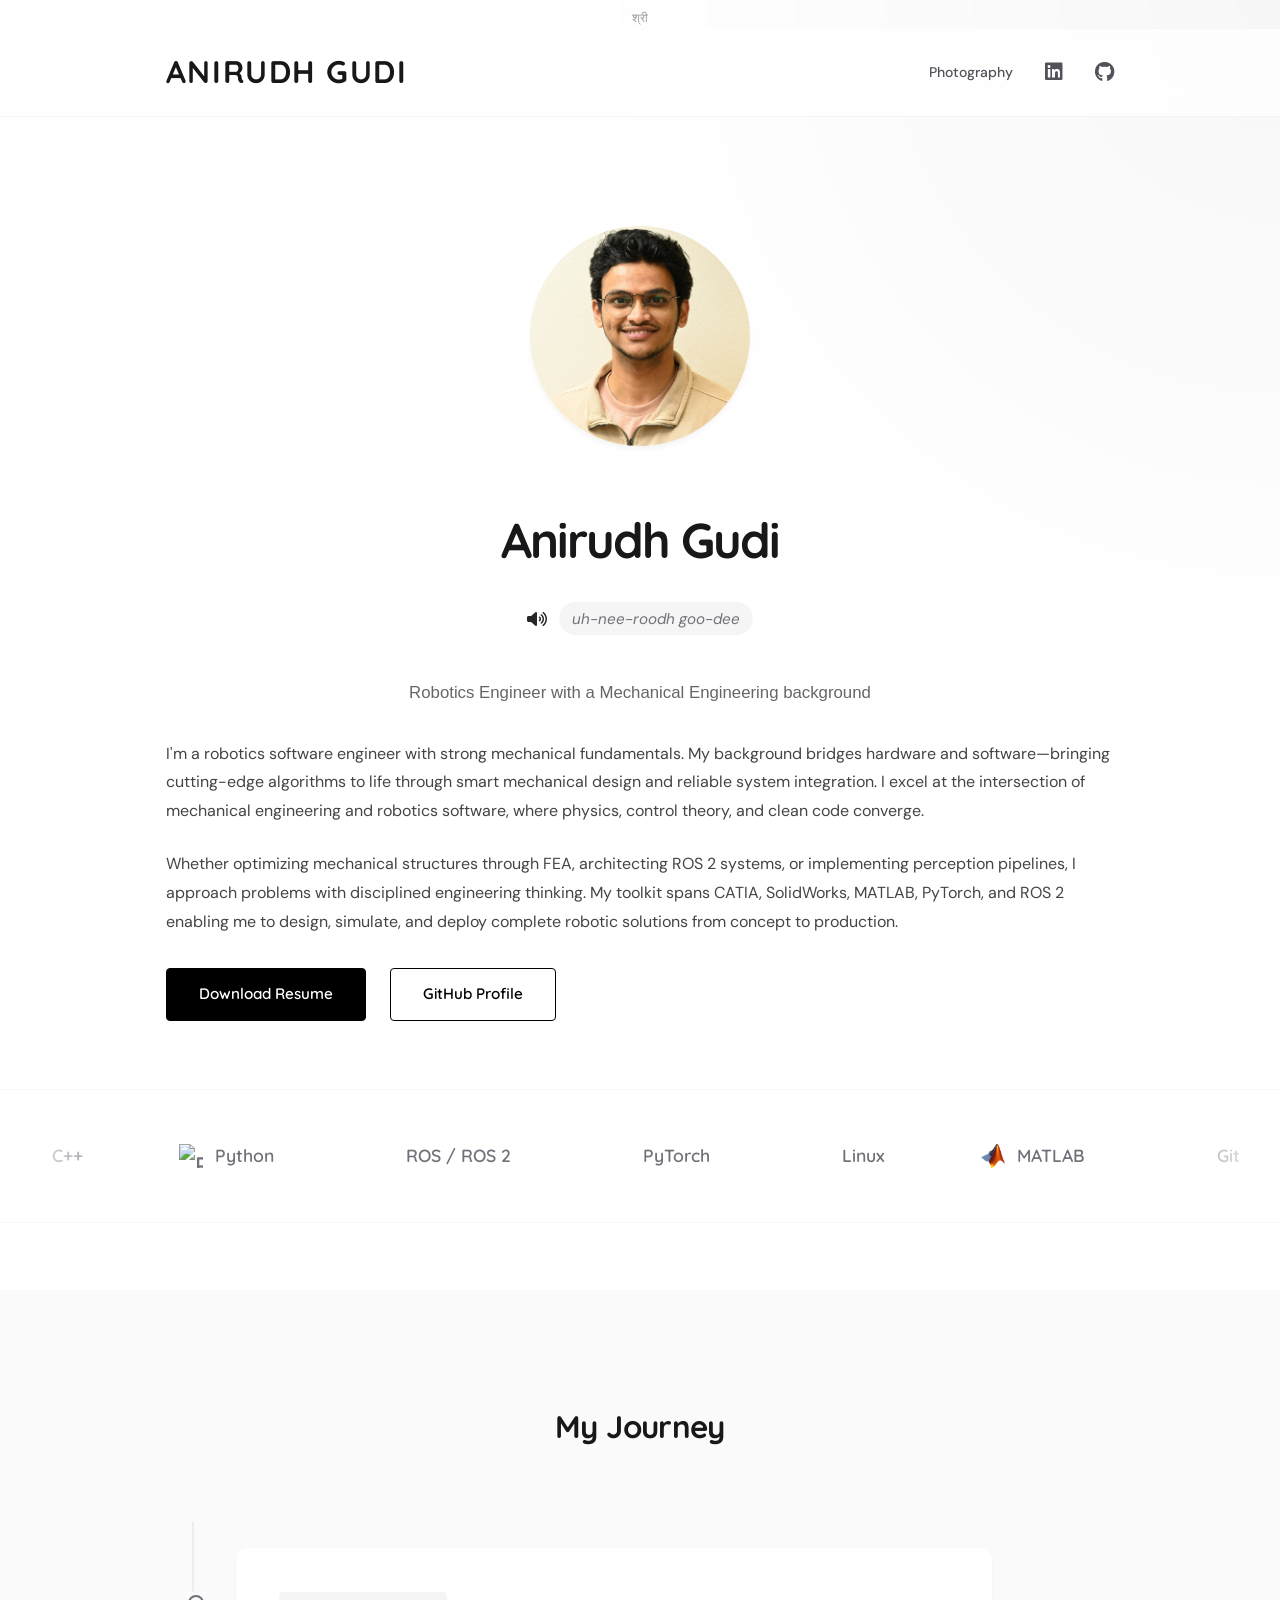
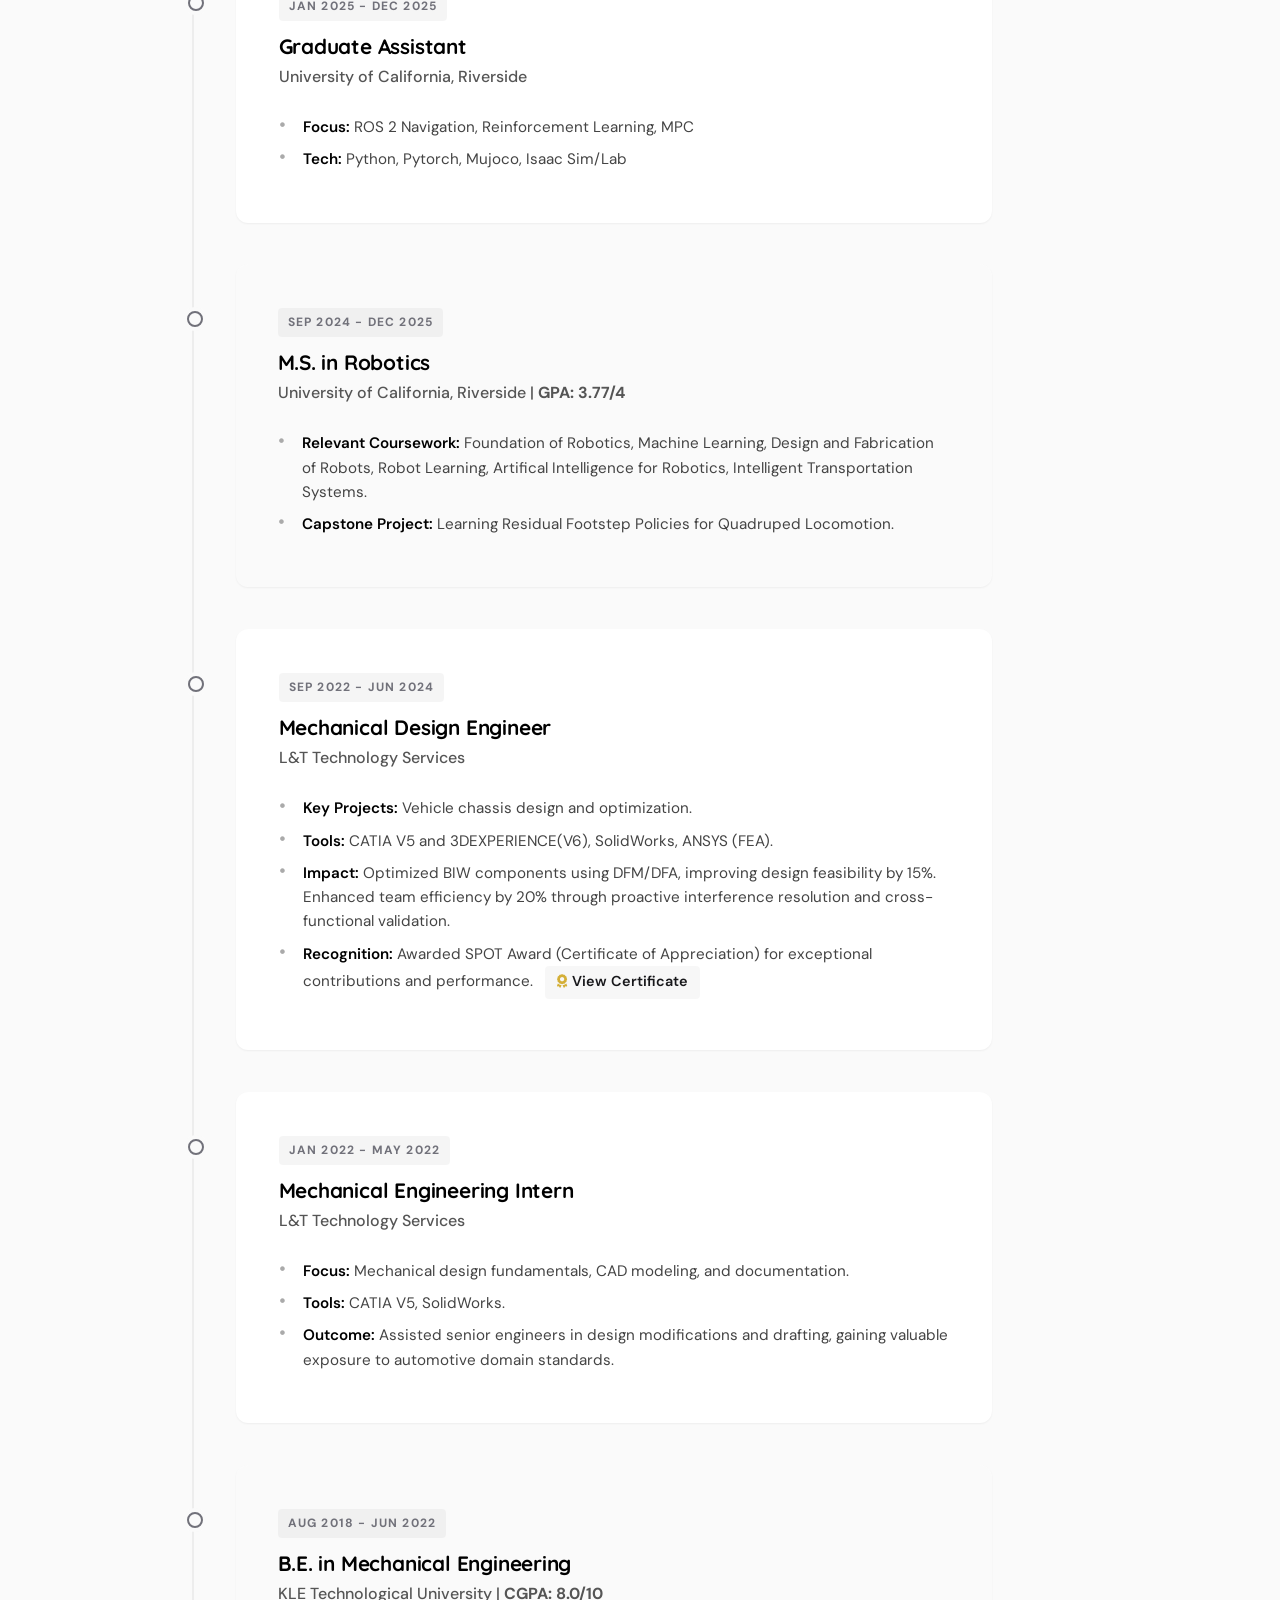
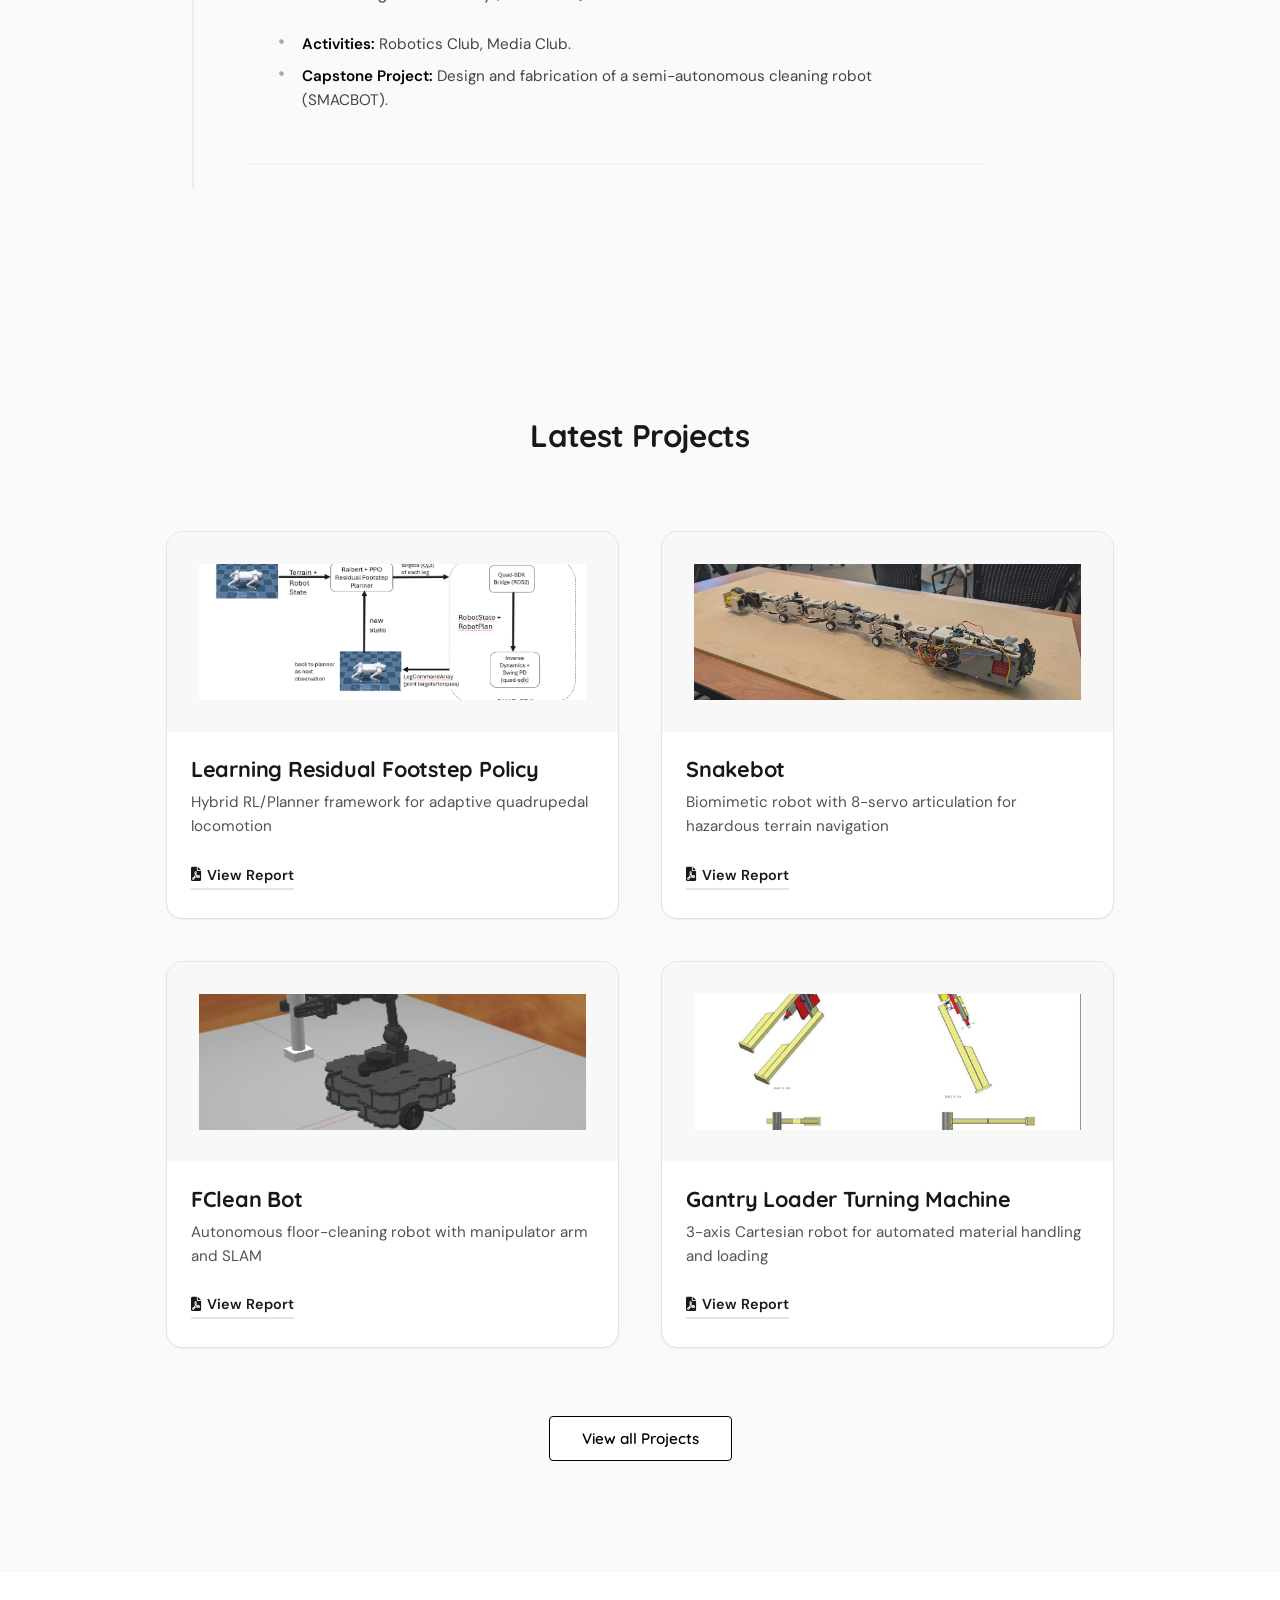
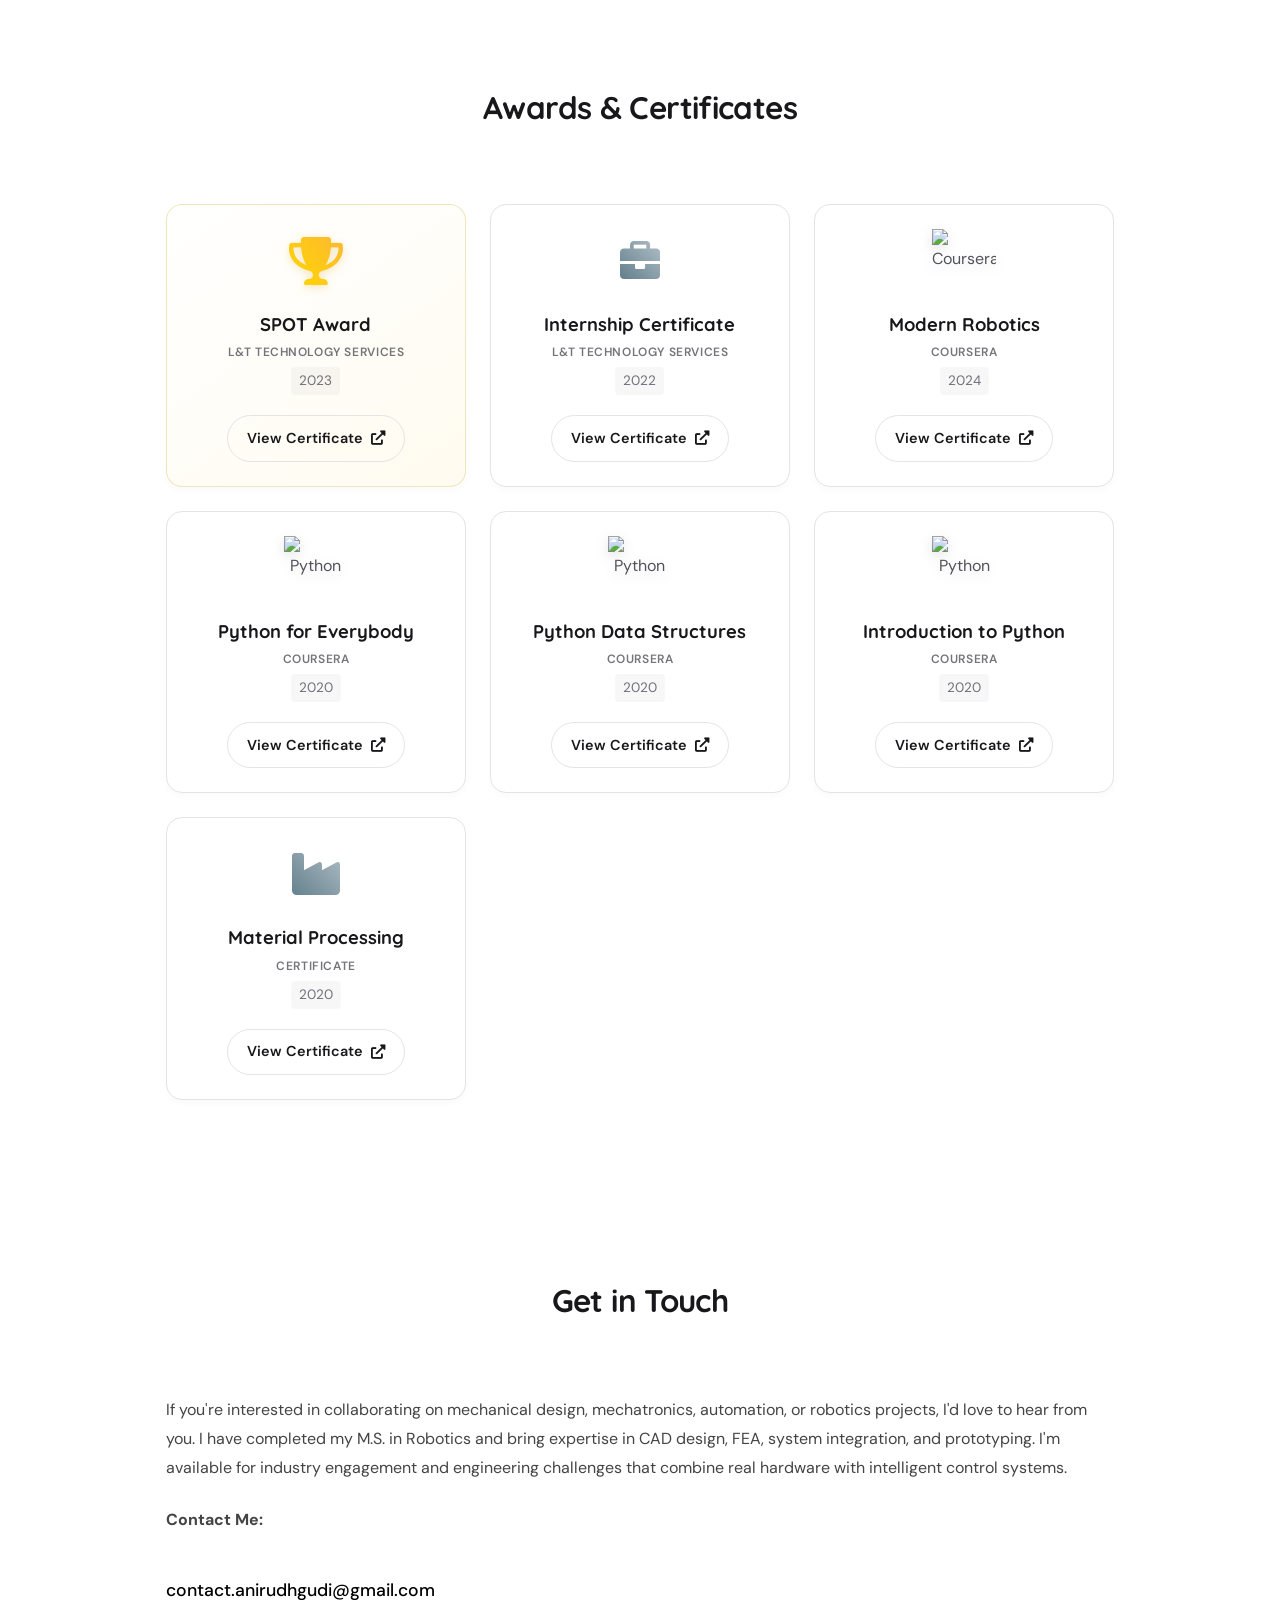
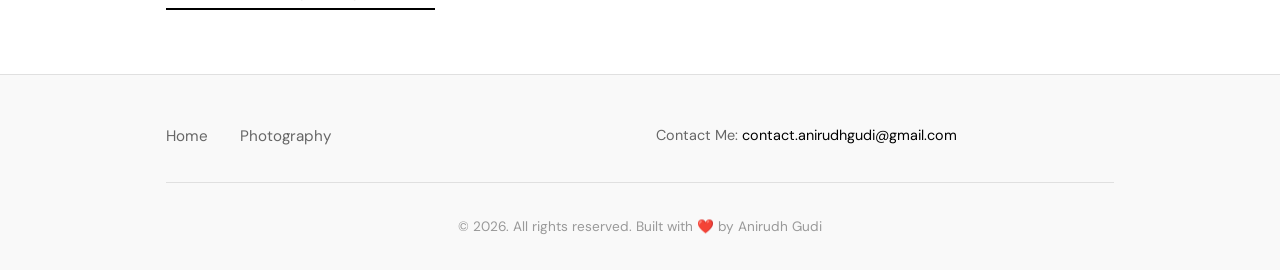
==== index.html @ 81ebaa7b "new" ====
﻿<!DOCTYPE html>
<html lang="en">

<head>
    <meta charset="UTF-8">
    <meta name="viewport" content="width=device-width, initial-scale=1.0">
    <meta name="description"
        content="Anirudh Gudi - Mechanical design and mechatronics engineer specializing in CAD, FEA, prototyping, and system integration for robotics and automation.">
    <title>Anirudh Gudi</title>
    <link rel="icon" type="image/svg+xml" href="assets/favicon.svg">
    <link rel="preconnect" href="https://fonts.googleapis.com">
    <link rel="preconnect" href="https://fonts.gstatic.com" crossorigin>
    <link
        href="https://fonts.googleapis.com/css2?family=Quicksand:wght@400;500;600;700&family=DM+Sans:wght@400;500;700&display=swap"
        rel="stylesheet">
    <link rel="stylesheet" href="https://cdnjs.cloudflare.com/ajax/libs/font-awesome/6.0.0/css/all.min.css">
    <link rel="stylesheet" type='text/css' href="https://cdn.jsdelivr.net/gh/devicons/devicon@latest/devicon.min.css" />
    <link rel="stylesheet" href="style.css">
</head>

<body>
    <div class="shree-text">श्री</div>
    <!-- Simple Header -->
    <header>
        <div class="container">
            <h1 class="site-title">Anirudh Gudi</h1>
            <nav class="header-nav">
                <a href="photography.html" class="nav-text">Photography</a>
                <a href="https://www.linkedin.com/in/anirudh-gudi/" target="_blank" aria-label="LinkedIn"><i
                        class="fab fa-linkedin"></i></a>
                <a href="https://github.com/anirudhgudi" target="_blank" aria-label="GitHub"><i
                        class="fab fa-github"></i></a>
            </nav>
        </div>
    </header>

    <!-- Hero Section -->
    <section class="hero">
        <div class="container">
            <div class="hero-profile">
                <img src="assets/Media/ProfilePicture.JPG" alt="Anirudh Gudi" class="profile-picture">
            </div>

            <h1 class="hero-name">Anirudh Gudi</h1>

            <div class="name-pronunciation-container" id="play-pronunciation" title="Click to hear pronunciation">
                <i class="fas fa-volume-up"></i>
                <span>uh-nee-roodh goo-dee</span>
            </div>
            <h2 class="hero-subtitle">Robotics Engineer with a Mechanical Engineering background</h2>

            <div class="hero-content">
                <p>I'm a robotics software engineer with strong mechanical fundamentals. My background bridges hardware
                    and software—bringing cutting-edge algorithms to life through smart mechanical design and reliable
                    system integration. I excel at the intersection of mechanical engineering and robotics software,
                    where physics, control theory, and clean code converge.</p>

                <p>Whether optimizing mechanical structures through FEA, architecting ROS 2 systems, or implementing
                    perception pipelines, I approach problems with disciplined engineering thinking. My toolkit spans
                    CATIA, SolidWorks, MATLAB, PyTorch, and ROS 2 enabling me to design, simulate, and deploy complete
                    robotic solutions from concept to production.</p>
            </div>

            <div class="hero-links">
                <a href="assets/resume.pdf" class="btn-link btn-highlight" target="_blank">Download Resume</a>
                <a href="https://github.com/anirudhgudi" class="btn-link" target="_blank">GitHub Profile</a>
            </div>
        </div>
    </section>

    <!-- Skills Marquee -->
    <section class="skills-marquee">
        <div class="marquee-content">
            <!-- Set 1 -->
            <div class="skill-item"><i class="devicon-cplusplus-plain colored"></i> C++</div>
            <div class="skill-item"><img src="https://cdn.simpleicons.org/python" class="skill-icon-img" alt="Python">
                Python</div>
            <div class="skill-item"><i class="devicon-ros-original colored"></i> ROS / ROS 2</div>
            <div class="skill-item"><i class="devicon-pytorch-original colored"></i> PyTorch</div>
            <div class="skill-item"><i class="devicon-linux-plain colored"></i> Linux</div>
            <div class="skill-item"><img src="assets/Media/MATLAB.png" class="skill-icon-img" alt="MATLAB"> MATLAB</div>
            <div class="skill-item"><i class="devicon-git-plain colored"></i> Git</div>
            <div class="skill-item"><i class="devicon-docker-plain colored"></i> Docker</div>
            <div class="skill-item"><i class="fas fa-cubes" style="color: #d9232e;"></i> SolidWorks</div>
            <div class="skill-item"><img src="https://cdn.simpleicons.org/ansys" class="skill-icon-img" alt="Ansys"
                    style="width: 2rem; height: 2rem;"> Ansys</div>
            <div class="skill-item"><img src="https://cdn.simpleicons.org/dassaultsystemes" class="skill-icon-img"
                    alt="DS"> CATIA / 3DEXP</div>

            <!-- Set 2 (Duplicate for loop) -->
            <div class="skill-item"><i class="devicon-cplusplus-plain colored"></i> C++</div>
            <div class="skill-item"><img src="https://cdn.simpleicons.org/python" class="skill-icon-img" alt="Python">
                Python</div>
            <div class="skill-item"><i class="devicon-ros-original colored"></i> ROS / ROS 2</div>
            <div class="skill-item"><i class="devicon-pytorch-original colored"></i> PyTorch</div>
            <div class="skill-item"><i class="devicon-linux-plain colored"></i> Linux</div>
            <div class="skill-item"><img src="assets/Media/MATLAB.png" class="skill-icon-img" alt="MATLAB"> MATLAB</div>
            <div class="skill-item"><i class="devicon-git-plain colored"></i> Git</div>
            <div class="skill-item"><i class="devicon-docker-plain colored"></i> Docker</div>
            <div class="skill-item"><i class="fas fa-cubes" style="color: #d9232e;"></i> SolidWorks</div>
            <div class="skill-item"><img src="https://cdn.simpleicons.org/ansys" class="skill-icon-img" alt="Ansys"
                    style="width: 2rem; height: 2rem;"> Ansys</div>
            <div class="skill-item"><img src="https://cdn.simpleicons.org/dassaultsystemes" class="skill-icon-img"
                    alt="DS"> CATIA / 3DEXP</div>
        </div>
    </section>

    <!-- Journey Section (Minimalist Flow) -->
    <section class="experience" id="journey">
        <div class="container">
            <h2 class="section-title">My Journey</h2>

            <div class="journey-flow">

                <!-- Card 1: Grad Research -->
                <div class="journey-card">
                    <span class="journey-date">Jan 2025 - Dec 2025</span>
                    <h3 class="journey-role">Graduate Assistant</h3>
                    <p class="journey-org">University of California, Riverside</p>
                    <p class="journey-desc">Conducted research in autonomous systems and legged robots.</p>
                    <ul class="journey-details">
                        <li><strong>Focus:</strong> ROS 2 Navigation, Reinforcement Learning, MPC
                        </li>
                        <li><strong>Tech:</strong> Python, Pytorch, Mujoco, Isaac Sim/Lab</li>
                        <!-- <li><strong>Achievement:</strong> Optimizing state estimation algorithms for mobile robots in
                            unstructured environments.</li> -->
                    </ul>
                </div>

                <!-- Card 2: Masters (Education) -->
                <div class="journey-card education-card">
                    <div class="card-icon"><i class="fas fa-graduation-cap"></i></div>
                    <span class="journey-date">Sep 2024 - Dec 2025</span>
                    <h3 class="journey-role">M.S. in Robotics</h3>
                    <p class="journey-org">University of California, Riverside | <strong>GPA: 3.77/4</strong></p>
                    <p class="journey-desc">Specializing in Control Systems and Perception.</p>
                    <ul class="journey-details">
                        <li><strong>Relevant Coursework:</strong> Foundation of Robotics, Machine Learning, Design and
                            Fabrication of Robots,
                            Robot Learning, Artifical Intelligence for Robotics, Intelligent Transportation Systems.
                        </li>
                        <li><strong>Capstone Project:</strong> Learning Residual Footstep Policies for Quadruped
                            Locomotion.</li>
                    </ul>
                </div>

                <!-- Card 3: Automotive Engineer -->
                <div class="journey-card">
                    <span class="journey-date">Sep 2022 - Jun 2024</span>
                    <h3 class="journey-role">Mechanical Design Engineer</h3>
                    <p class="journey-org">L&T Technology Services</p>
                    <p class="journey-desc">Mechanical design and system optimization.</p>
                    <ul class="journey-details">
                        <li><strong>Key Projects:</strong> Vehicle chassis design and optimization.</li>
                        <li><strong>Tools:</strong> CATIA V5 and 3DEXPERIENCE(V6), SolidWorks, ANSYS (FEA).</li>
                        <li><strong>Impact:</strong> Optimized BIW components using DFM/DFA, improving design
                            feasibility by 15%. Enhanced team efficiency by 20% through proactive interference
                            resolution and cross-functional validation.</li>
                        <li><strong>Recognition:</strong> Awarded SPOT Award (Certificate of Appreciation) for
                            exceptional
                            contributions and performance.
                            <a href="assets/SPOT_Award.pdf" target="_blank" class="certificate-link">
                                <i class="fas fa-award"></i> View Certificate
                            </a>
                        </li>
                    </ul>
                </div>

                <!-- Card 3.5: Internship (NEW) -->
                <div class="journey-card">
                    <span class="journey-date">Jan 2022 - May 2022</span>
                    <h3 class="journey-role">Mechanical Engineering Intern</h3>
                    <p class="journey-org">L&T Technology Services</p>
                    <p class="journey-desc">Gained practical experience in mechanical design and industrial workflows.
                    </p>
                    <ul class="journey-details">
                        <li><strong>Focus:</strong> Mechanical design fundamentals, CAD modeling, and documentation.
                        </li>
                        <li><strong>Tools:</strong> CATIA V5, SolidWorks.</li>
                        <li><strong>Outcome:</strong> Assisted senior engineers in design modifications and drafting,
                            gaining valuable exposure to automotive domain standards.</li>
                    </ul>
                </div>

                <!-- Card 4: Bachelors (Education) -->
                <div class="journey-card education-card">
                    <div class="card-icon"><i class="fas fa-graduation-cap"></i></div>
                    <span class="journey-date">Aug 2018 - Jun 2022</span>
                    <h3 class="journey-role">B.E. in Mechanical Engineering</h3>
                    <p class="journey-org">KLE Technological University | <strong>CGPA: 8.0/10</strong></p>
                    <p class="journey-desc">Foundation in mechanical systems and diverse engineering disciplines.</p>
                    <ul class="journey-details">
                        <li><strong>Activities:</strong> Robotics Club, Media Club.</li>
                        <li><strong>Capstone Project:</strong> Design and fabrication of a semi-autonomous cleaning
                            robot
                            (SMACBOT).</li>
                    </ul>
                </div>

            </div>
        </div>
    </section>

    <!-- Latest Projects Section -->
    <section class="projects">
        <div class="container">
            <h2 class="section-title">Latest Projects</h2>

            <div class="projects-grid">
                <!-- Project 0: Quadruped Locomotion (NEW) -->
                <div class="project-card" data-project="0">
                    <img src="assets/Media/Arch.png" alt="Quadruped Locomotion" class="project-image">
                    <h3 class="project-title">Learning Residual Footstep Policy</h3>
                    <p class="project-desc">Hybrid RL/Planner framework for adaptive quadrupedal locomotion</p>
                    <a href="assets/QuadProject.pdf" target="_blank" class="project-report-link"
                        onclick="event.stopPropagation()">
                        <i class="fas fa-file-pdf"></i> View Report
                    </a>
                </div>

                <!-- Project 1: Snake Bot (Old 0) -->
                <div class="project-card" data-project="1">
                    <img src="assets/Media/Snakebot.jpeg" alt="Snake Bot" class="project-image">
                    <h3 class="project-title">Snakebot</h3>
                    <p class="project-desc">Biomimetic robot with 8-servo articulation for hazardous terrain navigation
                    </p>
                    <a href="assets/Project1.pdf" target="_blank" class="project-report-link"
                        onclick="event.stopPropagation()">
                        <i class="fas fa-file-pdf"></i> View Report
                    </a>
                </div>

                <!-- Project 2: FClean Bot (Old 1) -->
                <div class="project-card" data-project="2">
                    <img src="assets/Media/Project1_1.png" alt="FClean Bot" class="project-image">
                    <h3 class="project-title">FClean Bot</h3>
                    <p class="project-desc">Autonomous floor-cleaning robot with manipulator arm and SLAM</p>
                    <a href="assets/Project2.pdf" target="_blank" class="project-report-link"
                        onclick="event.stopPropagation()">
                        <i class="fas fa-file-pdf"></i> View Report
                    </a>
                </div>

                <!-- Project 3: Gantry Loader (Old 4) -->
                <div class="project-card" data-project="3">
                    <img src="assets/Media/GantryLoader.png" alt="Gantry Loader Turning Machine" class="project-image">
                    <h3 class="project-title">Gantry Loader Turning Machine</h3>
                    <p class="project-desc">3-axis Cartesian robot for automated material handling and loading</p>
                    <a href="assets/Project5.pdf" target="_blank" class="project-report-link"
                        onclick="event.stopPropagation()">
                        <i class="fas fa-file-pdf"></i> View Report
                    </a>
                </div>

                <!-- Hidden projects - revealed when "View all Projects" is clicked -->

                <!-- Project 4: SMACBOT (Moved up from 6) -->
                <div class="project-card hidden-project" data-project="4">
                    <img src="assets/Media/SMACBOT.jpg" alt="SMACBOT" class="project-image">
                    <h3 class="project-title">SMACBOT</h3>
                    <p class="project-desc">Automated smart floor mopping device for eco-friendly cleaning</p>
                    <a href="assets/Project7.pdf" target="_blank" class="project-report-link"
                        onclick="event.stopPropagation()">
                        <i class="fas fa-file-pdf"></i> View Report
                    </a>
                </div>

                <!-- Project 5: Adaptive Sensor Fusion (Old 2) -->
                <div class="project-card hidden-project" data-project="5">
                    <img src="assets/Media/sensor_fusion_architecture.png" alt="Adaptive Sensor Fusion"
                        class="project-image">
                    <h3 class="project-title">Adaptive Sensor Fusion</h3>
                    <p class="project-desc">Dynamic multi-sensor weighting logic for robust vehicle localization</p>
                    <a href="assets/Project3.pdf" target="_blank" class="project-report-link"
                        onclick="event.stopPropagation()">
                        <i class="fas fa-file-pdf"></i> View Report
                    </a>
                </div>

                <!-- Project 6: Fault Detection (Old 3) -->
                <div class="project-card hidden-project" data-project="6">
                    <img src="assets/Media/Scara.png" alt="SCARA Robot Fault Detection" class="project-image">
                    <h3 class="project-title">Fault Detection in SCARA Robot</h3>
                    <p class="project-desc">Observer-based diagnostic system for isolating actuator/sensor faults</p>
                    <a href="assets/SCARA_Fault_Detection_Presentation.pdf" target="_blank" class="project-report-link"
                        onclick="event.stopPropagation()">
                        <i class="fas fa-file-pdf"></i> View Report
                    </a>
                </div>
                <!-- Project 7: Surveillance (Old 9) -->
                <div class="project-card hidden-project" data-project="7">
                    <img src="assets/Media/SurvRob.png" alt="FEA Optimization" class="project-image">
                    <h3 class="project-title">Surveillance and Defence System</h3>
                    <p class="project-desc">Vision-based quadrotor tracking for automated border security</p>
                    <a href="assets/Project9.pdf" target="_blank" class="project-report-link"
                        onclick="event.stopPropagation()">
                        <i class="fas fa-file-pdf"></i> View Report
                    </a>
                </div>

                <!-- Project 8: Flywheel (Old 5) -->
                <div class="project-card hidden-project" data-project="8">
                    <!-- <img src="assets/Media/Flywheel.png" alt="Material Processing Analysis" class="project-image"> -->
                    <h3 class="project-title">Design Optimization of Cast Iron Flywheel</h3>
                    <p class="project-desc">FEA-driven geometry optimization for 35% weight reduction</p>
                    <a href="assets/Project6.pdf" target="_blank" class="project-report-link"
                        onclick="event.stopPropagation()">
                        <i class="fas fa-file-pdf"></i> View Report
                    </a>
                </div>

                <!-- Project 9: Worktable (Old 7) -->
                <div class="project-card hidden-project" data-project="9">
                    <!-- <img src="assets/Media/Worktable.png" alt="Advanced CAD Design" class="project-image"> -->
                    <h3 class="project-title">Worktable Positioning System</h3>
                    <p class="project-desc">Ultrasonic feedback control for precision machining automation</p>
                    <a href="assets/Project8.pdf" target="_blank" class="project-report-link"
                        onclick="event.stopPropagation()">
                        <i class="fas fa-file-pdf"></i> View Report
                    </a>
                </div>


            </div>

            <div class="view-all-link">
                <button id="viewAllBtn" class="btn-link">View all Projects</button>
            </div>
        </div>
    </section>

    <!-- Awards & Certificates Section -->
    <section class="awards" id="awards">
        <div class="container">
            <h2 class="section-title">Awards & Certificates</h2>

            <div class="certificates-grid">
                <!-- SPOT Award -->
                <div class="certificate-card box-glow-gold">
                    <div class="cert-icon-wrapper">
                        <i class="fas fa-trophy trophy-anim"></i>
                    </div>
                    <div class="cert-content">
                        <h3 class="cert-title">SPOT Award</h3>
                        <p class="cert-org">L&T Technology Services</p>
                        <p class="cert-date">2023</p>
                        <a href="assets/SPOT_Award.pdf" target="_blank" class="cert-link">
                            View Certificate <i class="fas fa-external-link-alt"></i>
                        </a>
                    </div>
                </div>

                <!-- Internship Certificate -->
                <div class="certificate-card">
                    <div class="cert-icon-wrapper">
                        <i class="fas fa-briefcase industry-anim" style="font-size: 2.5rem;"></i>
                    </div>
                    <div class="cert-content">
                        <h3 class="cert-title">Internship Certificate</h3>
                        <p class="cert-org">L&T Technology Services</p>
                        <p class="cert-date">2022</p>
                        <a href="assets/Intern.pdf" target="_blank" class="cert-link">
                            View Certificate <i class="fas fa-external-link-alt"></i>
                        </a>
                    </div>
                </div>

                <!-- Modern Robotics (Coursera) -->
                <div class="certificate-card">
                    <div class="cert-icon-wrapper">
                        <img src="https://cdn.simpleicons.org/coursera/0056D2" alt="Coursera" class="cert-brand-icon">
                    </div>
                    <div class="cert-content">
                        <h3 class="cert-title">Modern Robotics</h3>
                        <p class="cert-org">Coursera</p>
                        <p class="cert-date">2024</p>
                        <a href="assets/Coursera_ModernRobotics.pdf" target="_blank" class="cert-link">
                            View Certificate <i class="fas fa-external-link-alt"></i>
                        </a>
                    </div>
                </div>

                <!-- Python for Everybody (Coursera) -->
                <div class="certificate-card">
                    <div class="cert-icon-wrapper">
                        <img src="https://cdn.simpleicons.org/python" alt="Python" class="cert-brand-icon">
                    </div>
                    <div class="cert-content">
                        <h3 class="cert-title">Python for Everybody</h3>
                        <p class="cert-org">Coursera</p>
                        <p class="cert-date">2020</p>
                        <a href="assets/Coursera_PythonForEverybody.pdf" target="_blank" class="cert-link">
                            View Certificate <i class="fas fa-external-link-alt"></i>
                        </a>
                    </div>
                </div>

                <!-- Python Data Structures (Coursera) -->
                <div class="certificate-card">
                    <div class="cert-icon-wrapper">
                        <img src="https://cdn.simpleicons.org/python" alt="Python" class="cert-brand-icon">
                    </div>
                    <div class="cert-content">
                        <h3 class="cert-title">Python Data Structures</h3>
                        <p class="cert-org">Coursera</p>
                        <p class="cert-date">2020</p>
                        <a href="assets/Coursera_PythonDSA.pdf" target="_blank" class="cert-link">
                            View Certificate <i class="fas fa-external-link-alt"></i>
                        </a>
                    </div>
                </div>

                <!-- Intro to Python (Coursera) -->
                <div class="certificate-card">
                    <div class="cert-icon-wrapper">
                        <img src="https://cdn.simpleicons.org/python" alt="Python" class="cert-brand-icon">
                    </div>
                    <div class="cert-content">
                        <h3 class="cert-title">Introduction to Python</h3>
                        <p class="cert-org">Coursera</p>
                        <p class="cert-date">2020</p>
                        <a href="assets/Coursera_IntroPython.pdf" target="_blank" class="cert-link">
                            View Certificate <i class="fas fa-external-link-alt"></i>
                        </a>
                    </div>
                </div>

                <!-- Material Processing -->
                <div class="certificate-card">
                    <div class="cert-icon-wrapper">
                        <!-- Using a generic industrial icon but with color/gradient class -->
                        <i class="fas fa-industry industry-anim"></i>
                    </div>
                    <div class="cert-content">
                        <h3 class="cert-title">Material Processing</h3>
                        <p class="cert-org">Certificate</p>
                        <p class="cert-date">2020</p>
                        <a href="assets/Certificate_MaterialProcessing.pdf" target="_blank" class="cert-link">
                            View Certificate <i class="fas fa-external-link-alt"></i>
                        </a>
                    </div>
                </div>
            </div>
        </div>
    </section>

    <!-- Contact & Support Section -->
    <section class="contact">
        <div class="container">
            <h2 class="section-title">Get in Touch</h2>

            <div class="contact-content">
                <p>If you're interested in collaborating on mechanical design, mechatronics, automation, or robotics
                    projects, I'd love to hear from you. I have completed my M.S. in Robotics and bring expertise in
                    CAD design, FEA, system integration, and prototyping. I'm available for industry engagement and
                    engineering challenges that combine real hardware with intelligent control systems.</p>

                <p><strong>Contact Me:</strong></p>
                <a href="mailto:contact.anirudhgudi@gmail.com" class="email-highlight">contact.anirudhgudi@gmail.com</a>
            </div>
        </div>
    </section>

    <!-- Footer -->
    <footer>
        <div class="container">
            <div class="footer-content">
                <div class="footer-nav">
                    <a href="index.html">Home</a>
                    <a href="photography.html">Photography</a>
                </div>



                <div class="footer-contact">
                    <p>Contact Me: <a href="mailto:contact.anirudhgudi@gmail.com">contact.anirudhgudi@gmail.com</a></p>
                </div>
            </div>

            <div class="footer-bottom">
                <p>&copy; 2026. All rights reserved. Built with ❤️ by Anirudh Gudi</p>
            </div>
        </div>
    </footer>

    <!-- Project Detail Modal -->
    <div id="projectModal" class="modal">
        <div class="modal-content">
            <span class="modal-close">&times;</span>
            <div class="modal-body">
                <h2 id="modalTitle" class="modal-title"></h2>
                <img id="modalImage" class="modal-image" src="" alt="">

                <div class="modal-gallery" id="modalGallery">
                    <!-- Gallery images injected here -->
                </div>

                <div class="modal-section">
                    <h3 class="modal-section-title">Overview</h3>
                    <p id="modalOverview" class="modal-section-content"></p>
                </div>

                <div class="modal-section">
                    <h3 class="modal-section-title">Challenge</h3>
                    <p id="modalChallenge" class="modal-section-content"></p>
                </div>

                <div class="modal-section">
                    <h3 class="modal-section-title">Solution</h3>
                    <p id="modalSolution" class="modal-section-content"></p>
                </div>

                <div class="modal-section">
                    <h3 class="modal-section-title">Impact</h3>
                    <p id="modalImpact" class="modal-section-content"></p>
                </div>
            </div>
        </div>
    </div>

    <script src="scripts.js"></script>
</body>

</html>
---- style.css ----
/* ============================================
   MINIMALIST PORTFOLIO - CLEAN & SIMPLE
   Clean, Content-Focused Design
   ============================================ */

/* Reset and Base Styles */
:root {
    /* Day Mode (Premium Light) */
    --bg-main: #ffffff;
    --bg-alt: #fafafa;
    --bg-card: #ffffff;
    --text-main: #18181b;
    --text-muted: #52525b;
    --text-light: #71717a;
    --border: #e4e4e7;
    --accent: #27272a;

    --font-heading: 'Quicksand', sans-serif;
    --font-body: 'DM Sans', -apple-system, BlinkMacSystemFont, "Segoe UI", Roboto, sans-serif;

    --shadow-sm: 0 1px 2px rgba(0, 0, 0, 0.05);
    --shadow-md: 0 4px 6px -1px rgba(0, 0, 0, 0.05);
    --shadow-float: 0 20px 40px -5px rgba(0, 0, 0, 0.06);

    /* Golden Ratio Scale (Φ = 1.618) - Kept for SPACING only */
    --phi: 1.618rem;

    /* Spacing based on Φ (Kept as is for good composition) */
    --space-xs: calc(var(--phi) * 0.382);
    /* ~10px */
    --space-sm: calc(var(--phi) * 0.618);
    /* ~16px */
    --space-base: 1.618rem;
    /* ~26px */
    --space-md: calc(var(--phi) * 1.618);
    /* ~42px */
    --space-lg: calc(var(--phi) * 2.618);
    /* ~68px */
    --space-xl: calc(var(--phi) * 4.236);
    /* ~110px */

    /* Typography Scale (Refined - Major Third 1.25) */
    /* This creates a more "normal" but still structured hierarchy */
    --text-xs: 0.75rem;
    --text-sm: 0.875rem;
    --text-base: 1rem;
    --text-md: 1.25rem;
    --text-lg: 1.563rem;
    /* 1.25^2 */
    --text-xl: 1.953rem;
    /* 1.25^3 */
    --text-2xl: 3.052rem;
    /* 1.25^5 - Hero Size */
    --text-hero: 4rem;
}

/* "GenZ" Premium Feel Elements */
::selection {
    background: var(--text-main);
    color: var(--bg-main);
}

::-webkit-scrollbar {
    width: 8px;
}

::-webkit-scrollbar-track {
    background: transparent;
}

::-webkit-scrollbar-thumb {
    background: rgba(0, 0, 0, 0.2);
    border-radius: 10px;
}

::-webkit-scrollbar-thumb:hover {
    background: rgba(0, 0, 0, 0.4);
}

* {
    margin: 0;
    padding: 0;
    box-sizing: border-box;
}

html {
    scroll-behavior: smooth;
    font-size: 16px;
}

body {
    font-family: var(--font-body);
    line-height: 1.75;
    /* Increased airy line-height */
    color: var(--text-muted);
    background: var(--bg-main);
    overflow-x: hidden;
    font-weight: 400;
    -webkit-font-smoothing: antialiased;
    /* Crisper text */
    position: relative;
}

/* Subtle Mesh Gradient Background */
body::before {
    content: '';
    position: fixed;
    top: -50%;
    right: -50%;
    width: 100vw;
    height: 100vh;
    background: radial-gradient(circle, rgba(0, 0, 0, 0.03) 0%, transparent 60%);
    z-index: -1;
    pointer-events: none;
    transform: scale(1.5);
    animation: floatBlob 20s infinite alternate ease-in-out;
}

@keyframes floatBlob {
    0% {
        transform: scale(1.5) translate(0, 0);
    }

    100% {
        transform: scale(1.6) translate(-5%, 5%);
    }
}

/* Shree Text */
.shree-text {
    text-align: center;
    font-size: var(--text-xs);
    color: var(--text-light);
    padding: 0.5rem 0 0;
    font-family: "Sanskrit Text", "Devanagari Sangam MN", sans-serif;
    opacity: 0.7;
    user-select: none;
}

/* Container */
/* Container */
.container {
    max-width: 1000px;
    /* Wider canvas for composition */
    margin: 0 auto;
    padding: 0 var(--space-base);
}

/* Header */
header {
    padding: var(--space-sm) 0;
    border-bottom: 1px solid rgba(0, 0, 0, 0.04);
    background: rgba(255, 255, 255, 0.75);
    backdrop-filter: blur(20px) saturate(180%);
    -webkit-backdrop-filter: blur(20px) saturate(180%);
    position: sticky;
    top: 0;
    z-index: 1000;
    transition: all 0.5s cubic-bezier(0.16, 1, 0.3, 1);
}

header .container {
    display: flex;
    justify-content: space-between;
    align-items: center;
}

.site-title {
    font-family: var(--font-heading);
    font-size: var(--text-xl);
    /* Smaller, more sophisticated */
    font-weight: 800;
    color: var(--text-main);
    text-transform: uppercase;
    letter-spacing: 0.05em;
}

.header-nav {
    display: flex;
    gap: 2rem;
    align-items: center;
}

.header-nav a {
    text-decoration: none;
    color: var(--text-muted);
    font-size: var(--text-sm);
    font-weight: 500;
    transition: color 0.2s ease, transform 0.2s ease;
    display: flex;
    align-items: center;
}

.header-nav a:hover {
    color: var(--text-main);
    transform: translateY(-1px);
}

.header-nav i {
    font-size: 1.25rem;
}

/* Hero Section */
.hero {
    padding: var(--space-xl) 0 var(--space-lg);
}

.hero-profile {
    text-align: center;
    margin-bottom: var(--space-md);
}

.profile-picture {
    width: 220px;
    height: 220px;
    border-radius: 50%;
    object-fit: cover;
    border: none;
    box-shadow: var(--shadow-md);
    transition: transform 0.6s cubic-bezier(0.2, 0.8, 0.2, 1);
}

.profile-picture:hover {
    transform: scale(1.05) rotate(2deg);
    /* Playful interaction */
    box-shadow: var(--shadow-float);
}

.hero-name {
    font-size: var(--text-2xl);
    font-weight: 800;
    color: var(--text-main);
    text-align: center;
    margin-bottom: var(--space-xs);
    font-family: var(--font-heading);
    letter-spacing: -0.04em;
    text-shadow: none;
    position: relative;
    padding-bottom: var(--space-xs);
}

.name-pronunciation-container {
    text-align: center;
    color: var(--text-light);
    font-size: var(--text-sm);
    margin-bottom: var(--space-md);
    display: flex;
    align-items: center;
    justify-content: center;
    gap: 0.75rem;
    font-family: var(--font-body);
    background: transparent;
    /* Removed Pill */
    padding: 0;
    margin-left: auto;
    margin-right: auto;
    transform: none;
    cursor: pointer;
    transition: all 0.3s ease;
    width: fit-content;
    border-bottom: 1px solid transparent;
    /* Prepare for hover underline */
}

.name-pronunciation-container:hover {
    color: var(--text-main);
    transform: translateY(-2px);
    border-bottom-color: var(--text-main);
    /* Minimal underline */
}

/* Sound visualization effect */
.name-pronunciation-container i {
    font-size: 1rem;
    color: var(--accent);
    transition: transform 0.3s ease;
}

.name-pronunciation-container:hover i {
    animation: pulseAudio 1s infinite;
}

@keyframes pulseAudio {
    0% {
        transform: scale(1);
        opacity: 1;
    }

    50% {
        transform: scale(1.2);
        opacity: 0.7;
    }

    100% {
        transform: scale(1);
        opacity: 1;
    }
}

.name-pronunciation-container span {
    font-style: italic;
    background: #f5f5f5;
    padding: 0.2rem 0.8rem;
    border-radius: 20px;
    font-size: 0.95rem;
}

.hero-subtitle {
    font-size: 1.05rem;
    font-weight: 400;
    color: #666;
    margin-bottom: 2rem;
    text-align: center;
    font-family: 'Nunito', -apple-system, BlinkMacSystemFont, 'Segoe UI', sans-serif;
}

.hero-content {
    margin-bottom: 2rem;
}

.hero-content p {
    margin-bottom: 1.5rem;
    color: #444;
    font-size: 1rem;
    line-height: 1.8;
    font-family: var(--font-body);
}

.hero-links {
    display: flex;
    gap: 1.5rem;
    margin-top: 2rem;
}

.btn-link {
    display: inline-block;
    padding: 0.75rem 2rem;
    background: transparent;
    color: #000;
    text-decoration: none;
    border-radius: 4px;
    font-size: 0.95rem;
    transition: all 0.3s;
    border: 1px solid #000;
    cursor: pointer;
    font-family: var(--font-heading);
    font-weight: 600;
}

.btn-link:hover {
    background: rgba(0, 0, 0, 0.05);
}

.btn-highlight {
    background: #000;
    color: #fff;
    border: 1px solid #000;
}

.btn-highlight:hover {
    background: #333;
    color: #fff;
    transform: translateY(-2px);
    box-shadow: 0 4px 12px rgba(0, 0, 0, 0.15);
}




/* Skills Marquee */
.skills-marquee {
    padding: var(--space-md) 0;
    overflow: hidden;
    background: var(--bg-main);
    border-top: 1px solid rgba(0, 0, 0, 0.03);
    border-bottom: 1px solid rgba(0, 0, 0, 0.03);
    margin-bottom: var(--space-lg);
    white-space: nowrap;
    position: relative;
    width: 100%;
}

.skills-marquee::before,
.skills-marquee::after {
    content: "";
    position: absolute;
    top: 0;
    width: 150px;
    height: 100%;
    z-index: 2;
    pointer-events: none;
}

.skills-marquee::before {
    left: 0;
    background: linear-gradient(to right, var(--bg-main), transparent);
}

.skills-marquee::after {
    right: 0;
    background: linear-gradient(to left, var(--bg-main), transparent);
}

.marquee-content {
    display: inline-flex;
    /* gap removed to ensure continuous loop math */
    animation: scroll 30s linear infinite;
    /* padding-left removed for instant start */
}

.marquee-content:hover {
    animation-play-state: paused;
}

.skill-item {
    font-family: var(--font-heading);
    font-weight: 600;
    color: var(--text-light);
    font-size: 1.1rem;
    display: flex;
    align-items: center;
    gap: 0.75rem;
    transition: all 0.3s ease;
    padding: 0.5rem 1rem;
    border-radius: 50px;
    margin-right: 4rem;
    /* Use margin instead of gap for seamless loop */
}

.skill-item i,
.skill-item .skill-icon-img {
    font-size: 1.5rem;
    width: 1.5rem;
    /* Ensure image matches font size */
    height: 1.5rem;
    transition: all 0.3s ease;
    filter: none !important;
    /* Force Full Color */
    opacity: 1 !important;
    /* Force Full Visibility */
}

.skill-item:hover {
    color: var(--text-main);
    background: var(--bg-alt);
}

.skill-item:hover i,
.skill-item:hover .skill-icon-img {
    /* filter: grayscale(0%); */
    /* opacity: 1; */
    transform: scale(1.1);
}

@keyframes scroll {
    0% {
        transform: translateX(0);
    }

    100% {
        transform: translateX(-50%);
    }
}


/* Projects Section */
.projects {
    padding: var(--space-xl) 0;
    background: var(--bg-alt);
    color: var(--text-main);
}

/* Heading Fixed */
.projects .section-title {
    color: var(--text-main);
}

.section-title {
    font-family: var(--font-heading);
    font-size: var(--text-xl);
    font-weight: 700;
    margin-bottom: var(--space-lg);
    color: var(--text-main);
    text-align: center;
    letter-spacing: -0.02em;
}

.hero-title {
    font-size: 3.5rem;
    line-height: 1.1;
    margin-bottom: 1rem;
    color: #000;
    font-weight: 800;
    /* Extra thick */
}

/* Projects Grid - Golden Ratio 2-Column */
.projects-grid {
    display: grid;
    grid-template-columns: repeat(2, 1fr);
    gap: var(--space-md);
    margin-bottom: var(--space-lg);
    max-width: 100%;
    margin-left: auto;
    margin-right: auto;
}

@media (max-width: 768px) {
    .projects-grid {
        grid-template-columns: 1fr;
    }
}

.project-card {
    background: var(--bg-card);
    border-radius: 16px;
    /* Smooth corners */
    overflow: hidden;
    cursor: pointer;
    transition: transform 0.4s cubic-bezier(0.2, 0.8, 0.2, 1), box-shadow 0.4s ease;
    border: 1px solid var(--border);
    display: flex;
    flex-direction: column;
    height: 100%;
    box-shadow: var(--shadow-sm);
}

.project-image {
    width: 100%;
    height: 260px;
    /* Golden Ratio Approximation */
    object-fit: contain;
    /* Shows full diagram/robot */
    background: #f8f8f8;
    /* Soft backing for transparent pngs */
    transition: transform 0.5s cubic-bezier(0.2, 0.8, 0.2, 1);
    padding: 2rem;
    /* More negative space */
}

.project-card:hover .project-image {
    transform: scale(1.05);
    /* Gentle zoom */
}

.project-card:hover {
    transform: translateY(-8px);
    box-shadow: var(--shadow-float);
    /* Diffused float */
    border-color: rgba(0, 0, 0, 0.03);
}

.project-image {
    width: 100%;
    height: 200px;
    object-fit: cover;
    opacity: 0.9;
    transition: opacity 0.3s;
}

.project-card:hover .project-image {
    opacity: 1;
}

.project-title {
    font-family: var(--font-heading);
    font-size: 1.35rem;
    font-weight: 700;
    margin: 1.5rem 1.5rem 0.5rem;
    color: var(--text-main);
    line-height: 1.2;
    letter-spacing: -0.01em;
}

.project-desc {
    font-size: 0.95rem;
    color: var(--text-muted);
    margin: 0 1.5rem 1.5rem;
    line-height: 1.6;
    flex-grow: 1;
}

.view-all-link {
    text-align: center;
    margin-top: 2rem;
}

.view-all-link .btn-link {
    background: #fff;
    color: #000;
}

.view-all-link .btn-link:hover {
    background: #e0e0e0;
}

/* Hidden projects - for expandable functionality */
.hidden-project {
    display: none;
}

.projects-expanded .hidden-project {
    display: block;
}

/* Awards & Certificates Section - Showcase Style */
.awards {
    padding: var(--space-xl) 0;
    background: var(--bg-main);
    border-top: 1px solid rgba(0, 0, 0, 0.03);
    position: relative;
    overflow: hidden;
}

/* Subtle background accent for awards */
.awards::before {
    content: '';
    position: absolute;
    top: -50%;
    right: -20%;
    width: 600px;
    height: 600px;
    background: radial-gradient(circle, rgba(0, 0, 0, 0.02) 0%, transparent 70%);
    pointer-events: none;
    z-index: 0;
}

.certificates-grid {
    display: grid;
    grid-template-columns: repeat(3, 1fr);
    gap: 1.5rem;
    margin-top: var(--space-md);
    position: relative;
    z-index: 1;
}

.certificate-card {
    background: #fff;
    border-radius: 16px;
    padding: 1.5rem;
    border: 1px solid var(--border);
    transition: all 0.4s cubic-bezier(0.175, 0.885, 0.32, 1.275);
    display: flex;
    flex-direction: column;
    align-items: center;
    /* Center align for showcase feel */
    text-align: center;
    height: 100%;
    position: relative;
    box-shadow: 0 4px 6px rgba(0, 0, 0, 0.02);
}

.certificate-card:hover {
    transform: translateY(-8px);
    box-shadow: 0 20px 40px rgba(0, 0, 0, 0.08);
    border-color: transparent;
}

/* Special Glow for SPOT Award */
.box-glow-gold {
    border-color: rgba(212, 175, 55, 0.3);
    background: linear-gradient(145deg, #fff, #fffbf0);
}

.box-glow-gold:hover {
    box-shadow: 0 20px 40px rgba(212, 175, 55, 0.15);
    border-color: rgba(212, 175, 55, 0.6);
}

.cert-icon-wrapper {
    width: 64px;
    height: 64px;
    margin-bottom: 1.25rem;
    display: flex;
    align-items: center;
    justify-content: center;
    transition: transform 0.4s ease;
}

.certificate-card:hover .cert-icon-wrapper {
    transform: scale(1.1) rotate(5deg);
}

.cert-brand-icon {
    width: 100%;
    height: 100%;
    object-fit: contain;
    filter: drop-shadow(0 4px 6px rgba(0, 0, 0, 0.1));
}

.trophy-anim {
    font-size: 3rem;
    background: linear-gradient(45deg, #FFD700, #FDB931);
    background-clip: text;
    -webkit-background-clip: text;
    -webkit-text-fill-color: transparent;
    filter: drop-shadow(0 2px 4px rgba(218, 165, 32, 0.3));
}

.industry-anim {
    font-size: 3rem;
    background: linear-gradient(45deg, #607d8b, #b0bec5);
    background-clip: text;
    -webkit-background-clip: text;
    -webkit-text-fill-color: transparent;
}

.cert-content {
    width: 100%;
    flex-grow: 1;
    display: flex;
    flex-direction: column;
    align-items: center;
}

.cert-title {
    font-family: var(--font-heading);
    font-size: 1.15rem;
    font-weight: 700;
    color: var(--text-main);
    margin-bottom: 0.35rem;
    line-height: 1.3;
}

.cert-org {
    font-size: 0.9rem;
    color: var(--text-muted);
    margin-bottom: 0.25rem;
    font-weight: 600;
    text-transform: uppercase;
    letter-spacing: 0.05em;
    font-size: 0.75rem;
    opacity: 0.8;
}

.cert-date {
    font-size: 0.85rem;
    color: var(--text-light);
    margin-bottom: 1.25rem;
    background: rgba(0, 0, 0, 0.03);
    padding: 2px 8px;
    border-radius: 4px;
}

.cert-link {
    font-size: 0.9rem;
    font-weight: 600;
    color: var(--text-main);
    text-decoration: none;
    margin-top: auto;
    padding: 0.6rem 1.2rem;
    border-radius: 50px;
    background: transparent;
    border: 1px solid var(--border);
    transition: all 0.3s ease;
    display: inline-flex;
    align-items: center;
    gap: 0.5rem;
}

.cert-link:hover {
    background: var(--text-main);
    color: #fff;
    border-color: var(--text-main);
    transform: translateY(-2px);
    box-shadow: 0 4px 12px rgba(0, 0, 0, 0.1);
}

.box-glow-gold .cert-link:hover {
    background: linear-gradient(45deg, #FFD700, #FDB931);
    border-color: transparent;
    color: #fff;
    text-shadow: 0 1px 2px rgba(0, 0, 0, 0.2);
}

/* Awards Responsive */
@media (max-width: 900px) {
    .certificates-grid {
        grid-template-columns: repeat(2, 1fr);
    }
}

@media (max-width: 600px) {
    .certificates-grid {
        grid-template-columns: 1fr;
    }
}


/* Experience Section */
.experience {
    padding: var(--space-xl) 0;
    background: var(--bg-alt);
    margin-top: 0;
    /* removed separate spacing if needed */
}

/* Minimalist Journey Flow - The Timeline */
.journey-flow {
    display: flex;
    flex-direction: column;
    gap: var(--space-md);
    max-width: 800px;
    margin: 0 auto;
    padding: var(--space-base) 0;
    position: relative;
    border-left: 2px solid rgba(0, 0, 0, 0.05);
    /* Thicker, softer spine */
    margin-left: var(--space-base);
}

.journey-card {
    background: #fff;
    border-radius: 12px;
    padding: var(--space-md);
    box-shadow: var(--shadow-sm);
    border: 1px solid rgba(255, 255, 255, 0.1);
    margin-left: var(--space-md);
    /* Space from spine */
    position: relative;
    transition: all 0.4s cubic-bezier(0.2, 0.8, 0.2, 1);
}

.journey-card:hover {
    transform: translateY(-4px) translateX(4px);
    box-shadow: var(--shadow-float);
    border-color: transparent;
}

/* Timeline Dot */
.journey-card::before {
    content: '';
    position: absolute;
    left: calc(-1 * var(--space-md) - 7px);
    /* Perfectly centered on 2px spine */
    top: calc(var(--space-md) + 4px);
    /* Aligns with Title baseline */
    width: 12px;
    height: 12px;
    background: var(--bg-alt);
    /* Hollow effect */
    border: 2px solid var(--text-light);
    border-radius: 50%;
    z-index: 2;
    transition: all 0.3s ease;
    box-shadow: 0 0 0 4px var(--bg-alt);
    /* White halo to separate from line */
}

.journey-card:hover::before {
    background: var(--text-main);
    border-color: var(--text-main);
    transform: scale(1.2);
    box-shadow: 0 0 0 6px var(--bg-main);
}

/* Typography Overrides for Timeline */
.journey-date {
    display: inline-block;
    font-size: 0.75rem;
    font-weight: 700;
    text-transform: uppercase;
    letter-spacing: 0.1em;
    color: var(--text-light);
    margin-bottom: 0.75rem;
    font-family: var(--font-body);
    background: rgba(0, 0, 0, 0.04);
    padding: 4px 10px;
    border-radius: 4px;
}

.journey-role {
    font-size: 1.4rem;
    font-weight: 700;
    /* Matched to Import (Quicksand max 700) */
    color: var(--text-main);
    margin: 0 0 0.5rem 0;
    font-family: var(--font-heading) !important;
    /* Force override */
    letter-spacing: -0.01em;
    /* Less aggressive tracking for rounded font */
    line-height: 1.25;
}

.journey-org {
    font-size: 1.1rem;
    color: var(--text-muted);
    margin-bottom: 1rem;
    font-weight: 400;
}

/* Remove Old Styles */
.journey-flow::before {
    display: none;
}

.card-icon {
    display: none;
}

.education-card {
    border-left: none;
    background: transparent;
}

.education-card::before {
    border-color: var(--text-light);
}


/* SCROLL ANIMATIONS */
.reveal {
    opacity: 0;
    transform: translateY(30px);
    transition: all 0.8s cubic-bezier(0.5, 0, 0, 1);
}

.reveal.active {
    opacity: 1;
    transform: translateY(0);
}

.reveal-delay-1 {
    transition-delay: 0.1s;
}

.reveal-delay-2 {
    transition-delay: 0.2s;
}

.reveal-delay-3 {
    transition-delay: 0.3s;
}

.reveal-delay-3 {
    transition-delay: 0.3s;
}

.journey-role {
    font-size: 1.3rem;
    font-weight: 800;
    /* Thicker */
    color: #000;
    margin: 0 0 0.25rem 0;
    font-family: 'Nunito', sans-serif;
}

.journey-org {
    font-size: 1rem;
    color: #555;
    margin-bottom: 1.5rem;
    font-weight: 500;
}

.journey-desc {
    display: none;
    /* Hide brief desc if details are present to avoid duplication */
}

.journey-details {
    list-style: none;
    padding: 0;
    margin: 0;
}

.journey-details li {
    font-size: 0.95rem;
    color: #444;
    margin-bottom: 0.5rem;
    line-height: 1.6;
    padding-left: 1.5rem;
    position: relative;
}

.project-report-link {
    display: inline-flex;
    align-items: center;
    margin: 0 1.5rem 1.75rem;
    padding: 0;
    font-size: 0.9rem;
    font-weight: 600;
    color: var(--text-main);
    text-decoration: none;
    background: transparent;
    border: none;
    border-radius: 0;
    transition: all 0.2s ease;
    align-self: flex-start;
    margin-top: auto;
    border-bottom: 2px solid rgba(0, 0, 0, 0.1);
    /* Subtle underline */
}

.project-report-link:hover {
    color: #000;
    border-bottom-color: #000;
    background: transparent;
    transform: translateX(4px);
    /* Slide right */
}

.project-report-link i {
    margin-right: 0.4rem;
    font-size: 0.85rem;
}

.journey-details li::before {
    content: '•';
    /* Custom bullet */
    position: absolute;
    left: 0;
    color: #aaa;
    font-size: 1.2rem;
    line-height: 1rem;
    top: 2px;
}

.journey-details strong {
    color: #000;
    font-weight: 600;
}

/* Certificate Link Styling */
.certificate-link {
    display: inline-flex;
    align-items: center;
    gap: 0.35rem;
    color: var(--text-main);
    text-decoration: none;
    font-weight: 600;
    font-size: 0.9rem;
    margin-left: 0.5rem;
    padding: 0.25rem 0.75rem;
    border-radius: 4px;
    background: rgba(0, 0, 0, 0.03);
    transition: all 0.3s ease;
    border-bottom: 2px solid transparent;
}

.certificate-link:hover {
    background: rgba(0, 0, 0, 0.08);
    border-bottom-color: var(--text-main);
    transform: translateX(2px);
}

.certificate-link i {
    font-size: 0.85rem;
    color: #d4af37;
    /* Gold color for award icon */
}


/* Mobile Responsive */
@media (max-width: 600px) {
    .journey-flow::before {
        left: 15px;
    }

    .journey-card {
        margin-left: 40px;
        padding: 1.5rem;
    }

    .journey-card::before {
        left: -33px;
    }

    .card-icon {
        display: none;
    }
}

/* Contact Highlight */
.email-highlight {
    display: inline-block;
    font-size: 1.1rem;
    font-weight: 500;
    color: #000;
    text-decoration: none;
    margin-top: 1rem;
    position: relative;
    padding-bottom: 2px;
    border-bottom: 2px solid #ccc;
    transition: all 0.3s ease;
}

.email-highlight:hover {
    border-color: #000;
    background-color: #f0f0f0;
    padding: 2px 8px;
    border-radius: 4px;
    border-bottom-color: transparent;
}

.experience-header {
    display: flex;
    justify-content: space-between;
    align-items: baseline;
    margin-bottom: 0.5rem;
    flex-wrap: wrap;
    gap: 0.5rem;
}

.experience-title {
    font-family: 'Nunito', -apple-system, BlinkMacSystemFont, 'Segoe UI', sans-serif;
    font-size: 1.25rem;
    font-weight: 600;
    color: #000;
    margin: 0;
}

.experience-date {
    font-size: 0.9rem;
    color: #666;
    font-weight: 400;
}

.experience-company {
    font-size: 1rem;
    color: #444;
    font-weight: 500;
    margin-bottom: 0.75rem;
}

.experience-desc {
    font-size: 0.95rem;
    color: #666;
    line-height: 1.7;
}

/* Contact Section */
.contact {
    padding: 4rem 0;
}

.contact-content {
    margin-top: 2rem;
}

.contact-content p {
    margin-bottom: 1.5rem;
    color: #444;
    line-height: 1.8;
}

.contact-content a {
    color: #000;
    text-decoration: none;
    border-bottom: 2px solid #000;
}

.contact-content a:hover {
    color: #666;
    border-bottom-color: #666;
}

/* Footer */
footer {
    padding: 3rem 0 2rem;
    background: #f9f9f9;
    border-top: 1px solid #e0e0e0;
}

.footer-content {
    display: grid;
    grid-template-columns: repeat(auto-fit, minmax(200px, 1fr));
    gap: 2rem;
    margin-bottom: 2rem;
}

.footer-nav {
    display: flex;
    gap: 2rem;
}

.footer-nav a {
    color: #666;
    text-decoration: none;
    font-size: 0.95rem;
}

.footer-nav a:hover {
    color: #000;
}

.footer-links h3 {
    font-size: 1.1rem;
    margin-bottom: 1rem;
    color: #000;
}

.footer-links ul {
    list-style: none;
}

.footer-links li {
    margin-bottom: 0.5rem;
}

.footer-links a {
    color: #666;
    text-decoration: none;
    font-size: 0.9rem;
}

.footer-links a:hover {
    color: #000;
}

.footer-contact p {
    color: #666;
    font-size: 0.9rem;
}

.footer-contact a {
    color: #000;
    text-decoration: none;
}

.footer-contact a:hover {
    text-decoration: underline;
}

.footer-bottom {
    text-align: center;
    padding-top: 2rem;
    border-top: 1px solid #e0e0e0;
    color: #999;
    font-size: 0.85rem;
}

/* Responsive Design */
@media (max-width: 768px) {
    header .container {
        flex-direction: column;
        gap: 1rem;
    }

    .header-nav {
        gap: 1rem;
    }

    .hero-subtitle {
        text-align: left;
    }

    .hero-links {
        flex-direction: column;
    }

    .btn-link {
        text-align: center;
    }

    .projects-grid {
        grid-template-columns: 1fr;
    }

    .footer-content {
        grid-template-columns: 1fr;
    }

    .experience-header {
        flex-direction: column;
        align-items: flex-start;
    }

    .experience-date {
        margin-top: 0.25rem;
    }

    /* Skills Marquee Mobile Optimization */
    .skills-marquee::before,
    .skills-marquee::after {
        width: 80px;
        /* Reduced fade gradient for smaller screens */
    }

    .skill-item {
        font-size: 0.95rem;
        /* Smaller text on mobile */
        margin-right: 2.5rem;
        /* Reduced spacing between items */
        padding: 0.4rem 0.8rem;
        gap: 0.5rem;
    }

    .skill-item i,
    .skill-icon-img {
        font-size: 1.25rem;
        /* Smaller icons */
        width: 1.25rem;
        height: 1.25rem;
    }
}

/* Extra small screens - further optimization */
@media (max-width: 480px) {

    .skills-marquee::before,
    .skills-marquee::after {
        width: 50px;
        /* Even smaller fade on very small screens */
    }

    .skill-item {
        font-size: 0.85rem;
        margin-right: 2rem;
        padding: 0.35rem 0.7rem;
        gap: 0.4rem;
    }

    .skill-item i,
    .skill-icon-img {
        font-size: 1.1rem;
        width: 1.1rem;
        height: 1.1rem;
    }
}

/* Project Modal */
/* Project Modal - Premium Glass */
.modal {
    display: none;
    position: fixed;
    z-index: 2000;
    /* Higher than header */
    left: 0;
    top: 0;
    width: 100%;
    height: 100%;
    background-color: rgba(255, 255, 255, 0.8);
    /* Light overlay */
    backdrop-filter: blur(8px);
    /* Blur effect */
    -webkit-backdrop-filter: blur(8px);
    overflow-y: auto;
    animation: fadeIn 0.3s ease;
}

@keyframes fadeIn {
    from {
        opacity: 0;
    }

    to {
        opacity: 1;
    }
}

.modal-content {
    background-color: #fff;
    margin: 4% auto;
    padding: 0;
    max-width: 900px;
    /* Wider for better reading */
    border-radius: 20px;
    box-shadow: 0 25px 50px -12px rgba(0, 0, 0, 0.15);
    /* Soft deep shadow */
    position: relative;
    animation: slideDown 0.4s cubic-bezier(0.16, 1, 0.3, 1);
    border: 1px solid var(--border);
}

@keyframes slideDown {
    from {
        transform: translateY(-50px);
        opacity: 0;
    }

    to {
        transform: translateY(0);
        opacity: 1;
    }
}

.modal-close {
    position: absolute;
    right: 1.5rem;
    top: 1.5rem;
    font-size: 2rem;
    font-weight: 300;
    color: #666;
    cursor: pointer;
    transition: color 0.3s;
    z-index: 10;
    line-height: 1;
}

.modal-close:hover {
    color: #000;
}

.modal-body {
    padding: 2rem;
}

.modal-title {
    font-family: var(--font-heading);
    font-size: 2rem;
    font-weight: 600;
    color: #000;
    margin-bottom: 1.5rem;
    padding-right: 2rem;
}

.modal-image {
    width: 100%;
    height: auto;
    /* Allow natural height */
    max-height: 70vh;
    /* Cap height to prevent screen overflow */
    object-fit: contain;
    /* Ensure full image visible */
    background: #fafafa;
    border-radius: 8px;
    margin-bottom: 2rem;
    border: 1px solid rgba(0, 0, 0, 0.05);
}

.modal-gallery {
    display: grid;
    grid-template-columns: repeat(auto-fit, minmax(200px, 1fr));
    gap: 1rem;
    margin-bottom: 2rem;
    display: none;
}

.modal-gallery img {
    width: 100%;
    height: 200px;
    object-fit: cover;
    border-radius: 8px;
    cursor: pointer;
    transition: transform 0.3s;
}

.modal-gallery img:hover {
    transform: scale(1.02);
}

.modal-section {
    margin-bottom: 2rem;
}

.modal-section:last-child {
    margin-bottom: 0;
}

.modal-section-title {
    font-family: var(--font-heading);
    font-size: 1.25rem;
    font-weight: 600;
    color: #000;
    margin-bottom: 0.75rem;
    border-bottom: 2px solid #e0e0e0;
    padding-bottom: 0.5rem;
}

.modal-section-content {
    font-size: 1rem;
    line-height: 1.8;
    color: #444;
}

/* Modal Responsive */
@media (max-width: 768px) {
    .modal-content {
        margin: 1rem;
        max-width: 100%;
    }

    .modal-body {
        padding: 1.5rem;
    }

    .modal-title {
        font-size: 1.5rem;
    }

    .modal-image {
        height: 200px;
    }

    .modal-close {
        right: 1rem;
        top: 1rem;
    }
}
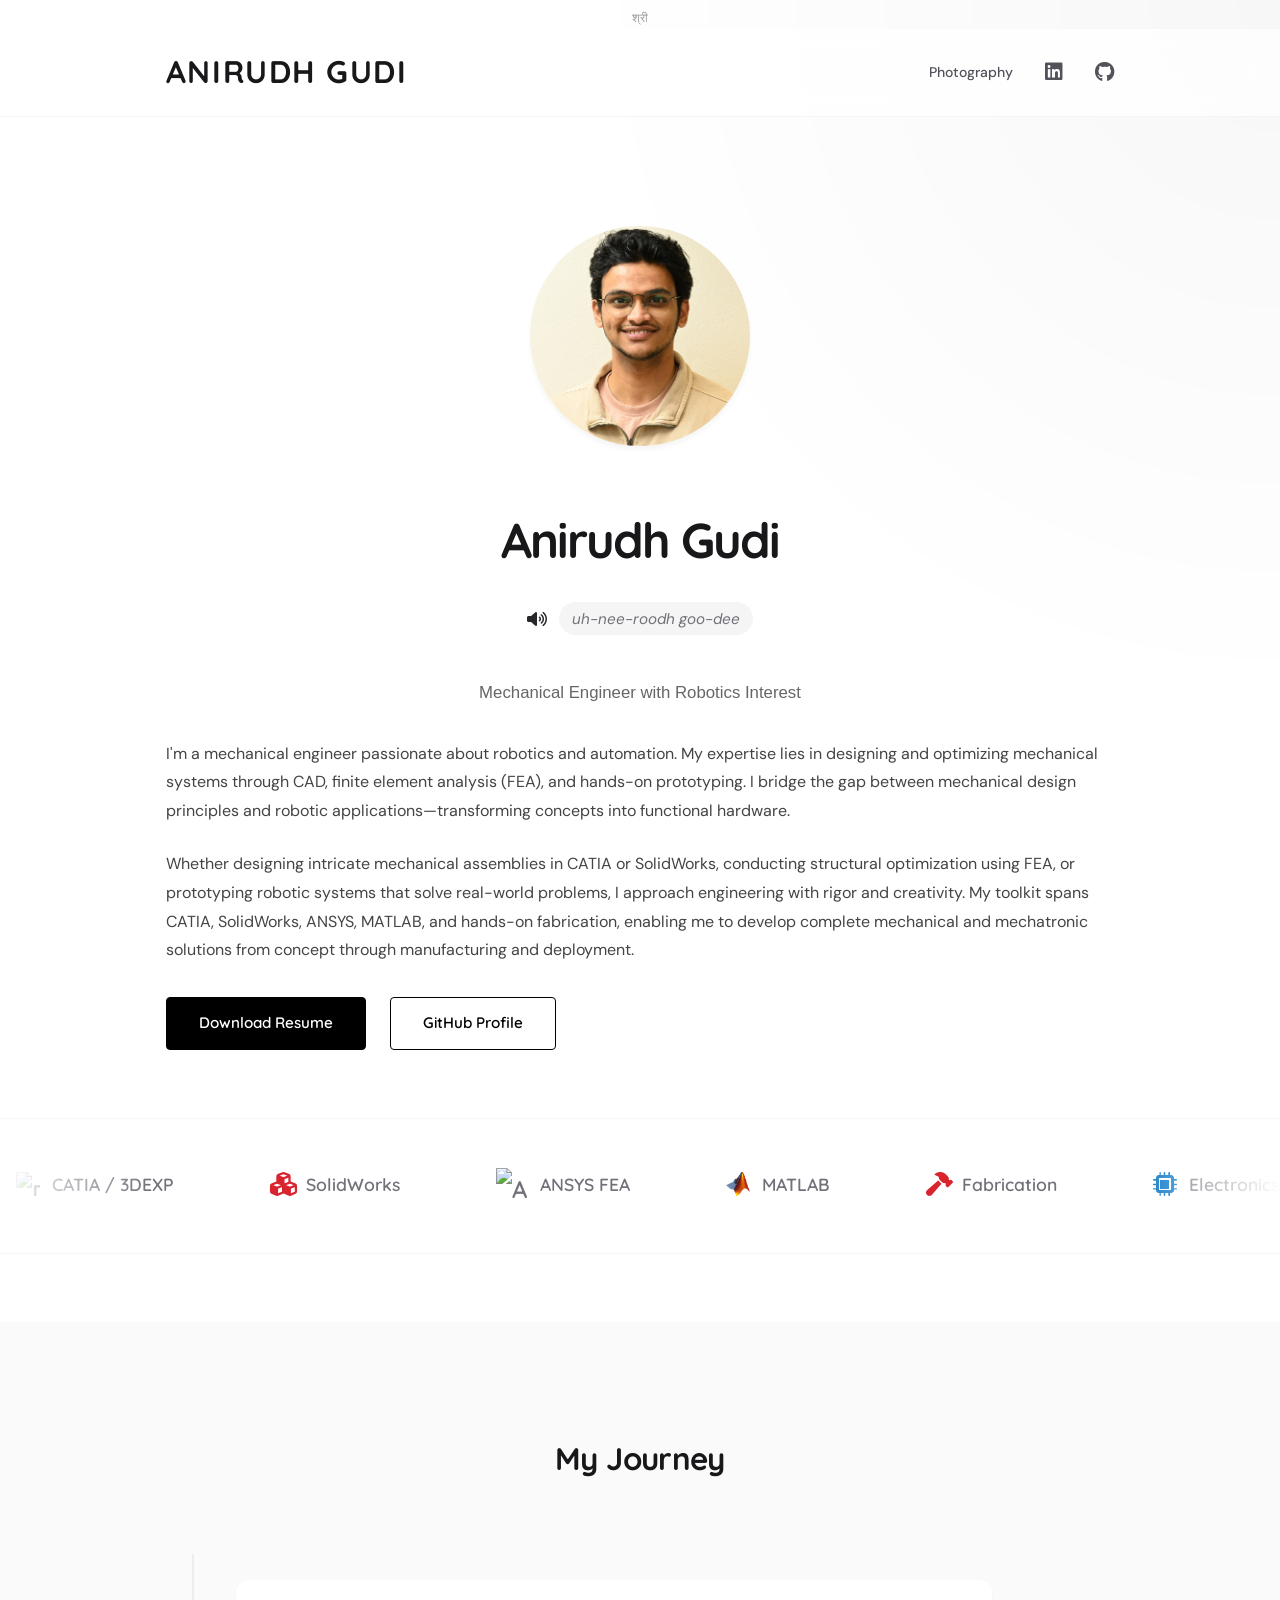
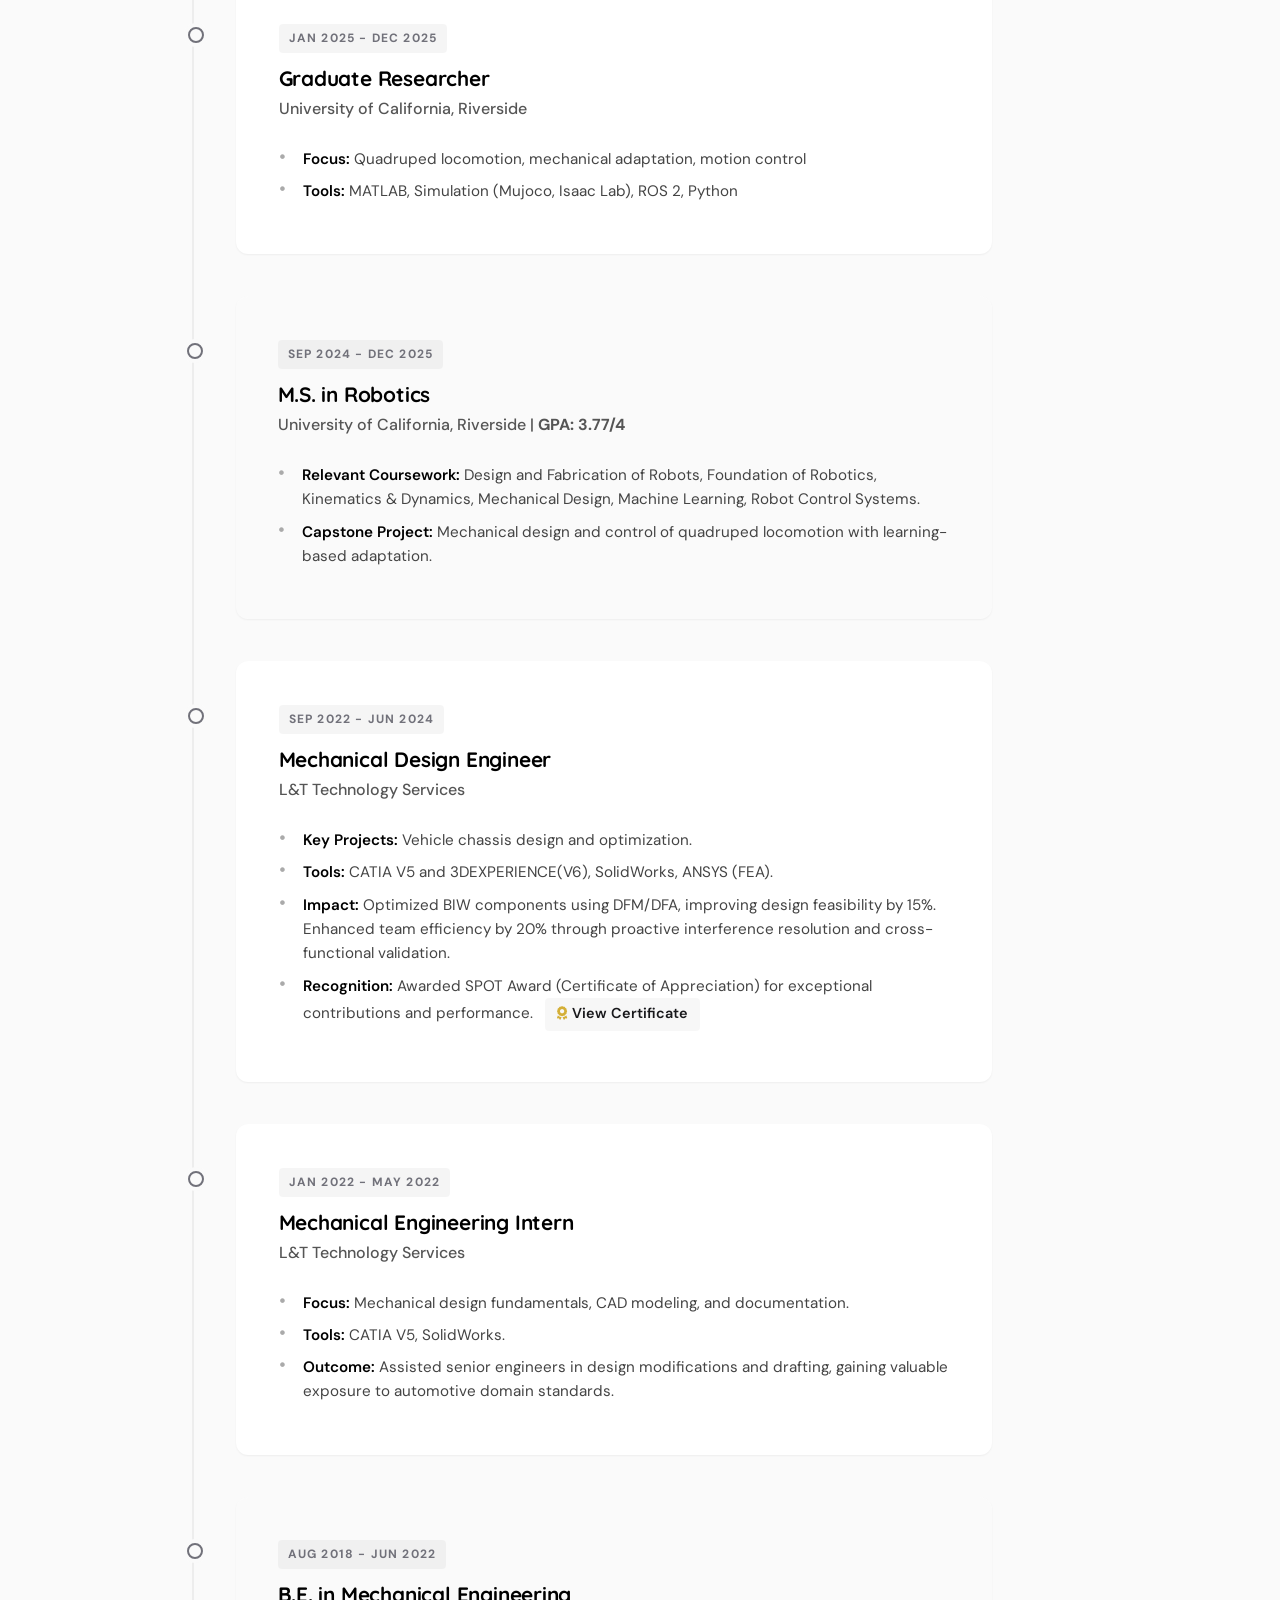
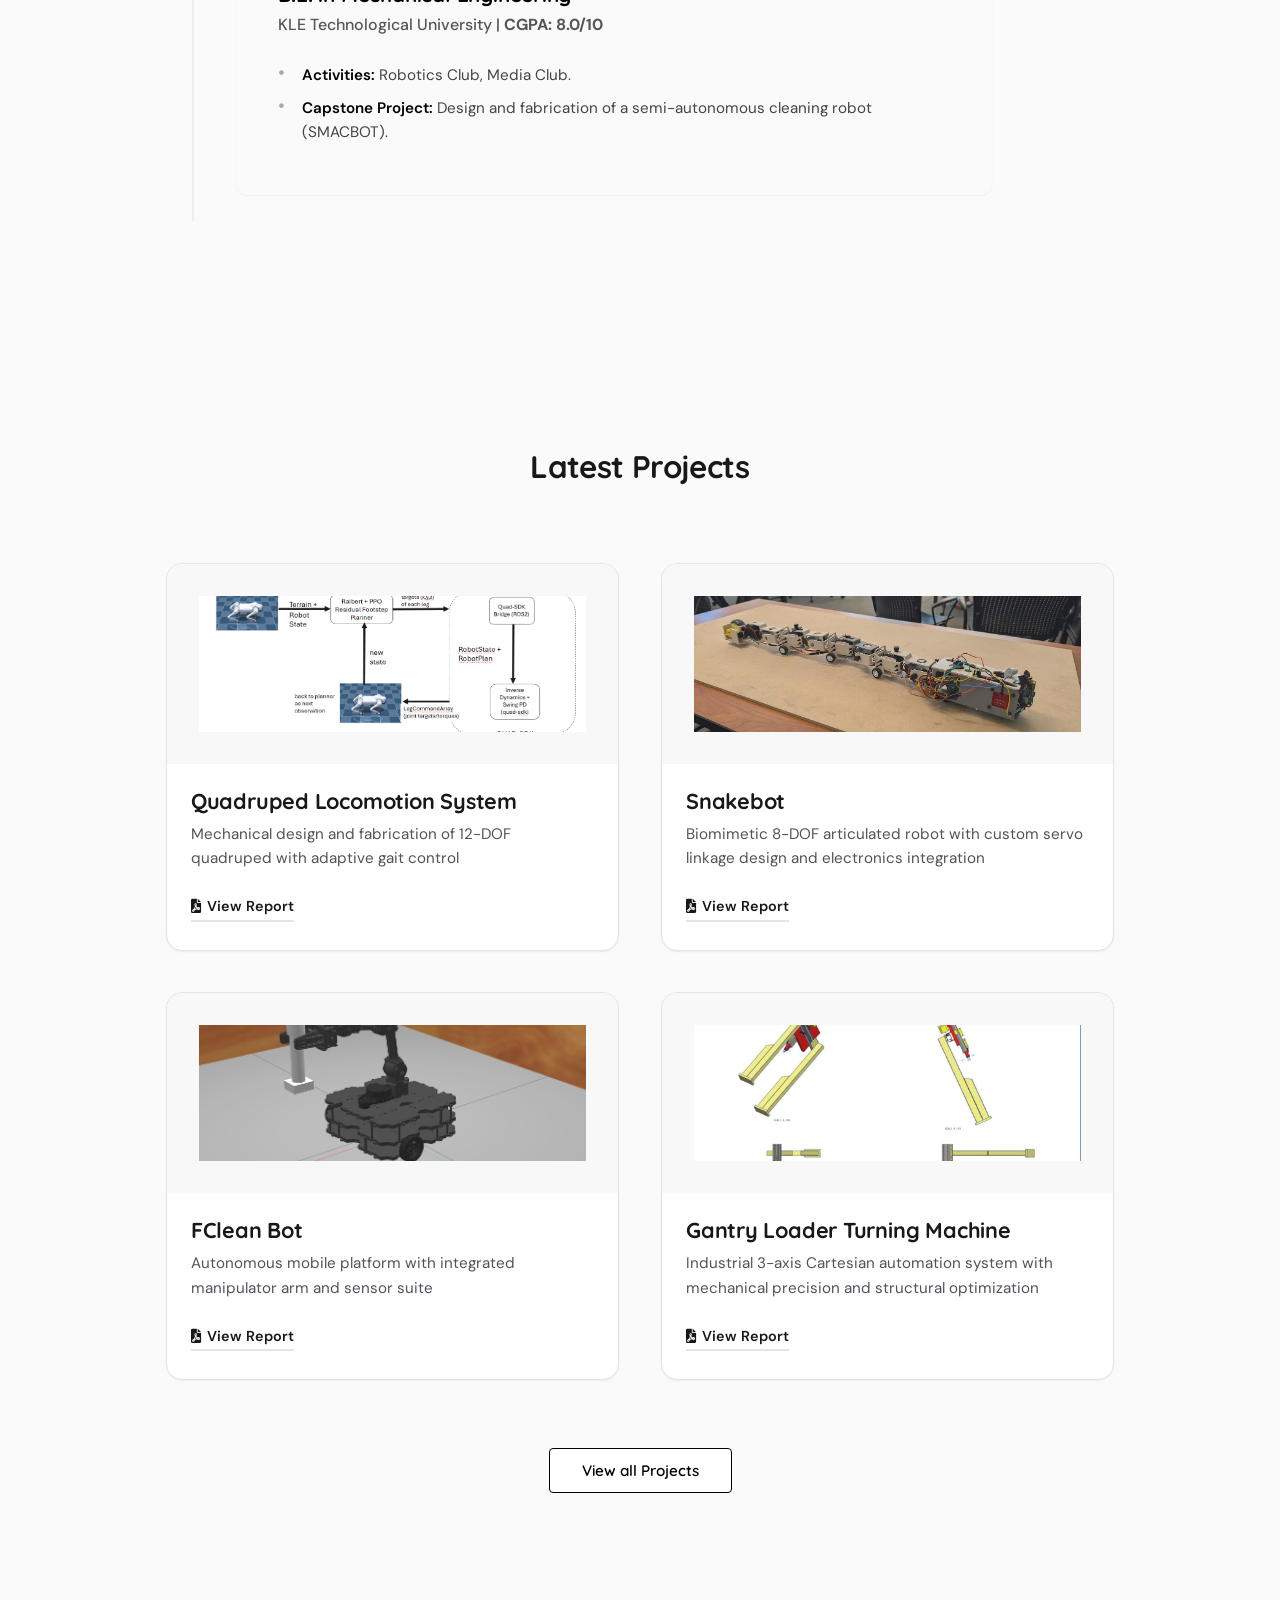
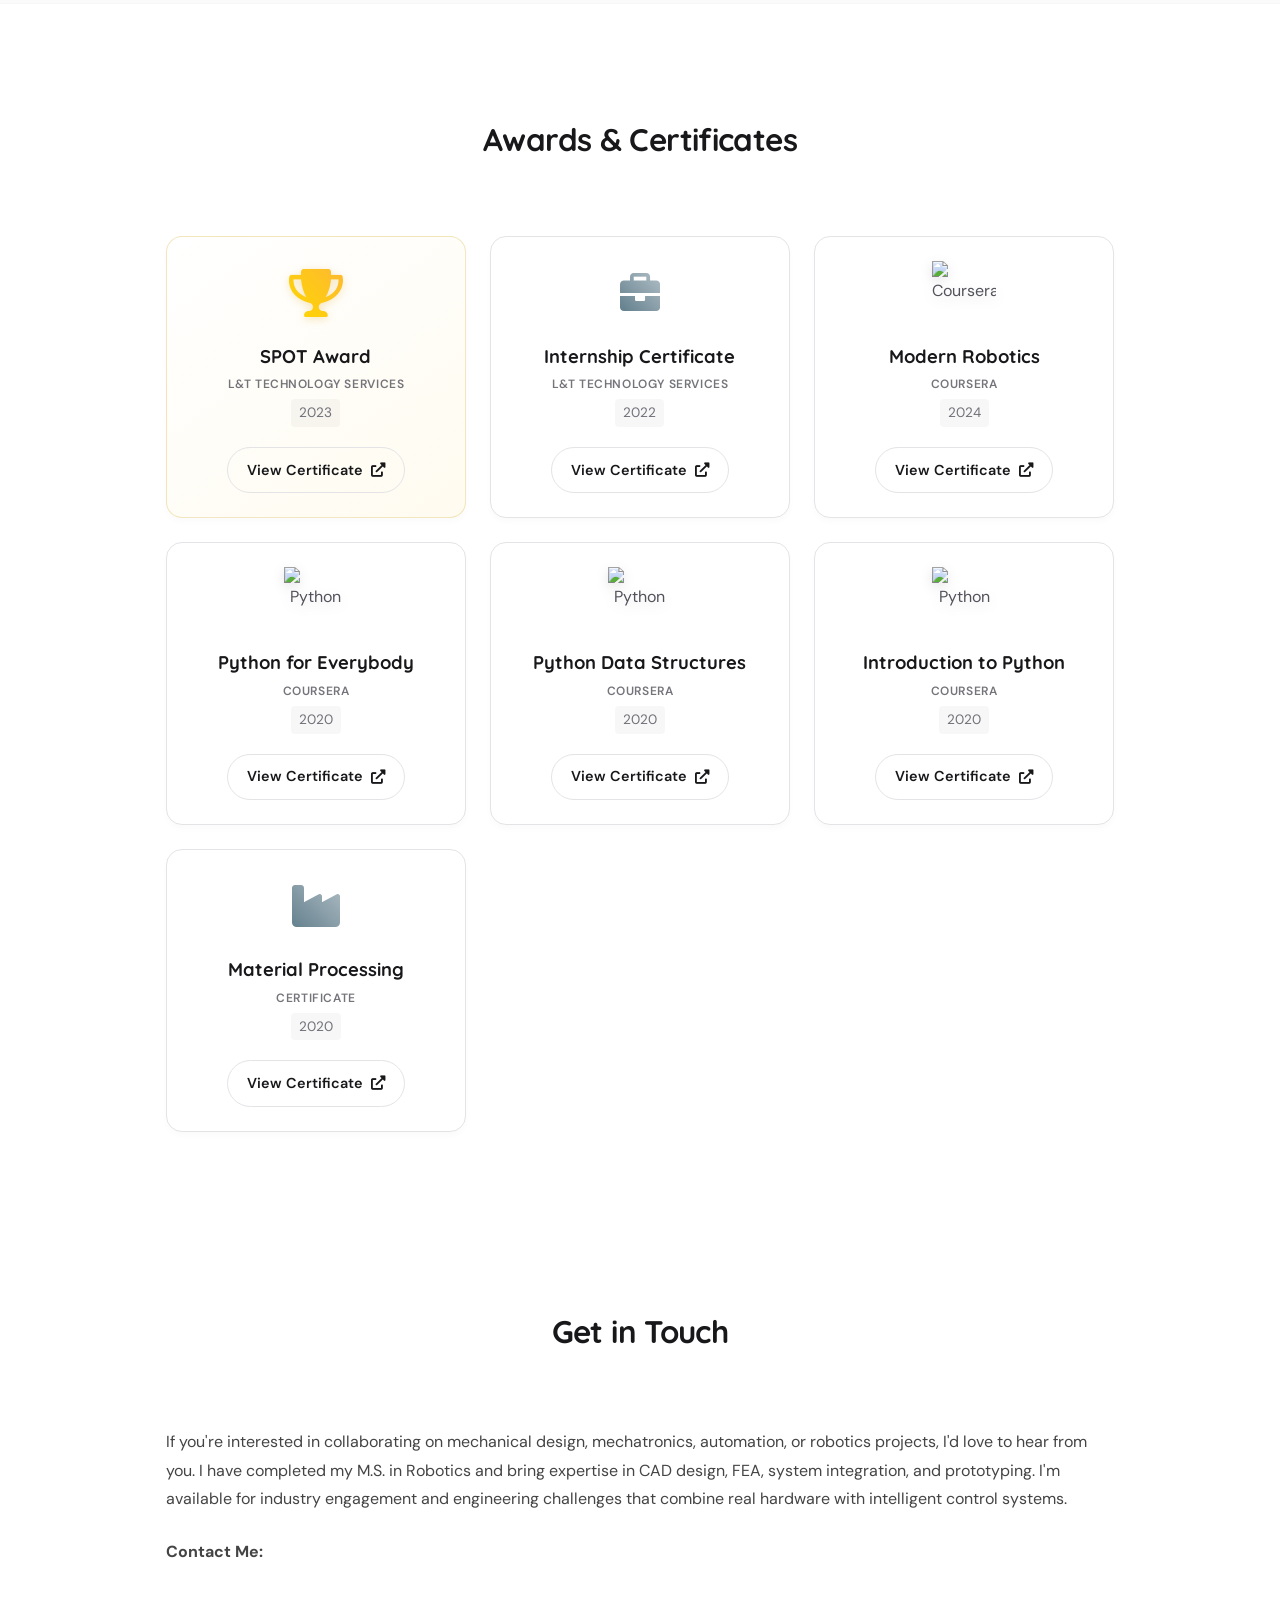
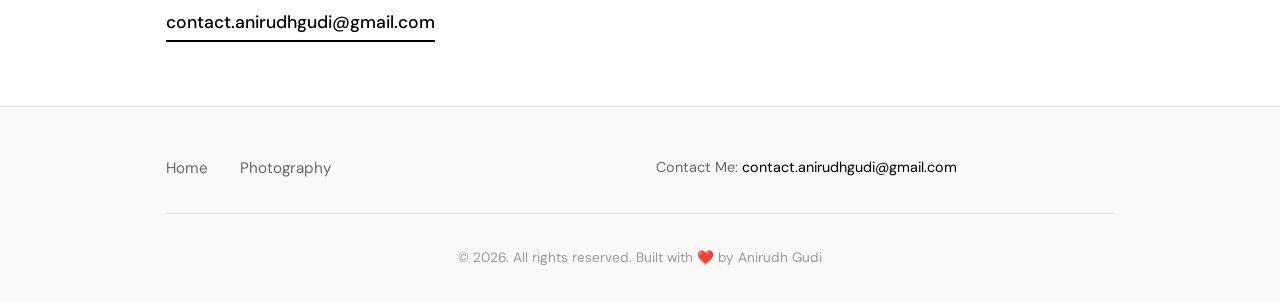
==== commit 6a2db1b0: "new" ====
--- a/index.html
+++ b/index.html
@@ -5,7 +5,7 @@
     <meta charset="UTF-8">
     <meta name="viewport" content="width=device-width, initial-scale=1.0">
     <meta name="description"
-        content="Anirudh Gudi - Mechanical design and mechatronics engineer specializing in CAD, FEA, prototyping, and system integration for robotics and automation.">
+        content="Anirudh Gudi - Mechanical Engineer specializing in CAD design, FEA analysis, prototyping, and mechatronics systems with applications in robotics and automation.">
     <title>Anirudh Gudi</title>
     <link rel="icon" type="image/svg+xml" href="assets/favicon.svg">
     <link rel="preconnect" href="https://fonts.googleapis.com">
@@ -47,18 +47,19 @@
                 <i class="fas fa-volume-up"></i>
                 <span>uh-nee-roodh goo-dee</span>
             </div>
-            <h2 class="hero-subtitle">Robotics Engineer with a Mechanical Engineering background</h2>
+            <h2 class="hero-subtitle">Mechanical Engineer with Robotics Interest</h2>
 
             <div class="hero-content">
-                <p>I'm a robotics software engineer with strong mechanical fundamentals. My background bridges hardware
-                    and software—bringing cutting-edge algorithms to life through smart mechanical design and reliable
-                    system integration. I excel at the intersection of mechanical engineering and robotics software,
-                    where physics, control theory, and clean code converge.</p>
-
-                <p>Whether optimizing mechanical structures through FEA, architecting ROS 2 systems, or implementing
-                    perception pipelines, I approach problems with disciplined engineering thinking. My toolkit spans
-                    CATIA, SolidWorks, MATLAB, PyTorch, and ROS 2 enabling me to design, simulate, and deploy complete
-                    robotic solutions from concept to production.</p>
+                <p>I'm a mechanical engineer passionate about robotics and automation. My expertise lies in designing
+                    and optimizing mechanical systems through CAD, finite element analysis (FEA), and hands-on
+                    prototyping. I bridge the gap between mechanical design principles and robotic
+                    applications—transforming concepts into functional hardware.</p>
+
+                <p>Whether designing intricate mechanical assemblies in CATIA or SolidWorks, conducting structural
+                    optimization using FEA, or prototyping robotic systems that solve real-world problems, I approach
+                    engineering with rigor and creativity. My toolkit spans CATIA, SolidWorks, ANSYS, MATLAB, and
+                    hands-on fabrication, enabling me to develop complete mechanical and mechatronic solutions from
+                    concept through manufacturing and deployment.</p>
             </div>
 
             <div class="hero-links">
@@ -72,36 +73,36 @@
     <section class="skills-marquee">
         <div class="marquee-content">
             <!-- Set 1 -->
-            <div class="skill-item"><i class="devicon-cplusplus-plain colored"></i> C++</div>
+            <div class="skill-item"><img src="https://cdn.simpleicons.org/dassaultsystemes" class="skill-icon-img"
+                    alt="DS"> CATIA / 3DEXP</div>
+            <div class="skill-item"><i class="fas fa-cubes" style="color: #d9232e;"></i> SolidWorks</div>
+            <div class="skill-item"><img src="https://cdn.simpleicons.org/ansys" class="skill-icon-img" alt="Ansys"
+                    style="width: 2rem; height: 2rem;"> ANSYS FEA</div>
+            <div class="skill-item"><img src="assets/Media/MATLAB.png" class="skill-icon-img" alt="MATLAB"> MATLAB</div>
+            <div class="skill-item"><i class="fas fa-hammer" style="color: #d9232e;"></i> Fabrication</div>
+            <div class="skill-item"><i class="fas fa-microchip" style="color: #0071c5;"></i> Electronics</div>
+            <div class="skill-item"><i class="fas fa-cogs" style="color: #4a4a4a;"></i> Mechanical Design</div>
             <div class="skill-item"><img src="https://cdn.simpleicons.org/python" class="skill-icon-img" alt="Python">
                 Python</div>
-            <div class="skill-item"><i class="devicon-ros-original colored"></i> ROS / ROS 2</div>
-            <div class="skill-item"><i class="devicon-pytorch-original colored"></i> PyTorch</div>
+            <div class="skill-item"><i class="devicon-cplusplus-plain colored"></i> C++</div>
+            <div class="skill-item"><i class="devicon-ros-original colored"></i> ROS 2</div>
             <div class="skill-item"><i class="devicon-linux-plain colored"></i> Linux</div>
-            <div class="skill-item"><img src="assets/Media/MATLAB.png" class="skill-icon-img" alt="MATLAB"> MATLAB</div>
-            <div class="skill-item"><i class="devicon-git-plain colored"></i> Git</div>
-            <div class="skill-item"><i class="devicon-docker-plain colored"></i> Docker</div>
+
+            <!-- Set 2 (Duplicate for loop) -->
+            <div class="skill-item"><img src="https://cdn.simpleicons.org/dassaultsystemes" class="skill-icon-img"
+                    alt="DS"> CATIA / 3DEXP</div>
             <div class="skill-item"><i class="fas fa-cubes" style="color: #d9232e;"></i> SolidWorks</div>
             <div class="skill-item"><img src="https://cdn.simpleicons.org/ansys" class="skill-icon-img" alt="Ansys"
-                    style="width: 2rem; height: 2rem;"> Ansys</div>
-            <div class="skill-item"><img src="https://cdn.simpleicons.org/dassaultsystemes" class="skill-icon-img"
-                    alt="DS"> CATIA / 3DEXP</div>
-
-            <!-- Set 2 (Duplicate for loop) -->
-            <div class="skill-item"><i class="devicon-cplusplus-plain colored"></i> C++</div>
+                    style="width: 2rem; height: 2rem;"> ANSYS FEA</div>
+            <div class="skill-item"><img src="assets/Media/MATLAB.png" class="skill-icon-img" alt="MATLAB"> MATLAB</div>
+            <div class="skill-item"><i class="fas fa-hammer" style="color: #d9232e;"></i> Fabrication</div>
+            <div class="skill-item"><i class="fas fa-microchip" style="color: #0071c5;"></i> Electronics</div>
+            <div class="skill-item"><i class="fas fa-cogs" style="color: #4a4a4a;"></i> Mechanical Design</div>
             <div class="skill-item"><img src="https://cdn.simpleicons.org/python" class="skill-icon-img" alt="Python">
                 Python</div>
-            <div class="skill-item"><i class="devicon-ros-original colored"></i> ROS / ROS 2</div>
-            <div class="skill-item"><i class="devicon-pytorch-original colored"></i> PyTorch</div>
+            <div class="skill-item"><i class="devicon-cplusplus-plain colored"></i> C++</div>
+            <div class="skill-item"><i class="devicon-ros-original colored"></i> ROS 2</div>
             <div class="skill-item"><i class="devicon-linux-plain colored"></i> Linux</div>
-            <div class="skill-item"><img src="assets/Media/MATLAB.png" class="skill-icon-img" alt="MATLAB"> MATLAB</div>
-            <div class="skill-item"><i class="devicon-git-plain colored"></i> Git</div>
-            <div class="skill-item"><i class="devicon-docker-plain colored"></i> Docker</div>
-            <div class="skill-item"><i class="fas fa-cubes" style="color: #d9232e;"></i> SolidWorks</div>
-            <div class="skill-item"><img src="https://cdn.simpleicons.org/ansys" class="skill-icon-img" alt="Ansys"
-                    style="width: 2rem; height: 2rem;"> Ansys</div>
-            <div class="skill-item"><img src="https://cdn.simpleicons.org/dassaultsystemes" class="skill-icon-img"
-                    alt="DS"> CATIA / 3DEXP</div>
         </div>
     </section>
 
@@ -115,15 +116,13 @@
                 <!-- Card 1: Grad Research -->
                 <div class="journey-card">
                     <span class="journey-date">Jan 2025 - Dec 2025</span>
-                    <h3 class="journey-role">Graduate Assistant</h3>
+                    <h3 class="journey-role">Graduate Researcher</h3>
                     <p class="journey-org">University of California, Riverside</p>
-                    <p class="journey-desc">Conducted research in autonomous systems and legged robots.</p>
+                    <p class="journey-desc">Researched mechanical design and control of autonomous legged robots.</p>
                     <ul class="journey-details">
-                        <li><strong>Focus:</strong> ROS 2 Navigation, Reinforcement Learning, MPC
+                        <li><strong>Focus:</strong> Quadruped locomotion, mechanical adaptation, motion control
                         </li>
-                        <li><strong>Tech:</strong> Python, Pytorch, Mujoco, Isaac Sim/Lab</li>
-                        <!-- <li><strong>Achievement:</strong> Optimizing state estimation algorithms for mobile robots in
-                            unstructured environments.</li> -->
+                        <li><strong>Tools:</strong> MATLAB, Simulation (Mujoco, Isaac Lab), ROS 2, Python</li>
                     </ul>
                 </div>
 
@@ -133,14 +132,13 @@
                     <span class="journey-date">Sep 2024 - Dec 2025</span>
                     <h3 class="journey-role">M.S. in Robotics</h3>
                     <p class="journey-org">University of California, Riverside | <strong>GPA: 3.77/4</strong></p>
-                    <p class="journey-desc">Specializing in Control Systems and Perception.</p>
+                    <p class="journey-desc">Focus on mechanical design, system integration, and robot fabrication.</p>
                     <ul class="journey-details">
-                        <li><strong>Relevant Coursework:</strong> Foundation of Robotics, Machine Learning, Design and
-                            Fabrication of Robots,
-                            Robot Learning, Artifical Intelligence for Robotics, Intelligent Transportation Systems.
+                        <li><strong>Relevant Coursework:</strong> Design and Fabrication of Robots, Foundation of
+                            Robotics, Kinematics & Dynamics, Mechanical Design, Machine Learning, Robot Control Systems.
                         </li>
-                        <li><strong>Capstone Project:</strong> Learning Residual Footstep Policies for Quadruped
-                            Locomotion.</li>
+                        <li><strong>Capstone Project:</strong> Mechanical design and control of quadruped locomotion
+                            with learning-based adaptation.</li>
                     </ul>
                 </div>
 
@@ -210,8 +208,9 @@
                 <!-- Project 0: Quadruped Locomotion (NEW) -->
                 <div class="project-card" data-project="0">
                     <img src="assets/Media/Arch.png" alt="Quadruped Locomotion" class="project-image">
-                    <h3 class="project-title">Learning Residual Footstep Policy</h3>
-                    <p class="project-desc">Hybrid RL/Planner framework for adaptive quadrupedal locomotion</p>
+                    <h3 class="project-title">Quadruped Locomotion System</h3>
+                    <p class="project-desc">Mechanical design and fabrication of 12-DOF quadruped with adaptive gait
+                        control</p>
                     <a href="assets/QuadProject.pdf" target="_blank" class="project-report-link"
                         onclick="event.stopPropagation()">
                         <i class="fas fa-file-pdf"></i> View Report
@@ -222,8 +221,8 @@
                 <div class="project-card" data-project="1">
                     <img src="assets/Media/Snakebot.jpeg" alt="Snake Bot" class="project-image">
                     <h3 class="project-title">Snakebot</h3>
-                    <p class="project-desc">Biomimetic robot with 8-servo articulation for hazardous terrain navigation
-                    </p>
+                    <p class="project-desc">Biomimetic 8-DOF articulated robot with custom servo linkage design and
+                        electronics integration</p>
                     <a href="assets/Project1.pdf" target="_blank" class="project-report-link"
                         onclick="event.stopPropagation()">
                         <i class="fas fa-file-pdf"></i> View Report
@@ -234,7 +233,8 @@
                 <div class="project-card" data-project="2">
                     <img src="assets/Media/Project1_1.png" alt="FClean Bot" class="project-image">
                     <h3 class="project-title">FClean Bot</h3>
-                    <p class="project-desc">Autonomous floor-cleaning robot with manipulator arm and SLAM</p>
+                    <p class="project-desc">Autonomous mobile platform with integrated manipulator arm and sensor suite
+                    </p>
                     <a href="assets/Project2.pdf" target="_blank" class="project-report-link"
                         onclick="event.stopPropagation()">
                         <i class="fas fa-file-pdf"></i> View Report
@@ -245,7 +245,8 @@
                 <div class="project-card" data-project="3">
                     <img src="assets/Media/GantryLoader.png" alt="Gantry Loader Turning Machine" class="project-image">
                     <h3 class="project-title">Gantry Loader Turning Machine</h3>
-                    <p class="project-desc">3-axis Cartesian robot for automated material handling and loading</p>
+                    <p class="project-desc">Industrial 3-axis Cartesian automation system with mechanical precision and
+                        structural optimization</p>
                     <a href="assets/Project5.pdf" target="_blank" class="project-report-link"
                         onclick="event.stopPropagation()">
                         <i class="fas fa-file-pdf"></i> View Report
@@ -269,8 +270,9 @@
                 <div class="project-card hidden-project" data-project="5">
                     <img src="assets/Media/sensor_fusion_architecture.png" alt="Adaptive Sensor Fusion"
                         class="project-image">
-                    <h3 class="project-title">Adaptive Sensor Fusion</h3>
-                    <p class="project-desc">Dynamic multi-sensor weighting logic for robust vehicle localization</p>
+                    <h3 class="project-title">Sensor Fusion for Vehicle Localization</h3>
+                    <p class="project-desc">Multi-sensor integration and mechanical sensor mounting design for robust
+                        positioning</p>
                     <a href="assets/Project3.pdf" target="_blank" class="project-report-link"
                         onclick="event.stopPropagation()">
                         <i class="fas fa-file-pdf"></i> View Report
@@ -280,8 +282,9 @@
                 <!-- Project 6: Fault Detection (Old 3) -->
                 <div class="project-card hidden-project" data-project="6">
                     <img src="assets/Media/Scara.png" alt="SCARA Robot Fault Detection" class="project-image">
-                    <h3 class="project-title">Fault Detection in SCARA Robot</h3>
-                    <p class="project-desc">Observer-based diagnostic system for isolating actuator/sensor faults</p>
+                    <h3 class="project-title">SCARA Robot Design & Diagnostics</h3>
+                    <p class="project-desc">Mechanical design and diagnostic framework for precision 4-DOF robotic arm
+                    </p>
                     <a href="assets/SCARA_Fault_Detection_Presentation.pdf" target="_blank" class="project-report-link"
                         onclick="event.stopPropagation()">
                         <i class="fas fa-file-pdf"></i> View Report
@@ -290,8 +293,9 @@
                 <!-- Project 7: Surveillance (Old 9) -->
                 <div class="project-card hidden-project" data-project="7">
                     <img src="assets/Media/SurvRob.png" alt="FEA Optimization" class="project-image">
-                    <h3 class="project-title">Surveillance and Defence System</h3>
-                    <p class="project-desc">Vision-based quadrotor tracking for automated border security</p>
+                    <h3 class="project-title">Autonomous Surveillance Quadrotor</h3>
+                    <p class="project-desc">Mechanical design and integration of vision-based aerial surveillance
+                        platform</p>
                     <a href="assets/Project9.pdf" target="_blank" class="project-report-link"
                         onclick="event.stopPropagation()">
                         <i class="fas fa-file-pdf"></i> View Report
@@ -301,8 +305,9 @@
                 <!-- Project 8: Flywheel (Old 5) -->
                 <div class="project-card hidden-project" data-project="8">
                     <!-- <img src="assets/Media/Flywheel.png" alt="Material Processing Analysis" class="project-image"> -->
-                    <h3 class="project-title">Design Optimization of Cast Iron Flywheel</h3>
-                    <p class="project-desc">FEA-driven geometry optimization for 35% weight reduction</p>
+                    <h3 class="project-title">Flywheel Weight Optimization</h3>
+                    <p class="project-desc">FEA-driven geometry optimization and structural analysis achieving 35% mass
+                        reduction</p>
                     <a href="assets/Project6.pdf" target="_blank" class="project-report-link"
                         onclick="event.stopPropagation()">
                         <i class="fas fa-file-pdf"></i> View Report
@@ -312,8 +317,9 @@
                 <!-- Project 9: Worktable (Old 7) -->
                 <div class="project-card hidden-project" data-project="9">
                     <!-- <img src="assets/Media/Worktable.png" alt="Advanced CAD Design" class="project-image"> -->
-                    <h3 class="project-title">Worktable Positioning System</h3>
-                    <p class="project-desc">Ultrasonic feedback control for precision machining automation</p>
+                    <h3 class="project-title">Precision Positioning System</h3>
+                    <p class="project-desc">Feedback-controlled mechanical positioning system for precision machining
+                        applications</p>
                     <a href="assets/Project8.pdf" target="_blank" class="project-report-link"
                         onclick="event.stopPropagation()">
                         <i class="fas fa-file-pdf"></i> View Report
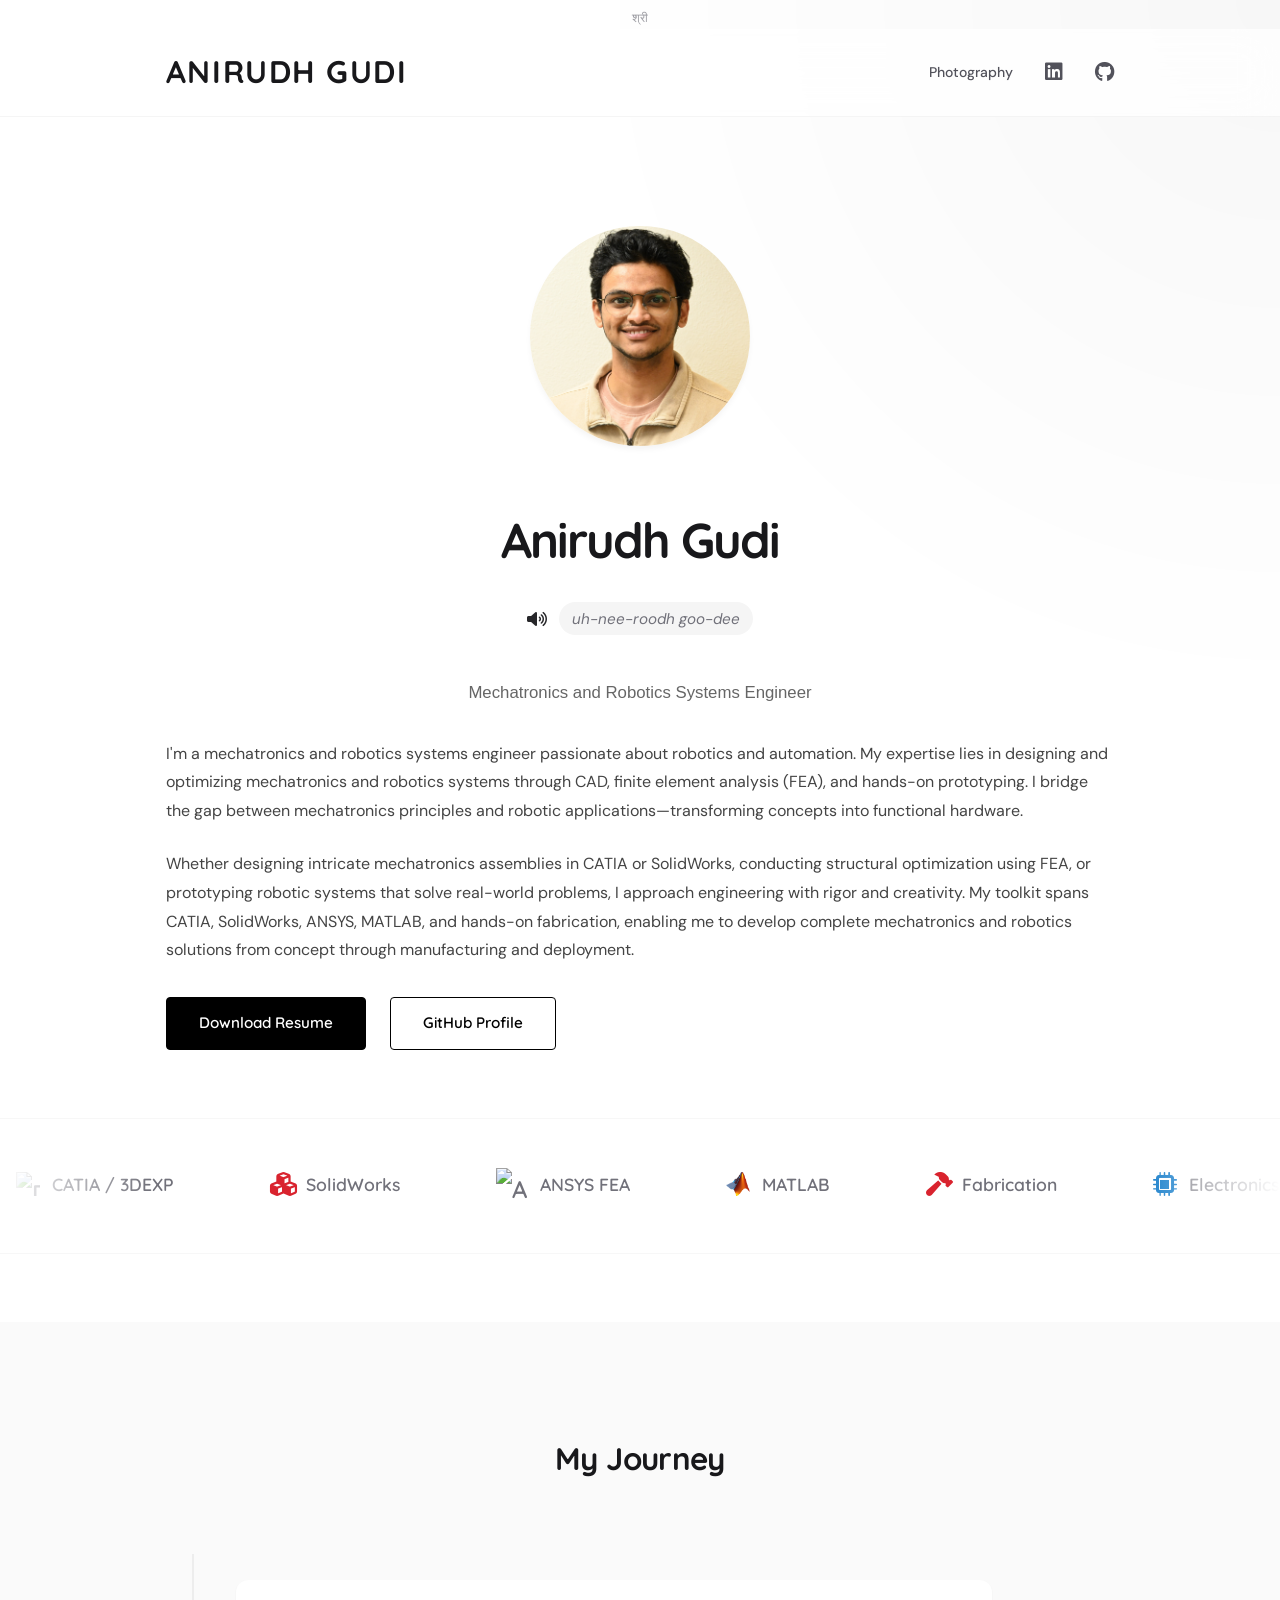
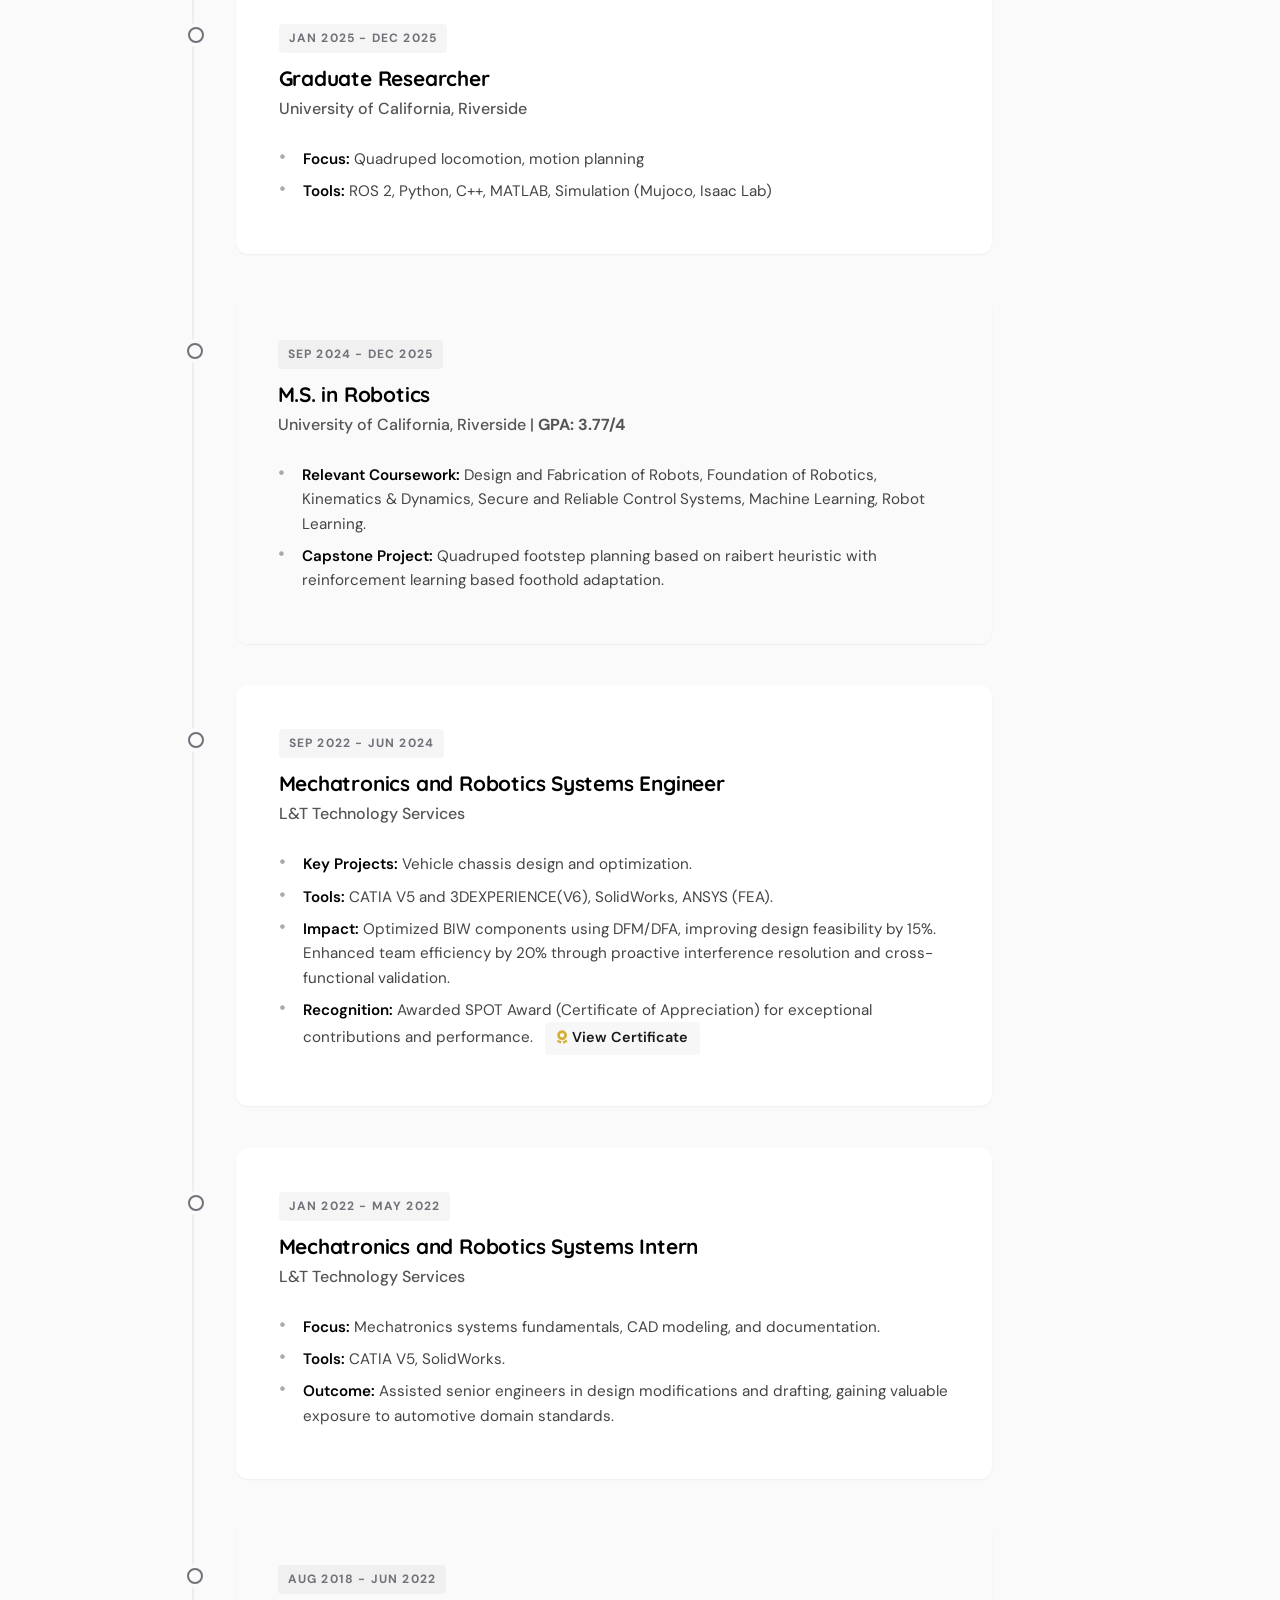
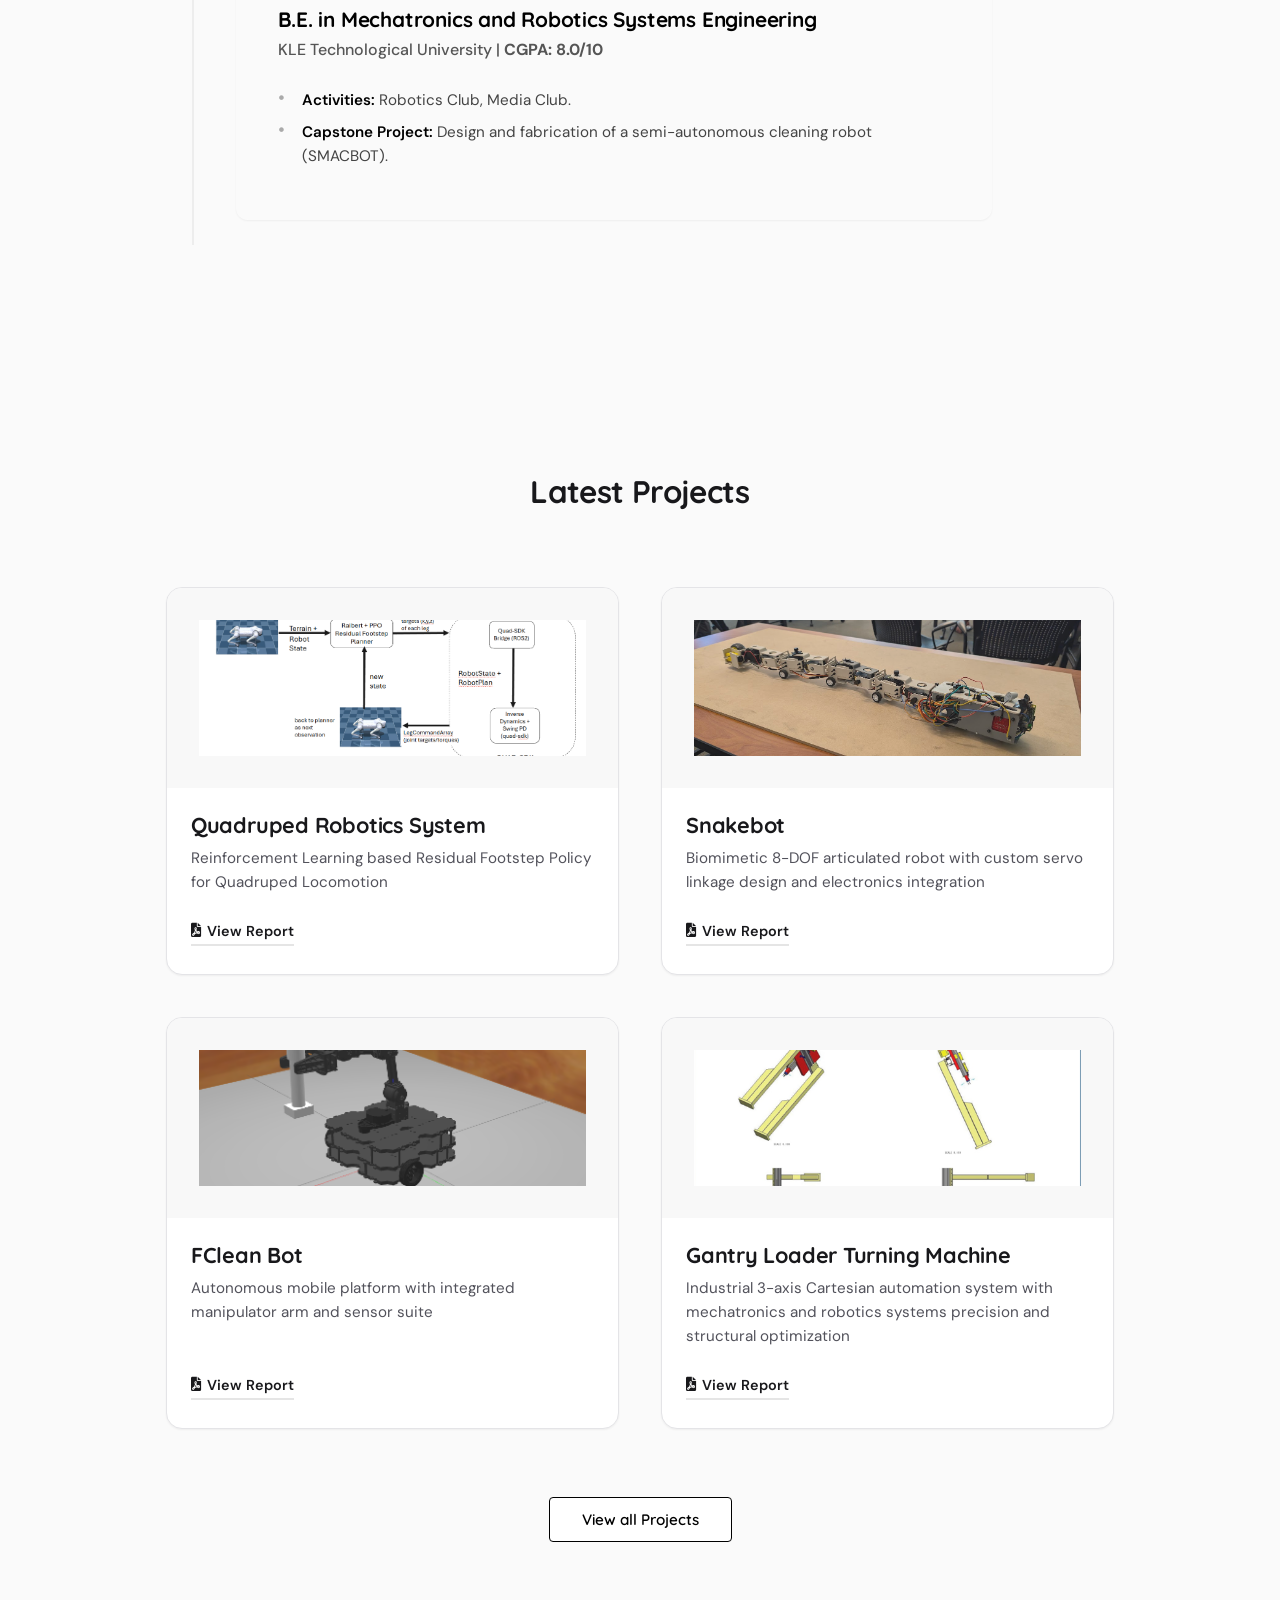
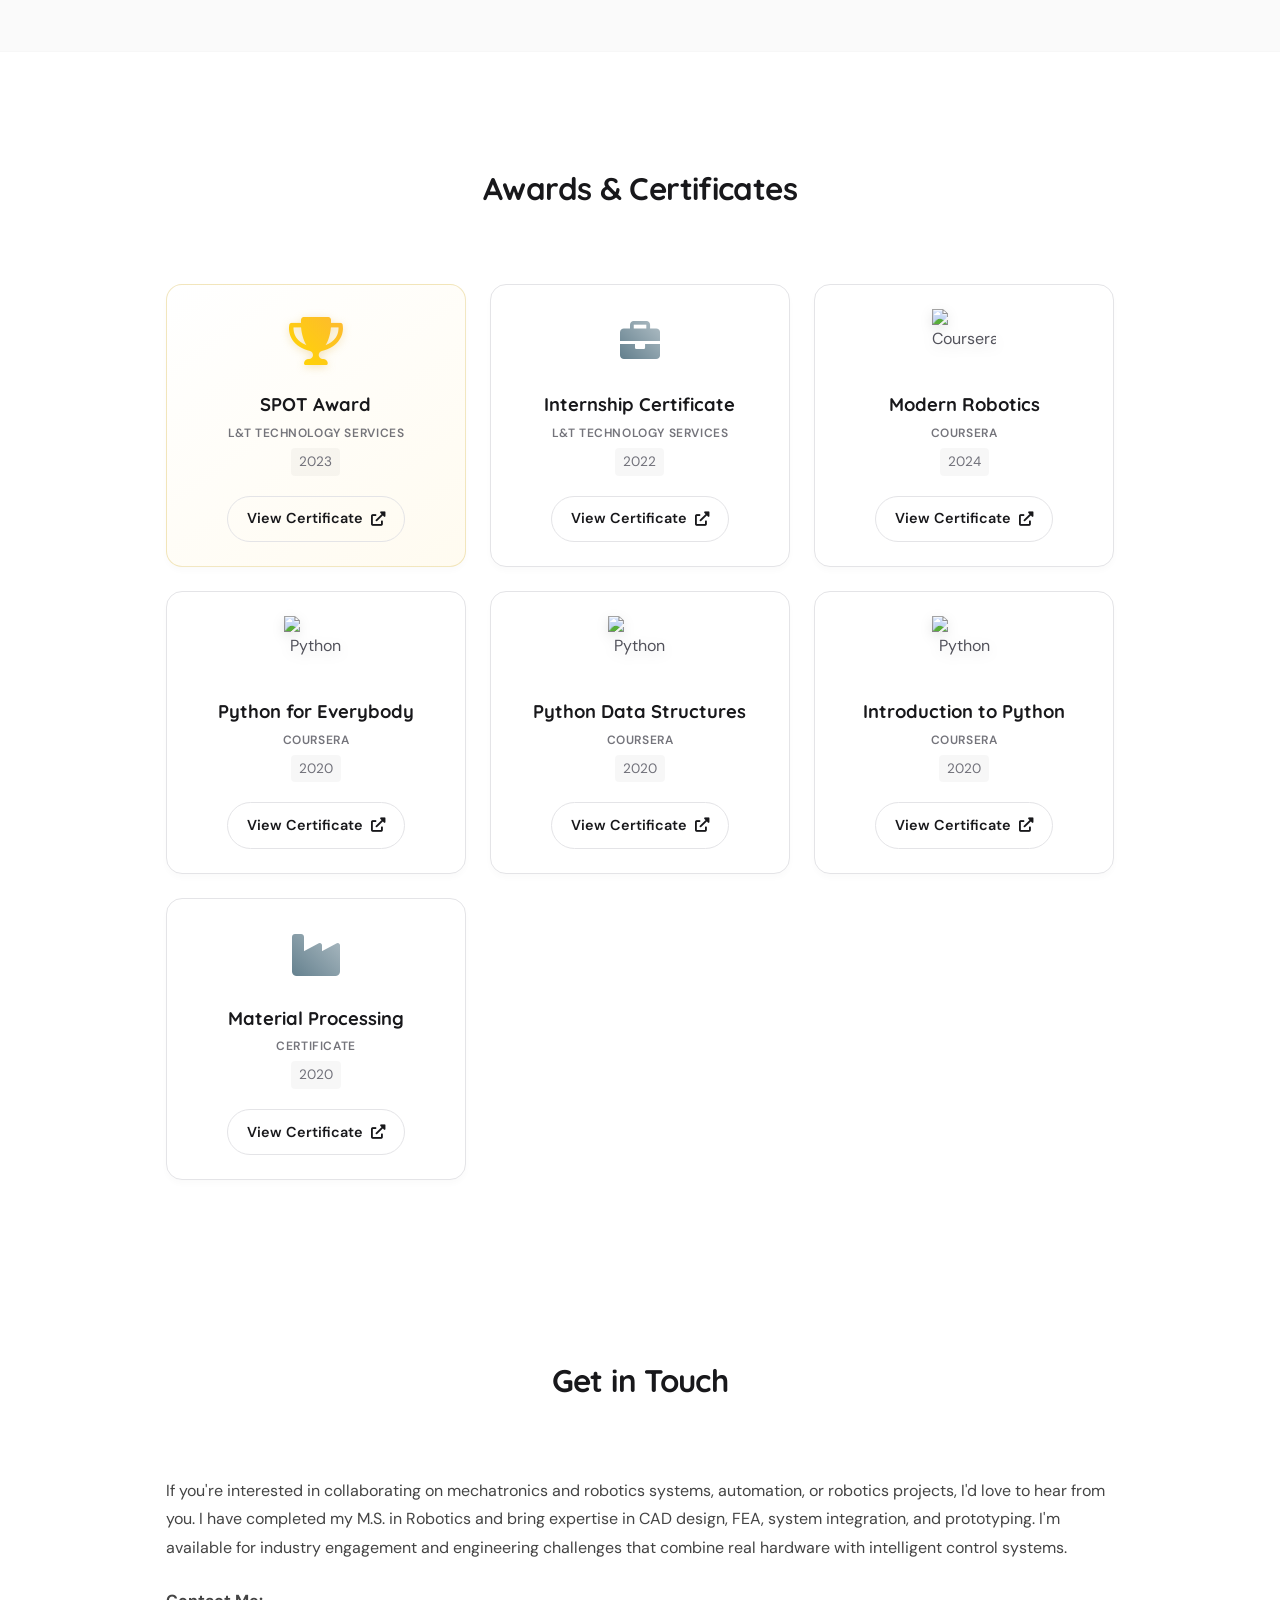
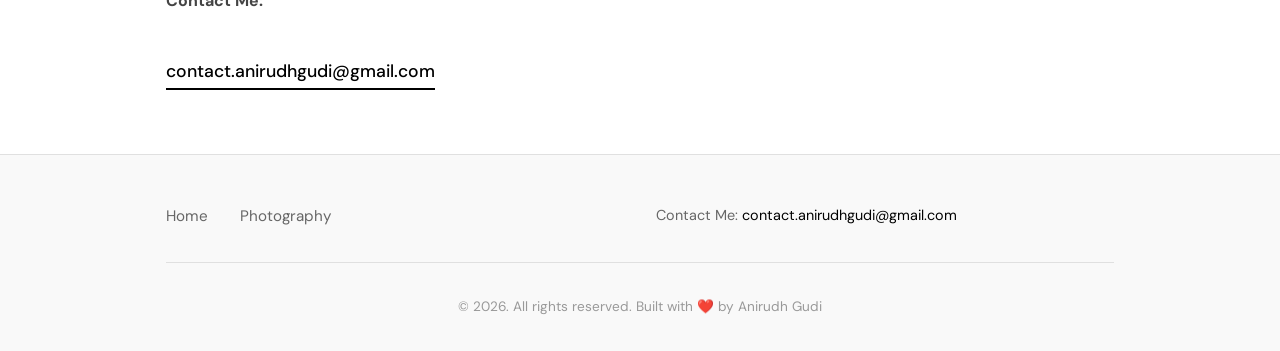
==== commit 68c614f3: "new" ====
--- a/index.html
+++ b/index.html
@@ -5,7 +5,7 @@
     <meta charset="UTF-8">
     <meta name="viewport" content="width=device-width, initial-scale=1.0">
     <meta name="description"
-        content="Anirudh Gudi - Mechanical Engineer specializing in CAD design, FEA analysis, prototyping, and mechatronics systems with applications in robotics and automation.">
+        content="Anirudh Gudi - Mechatronics and Robotics Systems Engineer specializing in CAD design, FEA analysis, prototyping, and robotics systems with applications in automation and intelligent hardware.">
     <title>Anirudh Gudi</title>
     <link rel="icon" type="image/svg+xml" href="assets/favicon.svg">
     <link rel="preconnect" href="https://fonts.googleapis.com">
@@ -47,18 +47,20 @@
                 <i class="fas fa-volume-up"></i>
                 <span>uh-nee-roodh goo-dee</span>
             </div>
-            <h2 class="hero-subtitle">Mechanical Engineer with Robotics Interest</h2>
+            <h2 class="hero-subtitle">Mechatronics and Robotics Systems Engineer</h2>
 
             <div class="hero-content">
-                <p>I'm a mechanical engineer passionate about robotics and automation. My expertise lies in designing
-                    and optimizing mechanical systems through CAD, finite element analysis (FEA), and hands-on
-                    prototyping. I bridge the gap between mechanical design principles and robotic
+                <p>I'm a mechatronics and robotics systems engineer passionate about robotics and automation. My
+                    expertise lies in designing
+                    and optimizing mechatronics and robotics systems through CAD, finite element analysis (FEA), and
+                    hands-on
+                    prototyping. I bridge the gap between mechatronics principles and robotic
                     applications—transforming concepts into functional hardware.</p>
 
-                <p>Whether designing intricate mechanical assemblies in CATIA or SolidWorks, conducting structural
+                <p>Whether designing intricate mechatronics assemblies in CATIA or SolidWorks, conducting structural
                     optimization using FEA, or prototyping robotic systems that solve real-world problems, I approach
                     engineering with rigor and creativity. My toolkit spans CATIA, SolidWorks, ANSYS, MATLAB, and
-                    hands-on fabrication, enabling me to develop complete mechanical and mechatronic solutions from
+                    hands-on fabrication, enabling me to develop complete mechatronics and robotics solutions from
                     concept through manufacturing and deployment.</p>
             </div>
 
@@ -81,7 +83,8 @@
             <div class="skill-item"><img src="assets/Media/MATLAB.png" class="skill-icon-img" alt="MATLAB"> MATLAB</div>
             <div class="skill-item"><i class="fas fa-hammer" style="color: #d9232e;"></i> Fabrication</div>
             <div class="skill-item"><i class="fas fa-microchip" style="color: #0071c5;"></i> Electronics</div>
-            <div class="skill-item"><i class="fas fa-cogs" style="color: #4a4a4a;"></i> Mechanical Design</div>
+            <div class="skill-item"><i class="fas fa-cogs" style="color: #4a4a4a;"></i> Mechatronics & Robotics Systems
+            </div>
             <div class="skill-item"><img src="https://cdn.simpleicons.org/python" class="skill-icon-img" alt="Python">
                 Python</div>
             <div class="skill-item"><i class="devicon-cplusplus-plain colored"></i> C++</div>
@@ -97,7 +100,8 @@
             <div class="skill-item"><img src="assets/Media/MATLAB.png" class="skill-icon-img" alt="MATLAB"> MATLAB</div>
             <div class="skill-item"><i class="fas fa-hammer" style="color: #d9232e;"></i> Fabrication</div>
             <div class="skill-item"><i class="fas fa-microchip" style="color: #0071c5;"></i> Electronics</div>
-            <div class="skill-item"><i class="fas fa-cogs" style="color: #4a4a4a;"></i> Mechanical Design</div>
+            <div class="skill-item"><i class="fas fa-cogs" style="color: #4a4a4a;"></i> Mechatronics & Robotics Systems
+            </div>
             <div class="skill-item"><img src="https://cdn.simpleicons.org/python" class="skill-icon-img" alt="Python">
                 Python</div>
             <div class="skill-item"><i class="devicon-cplusplus-plain colored"></i> C++</div>
@@ -118,11 +122,12 @@
                     <span class="journey-date">Jan 2025 - Dec 2025</span>
                     <h3 class="journey-role">Graduate Researcher</h3>
                     <p class="journey-org">University of California, Riverside</p>
-                    <p class="journey-desc">Researched mechanical design and control of autonomous legged robots.</p>
+                    <p class="journey-desc">Researched mechatronics and robotics systems design and control of
+                        autonomous legged robots.</p>
                     <ul class="journey-details">
-                        <li><strong>Focus:</strong> Quadruped locomotion, mechanical adaptation, motion control
+                        <li><strong>Focus:</strong> Quadruped locomotion, motion planning
                         </li>
-                        <li><strong>Tools:</strong> MATLAB, Simulation (Mujoco, Isaac Lab), ROS 2, Python</li>
+                        <li><strong>Tools:</strong> ROS 2, Python, C++, MATLAB, Simulation (Mujoco, Isaac Lab)</li>
                     </ul>
                 </div>
 
@@ -132,22 +137,25 @@
                     <span class="journey-date">Sep 2024 - Dec 2025</span>
                     <h3 class="journey-role">M.S. in Robotics</h3>
                     <p class="journey-org">University of California, Riverside | <strong>GPA: 3.77/4</strong></p>
-                    <p class="journey-desc">Focus on mechanical design, system integration, and robot fabrication.</p>
+                    <p class="journey-desc">Focus on mechatronics and robotics systems design, system integration, and
+                        robot fabrication.</p>
                     <ul class="journey-details">
                         <li><strong>Relevant Coursework:</strong> Design and Fabrication of Robots, Foundation of
-                            Robotics, Kinematics & Dynamics, Mechanical Design, Machine Learning, Robot Control Systems.
+                            Robotics, Kinematics & Dynamics, Secure and Reliable Control Systems, Machine Learning,
+                            Robot
+                            Learning.
                         </li>
-                        <li><strong>Capstone Project:</strong> Mechanical design and control of quadruped locomotion
-                            with learning-based adaptation.</li>
+                        <li><strong>Capstone Project:</strong> Quadruped footstep planning based on raibert heuristic
+                            with reinforcement learning based foothold adaptation.</li>
                     </ul>
                 </div>
 
                 <!-- Card 3: Automotive Engineer -->
                 <div class="journey-card">
                     <span class="journey-date">Sep 2022 - Jun 2024</span>
-                    <h3 class="journey-role">Mechanical Design Engineer</h3>
+                    <h3 class="journey-role">Mechatronics and Robotics Systems Engineer</h3>
                     <p class="journey-org">L&T Technology Services</p>
-                    <p class="journey-desc">Mechanical design and system optimization.</p>
+                    <p class="journey-desc">Mechatronics and robotics systems design and optimization.</p>
                     <ul class="journey-details">
                         <li><strong>Key Projects:</strong> Vehicle chassis design and optimization.</li>
                         <li><strong>Tools:</strong> CATIA V5 and 3DEXPERIENCE(V6), SolidWorks, ANSYS (FEA).</li>
@@ -167,12 +175,13 @@
                 <!-- Card 3.5: Internship (NEW) -->
                 <div class="journey-card">
                     <span class="journey-date">Jan 2022 - May 2022</span>
-                    <h3 class="journey-role">Mechanical Engineering Intern</h3>
+                    <h3 class="journey-role">Mechatronics and Robotics Systems Intern</h3>
                     <p class="journey-org">L&T Technology Services</p>
-                    <p class="journey-desc">Gained practical experience in mechanical design and industrial workflows.
+                    <p class="journey-desc">Gained practical experience in mechatronics and robotics systems design and
+                        industrial workflows.
                     </p>
                     <ul class="journey-details">
-                        <li><strong>Focus:</strong> Mechanical design fundamentals, CAD modeling, and documentation.
+                        <li><strong>Focus:</strong> Mechatronics systems fundamentals, CAD modeling, and documentation.
                         </li>
                         <li><strong>Tools:</strong> CATIA V5, SolidWorks.</li>
                         <li><strong>Outcome:</strong> Assisted senior engineers in design modifications and drafting,
@@ -184,9 +193,10 @@
                 <div class="journey-card education-card">
                     <div class="card-icon"><i class="fas fa-graduation-cap"></i></div>
                     <span class="journey-date">Aug 2018 - Jun 2022</span>
-                    <h3 class="journey-role">B.E. in Mechanical Engineering</h3>
+                    <h3 class="journey-role">B.E. in Mechatronics and Robotics Systems Engineering</h3>
                     <p class="journey-org">KLE Technological University | <strong>CGPA: 8.0/10</strong></p>
-                    <p class="journey-desc">Foundation in mechanical systems and diverse engineering disciplines.</p>
+                    <p class="journey-desc">Foundation in mechatronics and robotics systems and diverse engineering
+                        disciplines.</p>
                     <ul class="journey-details">
                         <li><strong>Activities:</strong> Robotics Club, Media Club.</li>
                         <li><strong>Capstone Project:</strong> Design and fabrication of a semi-autonomous cleaning
@@ -207,10 +217,10 @@
             <div class="projects-grid">
                 <!-- Project 0: Quadruped Locomotion (NEW) -->
                 <div class="project-card" data-project="0">
-                    <img src="assets/Media/Arch.png" alt="Quadruped Locomotion" class="project-image">
-                    <h3 class="project-title">Quadruped Locomotion System</h3>
-                    <p class="project-desc">Mechanical design and fabrication of 12-DOF quadruped with adaptive gait
-                        control</p>
+                    <img src="assets/Media/Arch.png" alt="Quadruped Robotics System" class="project-image">
+                    <h3 class="project-title">Quadruped Robotics System</h3>
+                    <p class="project-desc">Reinforcement Learning based Residual Footstep Policy for Quadruped
+                        Locomotion</p>
                     <a href="assets/QuadProject.pdf" target="_blank" class="project-report-link"
                         onclick="event.stopPropagation()">
                         <i class="fas fa-file-pdf"></i> View Report
@@ -245,7 +255,8 @@
                 <div class="project-card" data-project="3">
                     <img src="assets/Media/GantryLoader.png" alt="Gantry Loader Turning Machine" class="project-image">
                     <h3 class="project-title">Gantry Loader Turning Machine</h3>
-                    <p class="project-desc">Industrial 3-axis Cartesian automation system with mechanical precision and
+                    <p class="project-desc">Industrial 3-axis Cartesian automation system with mechatronics and robotics
+                        systems precision and
                         structural optimization</p>
                     <a href="assets/Project5.pdf" target="_blank" class="project-report-link"
                         onclick="event.stopPropagation()">
@@ -271,7 +282,7 @@
                     <img src="assets/Media/sensor_fusion_architecture.png" alt="Adaptive Sensor Fusion"
                         class="project-image">
                     <h3 class="project-title">Sensor Fusion for Vehicle Localization</h3>
-                    <p class="project-desc">Multi-sensor integration and mechanical sensor mounting design for robust
+                    <p class="project-desc">Multi-sensor integration and mechatronics sensor mounting design for robust
                         positioning</p>
                     <a href="assets/Project3.pdf" target="_blank" class="project-report-link"
                         onclick="event.stopPropagation()">
@@ -283,7 +294,8 @@
                 <div class="project-card hidden-project" data-project="6">
                     <img src="assets/Media/Scara.png" alt="SCARA Robot Fault Detection" class="project-image">
                     <h3 class="project-title">SCARA Robot Design & Diagnostics</h3>
-                    <p class="project-desc">Mechanical design and diagnostic framework for precision 4-DOF robotic arm
+                    <p class="project-desc">Mechatronics and robotics systems design and diagnostic framework for
+                        precision 4-DOF robotic arm
                     </p>
                     <a href="assets/SCARA_Fault_Detection_Presentation.pdf" target="_blank" class="project-report-link"
                         onclick="event.stopPropagation()">
@@ -294,7 +306,8 @@
                 <div class="project-card hidden-project" data-project="7">
                     <img src="assets/Media/SurvRob.png" alt="FEA Optimization" class="project-image">
                     <h3 class="project-title">Autonomous Surveillance Quadrotor</h3>
-                    <p class="project-desc">Mechanical design and integration of vision-based aerial surveillance
+                    <p class="project-desc">Mechatronics and robotics systems design and integration of vision-based
+                        aerial surveillance
                         platform</p>
                     <a href="assets/Project9.pdf" target="_blank" class="project-report-link"
                         onclick="event.stopPropagation()">
@@ -318,7 +331,8 @@
                 <div class="project-card hidden-project" data-project="9">
                     <!-- <img src="assets/Media/Worktable.png" alt="Advanced CAD Design" class="project-image"> -->
                     <h3 class="project-title">Precision Positioning System</h3>
-                    <p class="project-desc">Feedback-controlled mechanical positioning system for precision machining
+                    <p class="project-desc">Feedback-controlled mechatronics and robotics systems positioning platform
+                        for precision machining
                         applications</p>
                     <a href="assets/Project8.pdf" target="_blank" class="project-report-link"
                         onclick="event.stopPropagation()">
@@ -456,7 +470,7 @@
             <h2 class="section-title">Get in Touch</h2>
 
             <div class="contact-content">
-                <p>If you're interested in collaborating on mechanical design, mechatronics, automation, or robotics
+                <p>If you're interested in collaborating on mechatronics and robotics systems, automation, or robotics
                     projects, I'd love to hear from you. I have completed my M.S. in Robotics and bring expertise in
                     CAD design, FEA, system integration, and prototyping. I'm available for industry engagement and
                     engineering challenges that combine real hardware with intelligent control systems.</p>
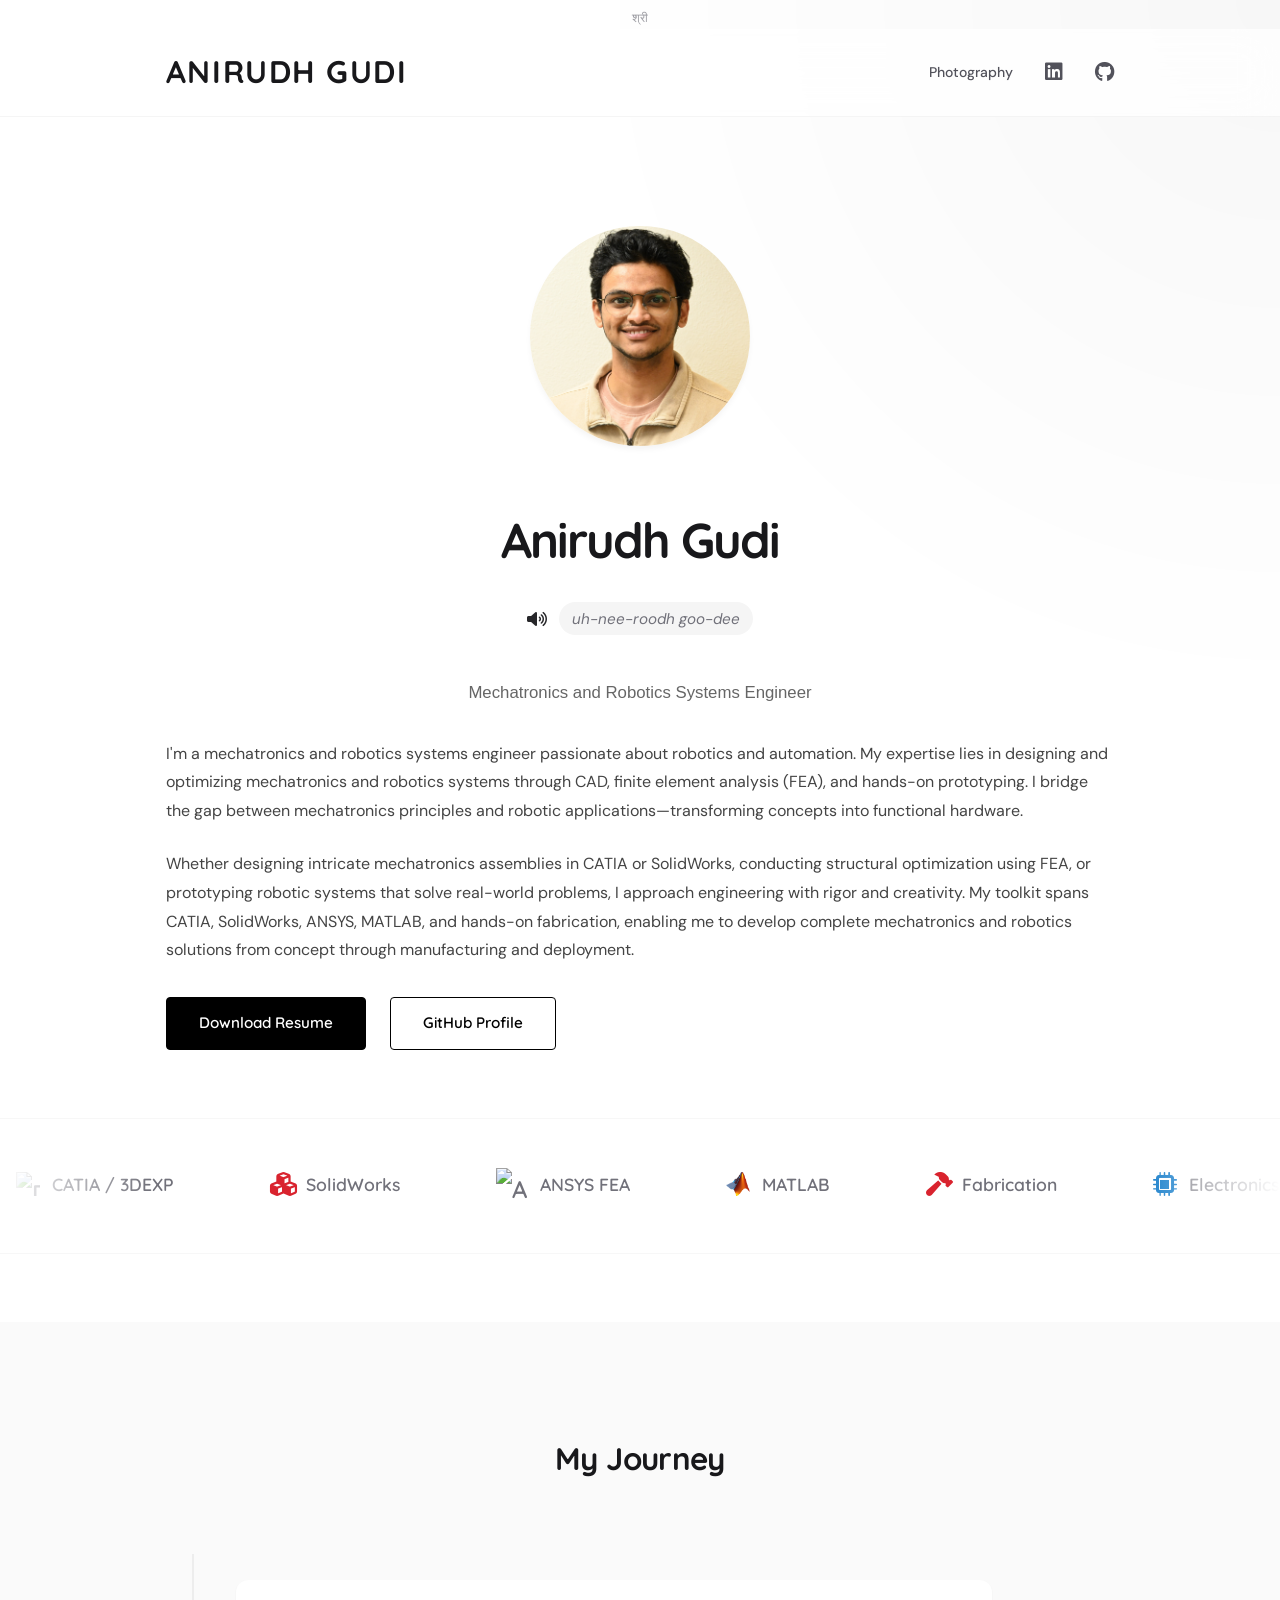
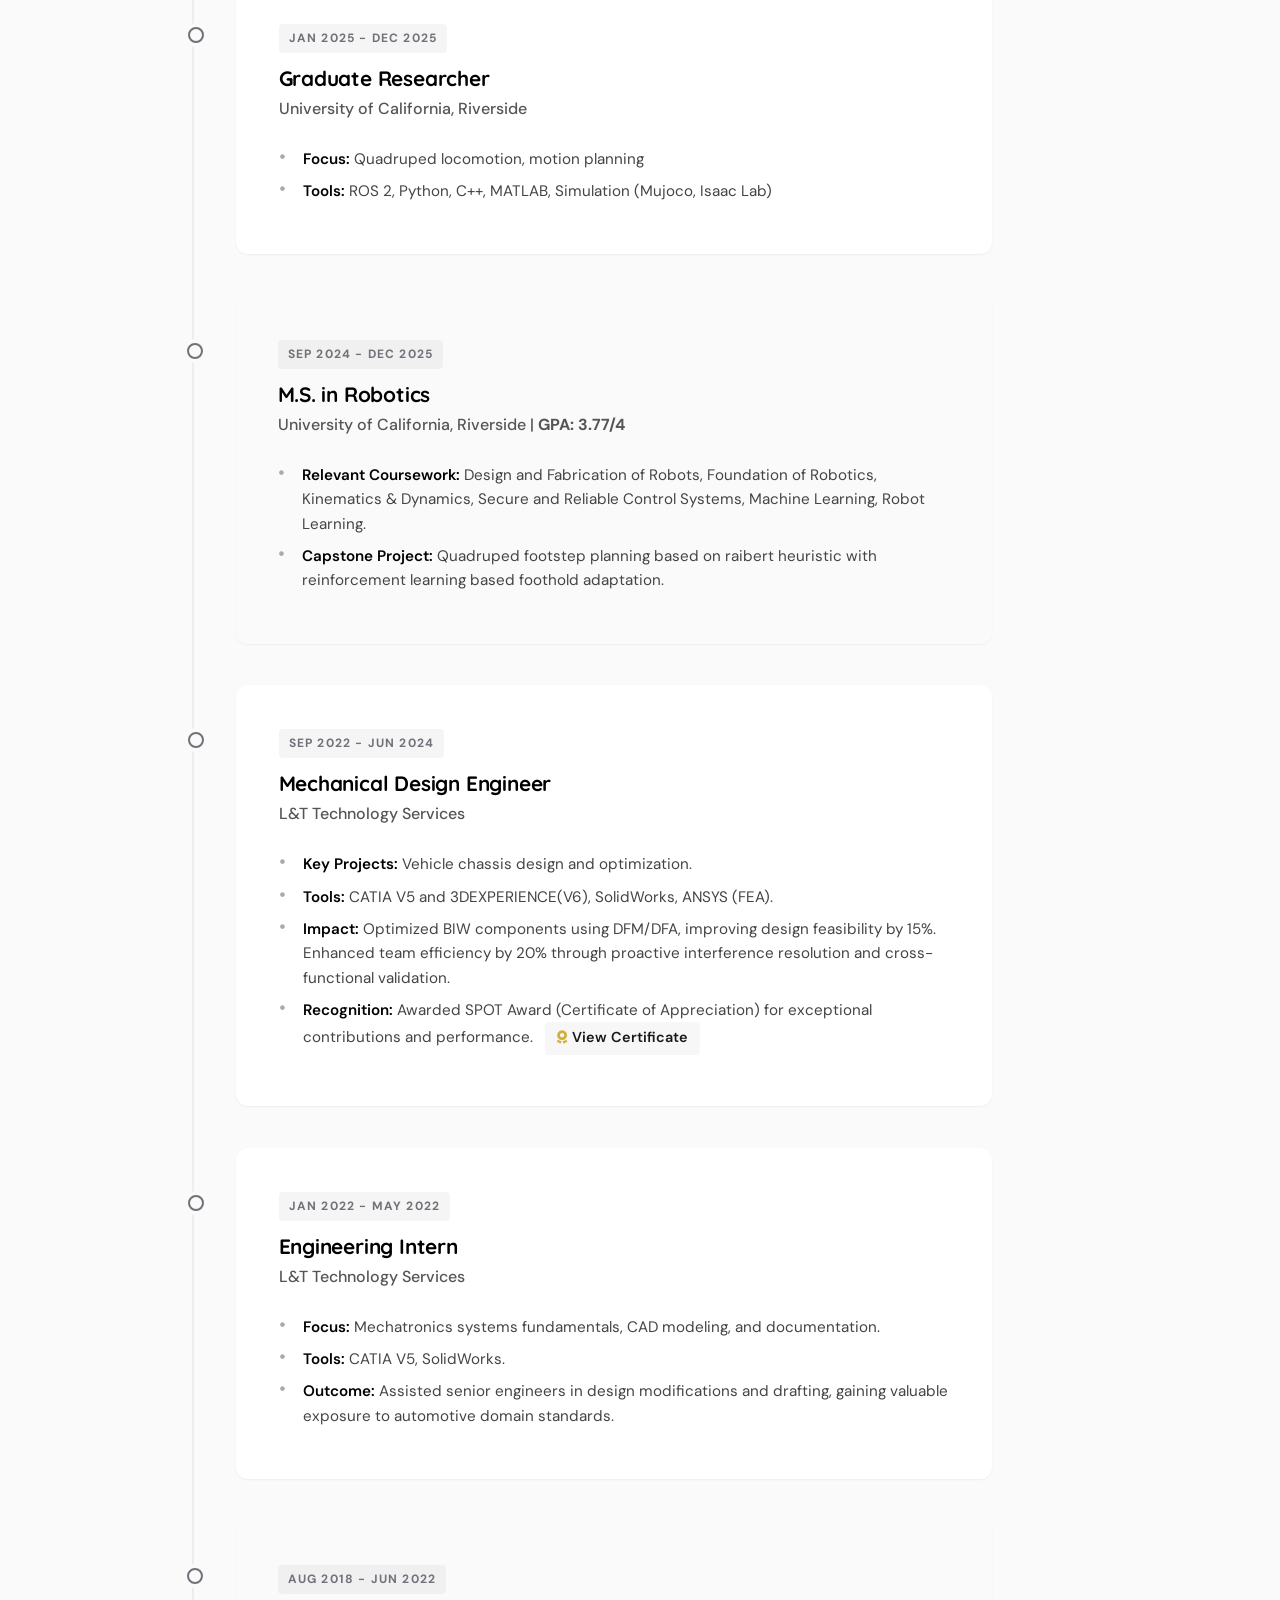
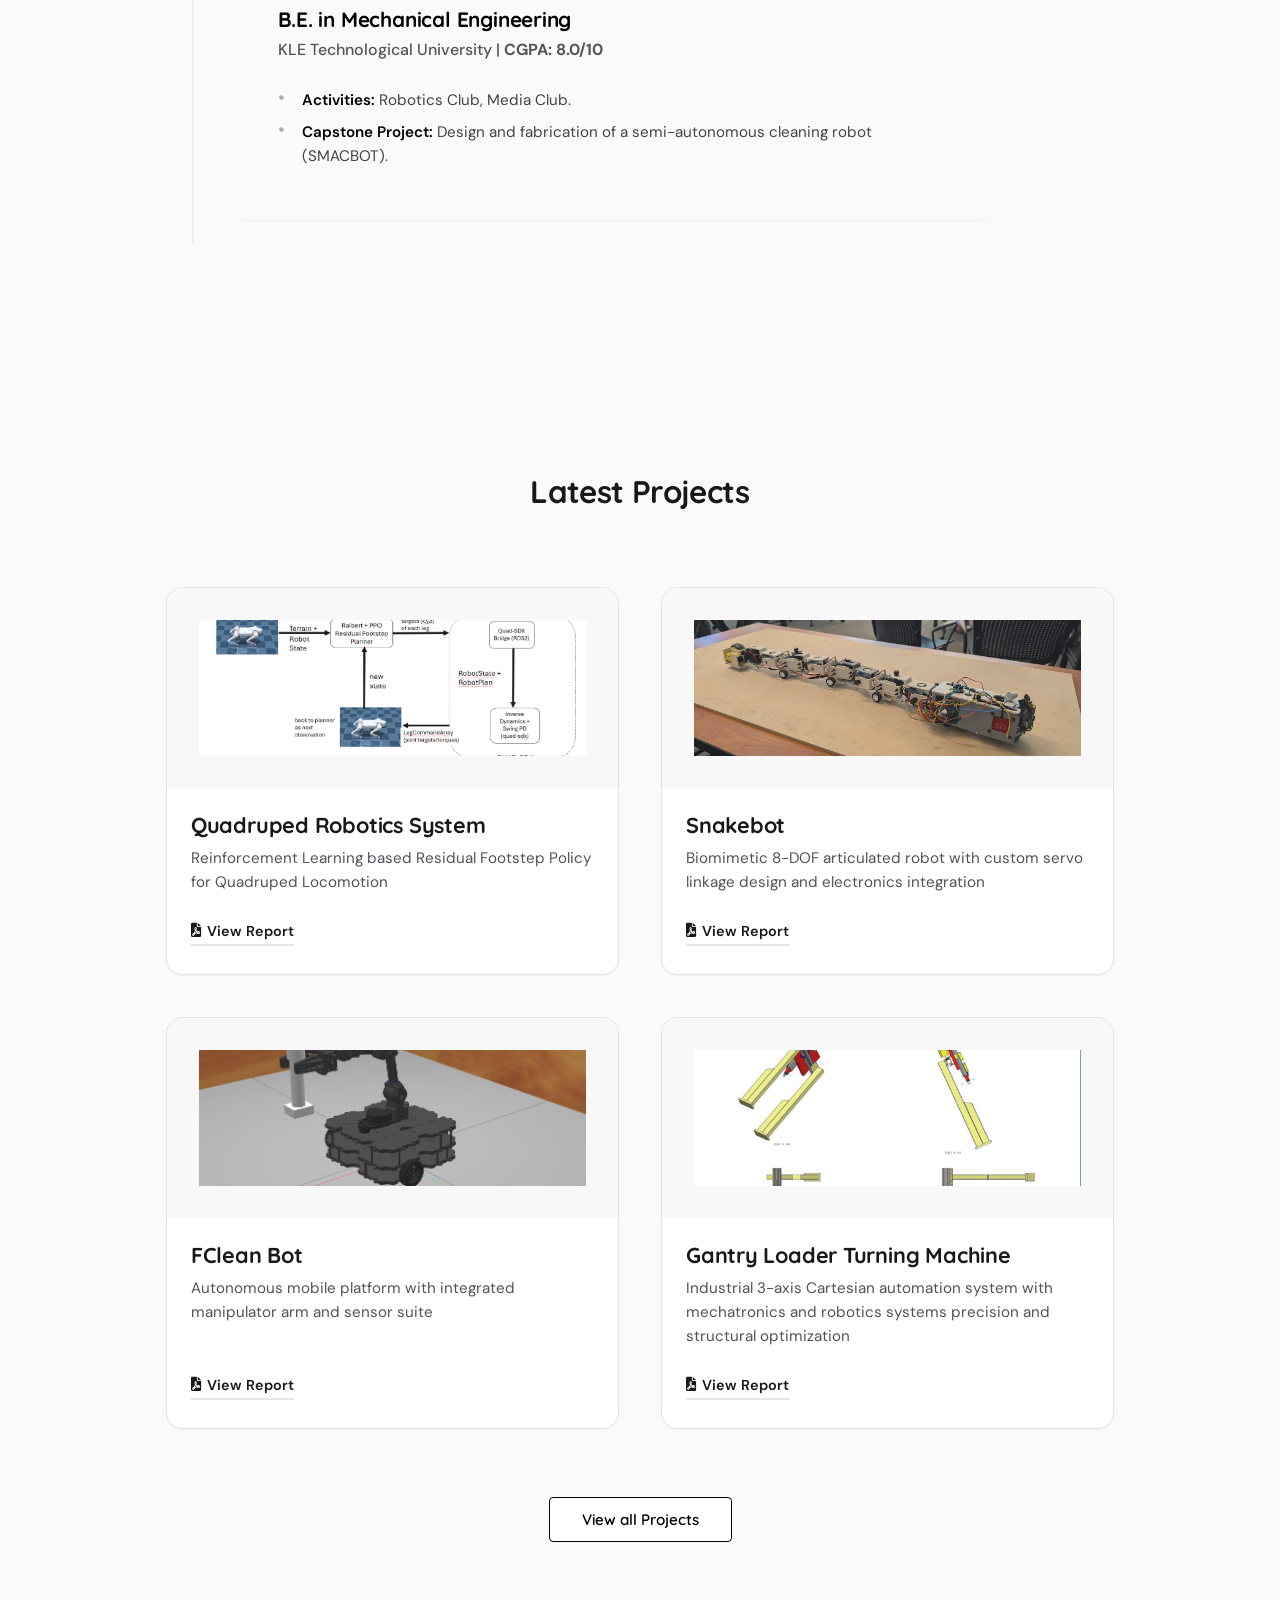
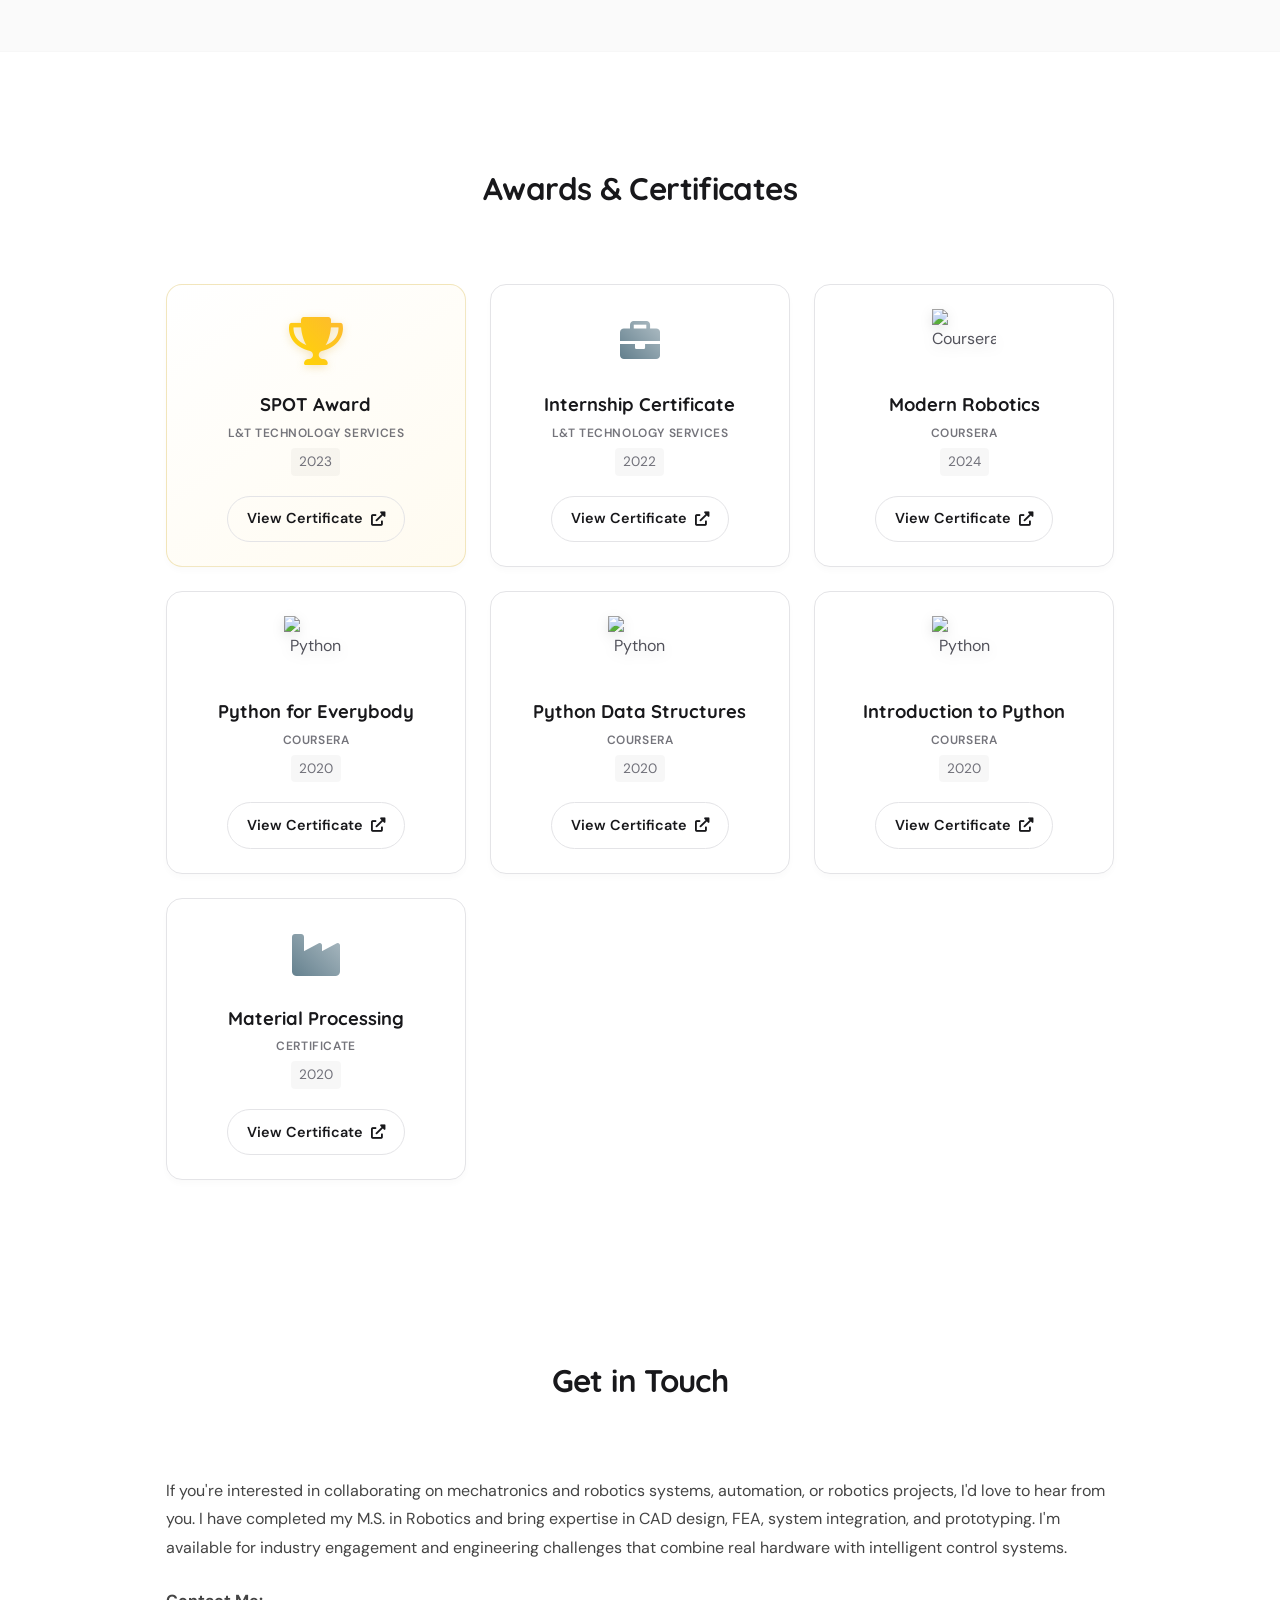
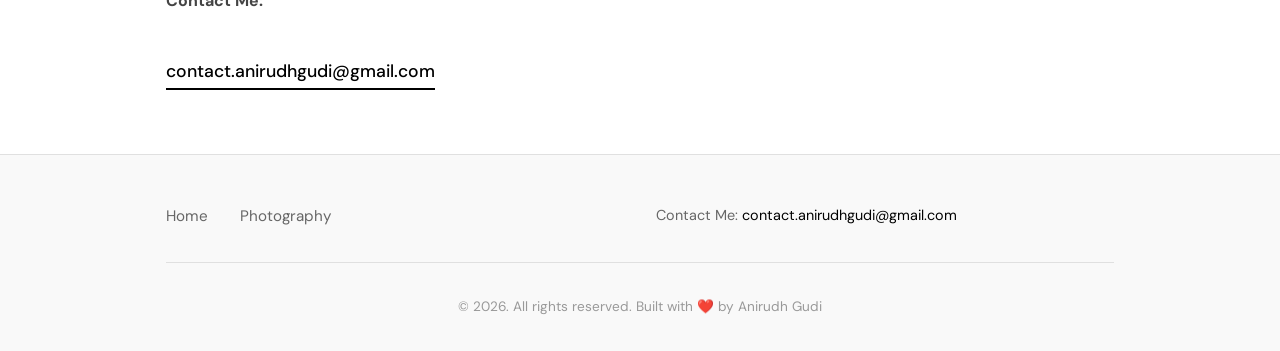
==== commit 481ef53f: "major" ====
--- a/index.html
+++ b/index.html
@@ -153,9 +153,9 @@
                 <!-- Card 3: Automotive Engineer -->
                 <div class="journey-card">
                     <span class="journey-date">Sep 2022 - Jun 2024</span>
-                    <h3 class="journey-role">Mechatronics and Robotics Systems Engineer</h3>
+                    <h3 class="journey-role">Mechanical Design Engineer</h3>
                     <p class="journey-org">L&T Technology Services</p>
-                    <p class="journey-desc">Mechatronics and robotics systems design and optimization.</p>
+                    <p class="journey-desc">.</p>
                     <ul class="journey-details">
                         <li><strong>Key Projects:</strong> Vehicle chassis design and optimization.</li>
                         <li><strong>Tools:</strong> CATIA V5 and 3DEXPERIENCE(V6), SolidWorks, ANSYS (FEA).</li>
@@ -175,10 +175,9 @@
                 <!-- Card 3.5: Internship (NEW) -->
                 <div class="journey-card">
                     <span class="journey-date">Jan 2022 - May 2022</span>
-                    <h3 class="journey-role">Mechatronics and Robotics Systems Intern</h3>
+                    <h3 class="journey-role">Engineering Intern</h3>
                     <p class="journey-org">L&T Technology Services</p>
-                    <p class="journey-desc">Gained practical experience in mechatronics and robotics systems design and
-                        industrial workflows.
+                    <p class="journey-desc">Gained practical experience in mechanical design engineering and trained with extensive set of CAD tools like Solidworks, CATIA and CREO.
                     </p>
                     <ul class="journey-details">
                         <li><strong>Focus:</strong> Mechatronics systems fundamentals, CAD modeling, and documentation.
@@ -193,7 +192,7 @@
                 <div class="journey-card education-card">
                     <div class="card-icon"><i class="fas fa-graduation-cap"></i></div>
                     <span class="journey-date">Aug 2018 - Jun 2022</span>
-                    <h3 class="journey-role">B.E. in Mechatronics and Robotics Systems Engineering</h3>
+                    <h3 class="journey-role">B.E. in Mechanical Engineering</h3>
                     <p class="journey-org">KLE Technological University | <strong>CGPA: 8.0/10</strong></p>
                     <p class="journey-desc">Foundation in mechatronics and robotics systems and diverse engineering
                         disciplines.</p>
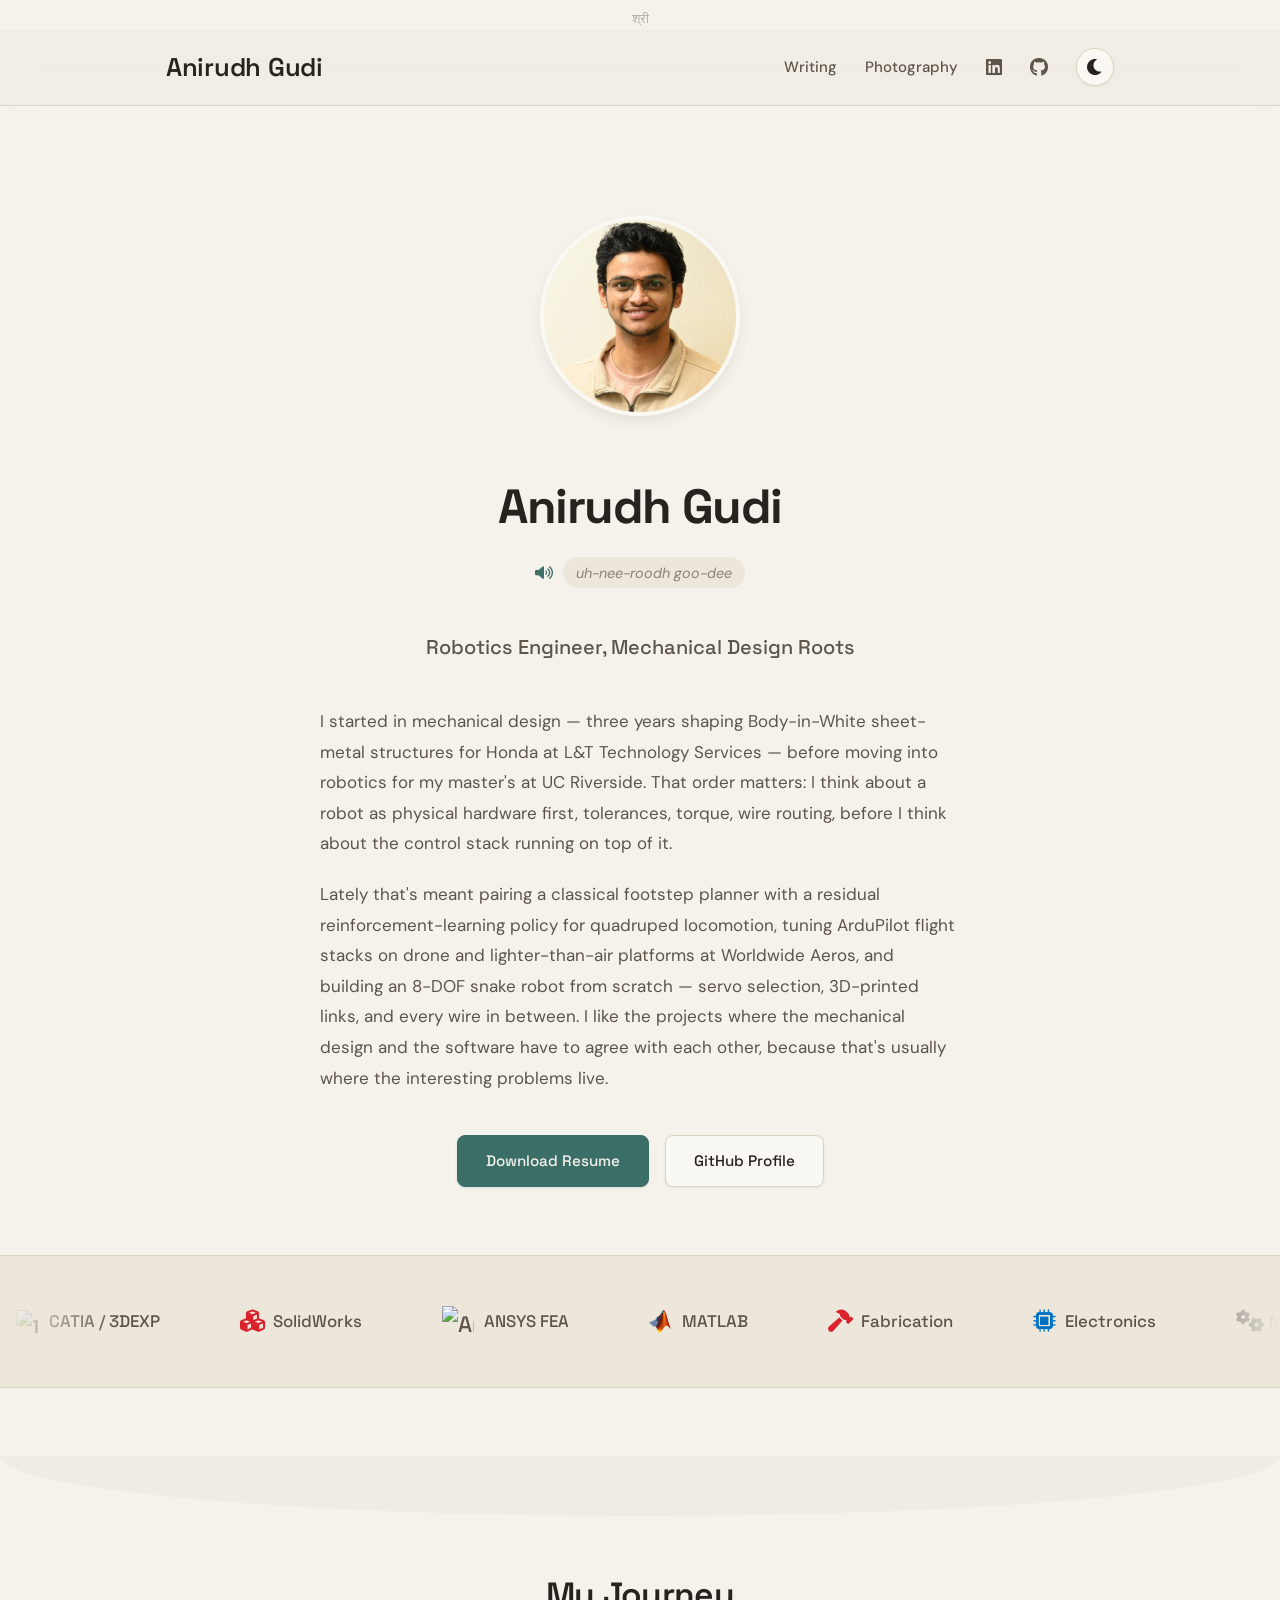
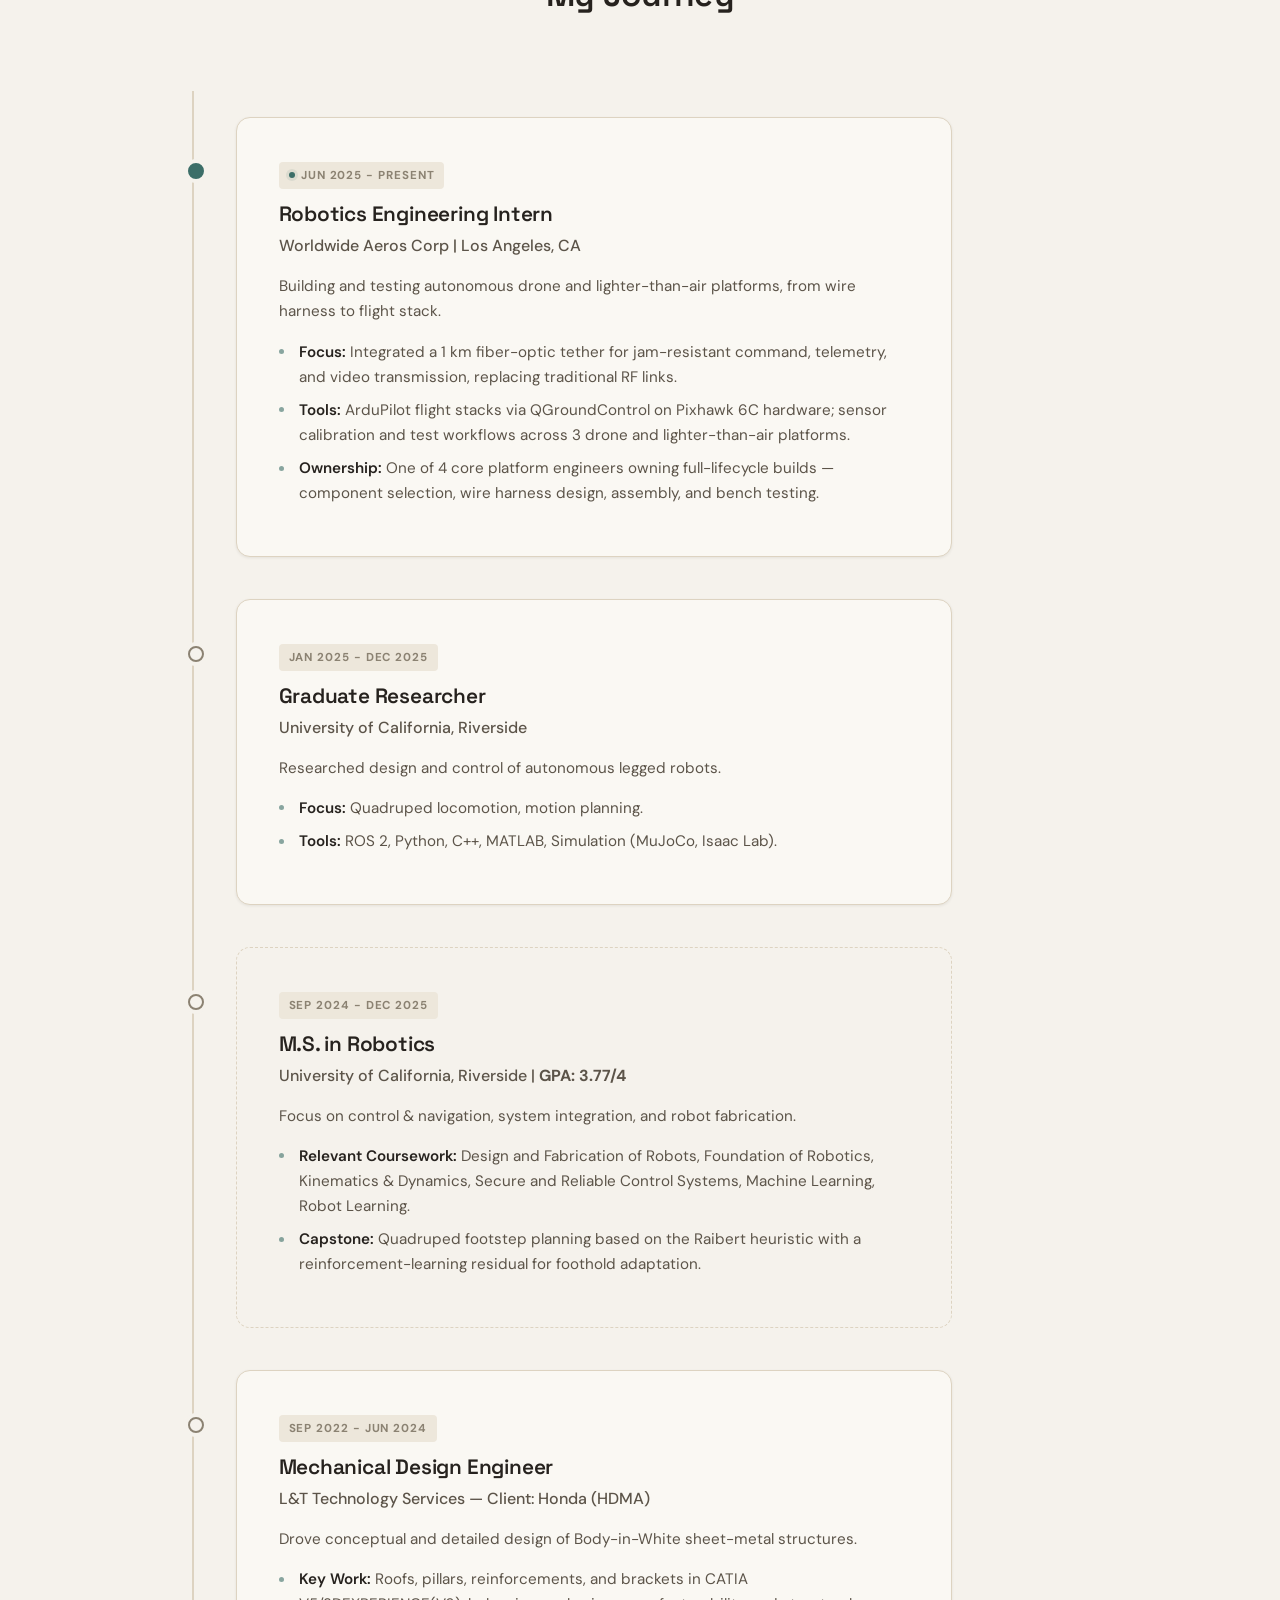
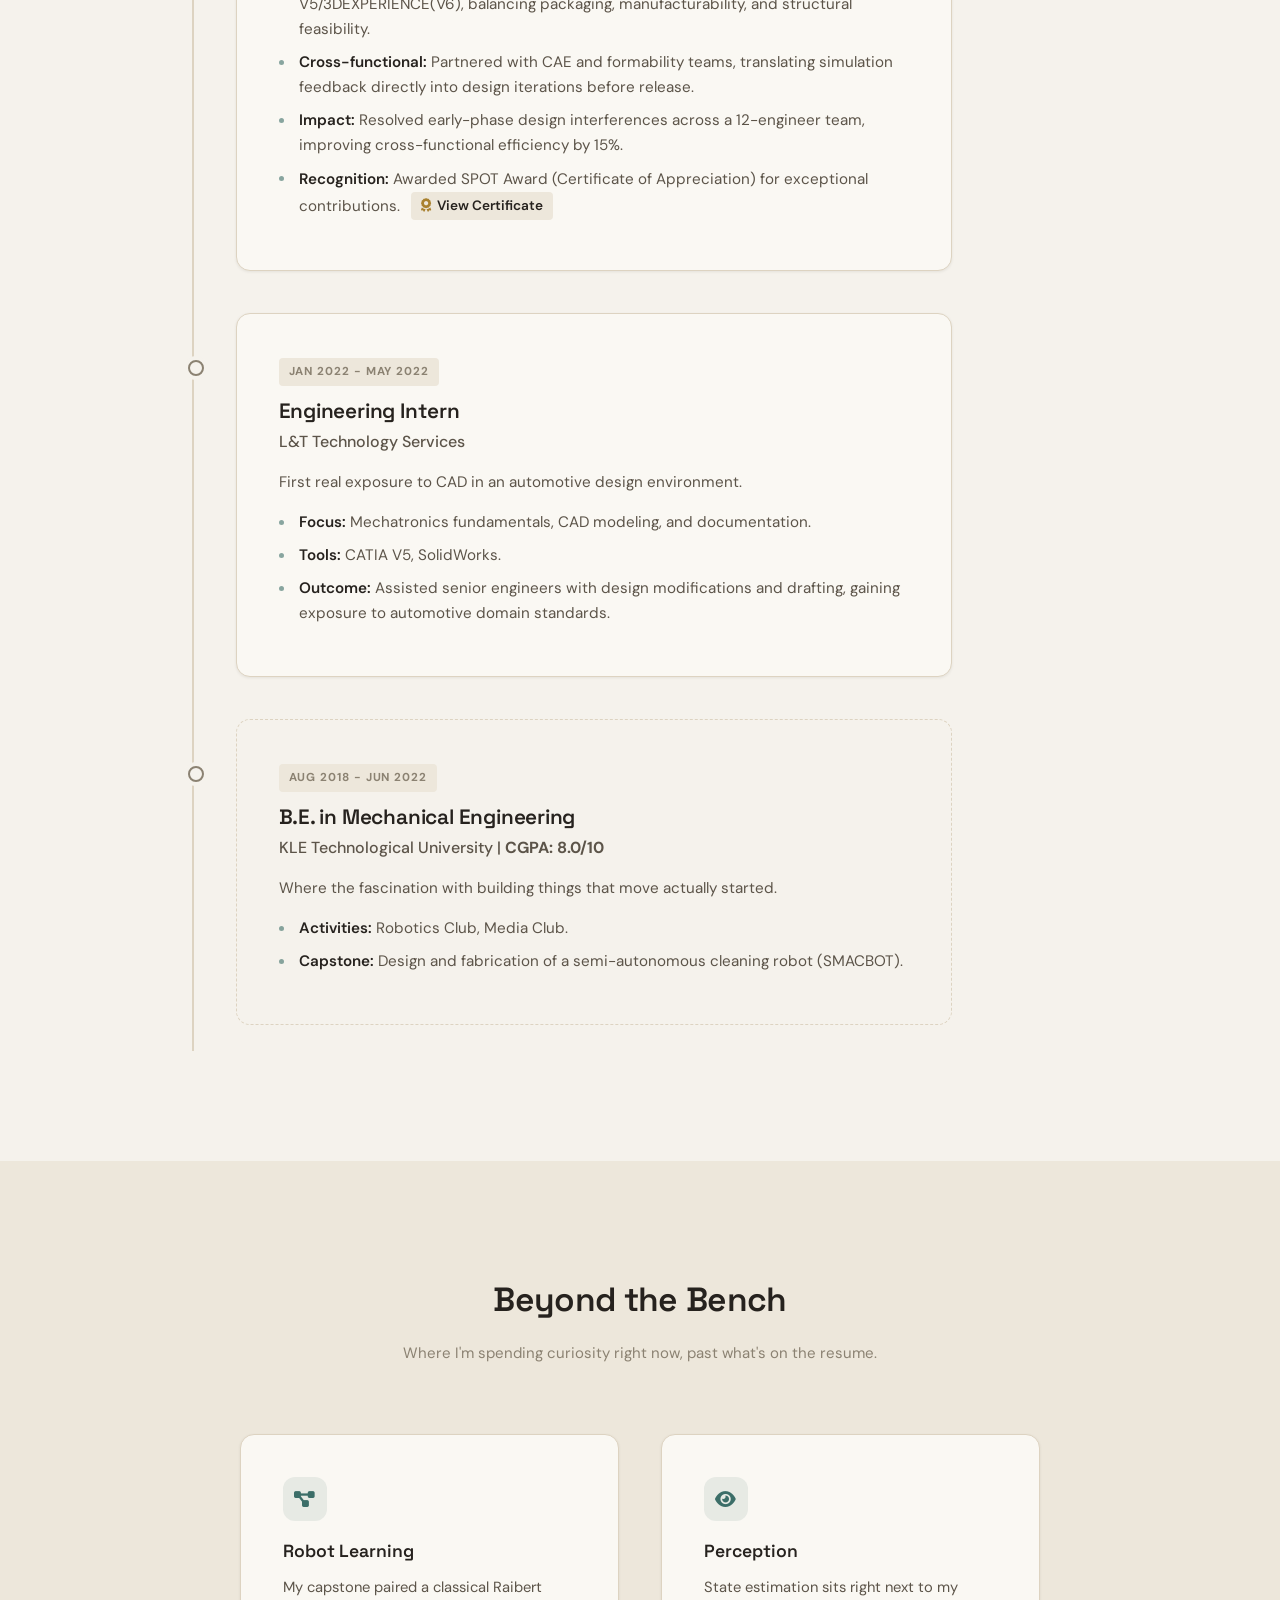
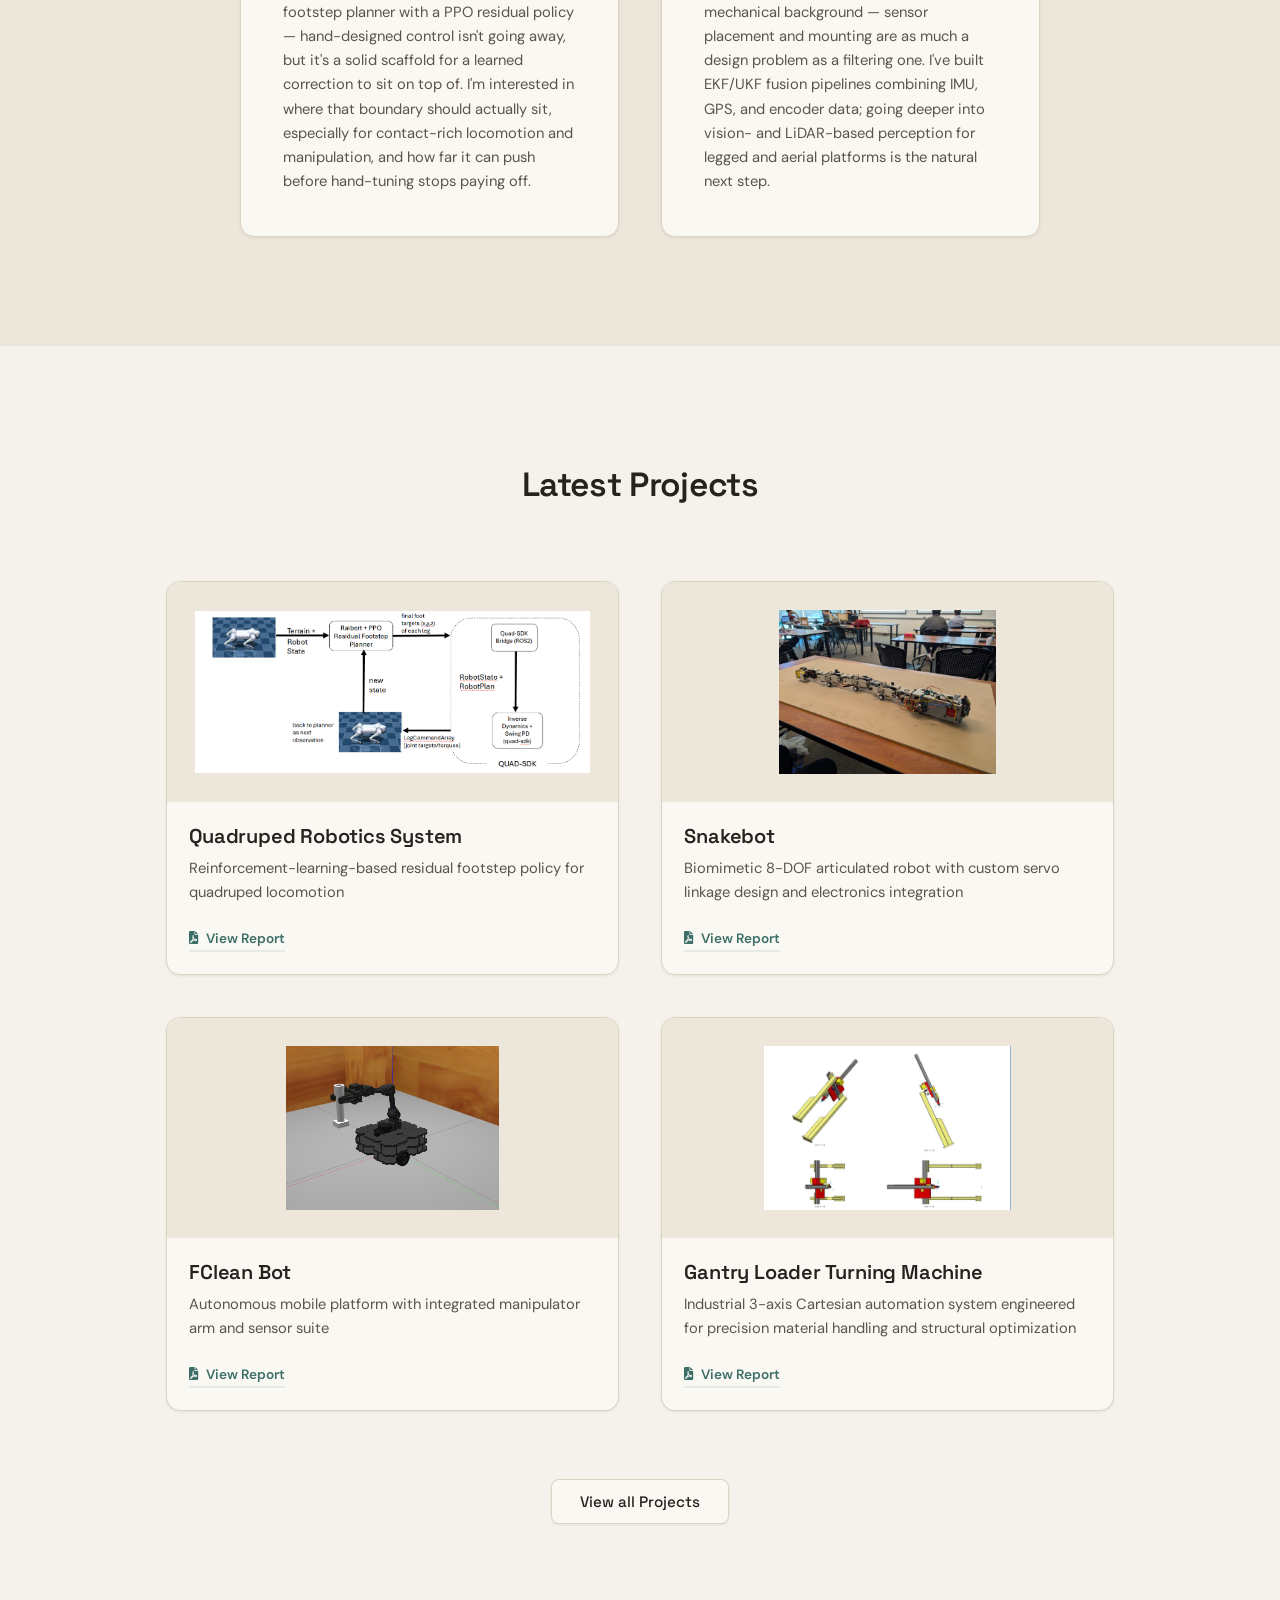
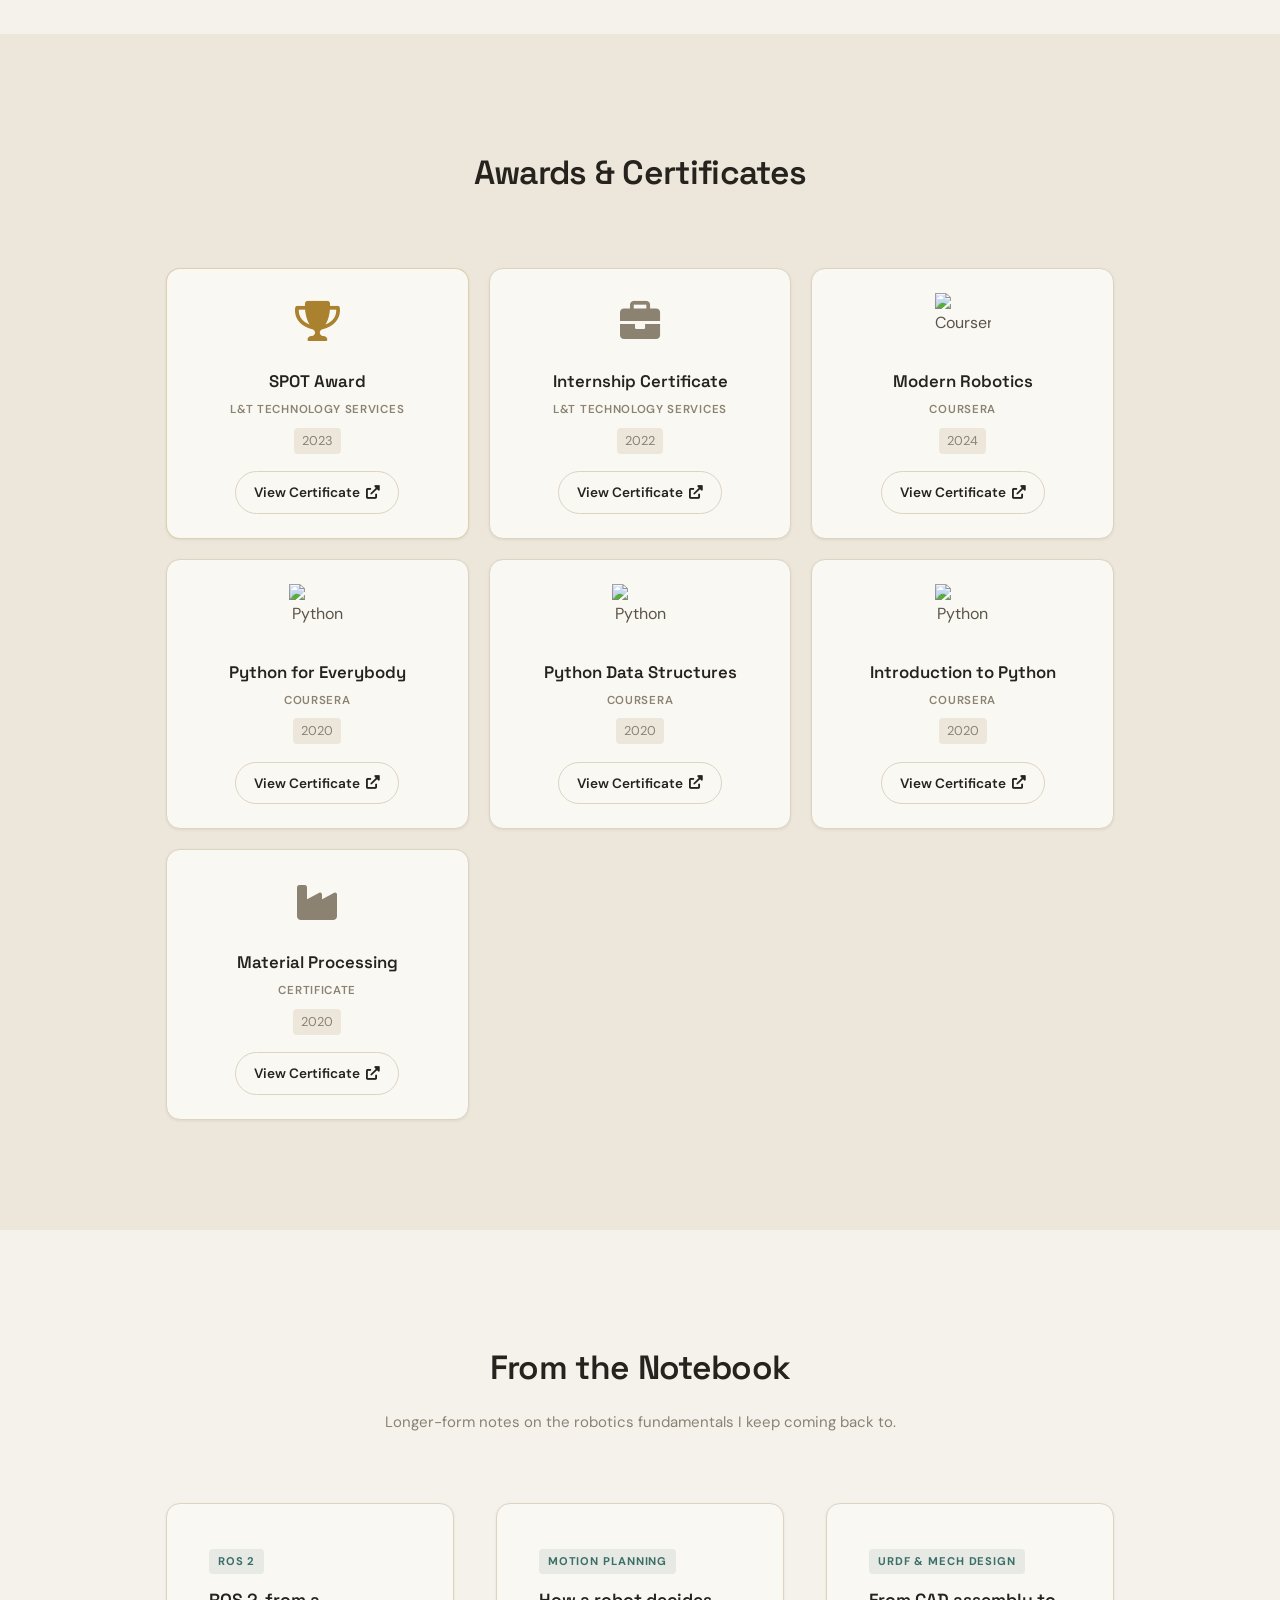
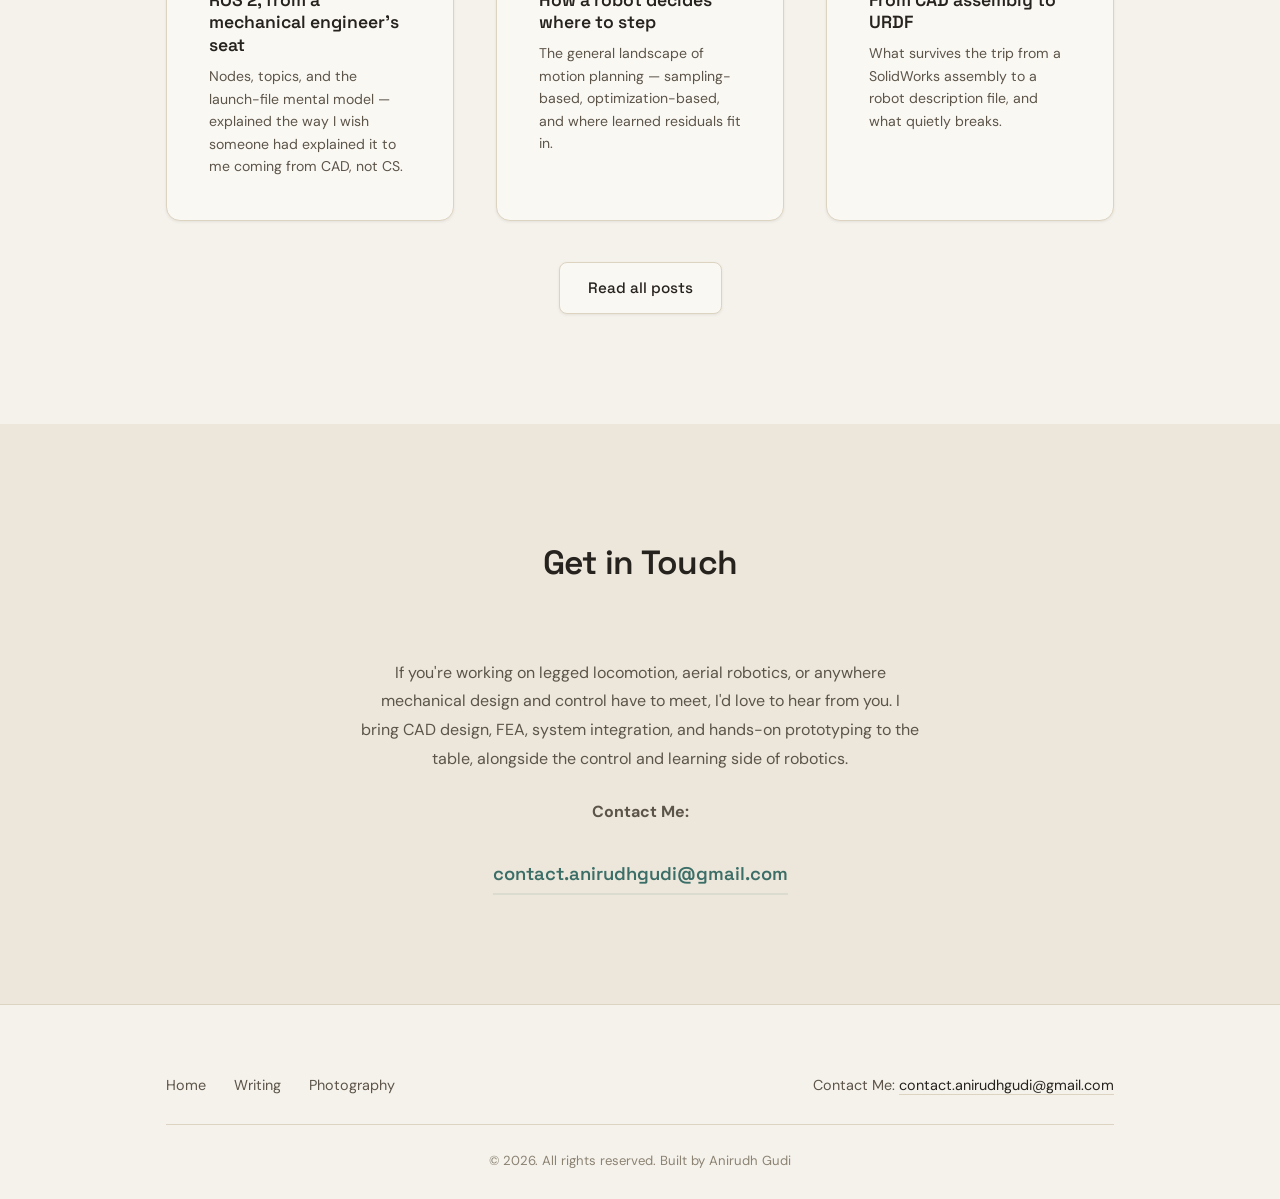
==== commit 4ffcc424: "New ui and updated made" ====
--- a/index.html
+++ b/index.html
@@ -1,543 +1,654 @@
-﻿<!DOCTYPE html>
-<html lang="en">
-
-<head>
-    <meta charset="UTF-8">
-    <meta name="viewport" content="width=device-width, initial-scale=1.0">
-    <meta name="description"
-        content="Anirudh Gudi - Mechatronics and Robotics Systems Engineer specializing in CAD design, FEA analysis, prototyping, and robotics systems with applications in automation and intelligent hardware.">
-    <title>Anirudh Gudi</title>
-    <link rel="icon" type="image/svg+xml" href="assets/favicon.svg">
-    <link rel="preconnect" href="https://fonts.googleapis.com">
-    <link rel="preconnect" href="https://fonts.gstatic.com" crossorigin>
-    <link
-        href="https://fonts.googleapis.com/css2?family=Quicksand:wght@400;500;600;700&family=DM+Sans:wght@400;500;700&display=swap"
-        rel="stylesheet">
-    <link rel="stylesheet" href="https://cdnjs.cloudflare.com/ajax/libs/font-awesome/6.0.0/css/all.min.css">
-    <link rel="stylesheet" type='text/css' href="https://cdn.jsdelivr.net/gh/devicons/devicon@latest/devicon.min.css" />
-    <link rel="stylesheet" href="style.css">
-</head>
-
-<body>
-    <div class="shree-text">श्री</div>
-    <!-- Simple Header -->
-    <header>
-        <div class="container">
-            <h1 class="site-title">Anirudh Gudi</h1>
-            <nav class="header-nav">
-                <a href="photography.html" class="nav-text">Photography</a>
-                <a href="https://www.linkedin.com/in/anirudh-gudi/" target="_blank" aria-label="LinkedIn"><i
-                        class="fab fa-linkedin"></i></a>
-                <a href="https://github.com/anirudhgudi" target="_blank" aria-label="GitHub"><i
-                        class="fab fa-github"></i></a>
-            </nav>
-        </div>
-    </header>
-
-    <!-- Hero Section -->
-    <section class="hero">
-        <div class="container">
-            <div class="hero-profile">
-                <img src="assets/Media/ProfilePicture.JPG" alt="Anirudh Gudi" class="profile-picture">
-            </div>
-
-            <h1 class="hero-name">Anirudh Gudi</h1>
-
-            <div class="name-pronunciation-container" id="play-pronunciation" title="Click to hear pronunciation">
-                <i class="fas fa-volume-up"></i>
-                <span>uh-nee-roodh goo-dee</span>
-            </div>
-            <h2 class="hero-subtitle">Mechatronics and Robotics Systems Engineer</h2>
-
-            <div class="hero-content">
-                <p>I'm a mechatronics and robotics systems engineer passionate about robotics and automation. My
-                    expertise lies in designing
-                    and optimizing mechatronics and robotics systems through CAD, finite element analysis (FEA), and
-                    hands-on
-                    prototyping. I bridge the gap between mechatronics principles and robotic
-                    applications—transforming concepts into functional hardware.</p>
-
-                <p>Whether designing intricate mechatronics assemblies in CATIA or SolidWorks, conducting structural
-                    optimization using FEA, or prototyping robotic systems that solve real-world problems, I approach
-                    engineering with rigor and creativity. My toolkit spans CATIA, SolidWorks, ANSYS, MATLAB, and
-                    hands-on fabrication, enabling me to develop complete mechatronics and robotics solutions from
-                    concept through manufacturing and deployment.</p>
-            </div>
-
-            <div class="hero-links">
-                <a href="assets/resume.pdf" class="btn-link btn-highlight" target="_blank">Download Resume</a>
-                <a href="https://github.com/anirudhgudi" class="btn-link" target="_blank">GitHub Profile</a>
-            </div>
-        </div>
-    </section>
-
-    <!-- Skills Marquee -->
-    <section class="skills-marquee">
-        <div class="marquee-content">
-            <!-- Set 1 -->
-            <div class="skill-item"><img src="https://cdn.simpleicons.org/dassaultsystemes" class="skill-icon-img"
-                    alt="DS"> CATIA / 3DEXP</div>
-            <div class="skill-item"><i class="fas fa-cubes" style="color: #d9232e;"></i> SolidWorks</div>
-            <div class="skill-item"><img src="https://cdn.simpleicons.org/ansys" class="skill-icon-img" alt="Ansys"
-                    style="width: 2rem; height: 2rem;"> ANSYS FEA</div>
-            <div class="skill-item"><img src="assets/Media/MATLAB.png" class="skill-icon-img" alt="MATLAB"> MATLAB</div>
-            <div class="skill-item"><i class="fas fa-hammer" style="color: #d9232e;"></i> Fabrication</div>
-            <div class="skill-item"><i class="fas fa-microchip" style="color: #0071c5;"></i> Electronics</div>
-            <div class="skill-item"><i class="fas fa-cogs" style="color: #4a4a4a;"></i> Mechatronics & Robotics Systems
-            </div>
-            <div class="skill-item"><img src="https://cdn.simpleicons.org/python" class="skill-icon-img" alt="Python">
-                Python</div>
-            <div class="skill-item"><i class="devicon-cplusplus-plain colored"></i> C++</div>
-            <div class="skill-item"><i class="devicon-ros-original colored"></i> ROS 2</div>
-            <div class="skill-item"><i class="devicon-linux-plain colored"></i> Linux</div>
-
-            <!-- Set 2 (Duplicate for loop) -->
-            <div class="skill-item"><img src="https://cdn.simpleicons.org/dassaultsystemes" class="skill-icon-img"
-                    alt="DS"> CATIA / 3DEXP</div>
-            <div class="skill-item"><i class="fas fa-cubes" style="color: #d9232e;"></i> SolidWorks</div>
-            <div class="skill-item"><img src="https://cdn.simpleicons.org/ansys" class="skill-icon-img" alt="Ansys"
-                    style="width: 2rem; height: 2rem;"> ANSYS FEA</div>
-            <div class="skill-item"><img src="assets/Media/MATLAB.png" class="skill-icon-img" alt="MATLAB"> MATLAB</div>
-            <div class="skill-item"><i class="fas fa-hammer" style="color: #d9232e;"></i> Fabrication</div>
-            <div class="skill-item"><i class="fas fa-microchip" style="color: #0071c5;"></i> Electronics</div>
-            <div class="skill-item"><i class="fas fa-cogs" style="color: #4a4a4a;"></i> Mechatronics & Robotics Systems
-            </div>
-            <div class="skill-item"><img src="https://cdn.simpleicons.org/python" class="skill-icon-img" alt="Python">
-                Python</div>
-            <div class="skill-item"><i class="devicon-cplusplus-plain colored"></i> C++</div>
-            <div class="skill-item"><i class="devicon-ros-original colored"></i> ROS 2</div>
-            <div class="skill-item"><i class="devicon-linux-plain colored"></i> Linux</div>
-        </div>
-    </section>
-
-    <!-- Journey Section (Minimalist Flow) -->
-    <section class="experience" id="journey">
-        <div class="container">
-            <h2 class="section-title">My Journey</h2>
-
-            <div class="journey-flow">
-
-                <!-- Card 1: Grad Research -->
-                <div class="journey-card">
-                    <span class="journey-date">Jan 2025 - Dec 2025</span>
-                    <h3 class="journey-role">Graduate Researcher</h3>
-                    <p class="journey-org">University of California, Riverside</p>
-                    <p class="journey-desc">Researched mechatronics and robotics systems design and control of
-                        autonomous legged robots.</p>
-                    <ul class="journey-details">
-                        <li><strong>Focus:</strong> Quadruped locomotion, motion planning
-                        </li>
-                        <li><strong>Tools:</strong> ROS 2, Python, C++, MATLAB, Simulation (Mujoco, Isaac Lab)</li>
-                    </ul>
-                </div>
-
-                <!-- Card 2: Masters (Education) -->
-                <div class="journey-card education-card">
-                    <div class="card-icon"><i class="fas fa-graduation-cap"></i></div>
-                    <span class="journey-date">Sep 2024 - Dec 2025</span>
-                    <h3 class="journey-role">M.S. in Robotics</h3>
-                    <p class="journey-org">University of California, Riverside | <strong>GPA: 3.77/4</strong></p>
-                    <p class="journey-desc">Focus on mechatronics and robotics systems design, system integration, and
-                        robot fabrication.</p>
-                    <ul class="journey-details">
-                        <li><strong>Relevant Coursework:</strong> Design and Fabrication of Robots, Foundation of
-                            Robotics, Kinematics & Dynamics, Secure and Reliable Control Systems, Machine Learning,
-                            Robot
-                            Learning.
-                        </li>
-                        <li><strong>Capstone Project:</strong> Quadruped footstep planning based on raibert heuristic
-                            with reinforcement learning based foothold adaptation.</li>
-                    </ul>
-                </div>
-
-                <!-- Card 3: Automotive Engineer -->
-                <div class="journey-card">
-                    <span class="journey-date">Sep 2022 - Jun 2024</span>
-                    <h3 class="journey-role">Mechanical Design Engineer</h3>
-                    <p class="journey-org">L&T Technology Services</p>
-                    <p class="journey-desc">.</p>
-                    <ul class="journey-details">
-                        <li><strong>Key Projects:</strong> Vehicle chassis design and optimization.</li>
-                        <li><strong>Tools:</strong> CATIA V5 and 3DEXPERIENCE(V6), SolidWorks, ANSYS (FEA).</li>
-                        <li><strong>Impact:</strong> Optimized BIW components using DFM/DFA, improving design
-                            feasibility by 15%. Enhanced team efficiency by 20% through proactive interference
-                            resolution and cross-functional validation.</li>
-                        <li><strong>Recognition:</strong> Awarded SPOT Award (Certificate of Appreciation) for
-                            exceptional
-                            contributions and performance.
-                            <a href="assets/SPOT_Award.pdf" target="_blank" class="certificate-link">
-                                <i class="fas fa-award"></i> View Certificate
-                            </a>
-                        </li>
-                    </ul>
-                </div>
-
-                <!-- Card 3.5: Internship (NEW) -->
-                <div class="journey-card">
-                    <span class="journey-date">Jan 2022 - May 2022</span>
-                    <h3 class="journey-role">Engineering Intern</h3>
-                    <p class="journey-org">L&T Technology Services</p>
-                    <p class="journey-desc">Gained practical experience in mechanical design engineering and trained with extensive set of CAD tools like Solidworks, CATIA and CREO.
-                    </p>
-                    <ul class="journey-details">
-                        <li><strong>Focus:</strong> Mechatronics systems fundamentals, CAD modeling, and documentation.
-                        </li>
-                        <li><strong>Tools:</strong> CATIA V5, SolidWorks.</li>
-                        <li><strong>Outcome:</strong> Assisted senior engineers in design modifications and drafting,
-                            gaining valuable exposure to automotive domain standards.</li>
-                    </ul>
-                </div>
-
-                <!-- Card 4: Bachelors (Education) -->
-                <div class="journey-card education-card">
-                    <div class="card-icon"><i class="fas fa-graduation-cap"></i></div>
-                    <span class="journey-date">Aug 2018 - Jun 2022</span>
-                    <h3 class="journey-role">B.E. in Mechanical Engineering</h3>
-                    <p class="journey-org">KLE Technological University | <strong>CGPA: 8.0/10</strong></p>
-                    <p class="journey-desc">Foundation in mechatronics and robotics systems and diverse engineering
-                        disciplines.</p>
-                    <ul class="journey-details">
-                        <li><strong>Activities:</strong> Robotics Club, Media Club.</li>
-                        <li><strong>Capstone Project:</strong> Design and fabrication of a semi-autonomous cleaning
-                            robot
-                            (SMACBOT).</li>
-                    </ul>
-                </div>
-
-            </div>
-        </div>
-    </section>
-
-    <!-- Latest Projects Section -->
-    <section class="projects">
-        <div class="container">
-            <h2 class="section-title">Latest Projects</h2>
-
-            <div class="projects-grid">
-                <!-- Project 0: Quadruped Locomotion (NEW) -->
-                <div class="project-card" data-project="0">
-                    <img src="assets/Media/Arch.png" alt="Quadruped Robotics System" class="project-image">
-                    <h3 class="project-title">Quadruped Robotics System</h3>
-                    <p class="project-desc">Reinforcement Learning based Residual Footstep Policy for Quadruped
-                        Locomotion</p>
-                    <a href="assets/QuadProject.pdf" target="_blank" class="project-report-link"
-                        onclick="event.stopPropagation()">
-                        <i class="fas fa-file-pdf"></i> View Report
-                    </a>
-                </div>
-
-                <!-- Project 1: Snake Bot (Old 0) -->
-                <div class="project-card" data-project="1">
-                    <img src="assets/Media/Snakebot.jpeg" alt="Snake Bot" class="project-image">
-                    <h3 class="project-title">Snakebot</h3>
-                    <p class="project-desc">Biomimetic 8-DOF articulated robot with custom servo linkage design and
-                        electronics integration</p>
-                    <a href="assets/Project1.pdf" target="_blank" class="project-report-link"
-                        onclick="event.stopPropagation()">
-                        <i class="fas fa-file-pdf"></i> View Report
-                    </a>
-                </div>
-
-                <!-- Project 2: FClean Bot (Old 1) -->
-                <div class="project-card" data-project="2">
-                    <img src="assets/Media/Project1_1.png" alt="FClean Bot" class="project-image">
-                    <h3 class="project-title">FClean Bot</h3>
-                    <p class="project-desc">Autonomous mobile platform with integrated manipulator arm and sensor suite
-                    </p>
-                    <a href="assets/Project2.pdf" target="_blank" class="project-report-link"
-                        onclick="event.stopPropagation()">
-                        <i class="fas fa-file-pdf"></i> View Report
-                    </a>
-                </div>
-
-                <!-- Project 3: Gantry Loader (Old 4) -->
-                <div class="project-card" data-project="3">
-                    <img src="assets/Media/GantryLoader.png" alt="Gantry Loader Turning Machine" class="project-image">
-                    <h3 class="project-title">Gantry Loader Turning Machine</h3>
-                    <p class="project-desc">Industrial 3-axis Cartesian automation system with mechatronics and robotics
-                        systems precision and
-                        structural optimization</p>
-                    <a href="assets/Project5.pdf" target="_blank" class="project-report-link"
-                        onclick="event.stopPropagation()">
-                        <i class="fas fa-file-pdf"></i> View Report
-                    </a>
-                </div>
-
-                <!-- Hidden projects - revealed when "View all Projects" is clicked -->
-
-                <!-- Project 4: SMACBOT (Moved up from 6) -->
-                <div class="project-card hidden-project" data-project="4">
-                    <img src="assets/Media/SMACBOT.jpg" alt="SMACBOT" class="project-image">
-                    <h3 class="project-title">SMACBOT</h3>
-                    <p class="project-desc">Automated smart floor mopping device for eco-friendly cleaning</p>
-                    <a href="assets/Project7.pdf" target="_blank" class="project-report-link"
-                        onclick="event.stopPropagation()">
-                        <i class="fas fa-file-pdf"></i> View Report
-                    </a>
-                </div>
-
-                <!-- Project 5: Adaptive Sensor Fusion (Old 2) -->
-                <div class="project-card hidden-project" data-project="5">
-                    <img src="assets/Media/sensor_fusion_architecture.png" alt="Adaptive Sensor Fusion"
-                        class="project-image">
-                    <h3 class="project-title">Sensor Fusion for Vehicle Localization</h3>
-                    <p class="project-desc">Multi-sensor integration and mechatronics sensor mounting design for robust
-                        positioning</p>
-                    <a href="assets/Project3.pdf" target="_blank" class="project-report-link"
-                        onclick="event.stopPropagation()">
-                        <i class="fas fa-file-pdf"></i> View Report
-                    </a>
-                </div>
-
-                <!-- Project 6: Fault Detection (Old 3) -->
-                <div class="project-card hidden-project" data-project="6">
-                    <img src="assets/Media/Scara.png" alt="SCARA Robot Fault Detection" class="project-image">
-                    <h3 class="project-title">SCARA Robot Design & Diagnostics</h3>
-                    <p class="project-desc">Mechatronics and robotics systems design and diagnostic framework for
-                        precision 4-DOF robotic arm
-                    </p>
-                    <a href="assets/SCARA_Fault_Detection_Presentation.pdf" target="_blank" class="project-report-link"
-                        onclick="event.stopPropagation()">
-                        <i class="fas fa-file-pdf"></i> View Report
-                    </a>
-                </div>
-                <!-- Project 7: Surveillance (Old 9) -->
-                <div class="project-card hidden-project" data-project="7">
-                    <img src="assets/Media/SurvRob.png" alt="FEA Optimization" class="project-image">
-                    <h3 class="project-title">Autonomous Surveillance Quadrotor</h3>
-                    <p class="project-desc">Mechatronics and robotics systems design and integration of vision-based
-                        aerial surveillance
-                        platform</p>
-                    <a href="assets/Project9.pdf" target="_blank" class="project-report-link"
-                        onclick="event.stopPropagation()">
-                        <i class="fas fa-file-pdf"></i> View Report
-                    </a>
-                </div>
-
-                <!-- Project 8: Flywheel (Old 5) -->
-                <div class="project-card hidden-project" data-project="8">
-                    <!-- <img src="assets/Media/Flywheel.png" alt="Material Processing Analysis" class="project-image"> -->
-                    <h3 class="project-title">Flywheel Weight Optimization</h3>
-                    <p class="project-desc">FEA-driven geometry optimization and structural analysis achieving 35% mass
-                        reduction</p>
-                    <a href="assets/Project6.pdf" target="_blank" class="project-report-link"
-                        onclick="event.stopPropagation()">
-                        <i class="fas fa-file-pdf"></i> View Report
-                    </a>
-                </div>
-
-                <!-- Project 9: Worktable (Old 7) -->
-                <div class="project-card hidden-project" data-project="9">
-                    <!-- <img src="assets/Media/Worktable.png" alt="Advanced CAD Design" class="project-image"> -->
-                    <h3 class="project-title">Precision Positioning System</h3>
-                    <p class="project-desc">Feedback-controlled mechatronics and robotics systems positioning platform
-                        for precision machining
-                        applications</p>
-                    <a href="assets/Project8.pdf" target="_blank" class="project-report-link"
-                        onclick="event.stopPropagation()">
-                        <i class="fas fa-file-pdf"></i> View Report
-                    </a>
-                </div>
-
-
-            </div>
-
-            <div class="view-all-link">
-                <button id="viewAllBtn" class="btn-link">View all Projects</button>
-            </div>
-        </div>
-    </section>
-
-    <!-- Awards & Certificates Section -->
-    <section class="awards" id="awards">
-        <div class="container">
-            <h2 class="section-title">Awards & Certificates</h2>
-
-            <div class="certificates-grid">
-                <!-- SPOT Award -->
-                <div class="certificate-card box-glow-gold">
-                    <div class="cert-icon-wrapper">
-                        <i class="fas fa-trophy trophy-anim"></i>
-                    </div>
-                    <div class="cert-content">
-                        <h3 class="cert-title">SPOT Award</h3>
-                        <p class="cert-org">L&T Technology Services</p>
-                        <p class="cert-date">2023</p>
-                        <a href="assets/SPOT_Award.pdf" target="_blank" class="cert-link">
-                            View Certificate <i class="fas fa-external-link-alt"></i>
-                        </a>
-                    </div>
-                </div>
-
-                <!-- Internship Certificate -->
-                <div class="certificate-card">
-                    <div class="cert-icon-wrapper">
-                        <i class="fas fa-briefcase industry-anim" style="font-size: 2.5rem;"></i>
-                    </div>
-                    <div class="cert-content">
-                        <h3 class="cert-title">Internship Certificate</h3>
-                        <p class="cert-org">L&T Technology Services</p>
-                        <p class="cert-date">2022</p>
-                        <a href="assets/Intern.pdf" target="_blank" class="cert-link">
-                            View Certificate <i class="fas fa-external-link-alt"></i>
-                        </a>
-                    </div>
-                </div>
-
-                <!-- Modern Robotics (Coursera) -->
-                <div class="certificate-card">
-                    <div class="cert-icon-wrapper">
-                        <img src="https://cdn.simpleicons.org/coursera/0056D2" alt="Coursera" class="cert-brand-icon">
-                    </div>
-                    <div class="cert-content">
-                        <h3 class="cert-title">Modern Robotics</h3>
-                        <p class="cert-org">Coursera</p>
-                        <p class="cert-date">2024</p>
-                        <a href="assets/Coursera_ModernRobotics.pdf" target="_blank" class="cert-link">
-                            View Certificate <i class="fas fa-external-link-alt"></i>
-                        </a>
-                    </div>
-                </div>
-
-                <!-- Python for Everybody (Coursera) -->
-                <div class="certificate-card">
-                    <div class="cert-icon-wrapper">
-                        <img src="https://cdn.simpleicons.org/python" alt="Python" class="cert-brand-icon">
-                    </div>
-                    <div class="cert-content">
-                        <h3 class="cert-title">Python for Everybody</h3>
-                        <p class="cert-org">Coursera</p>
-                        <p class="cert-date">2020</p>
-                        <a href="assets/Coursera_PythonForEverybody.pdf" target="_blank" class="cert-link">
-                            View Certificate <i class="fas fa-external-link-alt"></i>
-                        </a>
-                    </div>
-                </div>
-
-                <!-- Python Data Structures (Coursera) -->
-                <div class="certificate-card">
-                    <div class="cert-icon-wrapper">
-                        <img src="https://cdn.simpleicons.org/python" alt="Python" class="cert-brand-icon">
-                    </div>
-                    <div class="cert-content">
-                        <h3 class="cert-title">Python Data Structures</h3>
-                        <p class="cert-org">Coursera</p>
-                        <p class="cert-date">2020</p>
-                        <a href="assets/Coursera_PythonDSA.pdf" target="_blank" class="cert-link">
-                            View Certificate <i class="fas fa-external-link-alt"></i>
-                        </a>
-                    </div>
-                </div>
-
-                <!-- Intro to Python (Coursera) -->
-                <div class="certificate-card">
-                    <div class="cert-icon-wrapper">
-                        <img src="https://cdn.simpleicons.org/python" alt="Python" class="cert-brand-icon">
-                    </div>
-                    <div class="cert-content">
-                        <h3 class="cert-title">Introduction to Python</h3>
-                        <p class="cert-org">Coursera</p>
-                        <p class="cert-date">2020</p>
-                        <a href="assets/Coursera_IntroPython.pdf" target="_blank" class="cert-link">
-                            View Certificate <i class="fas fa-external-link-alt"></i>
-                        </a>
-                    </div>
-                </div>
-
-                <!-- Material Processing -->
-                <div class="certificate-card">
-                    <div class="cert-icon-wrapper">
-                        <!-- Using a generic industrial icon but with color/gradient class -->
-                        <i class="fas fa-industry industry-anim"></i>
-                    </div>
-                    <div class="cert-content">
-                        <h3 class="cert-title">Material Processing</h3>
-                        <p class="cert-org">Certificate</p>
-                        <p class="cert-date">2020</p>
-                        <a href="assets/Certificate_MaterialProcessing.pdf" target="_blank" class="cert-link">
-                            View Certificate <i class="fas fa-external-link-alt"></i>
-                        </a>
-                    </div>
-                </div>
-            </div>
-        </div>
-    </section>
-
-    <!-- Contact & Support Section -->
-    <section class="contact">
-        <div class="container">
-            <h2 class="section-title">Get in Touch</h2>
-
-            <div class="contact-content">
-                <p>If you're interested in collaborating on mechatronics and robotics systems, automation, or robotics
-                    projects, I'd love to hear from you. I have completed my M.S. in Robotics and bring expertise in
-                    CAD design, FEA, system integration, and prototyping. I'm available for industry engagement and
-                    engineering challenges that combine real hardware with intelligent control systems.</p>
-
-                <p><strong>Contact Me:</strong></p>
-                <a href="mailto:contact.anirudhgudi@gmail.com" class="email-highlight">contact.anirudhgudi@gmail.com</a>
-            </div>
-        </div>
-    </section>
-
-    <!-- Footer -->
-    <footer>
-        <div class="container">
-            <div class="footer-content">
-                <div class="footer-nav">
-                    <a href="index.html">Home</a>
-                    <a href="photography.html">Photography</a>
-                </div>
-
-
-
-                <div class="footer-contact">
-                    <p>Contact Me: <a href="mailto:contact.anirudhgudi@gmail.com">contact.anirudhgudi@gmail.com</a></p>
-                </div>
-            </div>
-
-            <div class="footer-bottom">
-                <p>&copy; 2026. All rights reserved. Built with ❤️ by Anirudh Gudi</p>
-            </div>
-        </div>
-    </footer>
-
-    <!-- Project Detail Modal -->
-    <div id="projectModal" class="modal">
-        <div class="modal-content">
-            <span class="modal-close">&times;</span>
-            <div class="modal-body">
-                <h2 id="modalTitle" class="modal-title"></h2>
-                <img id="modalImage" class="modal-image" src="" alt="">
-
-                <div class="modal-gallery" id="modalGallery">
-                    <!-- Gallery images injected here -->
-                </div>
-
-                <div class="modal-section">
-                    <h3 class="modal-section-title">Overview</h3>
-                    <p id="modalOverview" class="modal-section-content"></p>
-                </div>
-
-                <div class="modal-section">
-                    <h3 class="modal-section-title">Challenge</h3>
-                    <p id="modalChallenge" class="modal-section-content"></p>
-                </div>
-
-                <div class="modal-section">
-                    <h3 class="modal-section-title">Solution</h3>
-                    <p id="modalSolution" class="modal-section-content"></p>
-                </div>
-
-                <div class="modal-section">
-                    <h3 class="modal-section-title">Impact</h3>
-                    <p id="modalImpact" class="modal-section-content"></p>
-                </div>
-            </div>
-        </div>
-    </div>
-
-    <script src="scripts.js"></script>
-</body>
-
-</html>+<!DOCTYPE html>
+<html lang="en">
+
+<head>
+    <meta charset="UTF-8">
+    <meta name="viewport" content="width=device-width, initial-scale=1.0">
+    <meta name="description"
+        content="Anirudh Gudi — Robotics engineer with a mechanical design background. CAD, FEA, prototyping, and control systems for legged and aerial robots.">
+    <title>Anirudh Gudi</title>
+    <link rel="icon" type="image/svg+xml" href="assets/favicon.svg">
+    <script>
+        (function () {
+            var saved = localStorage.getItem('theme');
+            if (saved) document.documentElement.setAttribute('data-theme', saved);
+        })();
+    </script>
+    <link rel="preconnect" href="https://fonts.googleapis.com">
+    <link rel="preconnect" href="https://fonts.gstatic.com" crossorigin>
+    <link
+        href="https://fonts.googleapis.com/css2?family=Space+Grotesk:wght@500;600;700&family=DM+Sans:ital,wght@0,400;0,500;0,700;1,400&display=swap"
+        rel="stylesheet">
+    <link rel="stylesheet" href="https://cdnjs.cloudflare.com/ajax/libs/font-awesome/6.0.0/css/all.min.css">
+    <link rel="stylesheet" type='text/css' href="https://cdn.jsdelivr.net/gh/devicons/devicon@latest/devicon.min.css" />
+    <link rel="stylesheet" href="style.css">
+</head>
+
+<body>
+    <div class="shree-text">श्री</div>
+    <!-- Header -->
+    <header>
+        <div class="container">
+            <a href="index.html" class="site-title">Anirudh Gudi</a>
+            <nav class="header-nav">
+                <a href="blog.html" class="nav-text">Writing</a>
+                <a href="photography.html" class="nav-text">Photography</a>
+                <a href="https://www.linkedin.com/in/anirudh-gudi/" target="_blank" aria-label="LinkedIn"><i
+                        class="fab fa-linkedin"></i></a>
+                <a href="https://github.com/anirudhgudi" target="_blank" aria-label="GitHub"><i
+                        class="fab fa-github"></i></a>
+                <button id="themeToggle" class="theme-toggle" aria-label="Toggle dark mode">
+                    <i class="fas fa-moon"></i>
+                    <i class="fas fa-sun"></i>
+                </button>
+            </nav>
+        </div>
+    </header>
+
+    <!-- Hero Section -->
+    <section class="hero">
+        <div class="container">
+            <div class="hero-profile">
+                <img src="assets/Media/ProfilePicture.JPG" alt="Anirudh Gudi" class="profile-picture">
+            </div>
+
+            <h1 class="hero-name">Anirudh Gudi</h1>
+
+            <div class="name-pronunciation-container" id="play-pronunciation" title="Click to hear pronunciation">
+                <i class="fas fa-volume-up"></i>
+                <span>uh-nee-roodh goo-dee</span>
+            </div>
+            <h2 class="hero-subtitle">Robotics Engineer, Mechanical Design Roots</h2>
+
+            <div class="hero-content">
+                <p>I started in mechanical design — three years shaping Body-in-White sheet-metal structures for
+                    Honda at L&T Technology Services — before moving into robotics for my master's at UC Riverside.
+                    That order matters: I think about a robot as physical hardware first, tolerances, torque, wire
+                    routing, before I think about the control stack running on top of it.</p>
+
+                <p>Lately that's meant pairing a classical footstep planner with a residual reinforcement-learning
+                    policy for quadruped locomotion, tuning ArduPilot flight stacks on drone and lighter-than-air
+                    platforms at Worldwide Aeros, and building an 8-DOF snake robot from scratch — servo selection,
+                    3D-printed links, and every wire in between. I like the projects where the mechanical design and
+                    the software have to agree with each other, because that's usually where the interesting problems
+                    live.</p>
+            </div>
+
+            <div class="hero-links">
+                <a href="assets/Resume.pdf" class="btn-link btn-highlight" target="_blank">Download Resume</a>
+                <a href="https://github.com/anirudhgudi" class="btn-link" target="_blank">GitHub Profile</a>
+            </div>
+        </div>
+    </section>
+
+    <!-- Skills Marquee -->
+    <section class="skills-marquee">
+        <div class="marquee-content">
+            <!-- Set 1 -->
+            <div class="skill-item"><img src="https://cdn.simpleicons.org/dassaultsystemes" class="skill-icon-img"
+                    alt="DS"> CATIA / 3DEXP</div>
+            <div class="skill-item"><i class="fas fa-cubes" style="color: #d9232e;"></i> SolidWorks</div>
+            <div class="skill-item"><img src="https://cdn.simpleicons.org/ansys" class="skill-icon-img" alt="Ansys"
+                    style="width: 2rem; height: 2rem;"> ANSYS FEA</div>
+            <div class="skill-item"><img src="assets/Media/MATLAB.png" class="skill-icon-img" alt="MATLAB"> MATLAB</div>
+            <div class="skill-item"><i class="fas fa-hammer" style="color: #d9232e;"></i> Fabrication</div>
+            <div class="skill-item"><i class="fas fa-microchip" style="color: #0071c5;"></i> Electronics</div>
+            <div class="skill-item"><i class="fas fa-cogs" style="color: #4a4a4a;"></i> Mechatronics
+            </div>
+            <div class="skill-item"><img src="https://cdn.simpleicons.org/python" class="skill-icon-img" alt="Python">
+                Python</div>
+            <div class="skill-item"><i class="devicon-cplusplus-plain colored"></i> C++</div>
+            <div class="skill-item"><i class="devicon-ros-original colored"></i> ROS 2</div>
+            <div class="skill-item"><i class="devicon-linux-plain colored"></i> Linux</div>
+
+            <!-- Set 2 (Duplicate for loop) -->
+            <div class="skill-item"><img src="https://cdn.simpleicons.org/dassaultsystemes" class="skill-icon-img"
+                    alt="DS"> CATIA / 3DEXP</div>
+            <div class="skill-item"><i class="fas fa-cubes" style="color: #d9232e;"></i> SolidWorks</div>
+            <div class="skill-item"><img src="https://cdn.simpleicons.org/ansys" class="skill-icon-img" alt="Ansys"
+                    style="width: 2rem; height: 2rem;"> ANSYS FEA</div>
+            <div class="skill-item"><img src="assets/Media/MATLAB.png" class="skill-icon-img" alt="MATLAB"> MATLAB</div>
+            <div class="skill-item"><i class="fas fa-hammer" style="color: #d9232e;"></i> Fabrication</div>
+            <div class="skill-item"><i class="fas fa-microchip" style="color: #0071c5;"></i> Electronics</div>
+            <div class="skill-item"><i class="fas fa-cogs" style="color: #4a4a4a;"></i> Mechatronics
+            </div>
+            <div class="skill-item"><img src="https://cdn.simpleicons.org/python" class="skill-icon-img" alt="Python">
+                Python</div>
+            <div class="skill-item"><i class="devicon-cplusplus-plain colored"></i> C++</div>
+            <div class="skill-item"><i class="devicon-ros-original colored"></i> ROS 2</div>
+            <div class="skill-item"><i class="devicon-linux-plain colored"></i> Linux</div>
+        </div>
+    </section>
+
+    <!-- Journey Section -->
+    <section class="experience" id="journey">
+        <div class="container">
+            <h2 class="section-title reveal">My Journey</h2>
+
+            <div class="journey-flow">
+
+                <!-- Current: Worldwide Aeros -->
+                <div class="journey-card current-role reveal">
+                    <span class="journey-date"><span class="current-badge"></span>Jun 2025 - Present</span>
+                    <h3 class="journey-role">Robotics Engineering Intern</h3>
+                    <p class="journey-org">Worldwide Aeros Corp | Los Angeles, CA</p>
+                    <p class="journey-desc">Building and testing autonomous drone and lighter-than-air platforms,
+                        from wire harness to flight stack.</p>
+                    <ul class="journey-details">
+                        <li><strong>Focus:</strong> Integrated a 1 km fiber-optic tether for jam-resistant command,
+                            telemetry, and video transmission, replacing traditional RF links.</li>
+                        <li><strong>Tools:</strong> ArduPilot flight stacks via QGroundControl on Pixhawk 6C
+                            hardware; sensor calibration and test workflows across 3 drone and lighter-than-air
+                            platforms.</li>
+                        <li><strong>Ownership:</strong> One of 4 core platform engineers owning full-lifecycle
+                            builds — component selection, wire harness design, assembly, and bench testing.</li>
+                    </ul>
+                </div>
+
+                <!-- Grad Research -->
+                <div class="journey-card reveal">
+                    <span class="journey-date">Jan 2025 - Dec 2025</span>
+                    <h3 class="journey-role">Graduate Researcher</h3>
+                    <p class="journey-org">University of California, Riverside</p>
+                    <p class="journey-desc">Researched design and control of autonomous legged robots.</p>
+                    <ul class="journey-details">
+                        <li><strong>Focus:</strong> Quadruped locomotion, motion planning.</li>
+                        <li><strong>Tools:</strong> ROS 2, Python, C++, MATLAB, Simulation (MuJoCo, Isaac Lab).</li>
+                    </ul>
+                </div>
+
+                <!-- Masters (Education) -->
+                <div class="journey-card education-card reveal">
+                    <span class="journey-date">Sep 2024 - Dec 2025</span>
+                    <h3 class="journey-role">M.S. in Robotics</h3>
+                    <p class="journey-org">University of California, Riverside | <strong>GPA: 3.77/4</strong></p>
+                    <p class="journey-desc">Focus on control & navigation, system integration, and robot
+                        fabrication.</p>
+                    <ul class="journey-details">
+                        <li><strong>Relevant Coursework:</strong> Design and Fabrication of Robots, Foundation of
+                            Robotics, Kinematics & Dynamics, Secure and Reliable Control Systems, Machine Learning,
+                            Robot Learning.
+                        </li>
+                        <li><strong>Capstone:</strong> Quadruped footstep planning based on the Raibert heuristic
+                            with a reinforcement-learning residual for foothold adaptation.</li>
+                    </ul>
+                </div>
+
+                <!-- Mechanical Design Engineer -->
+                <div class="journey-card reveal">
+                    <span class="journey-date">Sep 2022 - Jun 2024</span>
+                    <h3 class="journey-role">Mechanical Design Engineer</h3>
+                    <p class="journey-org">L&T Technology Services — Client: Honda (HDMA)</p>
+                    <p class="journey-desc">Drove conceptual and detailed design of Body-in-White sheet-metal
+                        structures.</p>
+                    <ul class="journey-details">
+                        <li><strong>Key Work:</strong> Roofs, pillars, reinforcements, and brackets in CATIA
+                            V5/3DEXPERIENCE(V6), balancing packaging, manufacturability, and structural
+                            feasibility.</li>
+                        <li><strong>Cross-functional:</strong> Partnered with CAE and formability teams, translating
+                            simulation feedback directly into design iterations before release.</li>
+                        <li><strong>Impact:</strong> Resolved early-phase design interferences across a
+                            12-engineer team, improving cross-functional efficiency by 15%.</li>
+                        <li><strong>Recognition:</strong> Awarded SPOT Award (Certificate of Appreciation) for
+                            exceptional contributions.
+                            <a href="assets/SPOT_Award.pdf" target="_blank" class="certificate-link">
+                                <i class="fas fa-award"></i> View Certificate
+                            </a>
+                        </li>
+                    </ul>
+                </div>
+
+                <!-- Internship -->
+                <div class="journey-card reveal">
+                    <span class="journey-date">Jan 2022 - May 2022</span>
+                    <h3 class="journey-role">Engineering Intern</h3>
+                    <p class="journey-org">L&T Technology Services</p>
+                    <p class="journey-desc">First real exposure to CAD in an automotive design environment.</p>
+                    <ul class="journey-details">
+                        <li><strong>Focus:</strong> Mechatronics fundamentals, CAD modeling, and documentation.
+                        </li>
+                        <li><strong>Tools:</strong> CATIA V5, SolidWorks.</li>
+                        <li><strong>Outcome:</strong> Assisted senior engineers with design modifications and
+                            drafting, gaining exposure to automotive domain standards.</li>
+                    </ul>
+                </div>
+
+                <!-- Bachelors (Education) -->
+                <div class="journey-card education-card reveal">
+                    <span class="journey-date">Aug 2018 - Jun 2022</span>
+                    <h3 class="journey-role">B.E. in Mechanical Engineering</h3>
+                    <p class="journey-org">KLE Technological University | <strong>CGPA: 8.0/10</strong></p>
+                    <p class="journey-desc">Where the fascination with building things that move actually started.
+                    </p>
+                    <ul class="journey-details">
+                        <li><strong>Activities:</strong> Robotics Club, Media Club.</li>
+                        <li><strong>Capstone:</strong> Design and fabrication of a semi-autonomous cleaning robot
+                            (SMACBOT).</li>
+                    </ul>
+                </div>
+
+            </div>
+        </div>
+    </section>
+
+    <!-- Beyond the Bench -->
+    <section class="interests" id="interests">
+        <div class="container">
+            <h2 class="section-title reveal">Beyond the Bench</h2>
+            <p class="section-lede reveal">Where I'm spending curiosity right now, past what's on the resume.</p>
+
+            <div class="interests-grid">
+                <div class="interest-card reveal reveal-delay-1">
+                    <div class="interest-icon"><i class="fas fa-diagram-project"></i></div>
+                    <h3 class="interest-title">Robot Learning</h3>
+                    <p class="interest-desc">My capstone paired a classical Raibert footstep planner with a PPO
+                        residual policy — hand-designed control isn't going away, but it's a solid scaffold for a
+                        learned correction to sit on top of. I'm interested in where that boundary should actually
+                        sit, especially for contact-rich locomotion and manipulation, and how far it can push
+                        before hand-tuning stops paying off.</p>
+                </div>
+
+                <div class="interest-card reveal reveal-delay-2">
+                    <div class="interest-icon"><i class="fas fa-eye"></i></div>
+                    <h3 class="interest-title">Perception</h3>
+                    <p class="interest-desc">State estimation sits right next to my mechanical background — sensor
+                        placement and mounting are as much a design problem as a filtering one. I've built EKF/UKF
+                        fusion pipelines combining IMU, GPS, and encoder data; going deeper into vision- and
+                        LiDAR-based perception for legged and aerial platforms is the natural next step.</p>
+                </div>
+            </div>
+        </div>
+    </section>
+
+    <!-- Latest Projects Section -->
+    <section class="projects">
+        <div class="container">
+            <h2 class="section-title reveal">Latest Projects</h2>
+
+            <div class="projects-grid">
+                <!-- Project 0: Quadruped Locomotion -->
+                <div class="project-card reveal" data-project="0">
+                    <img src="assets/Media/Arch.png" alt="Quadruped Robotics System" class="project-image">
+                    <h3 class="project-title">Quadruped Robotics System</h3>
+                    <p class="project-desc">Reinforcement-learning-based residual footstep policy for quadruped
+                        locomotion</p>
+                    <a href="assets/QuadProject.pdf" target="_blank" class="project-report-link"
+                        onclick="event.stopPropagation()">
+                        <i class="fas fa-file-pdf"></i> View Report
+                    </a>
+                </div>
+
+                <!-- Project 1: Snake Bot -->
+                <div class="project-card reveal" data-project="1">
+                    <img src="assets/Media/Snakebot.jpeg" alt="Snake Bot" class="project-image">
+                    <h3 class="project-title">Snakebot</h3>
+                    <p class="project-desc">Biomimetic 8-DOF articulated robot with custom servo linkage design and
+                        electronics integration</p>
+                    <a href="assets/Project1.pdf" target="_blank" class="project-report-link"
+                        onclick="event.stopPropagation()">
+                        <i class="fas fa-file-pdf"></i> View Report
+                    </a>
+                </div>
+
+                <!-- Project 2: FClean Bot -->
+                <div class="project-card reveal" data-project="2">
+                    <img src="assets/Media/Project1_1.png" alt="FClean Bot" class="project-image">
+                    <h3 class="project-title">FClean Bot</h3>
+                    <p class="project-desc">Autonomous mobile platform with integrated manipulator arm and sensor
+                        suite</p>
+                    <a href="assets/Project2.pdf" target="_blank" class="project-report-link"
+                        onclick="event.stopPropagation()">
+                        <i class="fas fa-file-pdf"></i> View Report
+                    </a>
+                </div>
+
+                <!-- Project 3: Gantry Loader -->
+                <div class="project-card reveal" data-project="3">
+                    <img src="assets/Media/GantryLoader.png" alt="Gantry Loader Turning Machine" class="project-image">
+                    <h3 class="project-title">Gantry Loader Turning Machine</h3>
+                    <p class="project-desc">Industrial 3-axis Cartesian automation system engineered for precision
+                        material handling and structural optimization</p>
+                    <a href="assets/Project5.pdf" target="_blank" class="project-report-link"
+                        onclick="event.stopPropagation()">
+                        <i class="fas fa-file-pdf"></i> View Report
+                    </a>
+                </div>
+
+                <!-- Hidden projects - revealed when "View all Projects" is clicked -->
+
+                <!-- Project 4: SMACBOT -->
+                <div class="project-card hidden-project" data-project="4">
+                    <img src="assets/Media/SMACBOT.jpg" alt="SMACBOT" class="project-image">
+                    <h3 class="project-title">SMACBOT</h3>
+                    <p class="project-desc">Automated smart floor-mopping device for eco-friendly cleaning</p>
+                    <a href="assets/Project7.pdf" target="_blank" class="project-report-link"
+                        onclick="event.stopPropagation()">
+                        <i class="fas fa-file-pdf"></i> View Report
+                    </a>
+                </div>
+
+                <!-- Project 5: Adaptive Sensor Fusion -->
+                <div class="project-card hidden-project" data-project="5">
+                    <img src="assets/Media/sensor_fusion_architecture.png" alt="Adaptive Sensor Fusion"
+                        class="project-image">
+                    <h3 class="project-title">Sensor Fusion for Vehicle Localization</h3>
+                    <p class="project-desc">Multi-sensor EKF/UKF fusion and mounting design for robust vehicle
+                        localization</p>
+                    <a href="assets/Project3.pdf" target="_blank" class="project-report-link"
+                        onclick="event.stopPropagation()">
+                        <i class="fas fa-file-pdf"></i> View Report
+                    </a>
+                </div>
+
+                <!-- Project 6: Fault Detection -->
+                <div class="project-card hidden-project" data-project="6">
+                    <img src="assets/Media/Scara.png" alt="SCARA Robot Fault Detection" class="project-image">
+                    <h3 class="project-title">SCARA Robot Design & Diagnostics</h3>
+                    <p class="project-desc">Observer-based diagnostic framework and mechanical design for a
+                        precision 4-DOF robotic arm</p>
+                    <a href="assets/SCARA_Fault_Detection_Presentation.pdf" target="_blank" class="project-report-link"
+                        onclick="event.stopPropagation()">
+                        <i class="fas fa-file-pdf"></i> View Report
+                    </a>
+                </div>
+                <!-- Project 7: Surveillance -->
+                <div class="project-card hidden-project" data-project="7">
+                    <img src="assets/Media/SurvRob.png" alt="FEA Optimization" class="project-image">
+                    <h3 class="project-title">Autonomous Surveillance Quadrotor</h3>
+                    <p class="project-desc">Design and integration of a vision-based aerial surveillance platform
+                    </p>
+                    <a href="assets/Project9.pdf" target="_blank" class="project-report-link"
+                        onclick="event.stopPropagation()">
+                        <i class="fas fa-file-pdf"></i> View Report
+                    </a>
+                </div>
+
+                <!-- Project 8: Flywheel -->
+                <div class="project-card hidden-project" data-project="8">
+                    <h3 class="project-title">Flywheel Weight Optimization</h3>
+                    <p class="project-desc">FEA-driven geometry optimization and structural analysis achieving 35%
+                        mass reduction</p>
+                    <a href="assets/Project6.pdf" target="_blank" class="project-report-link"
+                        onclick="event.stopPropagation()">
+                        <i class="fas fa-file-pdf"></i> View Report
+                    </a>
+                </div>
+
+                <!-- Project 9: Worktable -->
+                <div class="project-card hidden-project" data-project="9">
+                    <h3 class="project-title">Precision Positioning System</h3>
+                    <p class="project-desc">Feedback-controlled positioning platform for precision machining
+                        applications</p>
+                    <a href="assets/Project8.pdf" target="_blank" class="project-report-link"
+                        onclick="event.stopPropagation()">
+                        <i class="fas fa-file-pdf"></i> View Report
+                    </a>
+                </div>
+
+
+            </div>
+
+            <div class="view-all-link">
+                <button id="viewAllBtn" class="btn-link">View all Projects</button>
+            </div>
+        </div>
+    </section>
+
+    <!-- Awards & Certificates Section -->
+    <section class="awards" id="awards">
+        <div class="container">
+            <h2 class="section-title reveal">Awards & Certificates</h2>
+
+            <div class="certificates-grid">
+                <!-- SPOT Award -->
+                <div class="certificate-card box-glow-gold reveal">
+                    <div class="cert-icon-wrapper">
+                        <i class="fas fa-trophy trophy-anim"></i>
+                    </div>
+                    <div class="cert-content">
+                        <h3 class="cert-title">SPOT Award</h3>
+                        <p class="cert-org">L&T Technology Services</p>
+                        <p class="cert-date">2023</p>
+                        <a href="assets/SPOT_Award.pdf" target="_blank" class="cert-link">
+                            View Certificate <i class="fas fa-external-link-alt"></i>
+                        </a>
+                    </div>
+                </div>
+
+                <!-- Internship Certificate -->
+                <div class="certificate-card reveal">
+                    <div class="cert-icon-wrapper">
+                        <i class="fas fa-briefcase industry-anim" style="font-size: 2.5rem;"></i>
+                    </div>
+                    <div class="cert-content">
+                        <h3 class="cert-title">Internship Certificate</h3>
+                        <p class="cert-org">L&T Technology Services</p>
+                        <p class="cert-date">2022</p>
+                        <a href="assets/Intern.pdf" target="_blank" class="cert-link">
+                            View Certificate <i class="fas fa-external-link-alt"></i>
+                        </a>
+                    </div>
+                </div>
+
+                <!-- Modern Robotics (Coursera) -->
+                <div class="certificate-card reveal">
+                    <div class="cert-icon-wrapper">
+                        <img src="https://cdn.simpleicons.org/coursera/0056D2" alt="Coursera" class="cert-brand-icon">
+                    </div>
+                    <div class="cert-content">
+                        <h3 class="cert-title">Modern Robotics</h3>
+                        <p class="cert-org">Coursera</p>
+                        <p class="cert-date">2024</p>
+                        <a href="assets/Coursera_ModernRobotics.pdf" target="_blank" class="cert-link">
+                            View Certificate <i class="fas fa-external-link-alt"></i>
+                        </a>
+                    </div>
+                </div>
+
+                <!-- Python for Everybody (Coursera) -->
+                <div class="certificate-card reveal">
+                    <div class="cert-icon-wrapper">
+                        <img src="https://cdn.simpleicons.org/python" alt="Python" class="cert-brand-icon">
+                    </div>
+                    <div class="cert-content">
+                        <h3 class="cert-title">Python for Everybody</h3>
+                        <p class="cert-org">Coursera</p>
+                        <p class="cert-date">2020</p>
+                        <a href="assets/Coursera_PythonForEverybody.pdf" target="_blank" class="cert-link">
+                            View Certificate <i class="fas fa-external-link-alt"></i>
+                        </a>
+                    </div>
+                </div>
+
+                <!-- Python Data Structures (Coursera) -->
+                <div class="certificate-card reveal">
+                    <div class="cert-icon-wrapper">
+                        <img src="https://cdn.simpleicons.org/python" alt="Python" class="cert-brand-icon">
+                    </div>
+                    <div class="cert-content">
+                        <h3 class="cert-title">Python Data Structures</h3>
+                        <p class="cert-org">Coursera</p>
+                        <p class="cert-date">2020</p>
+                        <a href="assets/Coursera_PythonDSA.pdf" target="_blank" class="cert-link">
+                            View Certificate <i class="fas fa-external-link-alt"></i>
+                        </a>
+                    </div>
+                </div>
+
+                <!-- Intro to Python (Coursera) -->
+                <div class="certificate-card reveal">
+                    <div class="cert-icon-wrapper">
+                        <img src="https://cdn.simpleicons.org/python" alt="Python" class="cert-brand-icon">
+                    </div>
+                    <div class="cert-content">
+                        <h3 class="cert-title">Introduction to Python</h3>
+                        <p class="cert-org">Coursera</p>
+                        <p class="cert-date">2020</p>
+                        <a href="assets/Coursera_IntroPython.pdf" target="_blank" class="cert-link">
+                            View Certificate <i class="fas fa-external-link-alt"></i>
+                        </a>
+                    </div>
+                </div>
+
+                <!-- Material Processing -->
+                <div class="certificate-card reveal">
+                    <div class="cert-icon-wrapper">
+                        <i class="fas fa-industry industry-anim"></i>
+                    </div>
+                    <div class="cert-content">
+                        <h3 class="cert-title">Material Processing</h3>
+                        <p class="cert-org">Certificate</p>
+                        <p class="cert-date">2020</p>
+                        <a href="assets/Certificate_MaterialProcessing.pdf" target="_blank" class="cert-link">
+                            View Certificate <i class="fas fa-external-link-alt"></i>
+                        </a>
+                    </div>
+                </div>
+            </div>
+        </div>
+    </section>
+
+    <!-- Writing Teaser -->
+    <section class="writing" id="writing">
+        <div class="container">
+            <h2 class="section-title reveal">From the Notebook</h2>
+            <p class="section-lede reveal">Longer-form notes on the robotics fundamentals I keep coming back to.</p>
+
+            <div class="writing-grid">
+                <a href="blog.html#ros2" class="writing-card reveal reveal-delay-1">
+                    <span class="writing-tag">ROS 2</span>
+                    <h3 class="writing-title">ROS 2, from a mechanical engineer's seat</h3>
+                    <p class="writing-desc">Nodes, topics, and the launch-file mental model — explained the way I
+                        wish someone had explained it to me coming from CAD, not CS.</p>
+                </a>
+
+                <a href="blog.html#motion-planning" class="writing-card reveal reveal-delay-2">
+                    <span class="writing-tag">Motion Planning</span>
+                    <h3 class="writing-title">How a robot decides where to step</h3>
+                    <p class="writing-desc">The general landscape of motion planning — sampling-based, optimization-based,
+                        and where learned residuals fit in.</p>
+                </a>
+
+                <a href="blog.html#urdf" class="writing-card reveal reveal-delay-3">
+                    <span class="writing-tag">URDF & Mech Design</span>
+                    <h3 class="writing-title">From CAD assembly to URDF</h3>
+                    <p class="writing-desc">What survives the trip from a SolidWorks assembly to a robot description
+                        file, and what quietly breaks.</p>
+                </a>
+            </div>
+
+            <div class="writing-cta">
+                <a href="blog.html" class="btn-link">Read all posts</a>
+            </div>
+        </div>
+    </section>
+
+    <!-- Contact & Support Section -->
+    <section class="contact">
+        <div class="container">
+            <h2 class="section-title reveal">Get in Touch</h2>
+
+            <div class="contact-content reveal">
+                <p>If you're working on legged locomotion, aerial robotics, or anywhere mechanical design and control
+                    have to meet, I'd love to hear from you. I bring CAD design, FEA, system integration, and
+                    hands-on prototyping to the table, alongside the control and learning side of robotics.</p>
+
+                <p><strong>Contact Me:</strong></p>
+                <a href="mailto:contact.anirudhgudi@gmail.com" class="email-highlight">contact.anirudhgudi@gmail.com</a>
+            </div>
+        </div>
+    </section>
+
+    <!-- Footer -->
+    <footer>
+        <div class="container">
+            <div class="footer-content">
+                <div class="footer-nav">
+                    <a href="index.html">Home</a>
+                    <a href="blog.html">Writing</a>
+                    <a href="photography.html">Photography</a>
+                </div>
+
+                <div class="footer-contact">
+                    <p>Contact Me: <a href="mailto:contact.anirudhgudi@gmail.com">contact.anirudhgudi@gmail.com</a></p>
+                </div>
+            </div>
+
+            <div class="footer-bottom">
+                <p>&copy; 2026. All rights reserved. Built by Anirudh Gudi</p>
+            </div>
+        </div>
+    </footer>
+
+    <!-- Project Detail Modal -->
+    <div id="projectModal" class="modal">
+        <div class="modal-content">
+            <span class="modal-close">&times;</span>
+            <div class="modal-body">
+                <h2 id="modalTitle" class="modal-title"></h2>
+
+                <div class="modal-stats" id="modalStats">
+                    <!-- Stat chips injected here -->
+                </div>
+
+                <video id="modalVideo" class="modal-video" controls loop muted playsinline></video>
+                <img id="modalImage" class="modal-image" src="" alt="">
+
+                <div class="modal-gallery" id="modalGallery">
+                    <!-- Gallery images injected here -->
+                </div>
+
+                <div class="modal-stack" id="modalStack">
+                    <!-- Stack tags injected here -->
+                </div>
+
+                <div class="modal-section">
+                    <h3 class="modal-section-title">Overview</h3>
+                    <p id="modalOverview" class="modal-section-content"></p>
+                </div>
+
+                <div class="modal-accordion" id="modalAccordion">
+                    <div class="accordion-item">
+                        <button type="button" class="accordion-trigger">
+                            <span><i class="fas fa-triangle-exclamation"></i> The Challenge</span>
+                            <i class="fas fa-chevron-down accordion-chevron"></i>
+                        </button>
+                        <div class="accordion-panel">
+                            <div class="accordion-inner">
+                                <p id="modalChallenge" class="modal-section-content"></p>
+                            </div>
+                        </div>
+                    </div>
+
+                    <div class="accordion-item">
+                        <button type="button" class="accordion-trigger">
+                            <span><i class="fas fa-wrench"></i> The Solution</span>
+                            <i class="fas fa-chevron-down accordion-chevron"></i>
+                        </button>
+                        <div class="accordion-panel">
+                            <div class="accordion-inner">
+                                <p id="modalSolution" class="modal-section-content"></p>
+                            </div>
+                        </div>
+                    </div>
+
+                    <div class="accordion-item">
+                        <button type="button" class="accordion-trigger">
+                            <span><i class="fas fa-chart-line"></i> The Impact</span>
+                            <i class="fas fa-chevron-down accordion-chevron"></i>
+                        </button>
+                        <div class="accordion-panel">
+                            <div class="accordion-inner">
+                                <p id="modalImpact" class="modal-section-content"></p>
+                            </div>
+                        </div>
+                    </div>
+                </div>
+            </div>
+        </div>
+    </div>
+
+    <script src="scripts.js"></script>
+</body>
+
+</html>
--- a/style.css
+++ b/style.css
@@ -1,67 +1,96 @@
 /* ============================================
-   MINIMALIST PORTFOLIO - CLEAN & SIMPLE
-   Clean, Content-Focused Design
+   ANIRUDH GUDI — PORTFOLIO
+   Matte, tactile, warm. Calm confidence over noise.
    ============================================ */
 
-/* Reset and Base Styles */
 :root {
-    /* Day Mode (Premium Light) */
-    --bg-main: #ffffff;
-    --bg-alt: #fafafa;
-    --bg-card: #ffffff;
-    --text-main: #18181b;
-    --text-muted: #52525b;
-    --text-light: #71717a;
-    --border: #e4e4e7;
-    --accent: #27272a;
-
-    --font-heading: 'Quicksand', sans-serif;
+    /* Light (paper/matte) */
+    --bg-main: #f5f2ec;
+    --bg-alt: #edE7db;
+    --bg-card: #faf8f3;
+    --text-main: #26221e;
+    --text-muted: #5c5449;
+    --text-light: #8b8272;
+    --border: #ddd3c1;
+    --accent: #3c6e68;
+    --accent-soft: rgba(60, 110, 104, 0.1);
+    --accent-contrast: #f5f2ec;
+    --shadow-color: 38, 34, 30;
+    --gold: #a9812f;
+
+    --font-heading: 'Space Grotesk', -apple-system, BlinkMacSystemFont, sans-serif;
     --font-body: 'DM Sans', -apple-system, BlinkMacSystemFont, "Segoe UI", Roboto, sans-serif;
 
-    --shadow-sm: 0 1px 2px rgba(0, 0, 0, 0.05);
-    --shadow-md: 0 4px 6px -1px rgba(0, 0, 0, 0.05);
-    --shadow-float: 0 20px 40px -5px rgba(0, 0, 0, 0.06);
-
-    /* Golden Ratio Scale (Φ = 1.618) - Kept for SPACING only */
+    --shadow-sm: 0 1px 3px rgba(var(--shadow-color), 0.08);
+    --shadow-md: 0 6px 16px -4px rgba(var(--shadow-color), 0.12);
+    --shadow-float: 0 22px 44px -12px rgba(var(--shadow-color), 0.22);
+    --shadow-press: 0 1px 2px rgba(var(--shadow-color), 0.15) inset;
+
     --phi: 1.618rem;
-
-    /* Spacing based on Φ (Kept as is for good composition) */
     --space-xs: calc(var(--phi) * 0.382);
-    /* ~10px */
     --space-sm: calc(var(--phi) * 0.618);
-    /* ~16px */
     --space-base: 1.618rem;
-    /* ~26px */
     --space-md: calc(var(--phi) * 1.618);
-    /* ~42px */
     --space-lg: calc(var(--phi) * 2.618);
-    /* ~68px */
     --space-xl: calc(var(--phi) * 4.236);
-    /* ~110px */
-
-    /* Typography Scale (Refined - Major Third 1.25) */
-    /* This creates a more "normal" but still structured hierarchy */
-    --text-xs: 0.75rem;
-    --text-sm: 0.875rem;
-    --text-base: 1rem;
+
+    --text-xs: 0.8rem;
+    --text-sm: 0.9375rem;
+    --text-base: 1.0625rem;
     --text-md: 1.25rem;
-    --text-lg: 1.563rem;
-    /* 1.25^2 */
-    --text-xl: 1.953rem;
-    /* 1.25^3 */
-    --text-2xl: 3.052rem;
-    /* 1.25^5 - Hero Size */
+    --text-lg: 1.6rem;
+    --text-xl: 2.1rem;
+    --text-2xl: 3rem;
     --text-hero: 4rem;
-}
-
-/* "GenZ" Premium Feel Elements */
+
+    --radius-sm: 8px;
+    --radius-md: 14px;
+    --radius-lg: 20px;
+
+    color-scheme: light;
+}
+
+:root[data-theme="dark"] {
+    --bg-main: #201c18;
+    --bg-alt: #29241f;
+    --bg-card: #262119;
+    --text-main: #efe8dc;
+    --text-muted: #c4baa9;
+    --text-light: #8f8574;
+    --border: #3c352b;
+    --accent: #7fb9ae;
+    --accent-soft: rgba(127, 185, 174, 0.12);
+    --accent-contrast: #16211f;
+    --shadow-color: 0, 0, 0;
+    --gold: #d4ab5a;
+    color-scheme: dark;
+}
+
+@media (prefers-color-scheme: dark) {
+    :root:not([data-theme="light"]) {
+        --bg-main: #201c18;
+        --bg-alt: #29241f;
+        --bg-card: #262119;
+        --text-main: #efe8dc;
+        --text-muted: #c4baa9;
+        --text-light: #8f8574;
+        --border: #3c352b;
+        --accent: #7fb9ae;
+        --accent-soft: rgba(127, 185, 174, 0.12);
+        --accent-contrast: #16211f;
+        --shadow-color: 0, 0, 0;
+        --gold: #d4ab5a;
+        color-scheme: dark;
+    }
+}
+
 ::selection {
-    background: var(--text-main);
-    color: var(--bg-main);
+    background: var(--accent);
+    color: var(--accent-contrast);
 }
 
 ::-webkit-scrollbar {
-    width: 8px;
+    width: 10px;
 }
 
 ::-webkit-scrollbar-track {
@@ -69,12 +98,9 @@
 }
 
 ::-webkit-scrollbar-thumb {
-    background: rgba(0, 0, 0, 0.2);
+    background: rgba(var(--shadow-color), 0.2);
     border-radius: 10px;
-}
-
-::-webkit-scrollbar-thumb:hover {
-    background: rgba(0, 0, 0, 0.4);
+    border: 2px solid var(--bg-main);
 }
 
 * {
@@ -90,58 +116,44 @@
 
 body {
     font-family: var(--font-body);
-    line-height: 1.75;
-    /* Increased airy line-height */
+    line-height: 1.7;
     color: var(--text-muted);
     background: var(--bg-main);
     overflow-x: hidden;
     font-weight: 400;
     -webkit-font-smoothing: antialiased;
-    /* Crisper text */
     position: relative;
-}
-
-/* Subtle Mesh Gradient Background */
+    transition: background 0.4s ease, color 0.4s ease;
+}
+
+/* Matte grain — the thing that makes flat color feel like a physical surface */
 body::before {
     content: '';
     position: fixed;
-    top: -50%;
-    right: -50%;
-    width: 100vw;
-    height: 100vh;
-    background: radial-gradient(circle, rgba(0, 0, 0, 0.03) 0%, transparent 60%);
-    z-index: -1;
+    inset: 0;
+    z-index: 9999;
     pointer-events: none;
-    transform: scale(1.5);
-    animation: floatBlob 20s infinite alternate ease-in-out;
-}
-
-@keyframes floatBlob {
-    0% {
-        transform: scale(1.5) translate(0, 0);
-    }
-
-    100% {
-        transform: scale(1.6) translate(-5%, 5%);
-    }
-}
-
-/* Shree Text */
+    opacity: 0.035;
+    mix-blend-mode: overlay;
+    background-image: url("data:image/svg+xml,%3Csvg xmlns='http://www.w3.org/2000/svg' width='160' height='160'%3E%3Cfilter id='n'%3E%3CfeTurbulence type='fractalNoise' baseFrequency='0.9' numOctaves='2' stitchTiles='stitch'/%3E%3C/filter%3E%3Crect width='100%25' height='100%25' filter='url(%23n)'/%3E%3C/svg%3E");
+}
+
+:root[data-theme="dark"] body::before {
+    opacity: 0.05;
+    mix-blend-mode: soft-light;
+}
+
 .shree-text {
     text-align: center;
     font-size: var(--text-xs);
     color: var(--text-light);
     padding: 0.5rem 0 0;
-    font-family: "Sanskrit Text", "Devanagari Sangam MN", sans-serif;
-    opacity: 0.7;
+    opacity: 0.6;
     user-select: none;
 }
 
-/* Container */
-/* Container */
 .container {
     max-width: 1000px;
-    /* Wider canvas for composition */
     margin: 0 auto;
     padding: 0 var(--space-base);
 }
@@ -149,14 +161,13 @@
 /* Header */
 header {
     padding: var(--space-sm) 0;
-    border-bottom: 1px solid rgba(0, 0, 0, 0.04);
-    background: rgba(255, 255, 255, 0.75);
-    backdrop-filter: blur(20px) saturate(180%);
-    -webkit-backdrop-filter: blur(20px) saturate(180%);
+    border-bottom: 1px solid var(--border);
+    background: rgba(var(--shadow-color), 0.02);
+    backdrop-filter: blur(16px) saturate(140%);
+    -webkit-backdrop-filter: blur(16px) saturate(140%);
     position: sticky;
     top: 0;
     z-index: 1000;
-    transition: all 0.5s cubic-bezier(0.16, 1, 0.3, 1);
 }
 
 header .container {
@@ -167,17 +178,16 @@
 
 .site-title {
     font-family: var(--font-heading);
-    font-size: var(--text-xl);
-    /* Smaller, more sophisticated */
-    font-weight: 800;
-    color: var(--text-main);
-    text-transform: uppercase;
-    letter-spacing: 0.05em;
+    font-size: var(--text-lg);
+    font-weight: 600;
+    color: var(--text-main);
+    letter-spacing: -0.01em;
+    text-decoration: none;
 }
 
 .header-nav {
     display: flex;
-    gap: 2rem;
+    gap: 1.75rem;
     align-items: center;
 }
 
@@ -192,15 +202,49 @@
 }
 
 .header-nav a:hover {
-    color: var(--text-main);
+    color: var(--accent);
     transform: translateY(-1px);
 }
 
 .header-nav i {
-    font-size: 1.25rem;
-}
-
-/* Hero Section */
+    font-size: 1.15rem;
+}
+
+.theme-toggle {
+    width: 38px;
+    height: 38px;
+    border-radius: 50%;
+    border: 1px solid var(--border);
+    background: var(--bg-card);
+    color: var(--text-main);
+    display: flex;
+    align-items: center;
+    justify-content: center;
+    cursor: pointer;
+    font-size: 0.95rem;
+    box-shadow: var(--shadow-sm);
+    transition: transform 0.15s ease, box-shadow 0.15s ease;
+}
+
+.theme-toggle:hover {
+    box-shadow: var(--shadow-md);
+}
+
+.theme-toggle:active {
+    transform: translateY(1px) scale(0.96);
+    box-shadow: var(--shadow-press);
+}
+
+.theme-toggle .fa-sun { display: none; }
+:root[data-theme="dark"] .theme-toggle .fa-sun { display: inline; }
+:root[data-theme="dark"] .theme-toggle .fa-moon { display: none; }
+
+@media (prefers-color-scheme: dark) {
+    :root:not([data-theme="light"]) .theme-toggle .fa-sun { display: inline; }
+    :root:not([data-theme="light"]) .theme-toggle .fa-moon { display: none; }
+}
+
+/* Hero */
 .hero {
     padding: var(--space-xl) 0 var(--space-lg);
 }
@@ -211,69 +255,51 @@
 }
 
 .profile-picture {
-    width: 220px;
-    height: 220px;
+    width: 200px;
+    height: 200px;
     border-radius: 50%;
     object-fit: cover;
-    border: none;
     box-shadow: var(--shadow-md);
-    transition: transform 0.6s cubic-bezier(0.2, 0.8, 0.2, 1);
+    border: 4px solid var(--bg-card);
+    transition: transform 0.5s cubic-bezier(0.2, 0.8, 0.2, 1), box-shadow 0.5s ease;
 }
 
 .profile-picture:hover {
-    transform: scale(1.05) rotate(2deg);
-    /* Playful interaction */
+    transform: scale(1.03) rotate(-1deg);
     box-shadow: var(--shadow-float);
 }
 
 .hero-name {
     font-size: var(--text-2xl);
-    font-weight: 800;
+    font-weight: 700;
     color: var(--text-main);
     text-align: center;
     margin-bottom: var(--space-xs);
     font-family: var(--font-heading);
-    letter-spacing: -0.04em;
-    text-shadow: none;
-    position: relative;
-    padding-bottom: var(--space-xs);
+    letter-spacing: -0.03em;
 }
 
 .name-pronunciation-container {
     text-align: center;
     color: var(--text-light);
     font-size: var(--text-sm);
-    margin-bottom: var(--space-md);
+    margin: 0 auto var(--space-md);
     display: flex;
     align-items: center;
     justify-content: center;
-    gap: 0.75rem;
-    font-family: var(--font-body);
-    background: transparent;
-    /* Removed Pill */
-    padding: 0;
-    margin-left: auto;
-    margin-right: auto;
-    transform: none;
+    gap: 0.6rem;
     cursor: pointer;
-    transition: all 0.3s ease;
     width: fit-content;
-    border-bottom: 1px solid transparent;
-    /* Prepare for hover underline */
+    transition: color 0.2s ease;
 }
 
 .name-pronunciation-container:hover {
-    color: var(--text-main);
-    transform: translateY(-2px);
-    border-bottom-color: var(--text-main);
-    /* Minimal underline */
-}
-
-/* Sound visualization effect */
+    color: var(--accent);
+}
+
 .name-pronunciation-container i {
-    font-size: 1rem;
+    font-size: 0.9rem;
     color: var(--accent);
-    transition: transform 0.3s ease;
 }
 
 .name-pronunciation-container:hover i {
@@ -281,99 +307,94 @@
 }
 
 @keyframes pulseAudio {
-    0% {
-        transform: scale(1);
-        opacity: 1;
-    }
-
-    50% {
-        transform: scale(1.2);
-        opacity: 0.7;
-    }
-
-    100% {
-        transform: scale(1);
-        opacity: 1;
-    }
+    0%, 100% { transform: scale(1); opacity: 1; }
+    50% { transform: scale(1.2); opacity: 0.7; }
 }
 
 .name-pronunciation-container span {
     font-style: italic;
-    background: #f5f5f5;
+    background: var(--bg-alt);
     padding: 0.2rem 0.8rem;
     border-radius: 20px;
-    font-size: 0.95rem;
+    font-size: 0.9rem;
 }
 
 .hero-subtitle {
-    font-size: 1.05rem;
-    font-weight: 400;
-    color: #666;
-    margin-bottom: 2rem;
+    font-size: var(--text-md);
+    font-weight: 500;
+    color: var(--text-muted);
+    margin-bottom: var(--space-md);
     text-align: center;
-    font-family: 'Nunito', -apple-system, BlinkMacSystemFont, 'Segoe UI', sans-serif;
+    font-family: var(--font-heading);
 }
 
 .hero-content {
-    margin-bottom: 2rem;
+    max-width: 640px;
+    margin: 0 auto var(--space-md);
 }
 
 .hero-content p {
-    margin-bottom: 1.5rem;
-    color: #444;
-    font-size: 1rem;
+    margin-bottom: 1.25rem;
+    color: var(--text-muted);
+    font-size: var(--text-base);
     line-height: 1.8;
-    font-family: var(--font-body);
+}
+
+.hero-content p:last-child {
+    margin-bottom: 0;
 }
 
 .hero-links {
     display: flex;
-    gap: 1.5rem;
-    margin-top: 2rem;
+    justify-content: center;
+    gap: 1rem;
+    margin-top: var(--space-md);
+    flex-wrap: wrap;
 }
 
 .btn-link {
     display: inline-block;
-    padding: 0.75rem 2rem;
-    background: transparent;
-    color: #000;
+    padding: 0.75rem 1.75rem;
+    background: var(--bg-card);
+    color: var(--text-main);
     text-decoration: none;
-    border-radius: 4px;
+    border-radius: var(--radius-sm);
     font-size: 0.95rem;
-    transition: all 0.3s;
-    border: 1px solid #000;
+    border: 1px solid var(--border);
     cursor: pointer;
     font-family: var(--font-heading);
-    font-weight: 600;
+    font-weight: 500;
+    box-shadow: var(--shadow-sm);
+    transition: transform 0.15s ease, box-shadow 0.15s ease, background 0.2s ease;
 }
 
 .btn-link:hover {
-    background: rgba(0, 0, 0, 0.05);
+    box-shadow: var(--shadow-md);
+    transform: translateY(-2px);
+}
+
+.btn-link:active {
+    transform: translateY(1px);
+    box-shadow: var(--shadow-press);
 }
 
 .btn-highlight {
-    background: #000;
-    color: #fff;
-    border: 1px solid #000;
+    background: var(--accent);
+    color: var(--accent-contrast);
+    border: 1px solid var(--accent);
 }
 
 .btn-highlight:hover {
-    background: #333;
-    color: #fff;
-    transform: translateY(-2px);
-    box-shadow: 0 4px 12px rgba(0, 0, 0, 0.15);
-}
-
-
-
+    box-shadow: 0 10px 24px -6px var(--accent-soft);
+}
 
 /* Skills Marquee */
 .skills-marquee {
     padding: var(--space-md) 0;
     overflow: hidden;
-    background: var(--bg-main);
-    border-top: 1px solid rgba(0, 0, 0, 0.03);
-    border-bottom: 1px solid rgba(0, 0, 0, 0.03);
+    background: var(--bg-alt);
+    border-top: 1px solid var(--border);
+    border-bottom: 1px solid var(--border);
     margin-bottom: var(--space-lg);
     white-space: nowrap;
     position: relative;
@@ -385,7 +406,7 @@
     content: "";
     position: absolute;
     top: 0;
-    width: 150px;
+    width: 120px;
     height: 100%;
     z-index: 2;
     pointer-events: none;
@@ -393,19 +414,17 @@
 
 .skills-marquee::before {
     left: 0;
-    background: linear-gradient(to right, var(--bg-main), transparent);
+    background: linear-gradient(to right, var(--bg-alt), transparent);
 }
 
 .skills-marquee::after {
     right: 0;
-    background: linear-gradient(to left, var(--bg-main), transparent);
+    background: linear-gradient(to left, var(--bg-alt), transparent);
 }
 
 .marquee-content {
     display: inline-flex;
-    /* gap removed to ensure continuous loop math */
-    animation: scroll 30s linear infinite;
-    /* padding-left removed for instant start */
+    animation: scroll 32s linear infinite;
 }
 
 .marquee-content:hover {
@@ -414,110 +433,328 @@
 
 .skill-item {
     font-family: var(--font-heading);
-    font-weight: 600;
-    color: var(--text-light);
-    font-size: 1.1rem;
-    display: flex;
-    align-items: center;
-    gap: 0.75rem;
-    transition: all 0.3s ease;
+    font-weight: 500;
+    color: var(--text-muted);
+    font-size: 1.05rem;
+    display: flex;
+    align-items: center;
+    gap: 0.65rem;
     padding: 0.5rem 1rem;
     border-radius: 50px;
-    margin-right: 4rem;
-    /* Use margin instead of gap for seamless loop */
+    margin-right: 3rem;
+    transition: color 0.3s ease, background 0.3s ease;
 }
 
 .skill-item i,
 .skill-item .skill-icon-img {
-    font-size: 1.5rem;
-    width: 1.5rem;
-    /* Ensure image matches font size */
-    height: 1.5rem;
+    font-size: 1.4rem;
+    width: 1.4rem;
+    height: 1.4rem;
+}
+
+.skill-item:hover {
+    color: var(--text-main);
+    background: var(--bg-card);
+}
+
+@keyframes scroll {
+    0% { transform: translateX(0); }
+    100% { transform: translateX(-50%); }
+}
+
+/* Section title */
+.section-title {
+    font-family: var(--font-heading);
+    font-size: var(--text-xl);
+    font-weight: 600;
+    margin-bottom: var(--space-lg);
+    color: var(--text-main);
+    text-align: center;
+    letter-spacing: -0.02em;
+}
+
+.section-lede {
+    text-align: center;
+    max-width: 560px;
+    margin: calc(var(--space-lg) * -0.8) auto var(--space-lg);
+    color: var(--text-light);
+    font-size: var(--text-sm);
+}
+
+/* Reveal-on-scroll */
+.reveal {
+    opacity: 0;
+    transform: translateY(24px);
+    transition: opacity 0.7s cubic-bezier(0.2, 0.7, 0.2, 1), transform 0.7s cubic-bezier(0.2, 0.7, 0.2, 1);
+}
+
+.reveal.active {
+    opacity: 1;
+    transform: translateY(0);
+}
+
+.reveal-delay-1 { transition-delay: 0.08s; }
+.reveal-delay-2 { transition-delay: 0.16s; }
+.reveal-delay-3 { transition-delay: 0.24s; }
+
+/* Experience / Journey */
+.experience {
+    padding: var(--space-xl) 0;
+    background: var(--bg-main);
+    position: relative;
+}
+
+.experience::before {
+    content: '';
+    position: absolute;
+    top: 0;
+    left: 0;
+    right: 0;
+    height: 60px;
+    background: var(--bg-alt);
+    border-radius: 0 0 50% 50% / 0 0 100% 100%;
+    opacity: 0.5;
+}
+
+.journey-flow {
+    display: flex;
+    flex-direction: column;
+    gap: var(--space-md);
+    max-width: 760px;
+    margin: 0 auto;
+    padding: var(--space-base) 0;
+    position: relative;
+    border-left: 2px solid var(--border);
+    margin-left: var(--space-base);
+}
+
+.journey-card {
+    background: var(--bg-card);
+    border-radius: var(--radius-md);
+    padding: var(--space-md);
+    box-shadow: var(--shadow-sm);
+    border: 1px solid var(--border);
+    margin-left: var(--space-md);
+    position: relative;
+    transition: transform 0.35s cubic-bezier(0.2, 0.8, 0.2, 1), box-shadow 0.35s ease;
+}
+
+.journey-card:hover {
+    transform: translateY(-4px);
+    box-shadow: var(--shadow-float);
+}
+
+.journey-card::before {
+    content: '';
+    position: absolute;
+    left: calc(-1 * var(--space-md) - 7px);
+    top: calc(var(--space-md) + 4px);
+    width: 12px;
+    height: 12px;
+    background: var(--bg-main);
+    border: 2px solid var(--text-light);
+    border-radius: 50%;
+    z-index: 2;
     transition: all 0.3s ease;
-    filter: none !important;
-    /* Force Full Color */
-    opacity: 1 !important;
-    /* Force Full Visibility */
-}
-
-.skill-item:hover {
-    color: var(--text-main);
+    box-shadow: 0 0 0 4px var(--bg-main);
+}
+
+.journey-card.current-role::before {
+    background: var(--accent);
+    border-color: var(--accent);
+}
+
+.journey-card:hover::before {
+    background: var(--accent);
+    border-color: var(--accent);
+    transform: scale(1.2);
+}
+
+.journey-date {
+    display: inline-flex;
+    align-items: center;
+    gap: 0.4rem;
+    font-size: 0.72rem;
+    font-weight: 700;
+    text-transform: uppercase;
+    letter-spacing: 0.08em;
+    color: var(--text-light);
+    margin-bottom: 0.75rem;
     background: var(--bg-alt);
-}
-
-.skill-item:hover i,
-.skill-item:hover .skill-icon-img {
-    /* filter: grayscale(0%); */
-    /* opacity: 1; */
-    transform: scale(1.1);
-}
-
-@keyframes scroll {
-    0% {
-        transform: translateX(0);
-    }
-
-    100% {
-        transform: translateX(-50%);
-    }
-}
-
-
-/* Projects Section */
+    padding: 4px 10px;
+    border-radius: 4px;
+}
+
+.current-badge {
+    display: inline-block;
+    width: 6px;
+    height: 6px;
+    border-radius: 50%;
+    background: var(--accent);
+    box-shadow: 0 0 0 3px var(--accent-soft);
+}
+
+.journey-role {
+    font-size: 1.3rem;
+    font-weight: 600;
+    color: var(--text-main);
+    margin: 0 0 0.3rem 0;
+    font-family: var(--font-heading);
+    letter-spacing: -0.01em;
+    line-height: 1.25;
+}
+
+.journey-org {
+    font-size: 1rem;
+    color: var(--text-muted);
+    margin-bottom: 0.9rem;
+    font-weight: 500;
+}
+
+.journey-desc {
+    font-size: 0.95rem;
+    margin-bottom: 0.9rem;
+    color: var(--text-muted);
+}
+
+.journey-details {
+    list-style: none;
+}
+
+.journey-details li {
+    font-size: 0.95rem;
+    color: var(--text-muted);
+    margin-bottom: 0.5rem;
+    line-height: 1.65;
+    padding-left: 1.3rem;
+    position: relative;
+}
+
+.journey-details li::before {
+    content: '';
+    position: absolute;
+    left: 0;
+    top: 0.6rem;
+    width: 5px;
+    height: 5px;
+    border-radius: 50%;
+    background: var(--accent);
+    opacity: 0.6;
+}
+
+.journey-details strong {
+    color: var(--text-main);
+    font-weight: 600;
+}
+
+.education-card {
+    background: transparent;
+    box-shadow: none;
+    border-style: dashed;
+}
+
+.education-card:hover {
+    box-shadow: var(--shadow-sm);
+}
+
+.certificate-link {
+    display: inline-flex;
+    align-items: center;
+    gap: 0.35rem;
+    color: var(--text-main);
+    text-decoration: none;
+    font-weight: 600;
+    font-size: 0.85rem;
+    margin-left: 0.4rem;
+    padding: 0.2rem 0.65rem;
+    border-radius: 4px;
+    background: var(--bg-alt);
+    transition: all 0.25s ease;
+}
+
+.certificate-link:hover {
+    background: var(--accent-soft);
+    color: var(--accent);
+}
+
+.certificate-link i {
+    color: var(--gold);
+}
+
+/* Interests / Beyond the Bench */
+.interests {
+    padding: var(--space-xl) 0;
+    background: var(--bg-alt);
+}
+
+.interests-grid {
+    display: grid;
+    grid-template-columns: repeat(2, 1fr);
+    gap: var(--space-md);
+    max-width: 800px;
+    margin: 0 auto;
+}
+
+.interest-card {
+    background: var(--bg-card);
+    border: 1px solid var(--border);
+    border-radius: var(--radius-md);
+    padding: var(--space-md);
+    box-shadow: var(--shadow-sm);
+    transition: transform 0.3s ease, box-shadow 0.3s ease;
+}
+
+.interest-card:hover {
+    transform: translateY(-4px);
+    box-shadow: var(--shadow-float);
+}
+
+.interest-icon {
+    width: 44px;
+    height: 44px;
+    border-radius: 12px;
+    background: var(--accent-soft);
+    color: var(--accent);
+    display: flex;
+    align-items: center;
+    justify-content: center;
+    font-size: 1.15rem;
+    margin-bottom: 1rem;
+}
+
+.interest-title {
+    font-family: var(--font-heading);
+    font-size: 1.1rem;
+    font-weight: 600;
+    color: var(--text-main);
+    margin-bottom: 0.5rem;
+}
+
+.interest-desc {
+    font-size: 0.92rem;
+    color: var(--text-muted);
+    line-height: 1.65;
+}
+
+/* Projects */
 .projects {
     padding: var(--space-xl) 0;
-    background: var(--bg-alt);
-    color: var(--text-main);
-}
-
-/* Heading Fixed */
-.projects .section-title {
-    color: var(--text-main);
-}
-
-.section-title {
-    font-family: var(--font-heading);
-    font-size: var(--text-xl);
-    font-weight: 700;
-    margin-bottom: var(--space-lg);
-    color: var(--text-main);
-    text-align: center;
-    letter-spacing: -0.02em;
-}
-
-.hero-title {
-    font-size: 3.5rem;
-    line-height: 1.1;
-    margin-bottom: 1rem;
-    color: #000;
-    font-weight: 800;
-    /* Extra thick */
-}
-
-/* Projects Grid - Golden Ratio 2-Column */
+    background: var(--bg-main);
+}
+
 .projects-grid {
     display: grid;
     grid-template-columns: repeat(2, 1fr);
     gap: var(--space-md);
     margin-bottom: var(--space-lg);
-    max-width: 100%;
-    margin-left: auto;
-    margin-right: auto;
-}
-
-@media (max-width: 768px) {
-    .projects-grid {
-        grid-template-columns: 1fr;
-    }
 }
 
 .project-card {
     background: var(--bg-card);
-    border-radius: 16px;
-    /* Smooth corners */
+    border-radius: var(--radius-md);
     overflow: hidden;
     cursor: pointer;
-    transition: transform 0.4s cubic-bezier(0.2, 0.8, 0.2, 1), box-shadow 0.4s ease;
+    transition: transform 0.35s cubic-bezier(0.2, 0.8, 0.2, 1), box-shadow 0.35s ease;
     border: 1px solid var(--border);
     display: flex;
     flex-direction: column;
@@ -525,184 +762,132 @@
     box-shadow: var(--shadow-sm);
 }
 
+.project-card:hover {
+    transform: translateY(-6px);
+    box-shadow: var(--shadow-float);
+}
+
 .project-image {
     width: 100%;
-    height: 260px;
-    /* Golden Ratio Approximation */
+    height: 220px;
     object-fit: contain;
-    /* Shows full diagram/robot */
-    background: #f8f8f8;
-    /* Soft backing for transparent pngs */
+    background: var(--bg-alt);
     transition: transform 0.5s cubic-bezier(0.2, 0.8, 0.2, 1);
-    padding: 2rem;
-    /* More negative space */
+    padding: 1.75rem;
 }
 
 .project-card:hover .project-image {
-    transform: scale(1.05);
-    /* Gentle zoom */
-}
-
-.project-card:hover {
-    transform: translateY(-8px);
-    box-shadow: var(--shadow-float);
-    /* Diffused float */
-    border-color: rgba(0, 0, 0, 0.03);
-}
-
-.project-image {
-    width: 100%;
-    height: 200px;
-    object-fit: cover;
-    opacity: 0.9;
-    transition: opacity 0.3s;
-}
-
-.project-card:hover .project-image {
-    opacity: 1;
+    transform: scale(1.04);
 }
 
 .project-title {
     font-family: var(--font-heading);
-    font-size: 1.35rem;
-    font-weight: 700;
-    margin: 1.5rem 1.5rem 0.5rem;
-    color: var(--text-main);
-    line-height: 1.2;
+    font-size: 1.25rem;
+    font-weight: 600;
+    margin: 1.4rem 1.4rem 0.5rem;
+    color: var(--text-main);
+    line-height: 1.25;
     letter-spacing: -0.01em;
 }
 
 .project-desc {
-    font-size: 0.95rem;
-    color: var(--text-muted);
-    margin: 0 1.5rem 1.5rem;
+    font-size: 0.92rem;
+    color: var(--text-muted);
+    margin: 0 1.4rem 1.4rem;
     line-height: 1.6;
     flex-grow: 1;
 }
 
+.project-report-link {
+    display: inline-flex;
+    align-items: center;
+    margin: 0 1.4rem 1.4rem;
+    font-size: 0.85rem;
+    font-weight: 600;
+    color: var(--accent);
+    text-decoration: none;
+    align-self: flex-start;
+    margin-top: auto;
+    border-bottom: 2px solid var(--accent-soft);
+    transition: all 0.2s ease;
+}
+
+.project-report-link:hover {
+    border-bottom-color: var(--accent);
+    transform: translateX(3px);
+}
+
+.project-report-link i {
+    margin-right: 0.4rem;
+    font-size: 0.8rem;
+}
+
 .view-all-link {
     text-align: center;
-    margin-top: 2rem;
-}
-
-.view-all-link .btn-link {
-    background: #fff;
-    color: #000;
-}
-
-.view-all-link .btn-link:hover {
-    background: #e0e0e0;
-}
-
-/* Hidden projects - for expandable functionality */
-.hidden-project {
-    display: none;
-}
-
-.projects-expanded .hidden-project {
-    display: block;
-}
-
-/* Awards & Certificates Section - Showcase Style */
+    margin-top: 1.5rem;
+}
+
+.hidden-project { display: none; }
+.projects-expanded .hidden-project { display: flex; }
+
+/* Awards */
 .awards {
     padding: var(--space-xl) 0;
-    background: var(--bg-main);
-    border-top: 1px solid rgba(0, 0, 0, 0.03);
-    position: relative;
-    overflow: hidden;
-}
-
-/* Subtle background accent for awards */
-.awards::before {
-    content: '';
-    position: absolute;
-    top: -50%;
-    right: -20%;
-    width: 600px;
-    height: 600px;
-    background: radial-gradient(circle, rgba(0, 0, 0, 0.02) 0%, transparent 70%);
-    pointer-events: none;
-    z-index: 0;
+    background: var(--bg-alt);
 }
 
 .certificates-grid {
     display: grid;
     grid-template-columns: repeat(3, 1fr);
-    gap: 1.5rem;
+    gap: 1.25rem;
     margin-top: var(--space-md);
-    position: relative;
-    z-index: 1;
 }
 
 .certificate-card {
-    background: #fff;
-    border-radius: 16px;
+    background: var(--bg-card);
+    border-radius: var(--radius-md);
     padding: 1.5rem;
     border: 1px solid var(--border);
-    transition: all 0.4s cubic-bezier(0.175, 0.885, 0.32, 1.275);
+    transition: transform 0.3s ease, box-shadow 0.3s ease;
     display: flex;
     flex-direction: column;
     align-items: center;
-    /* Center align for showcase feel */
     text-align: center;
     height: 100%;
-    position: relative;
-    box-shadow: 0 4px 6px rgba(0, 0, 0, 0.02);
+    box-shadow: var(--shadow-sm);
 }
 
 .certificate-card:hover {
-    transform: translateY(-8px);
-    box-shadow: 0 20px 40px rgba(0, 0, 0, 0.08);
-    border-color: transparent;
-}
-
-/* Special Glow for SPOT Award */
+    transform: translateY(-6px);
+    box-shadow: var(--shadow-float);
+}
+
 .box-glow-gold {
-    border-color: rgba(212, 175, 55, 0.3);
-    background: linear-gradient(145deg, #fff, #fffbf0);
-}
-
-.box-glow-gold:hover {
-    box-shadow: 0 20px 40px rgba(212, 175, 55, 0.15);
-    border-color: rgba(212, 175, 55, 0.6);
+    border-color: rgba(169, 129, 47, 0.35);
 }
 
 .cert-icon-wrapper {
-    width: 64px;
-    height: 64px;
-    margin-bottom: 1.25rem;
+    width: 56px;
+    height: 56px;
+    margin-bottom: 1.1rem;
     display: flex;
     align-items: center;
     justify-content: center;
-    transition: transform 0.4s ease;
-}
-
-.certificate-card:hover .cert-icon-wrapper {
-    transform: scale(1.1) rotate(5deg);
 }
 
 .cert-brand-icon {
     width: 100%;
     height: 100%;
     object-fit: contain;
-    filter: drop-shadow(0 4px 6px rgba(0, 0, 0, 0.1));
-}
-
-.trophy-anim {
-    font-size: 3rem;
-    background: linear-gradient(45deg, #FFD700, #FDB931);
-    background-clip: text;
-    -webkit-background-clip: text;
-    -webkit-text-fill-color: transparent;
-    filter: drop-shadow(0 2px 4px rgba(218, 165, 32, 0.3));
+}
+
+.trophy-anim, .industry-anim {
+    font-size: 2.5rem;
+    color: var(--gold);
 }
 
 .industry-anim {
-    font-size: 3rem;
-    background: linear-gradient(45deg, #607d8b, #b0bec5);
-    background-clip: text;
-    -webkit-background-clip: text;
-    -webkit-text-fill-color: transparent;
+    color: var(--text-light);
 }
 
 .cert-content {
@@ -715,663 +900,234 @@
 
 .cert-title {
     font-family: var(--font-heading);
-    font-size: 1.15rem;
-    font-weight: 700;
-    color: var(--text-main);
-    margin-bottom: 0.35rem;
-    line-height: 1.3;
+    font-size: 1.05rem;
+    font-weight: 600;
+    color: var(--text-main);
+    margin-bottom: 0.3rem;
 }
 
 .cert-org {
-    font-size: 0.9rem;
-    color: var(--text-muted);
-    margin-bottom: 0.25rem;
+    font-size: 0.72rem;
+    color: var(--text-light);
+    margin-bottom: 0.5rem;
     font-weight: 600;
     text-transform: uppercase;
-    letter-spacing: 0.05em;
-    font-size: 0.75rem;
-    opacity: 0.8;
+    letter-spacing: 0.06em;
 }
 
 .cert-date {
-    font-size: 0.85rem;
+    font-size: 0.8rem;
     color: var(--text-light);
-    margin-bottom: 1.25rem;
-    background: rgba(0, 0, 0, 0.03);
+    margin-bottom: 1.1rem;
+    background: var(--bg-alt);
     padding: 2px 8px;
     border-radius: 4px;
 }
 
 .cert-link {
-    font-size: 0.9rem;
+    font-size: 0.85rem;
     font-weight: 600;
     color: var(--text-main);
     text-decoration: none;
     margin-top: auto;
-    padding: 0.6rem 1.2rem;
+    padding: 0.55rem 1.1rem;
     border-radius: 50px;
-    background: transparent;
     border: 1px solid var(--border);
-    transition: all 0.3s ease;
+    transition: all 0.25s ease;
     display: inline-flex;
     align-items: center;
-    gap: 0.5rem;
+    gap: 0.4rem;
 }
 
 .cert-link:hover {
-    background: var(--text-main);
-    color: #fff;
-    border-color: var(--text-main);
-    transform: translateY(-2px);
-    box-shadow: 0 4px 12px rgba(0, 0, 0, 0.1);
-}
-
-.box-glow-gold .cert-link:hover {
-    background: linear-gradient(45deg, #FFD700, #FDB931);
-    border-color: transparent;
-    color: #fff;
-    text-shadow: 0 1px 2px rgba(0, 0, 0, 0.2);
-}
-
-/* Awards Responsive */
-@media (max-width: 900px) {
-    .certificates-grid {
-        grid-template-columns: repeat(2, 1fr);
-    }
-}
-
-@media (max-width: 600px) {
-    .certificates-grid {
-        grid-template-columns: 1fr;
-    }
-}
-
-
-/* Experience Section */
-.experience {
+    background: var(--accent);
+    color: var(--accent-contrast);
+    border-color: var(--accent);
+}
+
+/* Writing / blog teaser on homepage */
+.writing {
+    padding: var(--space-xl) 0;
+    background: var(--bg-main);
+}
+
+.writing-grid {
+    display: grid;
+    grid-template-columns: repeat(3, 1fr);
+    gap: var(--space-md);
+}
+
+.writing-card {
+    background: var(--bg-card);
+    border: 1px solid var(--border);
+    border-radius: var(--radius-md);
+    padding: var(--space-md);
+    text-decoration: none;
+    display: block;
+    box-shadow: var(--shadow-sm);
+    transition: transform 0.3s ease, box-shadow 0.3s ease;
+}
+
+.writing-card:hover {
+    transform: translateY(-5px);
+    box-shadow: var(--shadow-float);
+}
+
+.writing-tag {
+    display: inline-block;
+    font-size: 0.7rem;
+    font-weight: 700;
+    text-transform: uppercase;
+    letter-spacing: 0.08em;
+    color: var(--accent);
+    background: var(--accent-soft);
+    padding: 3px 9px;
+    border-radius: 4px;
+    margin-bottom: 0.9rem;
+}
+
+.writing-title {
+    font-family: var(--font-heading);
+    font-size: 1.1rem;
+    font-weight: 600;
+    color: var(--text-main);
+    margin-bottom: 0.5rem;
+    line-height: 1.3;
+}
+
+.writing-desc {
+    font-size: 0.88rem;
+    color: var(--text-muted);
+    line-height: 1.6;
+}
+
+.writing-cta {
+    text-align: center;
+    margin-top: var(--space-md);
+}
+
+/* Contact */
+.contact {
     padding: var(--space-xl) 0;
     background: var(--bg-alt);
-    margin-top: 0;
-    /* removed separate spacing if needed */
-}
-
-/* Minimalist Journey Flow - The Timeline */
-.journey-flow {
-    display: flex;
-    flex-direction: column;
-    gap: var(--space-md);
-    max-width: 800px;
+}
+
+.contact-content {
+    max-width: 560px;
     margin: 0 auto;
-    padding: var(--space-base) 0;
-    position: relative;
-    border-left: 2px solid rgba(0, 0, 0, 0.05);
-    /* Thicker, softer spine */
-    margin-left: var(--space-base);
-}
-
-.journey-card {
-    background: #fff;
-    border-radius: 12px;
-    padding: var(--space-md);
-    box-shadow: var(--shadow-sm);
-    border: 1px solid rgba(255, 255, 255, 0.1);
-    margin-left: var(--space-md);
-    /* Space from spine */
-    position: relative;
-    transition: all 0.4s cubic-bezier(0.2, 0.8, 0.2, 1);
-}
-
-.journey-card:hover {
-    transform: translateY(-4px) translateX(4px);
-    box-shadow: var(--shadow-float);
-    border-color: transparent;
-}
-
-/* Timeline Dot */
-.journey-card::before {
-    content: '';
-    position: absolute;
-    left: calc(-1 * var(--space-md) - 7px);
-    /* Perfectly centered on 2px spine */
-    top: calc(var(--space-md) + 4px);
-    /* Aligns with Title baseline */
-    width: 12px;
-    height: 12px;
-    background: var(--bg-alt);
-    /* Hollow effect */
-    border: 2px solid var(--text-light);
-    border-radius: 50%;
-    z-index: 2;
-    transition: all 0.3s ease;
-    box-shadow: 0 0 0 4px var(--bg-alt);
-    /* White halo to separate from line */
-}
-
-.journey-card:hover::before {
-    background: var(--text-main);
-    border-color: var(--text-main);
-    transform: scale(1.2);
-    box-shadow: 0 0 0 6px var(--bg-main);
-}
-
-/* Typography Overrides for Timeline */
-.journey-date {
-    display: inline-block;
-    font-size: 0.75rem;
-    font-weight: 700;
-    text-transform: uppercase;
-    letter-spacing: 0.1em;
-    color: var(--text-light);
-    margin-bottom: 0.75rem;
-    font-family: var(--font-body);
-    background: rgba(0, 0, 0, 0.04);
-    padding: 4px 10px;
-    border-radius: 4px;
-}
-
-.journey-role {
-    font-size: 1.4rem;
-    font-weight: 700;
-    /* Matched to Import (Quicksand max 700) */
-    color: var(--text-main);
-    margin: 0 0 0.5rem 0;
-    font-family: var(--font-heading) !important;
-    /* Force override */
-    letter-spacing: -0.01em;
-    /* Less aggressive tracking for rounded font */
-    line-height: 1.25;
-}
-
-.journey-org {
-    font-size: 1.1rem;
-    color: var(--text-muted);
-    margin-bottom: 1rem;
-    font-weight: 400;
-}
-
-/* Remove Old Styles */
-.journey-flow::before {
-    display: none;
-}
-
-.card-icon {
-    display: none;
-}
-
-.education-card {
-    border-left: none;
-    background: transparent;
-}
-
-.education-card::before {
-    border-color: var(--text-light);
-}
-
-
-/* SCROLL ANIMATIONS */
-.reveal {
-    opacity: 0;
-    transform: translateY(30px);
-    transition: all 0.8s cubic-bezier(0.5, 0, 0, 1);
-}
-
-.reveal.active {
-    opacity: 1;
-    transform: translateY(0);
-}
-
-.reveal-delay-1 {
-    transition-delay: 0.1s;
-}
-
-.reveal-delay-2 {
-    transition-delay: 0.2s;
-}
-
-.reveal-delay-3 {
-    transition-delay: 0.3s;
-}
-
-.reveal-delay-3 {
-    transition-delay: 0.3s;
-}
-
-.journey-role {
-    font-size: 1.3rem;
-    font-weight: 800;
-    /* Thicker */
-    color: #000;
-    margin: 0 0 0.25rem 0;
-    font-family: 'Nunito', sans-serif;
-}
-
-.journey-org {
-    font-size: 1rem;
-    color: #555;
+    text-align: center;
+}
+
+.contact-content p {
     margin-bottom: 1.5rem;
-    font-weight: 500;
-}
-
-.journey-desc {
-    display: none;
-    /* Hide brief desc if details are present to avoid duplication */
-}
-
-.journey-details {
-    list-style: none;
-    padding: 0;
-    margin: 0;
-}
-
-.journey-details li {
-    font-size: 0.95rem;
-    color: #444;
-    margin-bottom: 0.5rem;
-    line-height: 1.6;
-    padding-left: 1.5rem;
-    position: relative;
-}
-
-.project-report-link {
-    display: inline-flex;
-    align-items: center;
-    margin: 0 1.5rem 1.75rem;
-    padding: 0;
-    font-size: 0.9rem;
-    font-weight: 600;
-    color: var(--text-main);
-    text-decoration: none;
-    background: transparent;
-    border: none;
-    border-radius: 0;
-    transition: all 0.2s ease;
-    align-self: flex-start;
-    margin-top: auto;
-    border-bottom: 2px solid rgba(0, 0, 0, 0.1);
-    /* Subtle underline */
-}
-
-.project-report-link:hover {
-    color: #000;
-    border-bottom-color: #000;
-    background: transparent;
-    transform: translateX(4px);
-    /* Slide right */
-}
-
-.project-report-link i {
-    margin-right: 0.4rem;
-    font-size: 0.85rem;
-}
-
-.journey-details li::before {
-    content: '•';
-    /* Custom bullet */
-    position: absolute;
-    left: 0;
-    color: #aaa;
-    font-size: 1.2rem;
-    line-height: 1rem;
-    top: 2px;
-}
-
-.journey-details strong {
-    color: #000;
-    font-weight: 600;
-}
-
-/* Certificate Link Styling */
-.certificate-link {
-    display: inline-flex;
-    align-items: center;
-    gap: 0.35rem;
-    color: var(--text-main);
-    text-decoration: none;
-    font-weight: 600;
-    font-size: 0.9rem;
-    margin-left: 0.5rem;
-    padding: 0.25rem 0.75rem;
-    border-radius: 4px;
-    background: rgba(0, 0, 0, 0.03);
-    transition: all 0.3s ease;
-    border-bottom: 2px solid transparent;
-}
-
-.certificate-link:hover {
-    background: rgba(0, 0, 0, 0.08);
-    border-bottom-color: var(--text-main);
-    transform: translateX(2px);
-}
-
-.certificate-link i {
-    font-size: 0.85rem;
-    color: #d4af37;
-    /* Gold color for award icon */
-}
-
-
-/* Mobile Responsive */
-@media (max-width: 600px) {
-    .journey-flow::before {
-        left: 15px;
-    }
-
-    .journey-card {
-        margin-left: 40px;
-        padding: 1.5rem;
-    }
-
-    .journey-card::before {
-        left: -33px;
-    }
-
-    .card-icon {
-        display: none;
-    }
-}
-
-/* Contact Highlight */
+    color: var(--text-muted);
+    line-height: 1.8;
+}
+
 .email-highlight {
     display: inline-block;
-    font-size: 1.1rem;
-    font-weight: 500;
-    color: #000;
+    font-size: 1.15rem;
+    font-weight: 600;
+    color: var(--accent);
     text-decoration: none;
-    margin-top: 1rem;
-    position: relative;
-    padding-bottom: 2px;
-    border-bottom: 2px solid #ccc;
-    transition: all 0.3s ease;
+    margin-top: 0.5rem;
+    padding-bottom: 3px;
+    border-bottom: 2px solid var(--accent-soft);
+    transition: all 0.25s ease;
+    font-family: var(--font-heading);
 }
 
 .email-highlight:hover {
-    border-color: #000;
-    background-color: #f0f0f0;
-    padding: 2px 8px;
-    border-radius: 4px;
-    border-bottom-color: transparent;
-}
-
-.experience-header {
-    display: flex;
-    justify-content: space-between;
-    align-items: baseline;
-    margin-bottom: 0.5rem;
-    flex-wrap: wrap;
-    gap: 0.5rem;
-}
-
-.experience-title {
-    font-family: 'Nunito', -apple-system, BlinkMacSystemFont, 'Segoe UI', sans-serif;
-    font-size: 1.25rem;
-    font-weight: 600;
-    color: #000;
-    margin: 0;
-}
-
-.experience-date {
-    font-size: 0.9rem;
-    color: #666;
-    font-weight: 400;
-}
-
-.experience-company {
-    font-size: 1rem;
-    color: #444;
-    font-weight: 500;
-    margin-bottom: 0.75rem;
-}
-
-.experience-desc {
-    font-size: 0.95rem;
-    color: #666;
-    line-height: 1.7;
-}
-
-/* Contact Section */
-.contact {
-    padding: 4rem 0;
-}
-
-.contact-content {
-    margin-top: 2rem;
-}
-
-.contact-content p {
-    margin-bottom: 1.5rem;
-    color: #444;
-    line-height: 1.8;
-}
-
-.contact-content a {
-    color: #000;
-    text-decoration: none;
-    border-bottom: 2px solid #000;
-}
-
-.contact-content a:hover {
-    color: #666;
-    border-bottom-color: #666;
+    border-bottom-color: var(--accent);
 }
 
 /* Footer */
 footer {
-    padding: 3rem 0 2rem;
-    background: #f9f9f9;
-    border-top: 1px solid #e0e0e0;
+    padding: var(--space-lg) 0 var(--space-base);
+    background: var(--bg-main);
+    border-top: 1px solid var(--border);
 }
 
 .footer-content {
-    display: grid;
-    grid-template-columns: repeat(auto-fit, minmax(200px, 1fr));
-    gap: 2rem;
-    margin-bottom: 2rem;
+    display: flex;
+    justify-content: space-between;
+    align-items: center;
+    flex-wrap: wrap;
+    gap: 1.5rem;
+    margin-bottom: var(--space-base);
 }
 
 .footer-nav {
     display: flex;
-    gap: 2rem;
+    gap: 1.75rem;
 }
 
 .footer-nav a {
-    color: #666;
-    text-decoration: none;
-    font-size: 0.95rem;
-}
-
-.footer-nav a:hover {
-    color: #000;
-}
-
-.footer-links h3 {
-    font-size: 1.1rem;
-    margin-bottom: 1rem;
-    color: #000;
-}
-
-.footer-links ul {
-    list-style: none;
-}
-
-.footer-links li {
-    margin-bottom: 0.5rem;
-}
-
-.footer-links a {
-    color: #666;
+    color: var(--text-muted);
     text-decoration: none;
     font-size: 0.9rem;
-}
-
-.footer-links a:hover {
-    color: #000;
+    transition: color 0.2s ease;
+}
+
+.footer-nav a:hover {
+    color: var(--accent);
 }
 
 .footer-contact p {
-    color: #666;
+    color: var(--text-muted);
     font-size: 0.9rem;
 }
 
 .footer-contact a {
-    color: #000;
+    color: var(--text-main);
     text-decoration: none;
-}
-
-.footer-contact a:hover {
-    text-decoration: underline;
+    border-bottom: 1px solid var(--border);
 }
 
 .footer-bottom {
     text-align: center;
-    padding-top: 2rem;
-    border-top: 1px solid #e0e0e0;
-    color: #999;
-    font-size: 0.85rem;
-}
-
-/* Responsive Design */
-@media (max-width: 768px) {
-    header .container {
-        flex-direction: column;
-        gap: 1rem;
-    }
-
-    .header-nav {
-        gap: 1rem;
-    }
-
-    .hero-subtitle {
-        text-align: left;
-    }
-
-    .hero-links {
-        flex-direction: column;
-    }
-
-    .btn-link {
-        text-align: center;
-    }
-
-    .projects-grid {
-        grid-template-columns: 1fr;
-    }
-
-    .footer-content {
-        grid-template-columns: 1fr;
-    }
-
-    .experience-header {
-        flex-direction: column;
-        align-items: flex-start;
-    }
-
-    .experience-date {
-        margin-top: 0.25rem;
-    }
-
-    /* Skills Marquee Mobile Optimization */
-    .skills-marquee::before,
-    .skills-marquee::after {
-        width: 80px;
-        /* Reduced fade gradient for smaller screens */
-    }
-
-    .skill-item {
-        font-size: 0.95rem;
-        /* Smaller text on mobile */
-        margin-right: 2.5rem;
-        /* Reduced spacing between items */
-        padding: 0.4rem 0.8rem;
-        gap: 0.5rem;
-    }
-
-    .skill-item i,
-    .skill-icon-img {
-        font-size: 1.25rem;
-        /* Smaller icons */
-        width: 1.25rem;
-        height: 1.25rem;
-    }
-}
-
-/* Extra small screens - further optimization */
-@media (max-width: 480px) {
-
-    .skills-marquee::before,
-    .skills-marquee::after {
-        width: 50px;
-        /* Even smaller fade on very small screens */
-    }
-
-    .skill-item {
-        font-size: 0.85rem;
-        margin-right: 2rem;
-        padding: 0.35rem 0.7rem;
-        gap: 0.4rem;
-    }
-
-    .skill-item i,
-    .skill-icon-img {
-        font-size: 1.1rem;
-        width: 1.1rem;
-        height: 1.1rem;
-    }
-}
-
-/* Project Modal */
-/* Project Modal - Premium Glass */
+    padding-top: var(--space-base);
+    border-top: 1px solid var(--border);
+    color: var(--text-light);
+    font-size: 0.82rem;
+}
+
+/* Modal */
 .modal {
     display: none;
     position: fixed;
     z-index: 2000;
-    /* Higher than header */
     left: 0;
     top: 0;
     width: 100%;
     height: 100%;
-    background-color: rgba(255, 255, 255, 0.8);
-    /* Light overlay */
-    backdrop-filter: blur(8px);
-    /* Blur effect */
-    -webkit-backdrop-filter: blur(8px);
+    background-color: rgba(var(--shadow-color), 0.45);
+    backdrop-filter: blur(6px);
+    -webkit-backdrop-filter: blur(6px);
     overflow-y: auto;
     animation: fadeIn 0.3s ease;
 }
 
 @keyframes fadeIn {
-    from {
-        opacity: 0;
-    }
-
-    to {
-        opacity: 1;
-    }
+    from { opacity: 0; }
+    to { opacity: 1; }
 }
 
 .modal-content {
-    background-color: #fff;
+    background-color: var(--bg-card);
     margin: 4% auto;
     padding: 0;
-    max-width: 900px;
-    /* Wider for better reading */
-    border-radius: 20px;
-    box-shadow: 0 25px 50px -12px rgba(0, 0, 0, 0.15);
-    /* Soft deep shadow */
+    max-width: 860px;
+    border-radius: var(--radius-lg);
+    box-shadow: var(--shadow-float);
     position: relative;
     animation: slideDown 0.4s cubic-bezier(0.16, 1, 0.3, 1);
     border: 1px solid var(--border);
 }
 
 @keyframes slideDown {
-    from {
-        transform: translateY(-50px);
-        opacity: 0;
-    }
-
-    to {
-        transform: translateY(0);
-        opacity: 1;
-    }
+    from { transform: translateY(-40px); opacity: 0; }
+    to { transform: translateY(0); opacity: 1; }
 }
 
 .modal-close {
@@ -1380,15 +1136,15 @@
     top: 1.5rem;
     font-size: 2rem;
     font-weight: 300;
-    color: #666;
+    color: var(--text-light);
     cursor: pointer;
-    transition: color 0.3s;
+    transition: color 0.2s;
     z-index: 10;
     line-height: 1;
 }
 
 .modal-close:hover {
-    color: #000;
+    color: var(--text-main);
 }
 
 .modal-body {
@@ -1397,9 +1153,9 @@
 
 .modal-title {
     font-family: var(--font-heading);
-    font-size: 2rem;
-    font-weight: 600;
-    color: #000;
+    font-size: 1.75rem;
+    font-weight: 600;
+    color: var(--text-main);
     margin-bottom: 1.5rem;
     padding-right: 2rem;
 }
@@ -1407,30 +1163,26 @@
 .modal-image {
     width: 100%;
     height: auto;
-    /* Allow natural height */
     max-height: 70vh;
-    /* Cap height to prevent screen overflow */
     object-fit: contain;
-    /* Ensure full image visible */
-    background: #fafafa;
-    border-radius: 8px;
+    background: var(--bg-alt);
+    border-radius: var(--radius-sm);
     margin-bottom: 2rem;
-    border: 1px solid rgba(0, 0, 0, 0.05);
+    border: 1px solid var(--border);
 }
 
 .modal-gallery {
-    display: grid;
+    display: none;
     grid-template-columns: repeat(auto-fit, minmax(200px, 1fr));
     gap: 1rem;
     margin-bottom: 2rem;
-    display: none;
 }
 
 .modal-gallery img {
     width: 100%;
     height: 200px;
     object-fit: cover;
-    border-radius: 8px;
+    border-radius: var(--radius-sm);
     cursor: pointer;
     transition: transform 0.3s;
 }
@@ -1440,7 +1192,7 @@
 }
 
 .modal-section {
-    margin-bottom: 2rem;
+    margin-bottom: 1.75rem;
 }
 
 .modal-section:last-child {
@@ -1449,25 +1201,501 @@
 
 .modal-section-title {
     font-family: var(--font-heading);
-    font-size: 1.25rem;
-    font-weight: 600;
-    color: #000;
-    margin-bottom: 0.75rem;
-    border-bottom: 2px solid #e0e0e0;
+    font-size: 1.1rem;
+    font-weight: 600;
+    color: var(--text-main);
+    margin-bottom: 0.6rem;
+    border-bottom: 2px solid var(--border);
     padding-bottom: 0.5rem;
 }
 
 .modal-section-content {
     font-size: 1rem;
     line-height: 1.8;
-    color: #444;
-}
-
-/* Modal Responsive */
+    color: var(--text-muted);
+}
+
+/* Modal stats chips */
+.modal-stats {
+    display: flex;
+    flex-wrap: wrap;
+    gap: 0.6rem;
+    margin-bottom: 1.5rem;
+}
+
+.stat-chip {
+    display: flex;
+    flex-direction: column;
+    align-items: flex-start;
+    gap: 0.1rem;
+    background: var(--accent-soft);
+    border: 1px solid transparent;
+    border-radius: var(--radius-sm);
+    padding: 0.5rem 0.9rem;
+}
+
+.stat-chip .stat-value {
+    font-family: var(--font-heading);
+    font-size: 1.05rem;
+    font-weight: 700;
+    color: var(--accent);
+    line-height: 1.1;
+}
+
+.stat-chip .stat-label {
+    font-size: 0.7rem;
+    color: var(--text-muted);
+    text-transform: uppercase;
+    letter-spacing: 0.05em;
+}
+
+/* Modal video */
+.modal-video {
+    display: none;
+    width: 100%;
+    max-height: 60vh;
+    border-radius: var(--radius-sm);
+    margin-bottom: 1.25rem;
+    background: #000;
+    border: 1px solid var(--border);
+}
+
+/* Modal tech stack tags */
+.modal-stack {
+    display: flex;
+    flex-wrap: wrap;
+    gap: 0.5rem;
+    margin-bottom: 1.75rem;
+    padding-bottom: 1.75rem;
+    border-bottom: 1px solid var(--border);
+}
+
+.stack-tag {
+    font-size: 0.78rem;
+    font-weight: 600;
+    color: var(--text-muted);
+    background: var(--bg-alt);
+    border: 1px solid var(--border);
+    padding: 0.3rem 0.75rem;
+    border-radius: 50px;
+}
+
+/* Accordion */
+.modal-accordion {
+    display: flex;
+    flex-direction: column;
+    gap: 0.6rem;
+}
+
+.accordion-item {
+    border: 1px solid var(--border);
+    border-radius: var(--radius-sm);
+    overflow: hidden;
+    background: var(--bg-alt);
+}
+
+.accordion-trigger {
+    width: 100%;
+    display: flex;
+    align-items: center;
+    justify-content: space-between;
+    background: none;
+    border: none;
+    cursor: pointer;
+    padding: 0.9rem 1.1rem;
+    font-family: var(--font-heading);
+    font-size: 0.98rem;
+    font-weight: 600;
+    color: var(--text-main);
+    text-align: left;
+}
+
+.accordion-trigger span {
+    display: flex;
+    align-items: center;
+    gap: 0.55rem;
+}
+
+.accordion-trigger i:not(.accordion-chevron) {
+    color: var(--accent);
+    font-size: 0.85rem;
+}
+
+.accordion-chevron {
+    font-size: 0.8rem;
+    color: var(--text-light);
+    transition: transform 0.3s ease;
+}
+
+.accordion-item.open .accordion-chevron {
+    transform: rotate(180deg);
+}
+
+.accordion-panel {
+    display: grid;
+    grid-template-rows: 0fr;
+    transition: grid-template-rows 0.35s cubic-bezier(0.2, 0.8, 0.2, 1);
+}
+
+.accordion-item.open .accordion-panel {
+    grid-template-rows: 1fr;
+}
+
+.accordion-inner {
+    overflow: hidden;
+    min-height: 0;
+}
+
+.accordion-inner .modal-section-content {
+    padding: 0 1.1rem 1.1rem;
+}
+
+/* ============================================
+   BLOG PAGE
+   ============================================ */
+.blog-hero {
+    padding: var(--space-lg) 0 var(--space-md);
+    text-align: center;
+}
+
+.blog-hero h1 {
+    font-family: var(--font-heading);
+    font-size: var(--text-2xl);
+    font-weight: 700;
+    color: var(--text-main);
+    letter-spacing: -0.03em;
+    margin-bottom: 0.75rem;
+}
+
+.blog-hero p {
+    max-width: 560px;
+    margin: 0 auto;
+    color: var(--text-light);
+    font-size: var(--text-base);
+}
+
+.blog-tabs {
+    display: flex;
+    justify-content: center;
+    gap: 0.75rem;
+    flex-wrap: wrap;
+    padding: var(--space-base) 0 var(--space-lg);
+    position: sticky;
+    top: 68px;
+    z-index: 100;
+    background: var(--bg-main);
+}
+
+.tab-btn {
+    font-family: var(--font-heading);
+    font-size: 0.92rem;
+    font-weight: 600;
+    color: var(--text-muted);
+    background: var(--bg-card);
+    border: 1px solid var(--border);
+    padding: 0.65rem 1.4rem;
+    border-radius: 50px;
+    cursor: pointer;
+    box-shadow: var(--shadow-sm);
+    transition: all 0.2s ease;
+    display: flex;
+    align-items: center;
+    gap: 0.55rem;
+}
+
+.tab-btn .tab-level {
+    font-size: 0.7rem;
+    font-weight: 500;
+    color: var(--text-light);
+    opacity: 0.8;
+}
+
+.tab-btn:hover {
+    transform: translateY(-2px);
+    box-shadow: var(--shadow-md);
+}
+
+.tab-btn:active {
+    transform: translateY(1px);
+    box-shadow: var(--shadow-press);
+}
+
+.tab-btn.active {
+    background: var(--accent);
+    color: var(--accent-contrast);
+    border-color: var(--accent);
+}
+
+.tab-btn.active .tab-level {
+    color: var(--accent-contrast);
+    opacity: 0.75;
+}
+
+.post-panel {
+    display: none;
+    padding-bottom: var(--space-xl);
+}
+
+.post-panel.active {
+    display: block;
+    animation: fadeIn 0.4s ease;
+}
+
+.post-wrap {
+    max-width: 720px;
+    margin: 0 auto;
+}
+
+.post-meta {
+    display: flex;
+    gap: 1rem;
+    align-items: center;
+    margin-bottom: 1rem;
+    flex-wrap: wrap;
+}
+
+.post-meta span {
+    font-size: 0.8rem;
+    color: var(--text-light);
+    text-transform: uppercase;
+    letter-spacing: 0.06em;
+    font-weight: 600;
+}
+
+.post-title {
+    font-family: var(--font-heading);
+    font-size: 2.1rem;
+    font-weight: 700;
+    color: var(--text-main);
+    letter-spacing: -0.02em;
+    margin-bottom: 1rem;
+    line-height: 1.2;
+}
+
+.post-intro {
+    font-size: 1.05rem;
+    color: var(--text-muted);
+    line-height: 1.8;
+    margin-bottom: var(--space-md);
+    padding-bottom: var(--space-md);
+    border-bottom: 1px solid var(--border);
+}
+
+.level-nav {
+    display: flex;
+    gap: 0.6rem;
+    margin-bottom: var(--space-lg);
+    flex-wrap: wrap;
+}
+
+.level-chip {
+    font-size: 0.8rem;
+    font-weight: 600;
+    color: var(--text-muted);
+    background: var(--bg-card);
+    border: 1px solid var(--border);
+    padding: 0.4rem 0.9rem;
+    border-radius: 50px;
+    text-decoration: none;
+    transition: all 0.2s ease;
+}
+
+.level-chip:hover {
+    border-color: var(--accent);
+    color: var(--accent);
+}
+
+.post-section {
+    margin-bottom: var(--space-lg);
+}
+
+.post-section h2 {
+    font-family: var(--font-heading);
+    font-size: 1.4rem;
+    font-weight: 600;
+    color: var(--text-main);
+    margin-bottom: 1rem;
+    letter-spacing: -0.01em;
+    display: flex;
+    align-items: baseline;
+    gap: 0.6rem;
+}
+
+.post-section h2 .stage-tag {
+    font-size: 0.68rem;
+    font-weight: 700;
+    text-transform: uppercase;
+    letter-spacing: 0.06em;
+    color: var(--accent);
+    background: var(--accent-soft);
+    padding: 3px 9px;
+    border-radius: 4px;
+    vertical-align: middle;
+}
+
+.post-section h3 {
+    font-family: var(--font-heading);
+    font-size: 1.1rem;
+    font-weight: 600;
+    color: var(--text-main);
+    margin: 1.25rem 0 0.6rem;
+}
+
+.post-section p {
+    font-size: 1rem;
+    line-height: 1.85;
+    color: var(--text-muted);
+    margin-bottom: 1rem;
+}
+
+.post-section ul, .post-section ol {
+    margin: 0 0 1rem 1.2rem;
+    color: var(--text-muted);
+    line-height: 1.8;
+}
+
+.post-section li {
+    margin-bottom: 0.5rem;
+}
+
+.post-section strong {
+    color: var(--text-main);
+    font-weight: 600;
+}
+
+.post-section code {
+    font-family: 'Courier New', monospace;
+    background: var(--bg-alt);
+    padding: 0.15rem 0.4rem;
+    border-radius: 4px;
+    font-size: 0.88em;
+    color: var(--accent);
+}
+
+.post-section pre {
+    background: var(--bg-card);
+    border: 1px solid var(--border);
+    border-radius: var(--radius-sm);
+    padding: 1rem 1.2rem;
+    overflow-x: auto;
+    margin-bottom: 1.2rem;
+    box-shadow: var(--shadow-press);
+}
+
+.post-section pre code {
+    background: none;
+    padding: 0;
+    color: var(--text-main);
+    font-size: 0.85rem;
+    line-height: 1.6;
+}
+
+.field-note {
+    background: var(--bg-card);
+    border: 1px solid var(--border);
+    border-left: 3px solid var(--accent);
+    border-radius: var(--radius-sm);
+    padding: 1rem 1.25rem;
+    margin: 1.25rem 0;
+    font-size: 0.94rem;
+    color: var(--text-muted);
+    box-shadow: var(--shadow-sm);
+}
+
+.field-note strong {
+    color: var(--accent);
+    display: block;
+    font-size: 0.75rem;
+    text-transform: uppercase;
+    letter-spacing: 0.06em;
+    margin-bottom: 0.4rem;
+}
+
+/* ============================================
+   RESPONSIVE
+   ============================================ */
 @media (max-width: 768px) {
+    header .container {
+        flex-wrap: wrap;
+        gap: 0.75rem;
+    }
+
+    .header-nav {
+        gap: 1rem;
+    }
+
+    .hero-links {
+        flex-direction: column;
+        align-items: center;
+    }
+
+    .btn-link {
+        width: 100%;
+        max-width: 280px;
+        text-align: center;
+    }
+
+    .projects-grid,
+    .interests-grid,
+    .writing-grid {
+        grid-template-columns: 1fr;
+    }
+
+    .footer-content {
+        flex-direction: column;
+        align-items: flex-start;
+    }
+
+    .skills-marquee::before,
+    .skills-marquee::after {
+        width: 70px;
+    }
+
+    .skill-item {
+        font-size: 0.92rem;
+        margin-right: 2.25rem;
+    }
+
+    .blog-tabs {
+        top: 60px;
+        overflow-x: auto;
+        justify-content: flex-start;
+        flex-wrap: nowrap;
+        -webkit-overflow-scrolling: touch;
+    }
+
+    .post-title {
+        font-size: 1.6rem;
+    }
+}
+
+@media (max-width: 900px) {
+    .certificates-grid {
+        grid-template-columns: repeat(2, 1fr);
+    }
+}
+
+@media (max-width: 600px) {
+    .certificates-grid {
+        grid-template-columns: 1fr;
+    }
+
+    .journey-flow {
+        margin-left: 0.75rem;
+    }
+
+    .journey-card {
+        margin-left: 1.75rem;
+        padding: 1.25rem;
+    }
+
+    .journey-card::before {
+        left: calc(-1 * 1.75rem - 7px);
+    }
+
     .modal-content {
         margin: 1rem;
-        max-width: 100%;
+        max-width: calc(100% - 2rem);
     }
 
     .modal-body {
@@ -1475,15 +1703,10 @@
     }
 
     .modal-title {
-        font-size: 1.5rem;
+        font-size: 1.4rem;
     }
 
     .modal-image {
         height: 200px;
     }
-
-    .modal-close {
-        right: 1rem;
-        top: 1rem;
-    }
-}+}
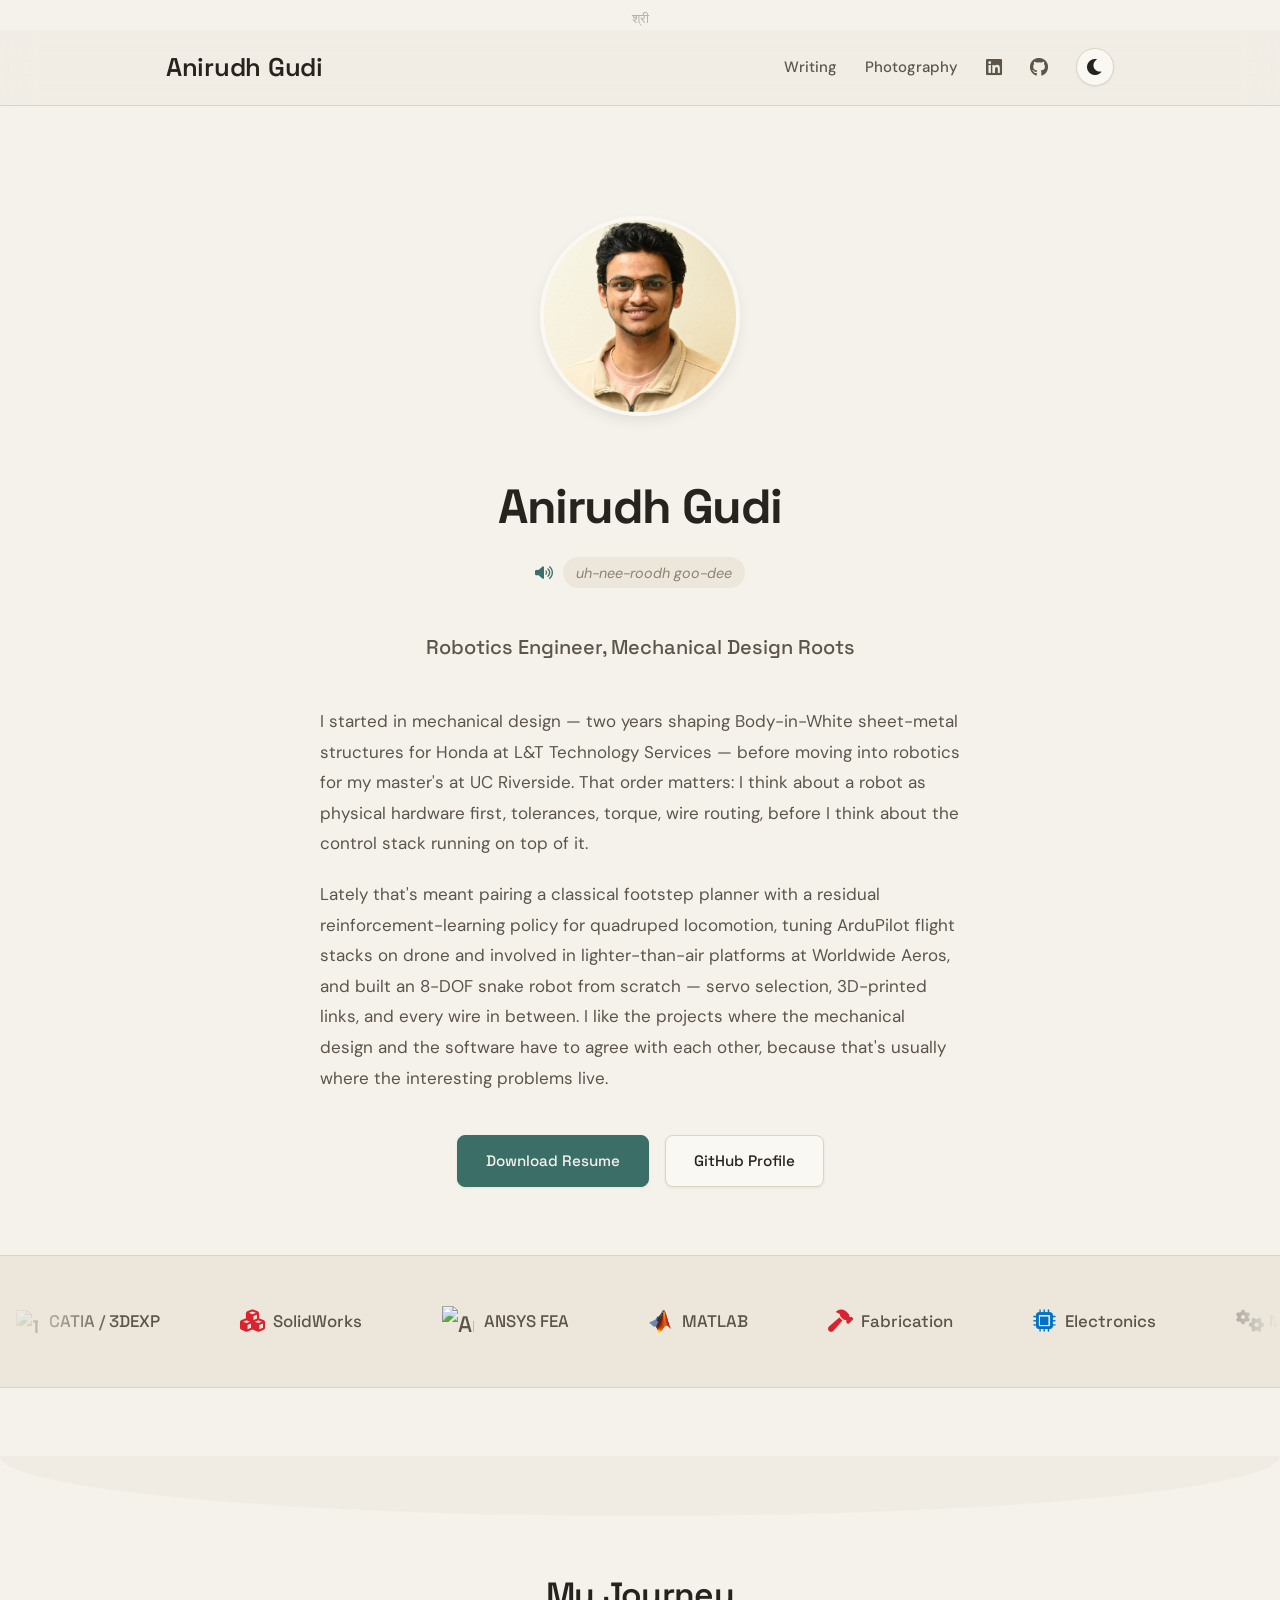
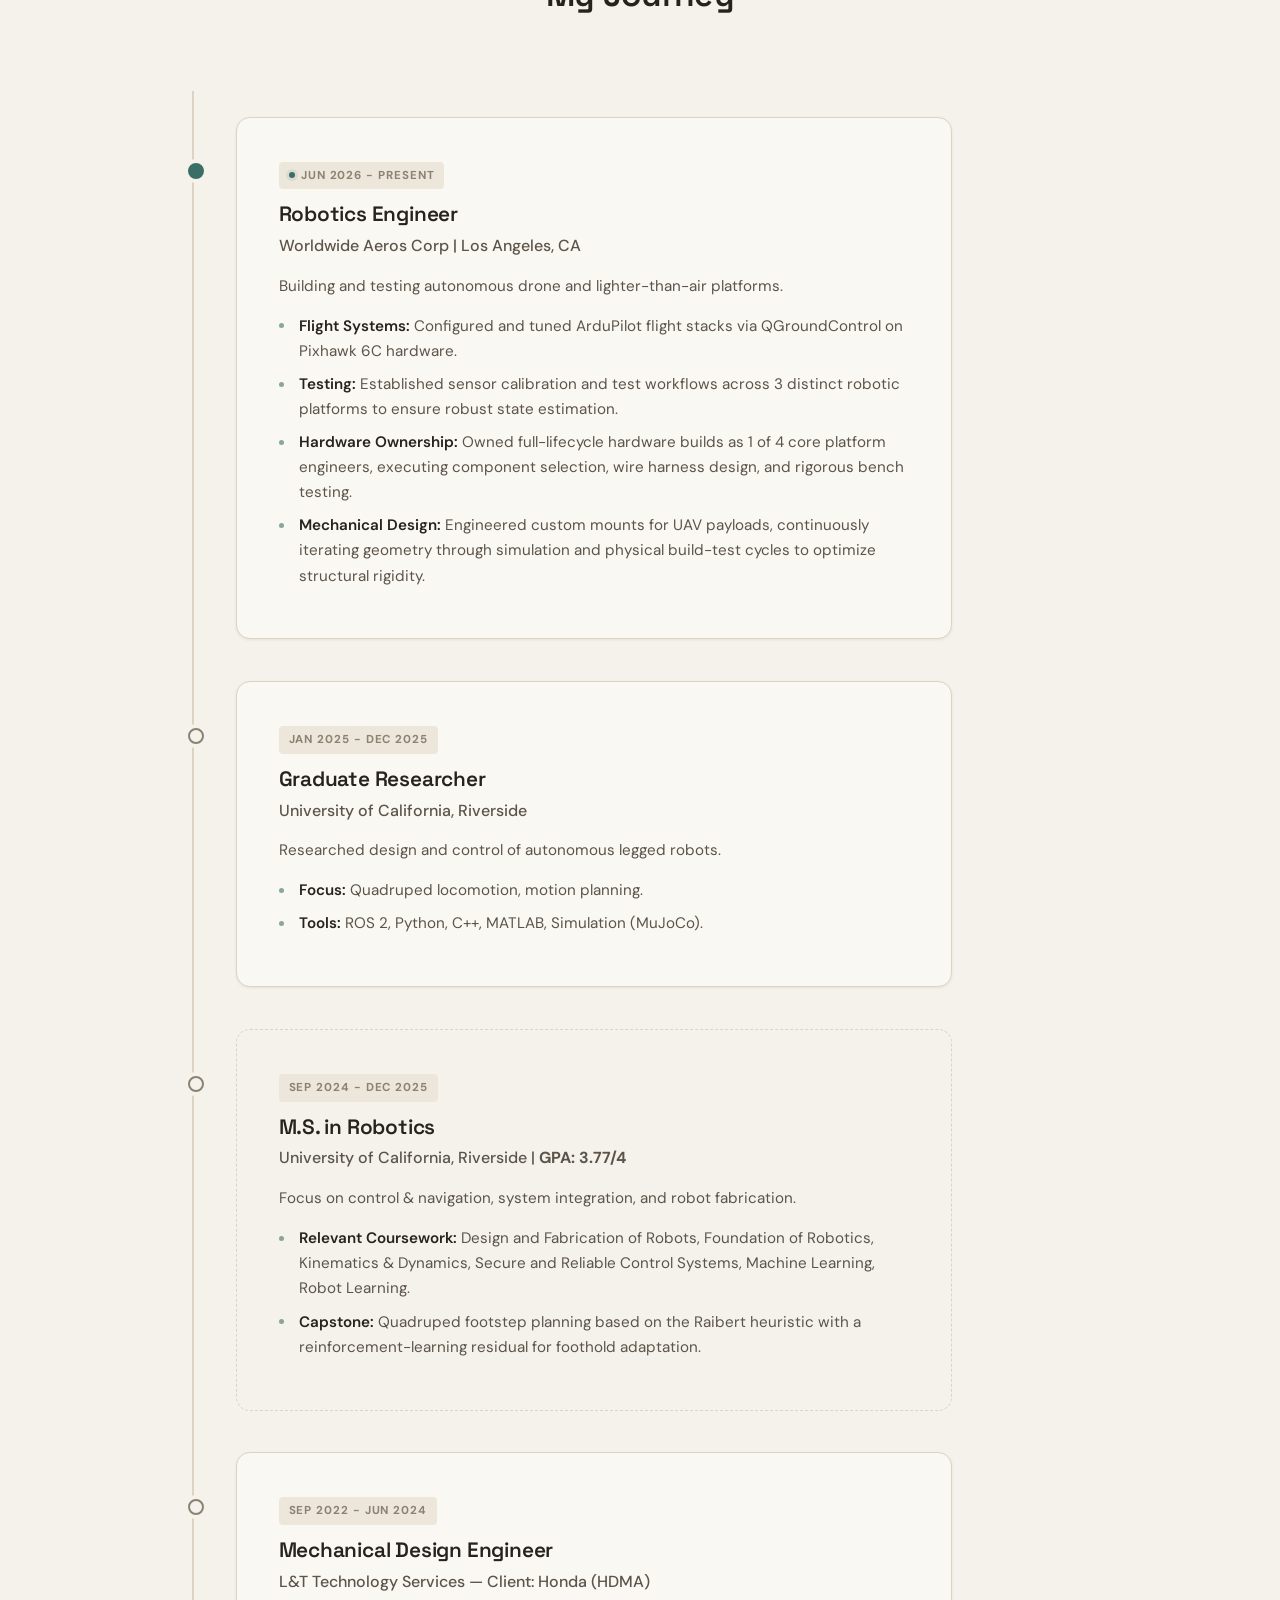
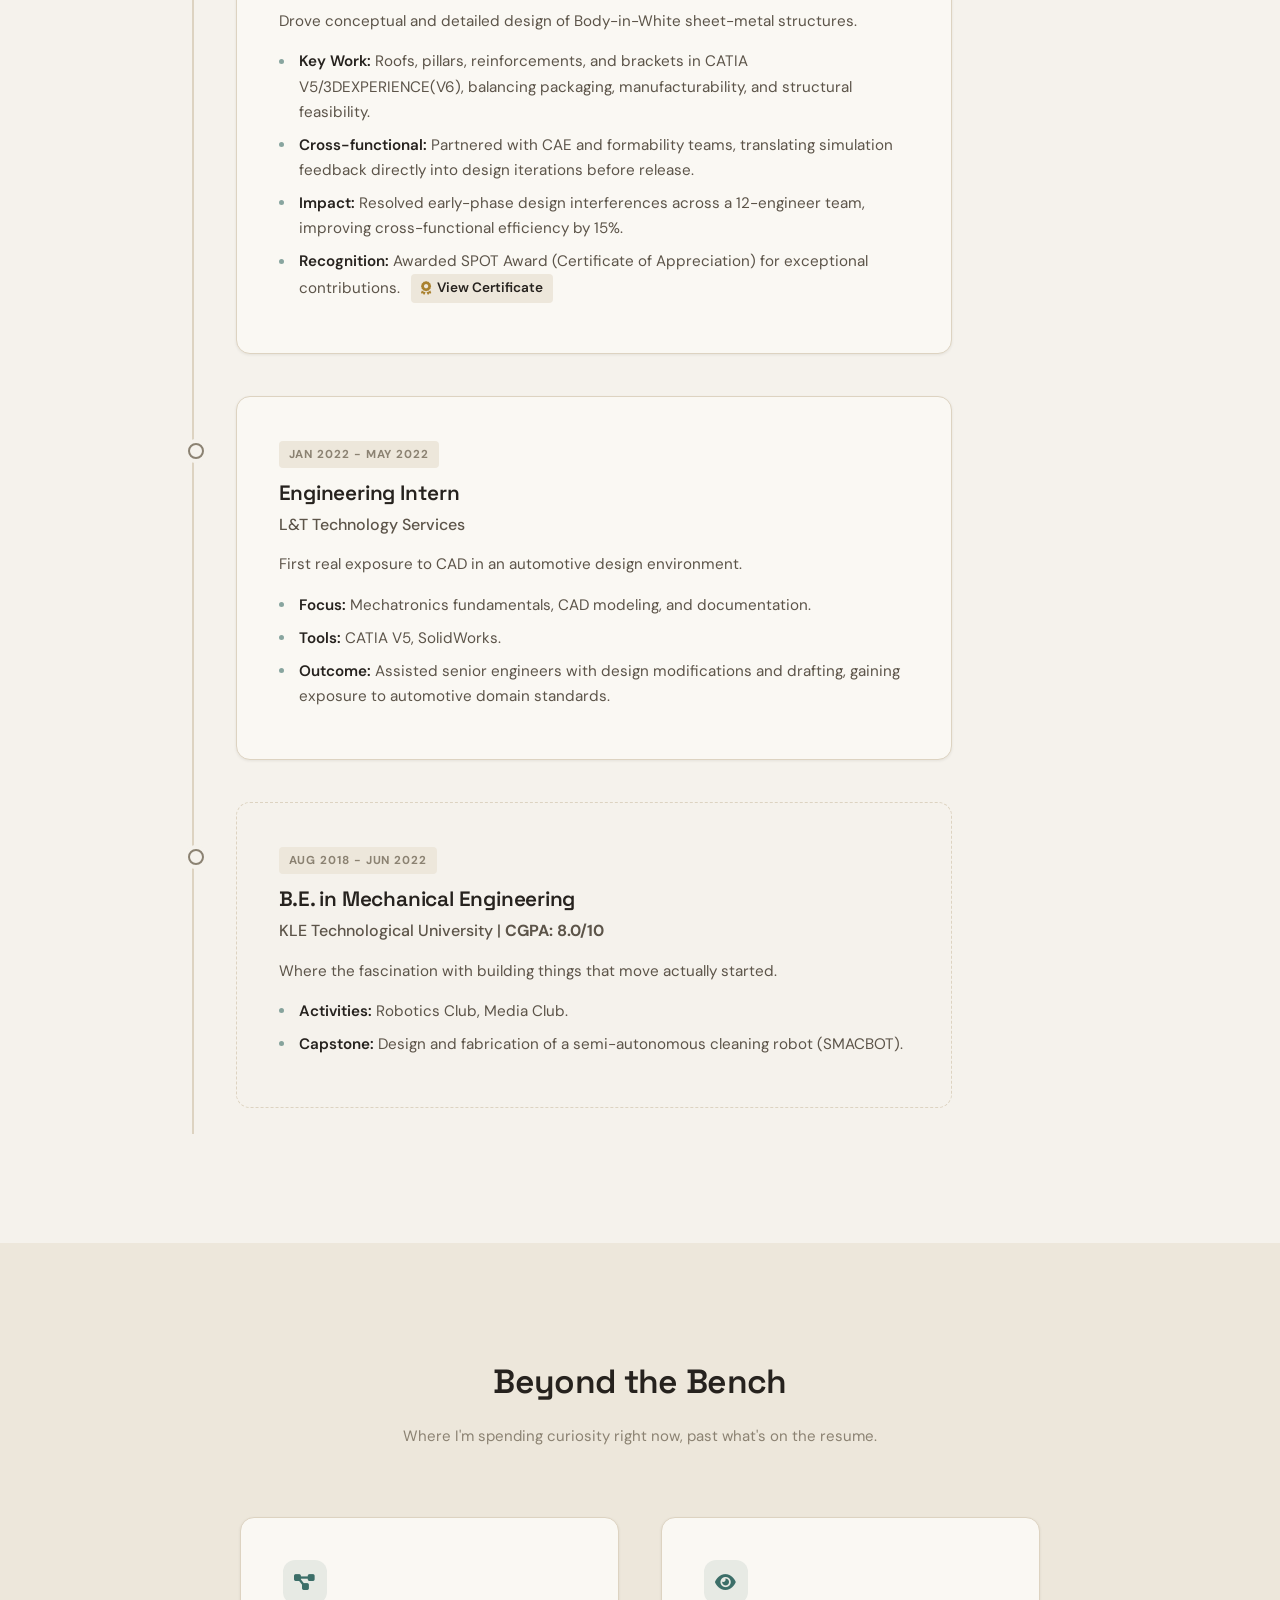
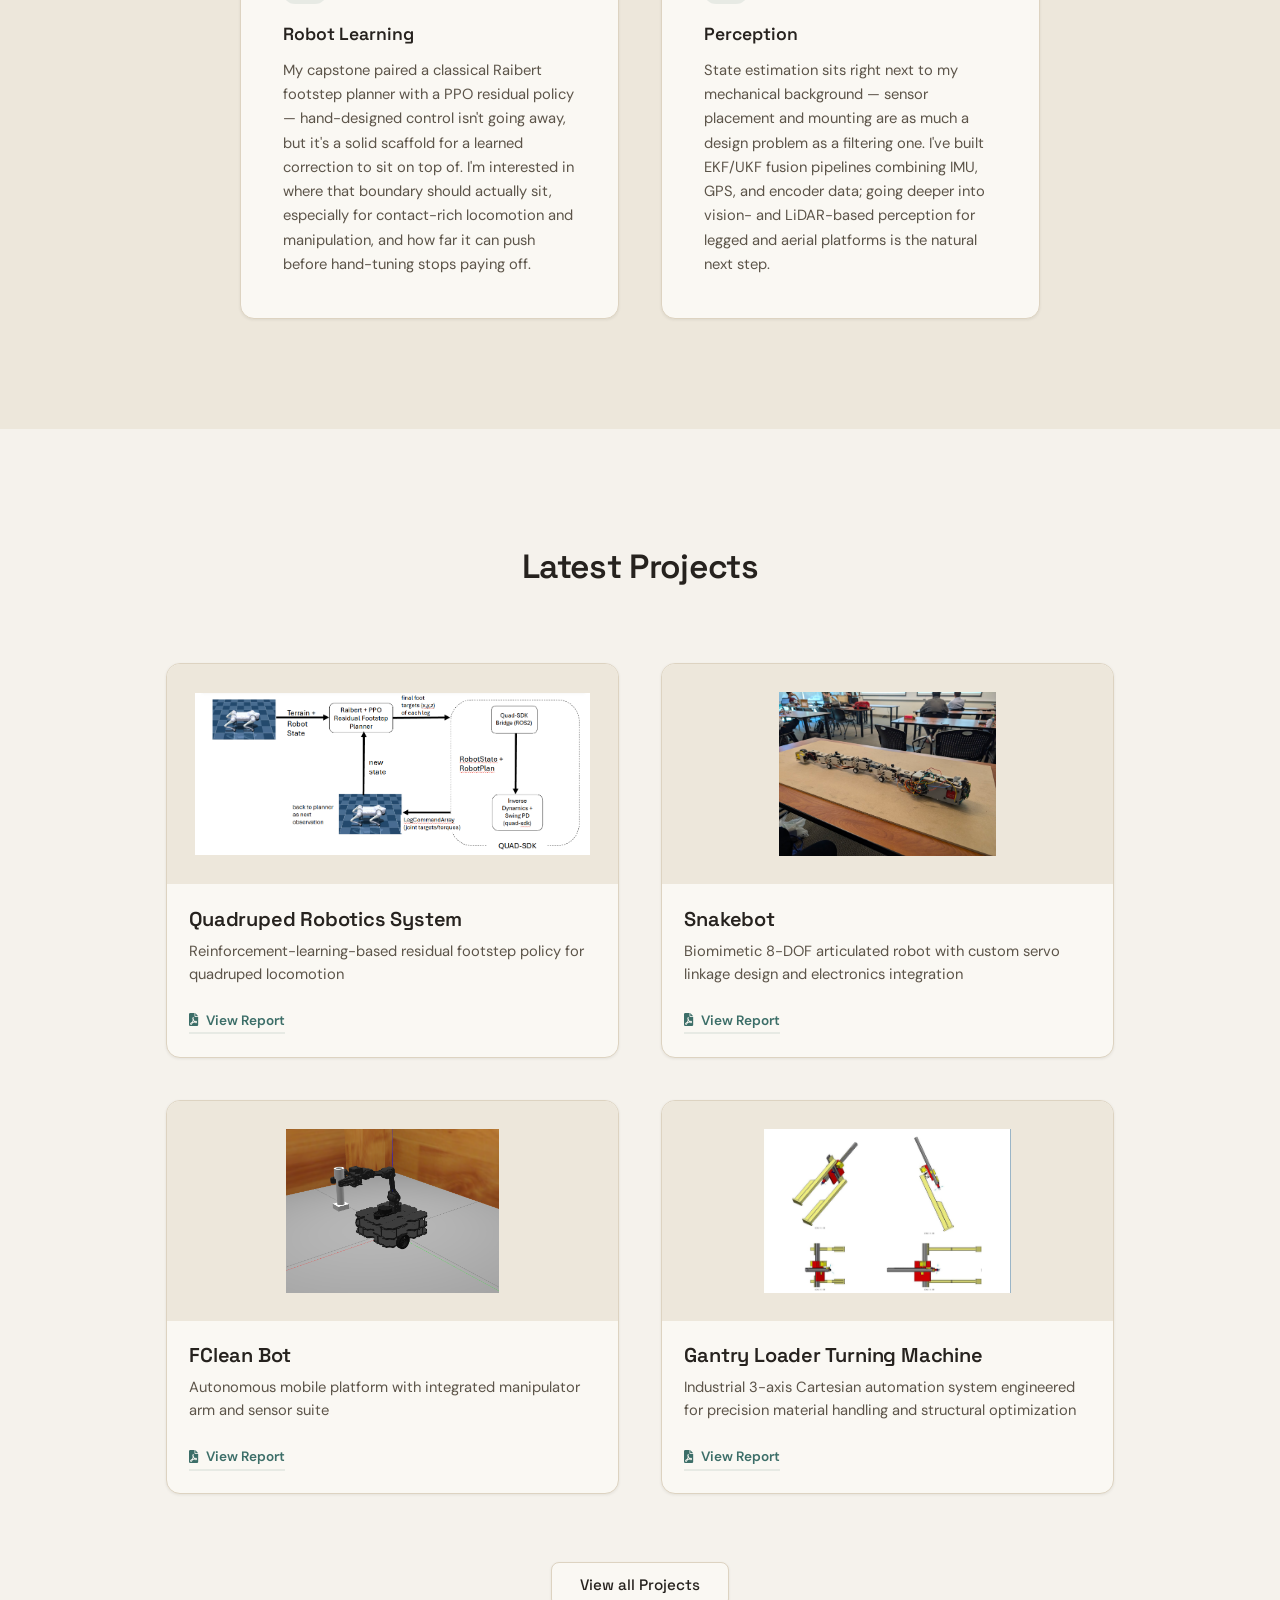
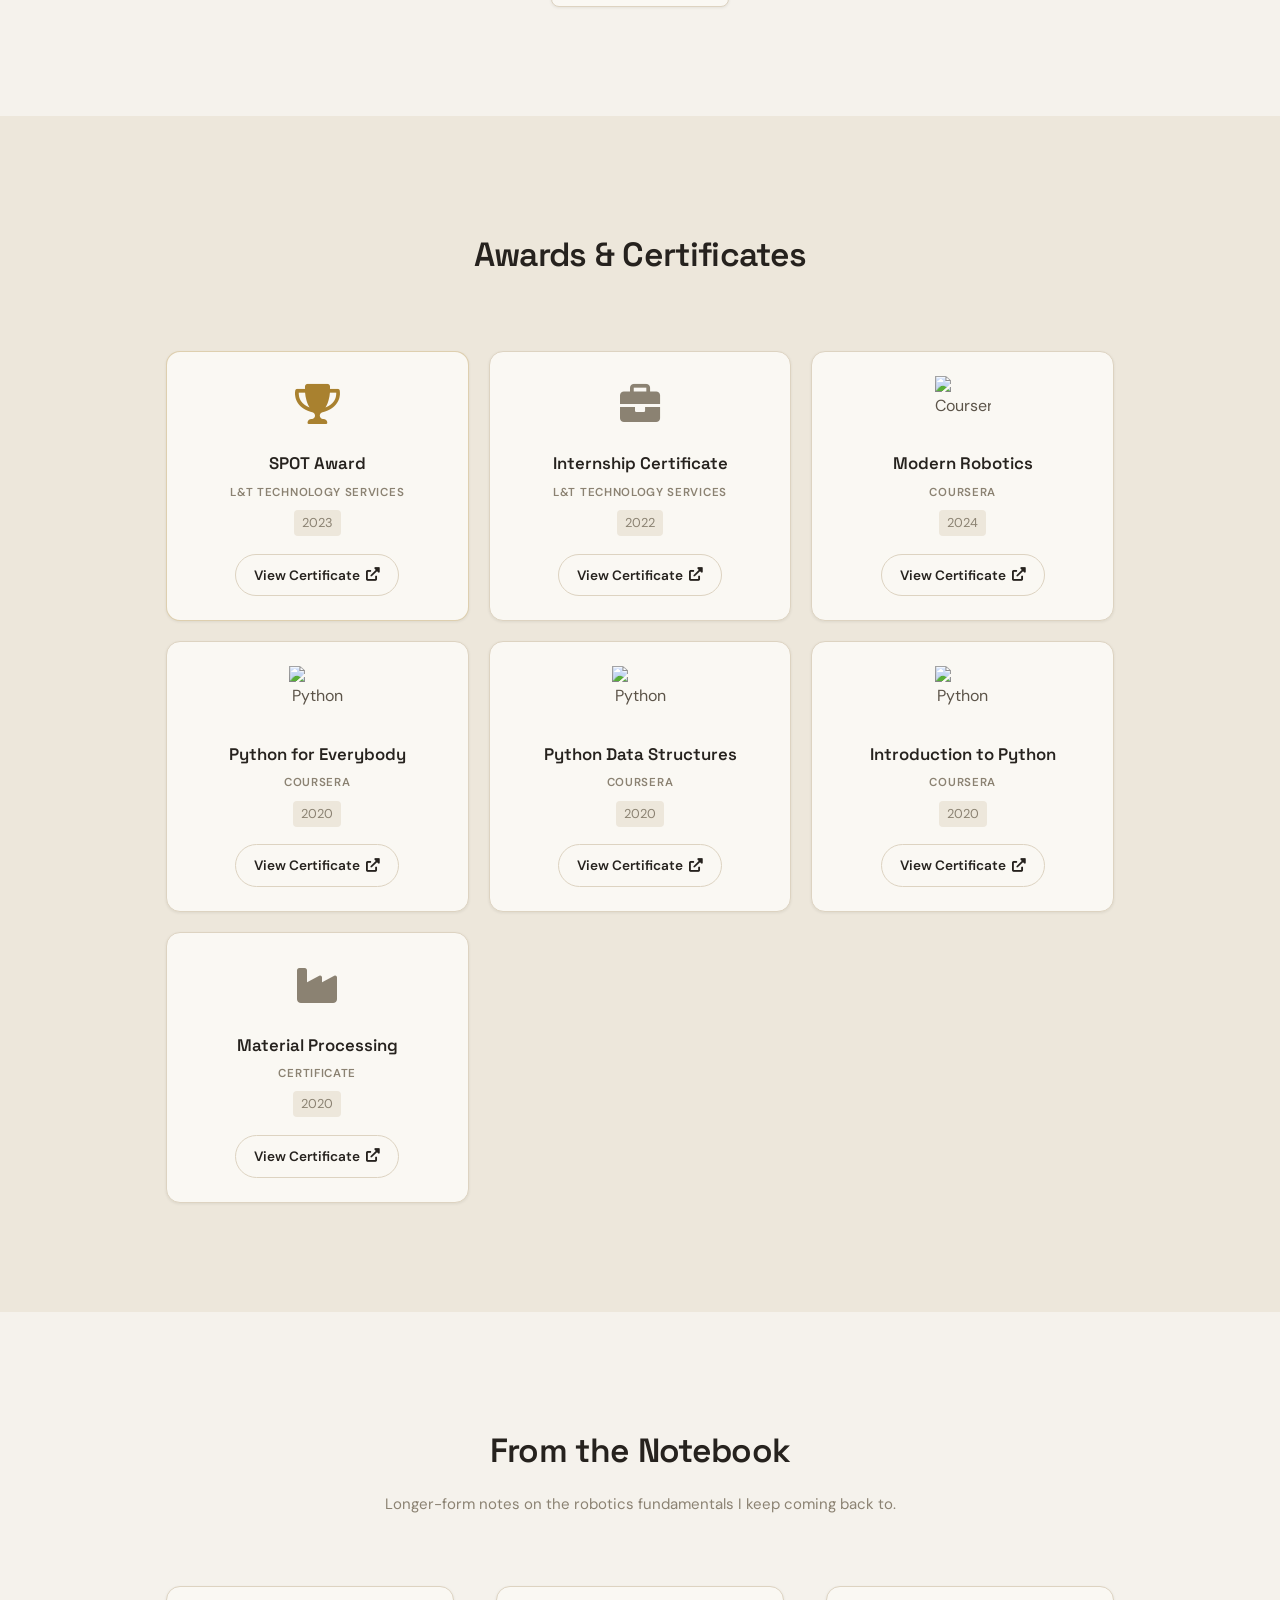
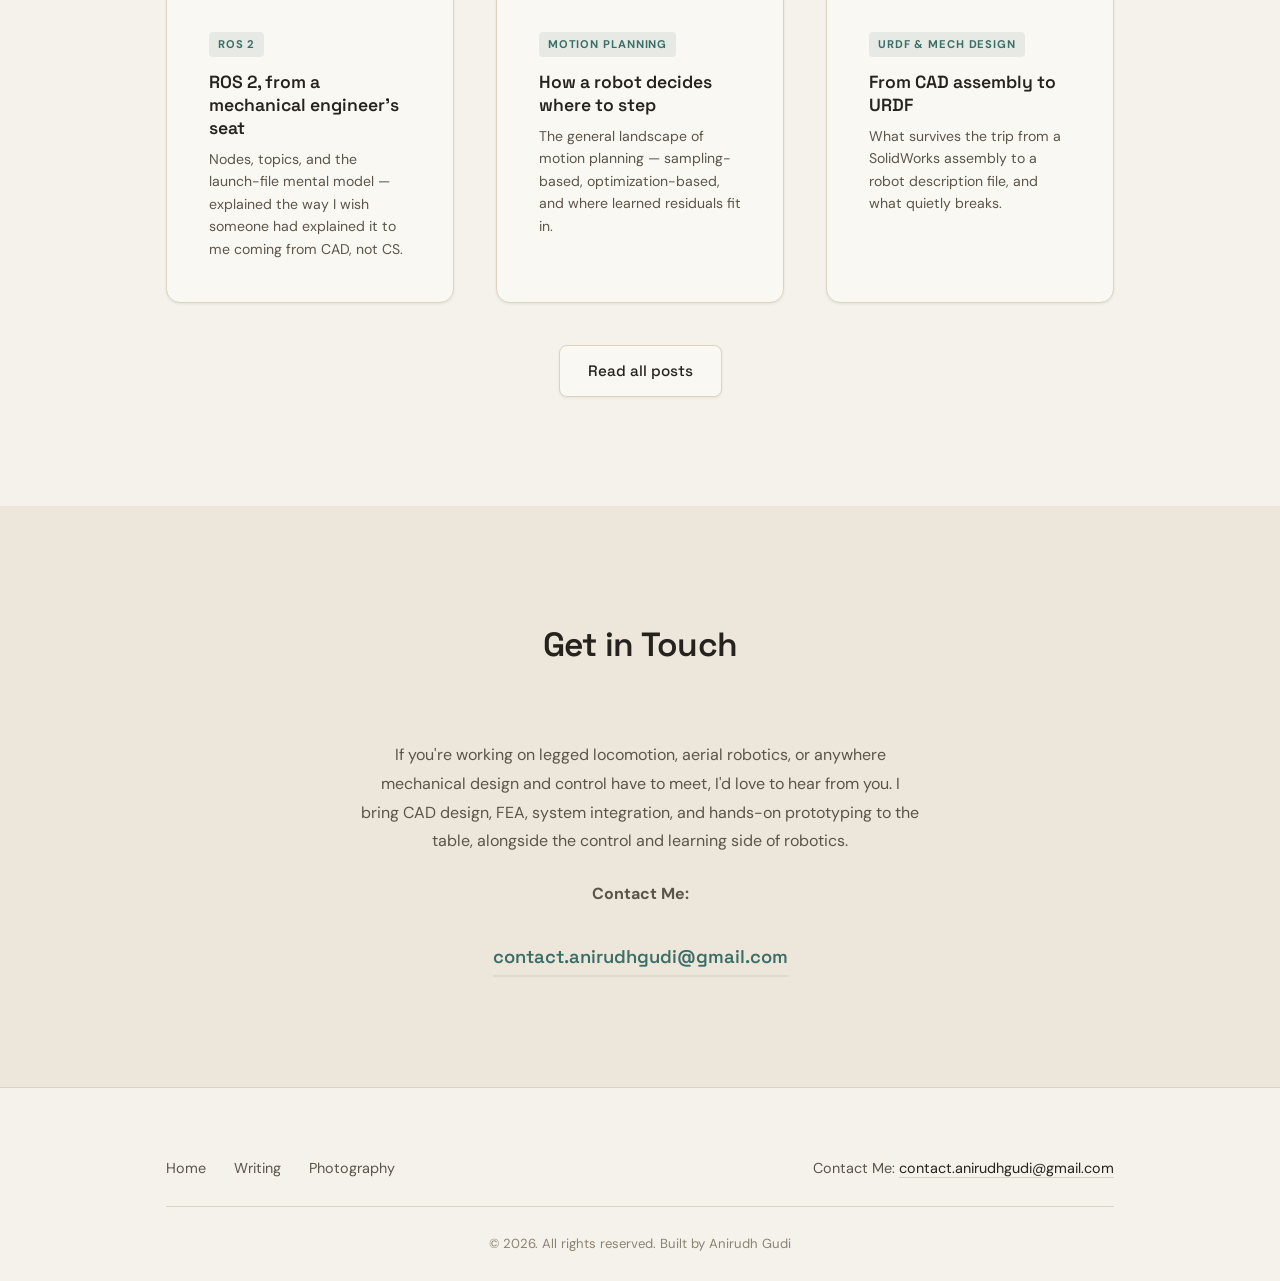
==== commit 0dba5a64: "small change" ====
--- a/index.html
+++ b/index.html
@@ -1,4 +1,4 @@
-<!DOCTYPE html>
+﻿<!DOCTYPE html>
 <html lang="en">
 
 <head>
@@ -61,14 +61,15 @@
             <h2 class="hero-subtitle">Robotics Engineer, Mechanical Design Roots</h2>
 
             <div class="hero-content">
-                <p>I started in mechanical design — three years shaping Body-in-White sheet-metal structures for
+                <p>I started in mechanical design — two years shaping Body-in-White sheet-metal structures for
                     Honda at L&T Technology Services — before moving into robotics for my master's at UC Riverside.
                     That order matters: I think about a robot as physical hardware first, tolerances, torque, wire
                     routing, before I think about the control stack running on top of it.</p>
 
                 <p>Lately that's meant pairing a classical footstep planner with a residual reinforcement-learning
-                    policy for quadruped locomotion, tuning ArduPilot flight stacks on drone and lighter-than-air
-                    platforms at Worldwide Aeros, and building an 8-DOF snake robot from scratch — servo selection,
+                    policy for quadruped locomotion, tuning ArduPilot flight stacks on drone and involved in
+                    lighter-than-air
+                    platforms at Worldwide Aeros, and built an 8-DOF snake robot from scratch — servo selection,
                     3D-printed links, and every wire in between. I like the projects where the mechanical design and
                     the software have to agree with each other, because that's usually where the interesting problems
                     live.</p>
@@ -129,19 +130,21 @@
 
                 <!-- Current: Worldwide Aeros -->
                 <div class="journey-card current-role reveal">
-                    <span class="journey-date"><span class="current-badge"></span>Jun 2025 - Present</span>
-                    <h3 class="journey-role">Robotics Engineering Intern</h3>
+                    <span class="journey-date"><span class="current-badge"></span>Jun 2026 - Present</span>
+                    <h3 class="journey-role">Robotics Engineer</h3>
                     <p class="journey-org">Worldwide Aeros Corp | Los Angeles, CA</p>
-                    <p class="journey-desc">Building and testing autonomous drone and lighter-than-air platforms,
-                        from wire harness to flight stack.</p>
+                    <p class="journey-desc">Building and testing autonomous drone and lighter-than-air platforms.</p>
                     <ul class="journey-details">
-                        <li><strong>Focus:</strong> Integrated a 1 km fiber-optic tether for jam-resistant command,
-                            telemetry, and video transmission, replacing traditional RF links.</li>
-                        <li><strong>Tools:</strong> ArduPilot flight stacks via QGroundControl on Pixhawk 6C
-                            hardware; sensor calibration and test workflows across 3 drone and lighter-than-air
-                            platforms.</li>
-                        <li><strong>Ownership:</strong> One of 4 core platform engineers owning full-lifecycle
-                            builds — component selection, wire harness design, assembly, and bench testing.</li>
+                        <li><strong>Flight Systems:</strong> Configured and tuned ArduPilot flight stacks via
+                            QGroundControl on Pixhawk 6C hardware.</li>
+                        <li><strong>Testing:</strong> Established sensor calibration and test workflows across 3
+                            distinct robotic platforms to ensure robust state estimation.</li>
+                        <li><strong>Hardware Ownership:</strong> Owned full-lifecycle hardware builds as 1 of 4 core
+                            platform engineers, executing component selection, wire harness design, and rigorous bench
+                            testing.</li>
+                        <li><strong>Mechanical Design:</strong> Engineered custom mounts for UAV payloads, continuously
+                            iterating geometry through simulation and physical build-test cycles to optimize structural
+                            rigidity.</li>
                     </ul>
                 </div>
 
@@ -153,7 +156,7 @@
                     <p class="journey-desc">Researched design and control of autonomous legged robots.</p>
                     <ul class="journey-details">
                         <li><strong>Focus:</strong> Quadruped locomotion, motion planning.</li>
-                        <li><strong>Tools:</strong> ROS 2, Python, C++, MATLAB, Simulation (MuJoCo, Isaac Lab).</li>
+                        <li><strong>Tools:</strong> ROS 2, Python, C++, MATLAB, Simulation (MuJoCo).</li>
                     </ul>
                 </div>
 
@@ -525,7 +528,8 @@
                 <a href="blog.html#motion-planning" class="writing-card reveal reveal-delay-2">
                     <span class="writing-tag">Motion Planning</span>
                     <h3 class="writing-title">How a robot decides where to step</h3>
-                    <p class="writing-desc">The general landscape of motion planning — sampling-based, optimization-based,
+                    <p class="writing-desc">The general landscape of motion planning — sampling-based,
+                        optimization-based,
                         and where learned residuals fit in.</p>
                 </a>
 
@@ -651,4 +655,4 @@
     <script src="scripts.js"></script>
 </body>
 
-</html>
+</html>
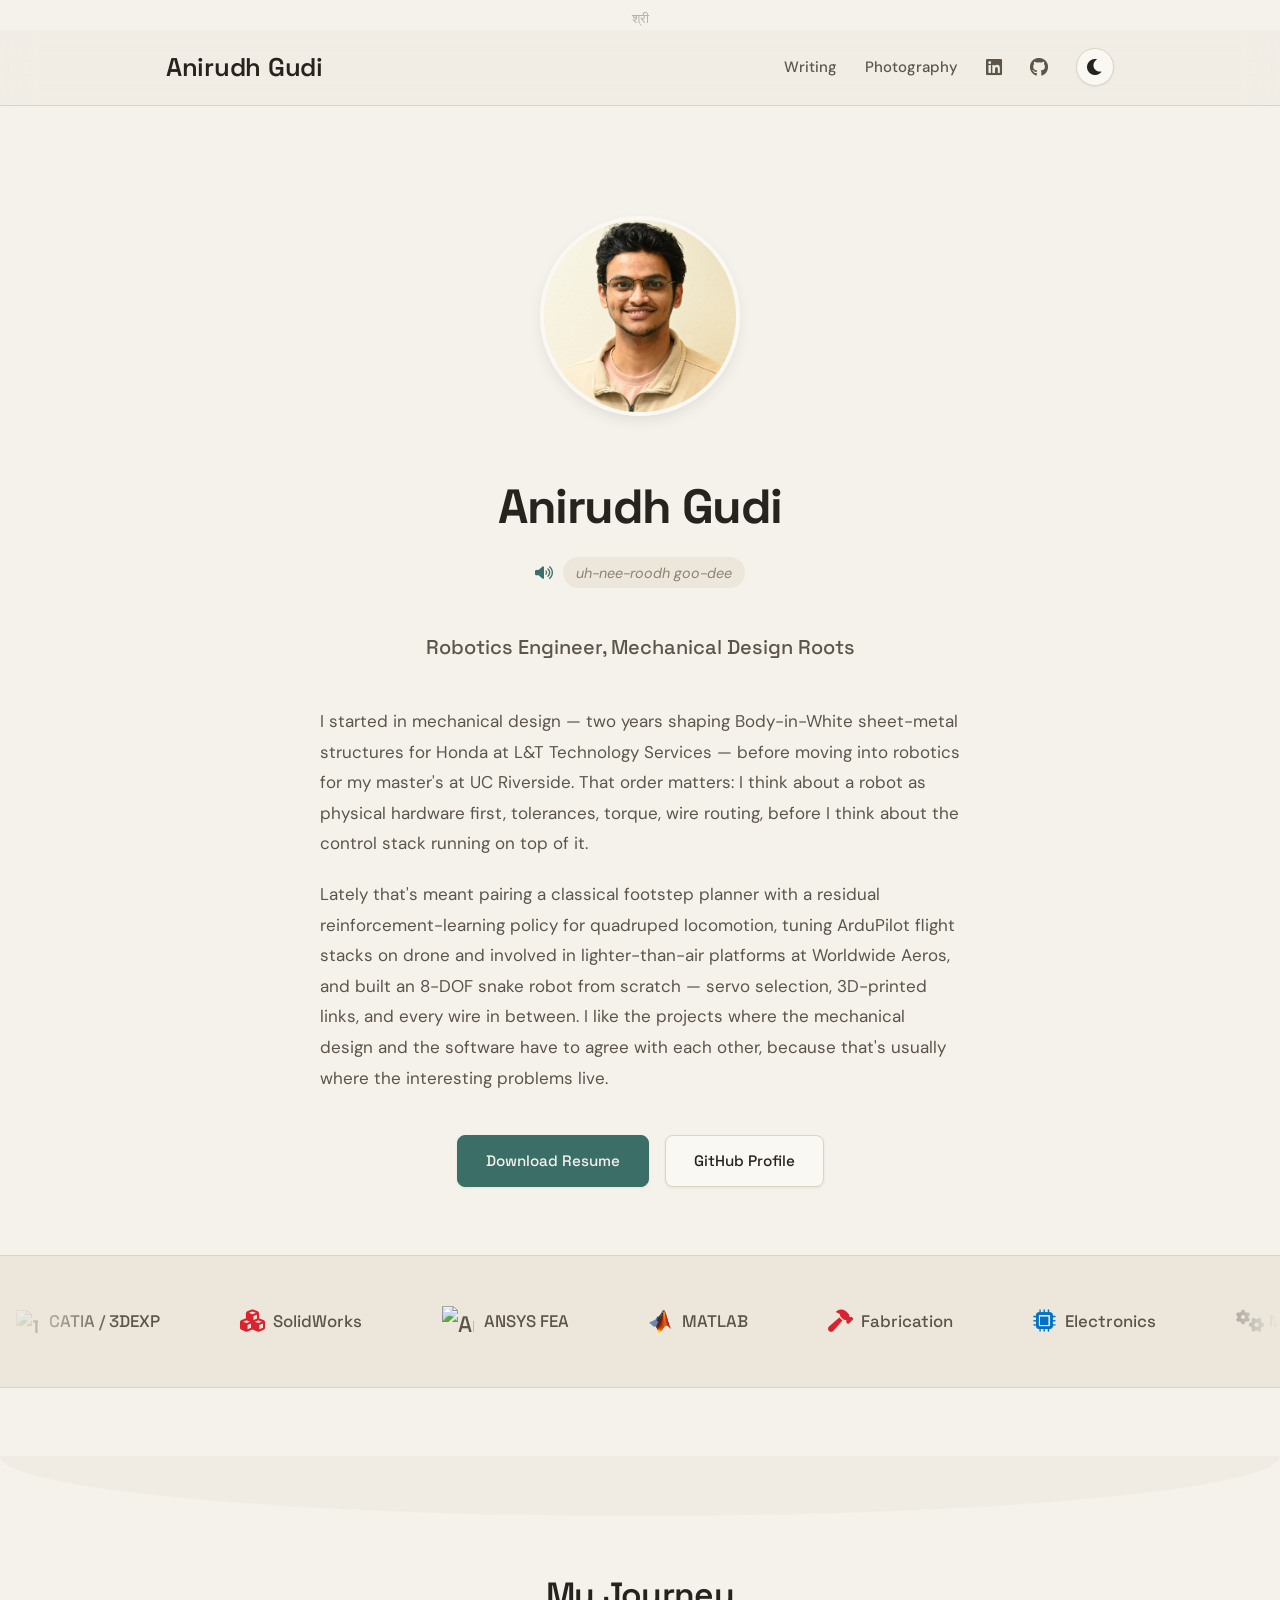
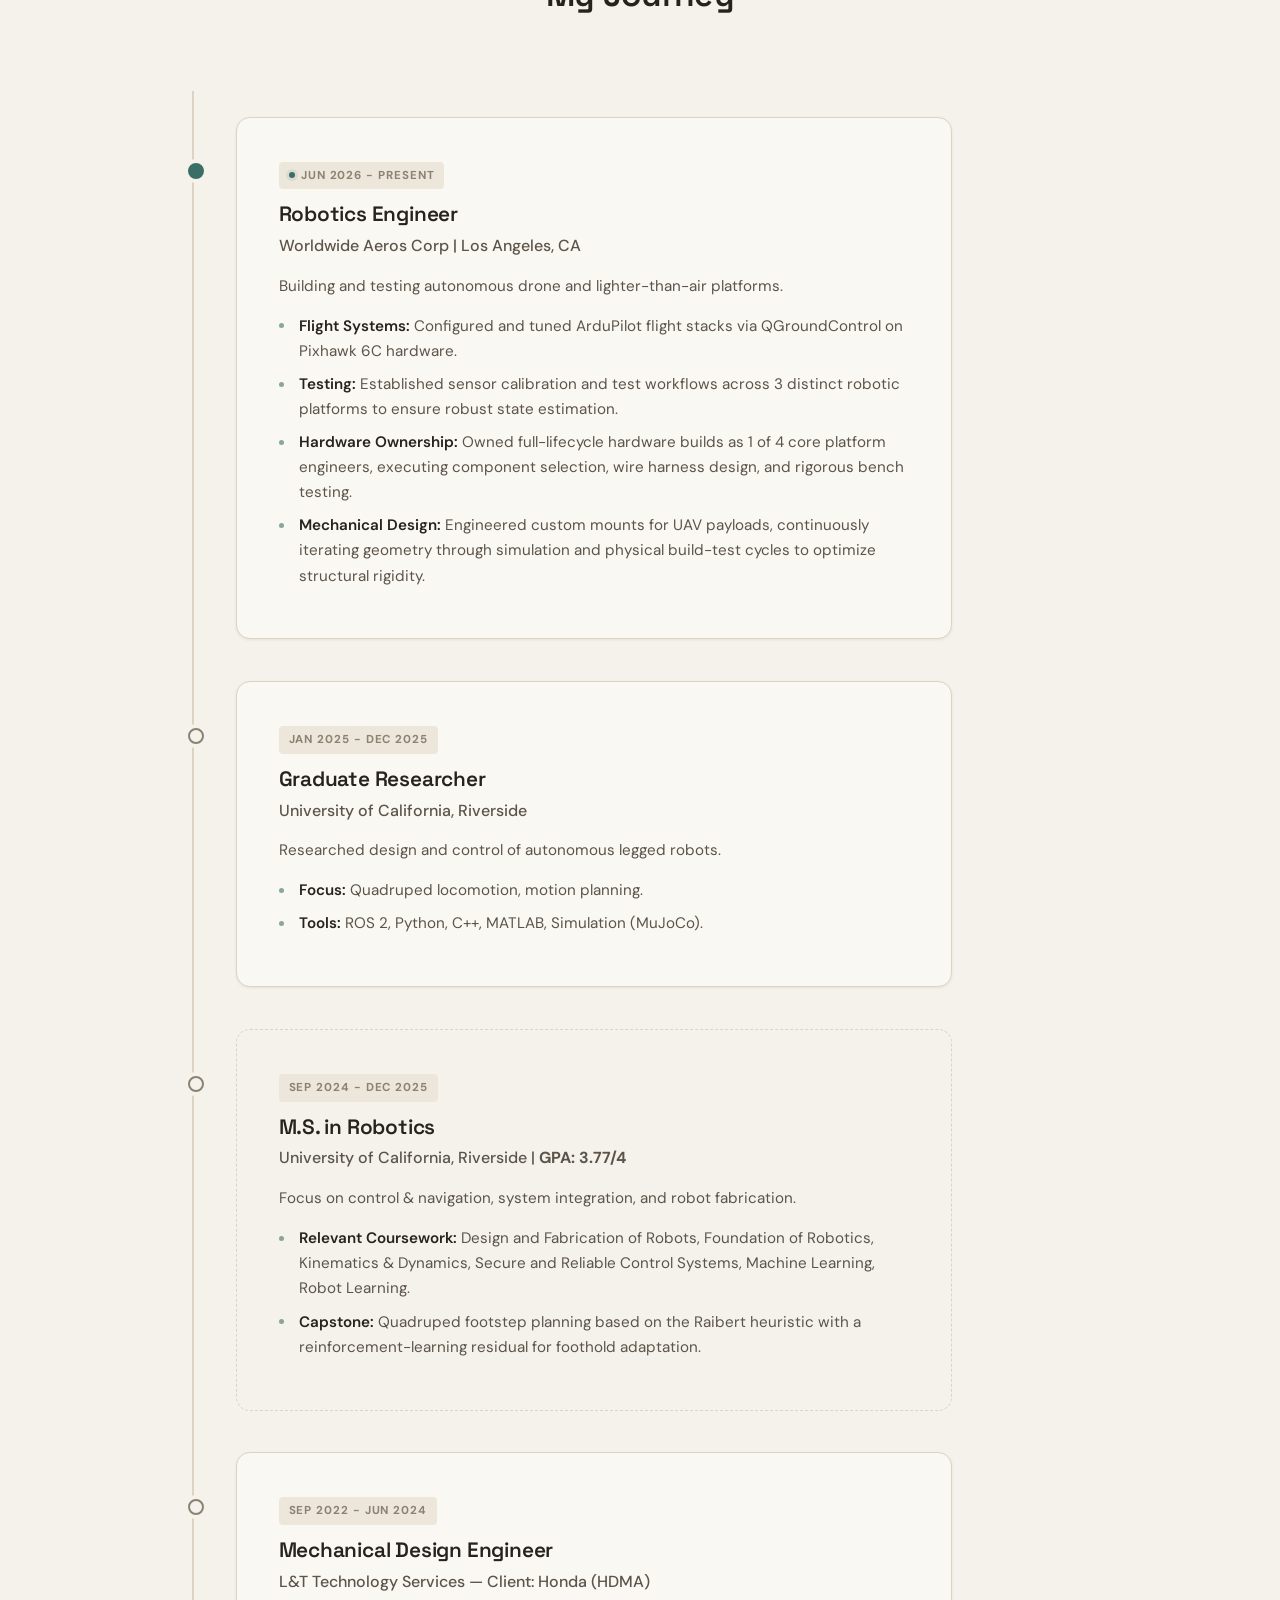
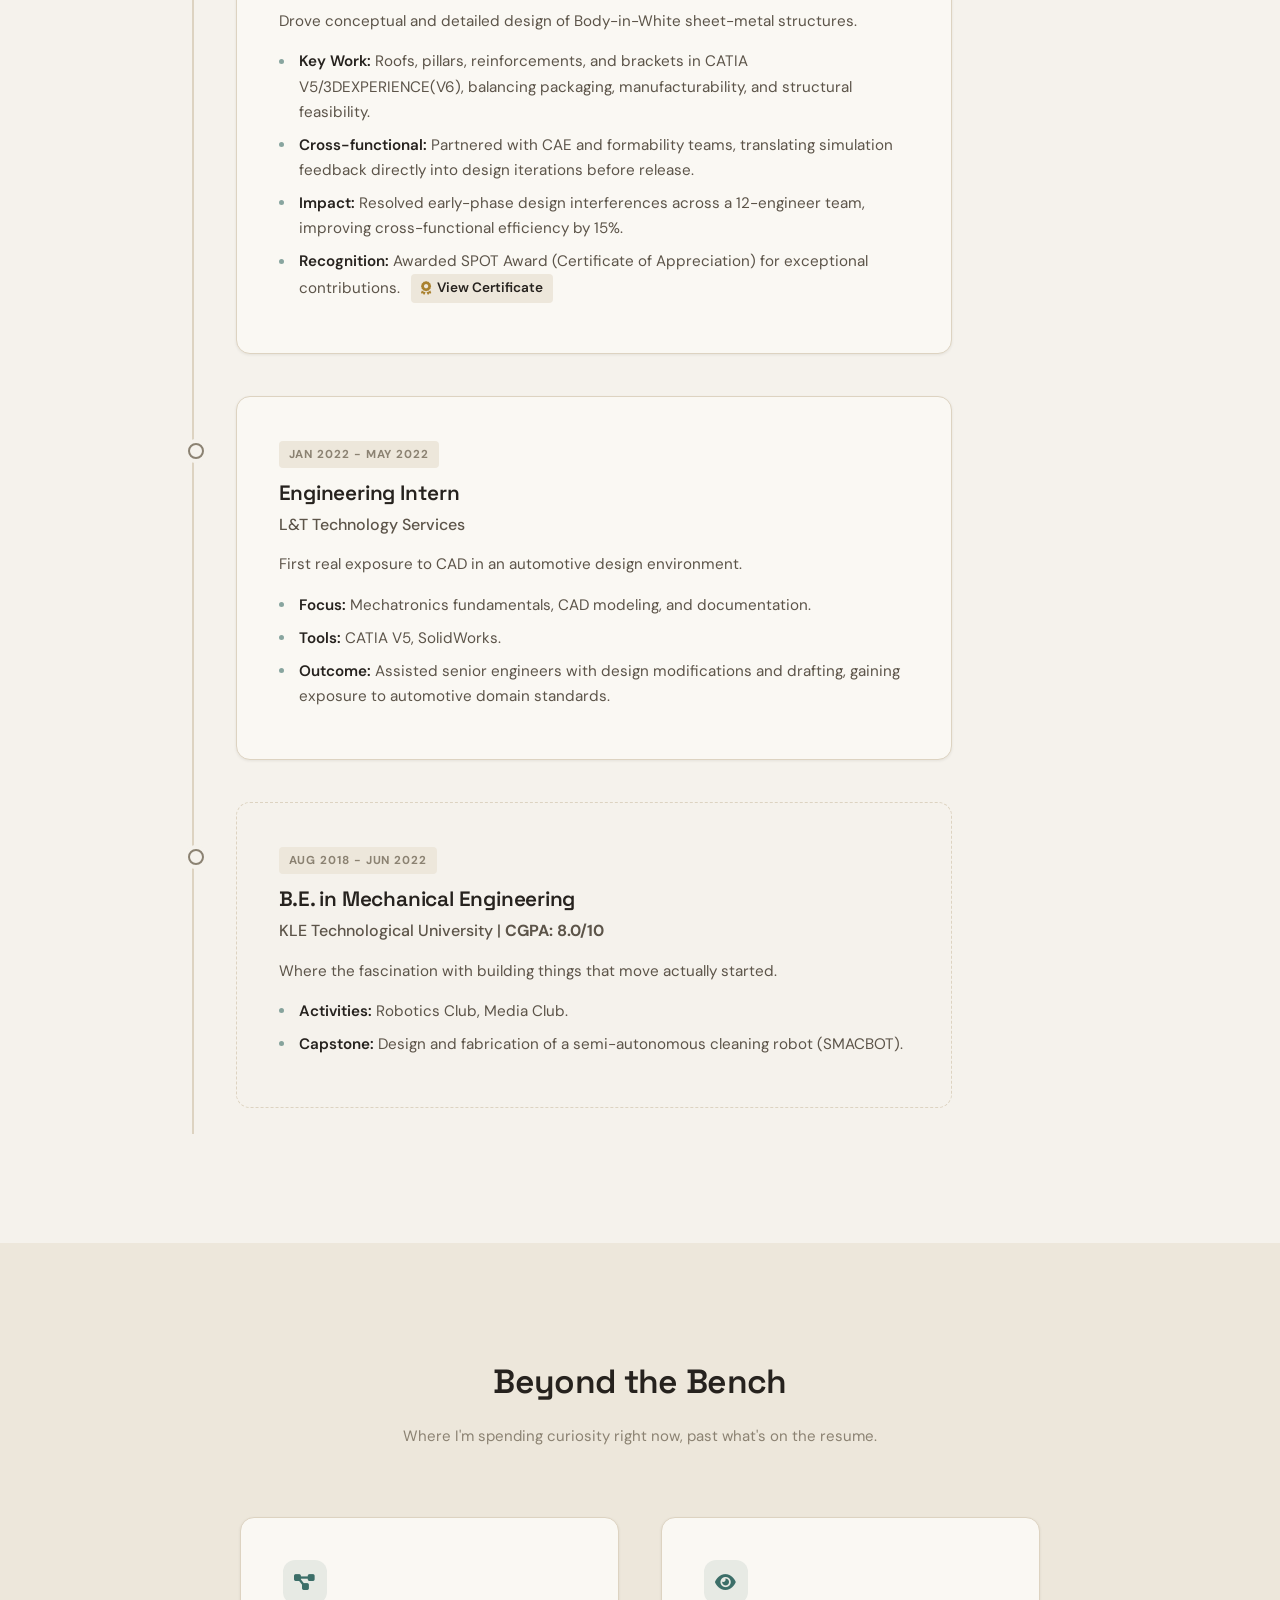
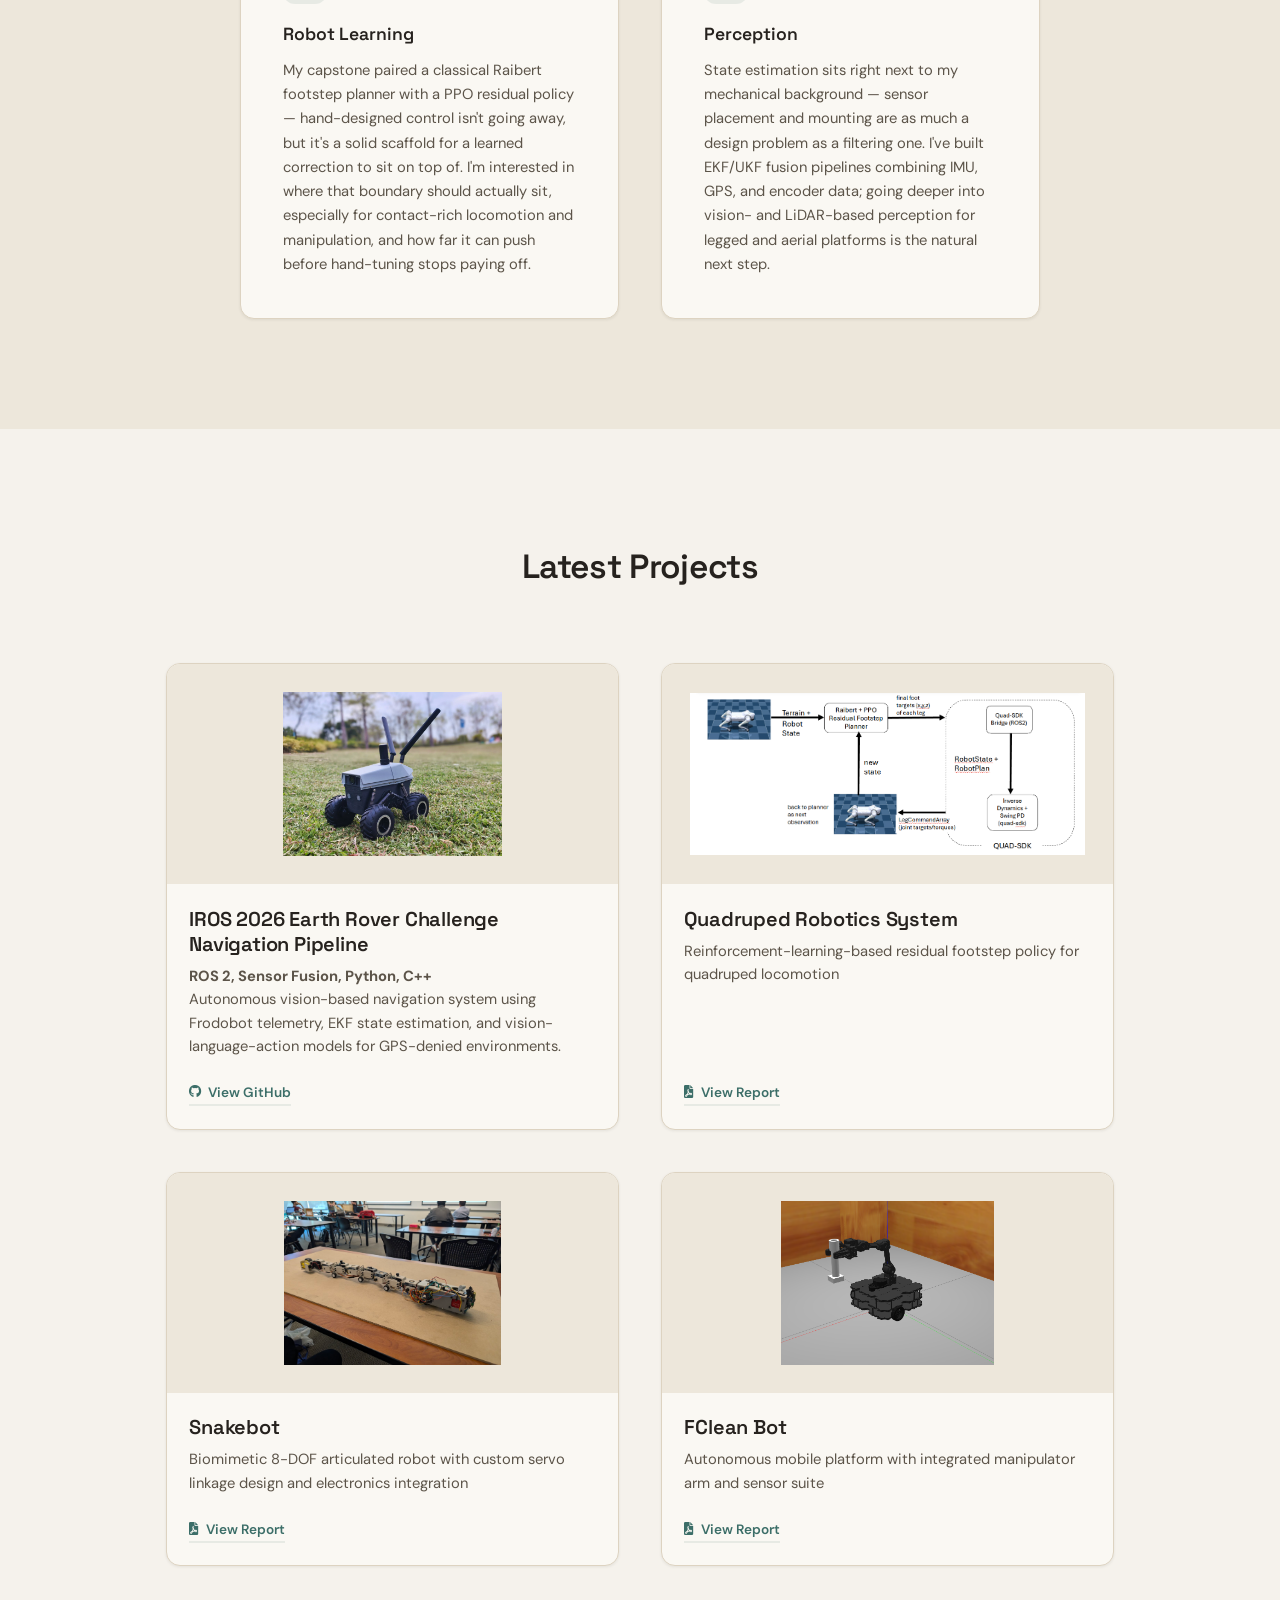
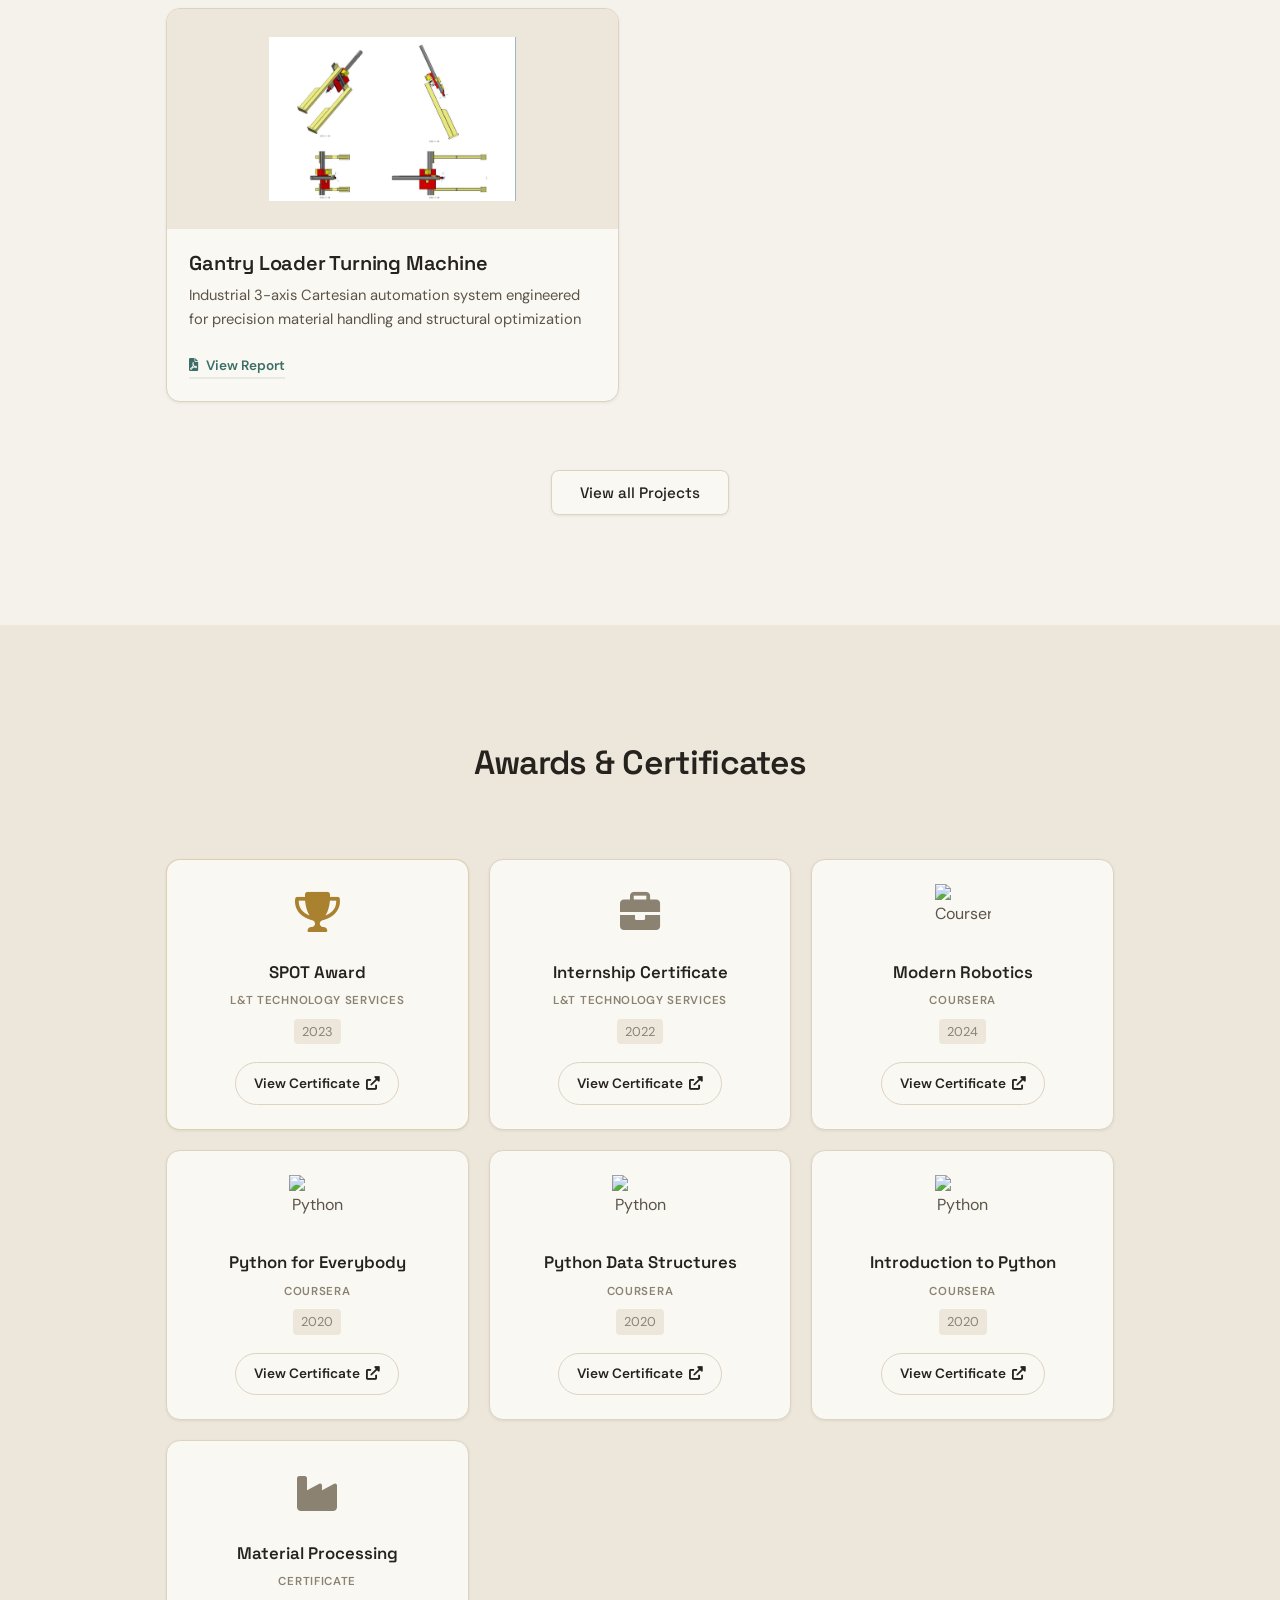
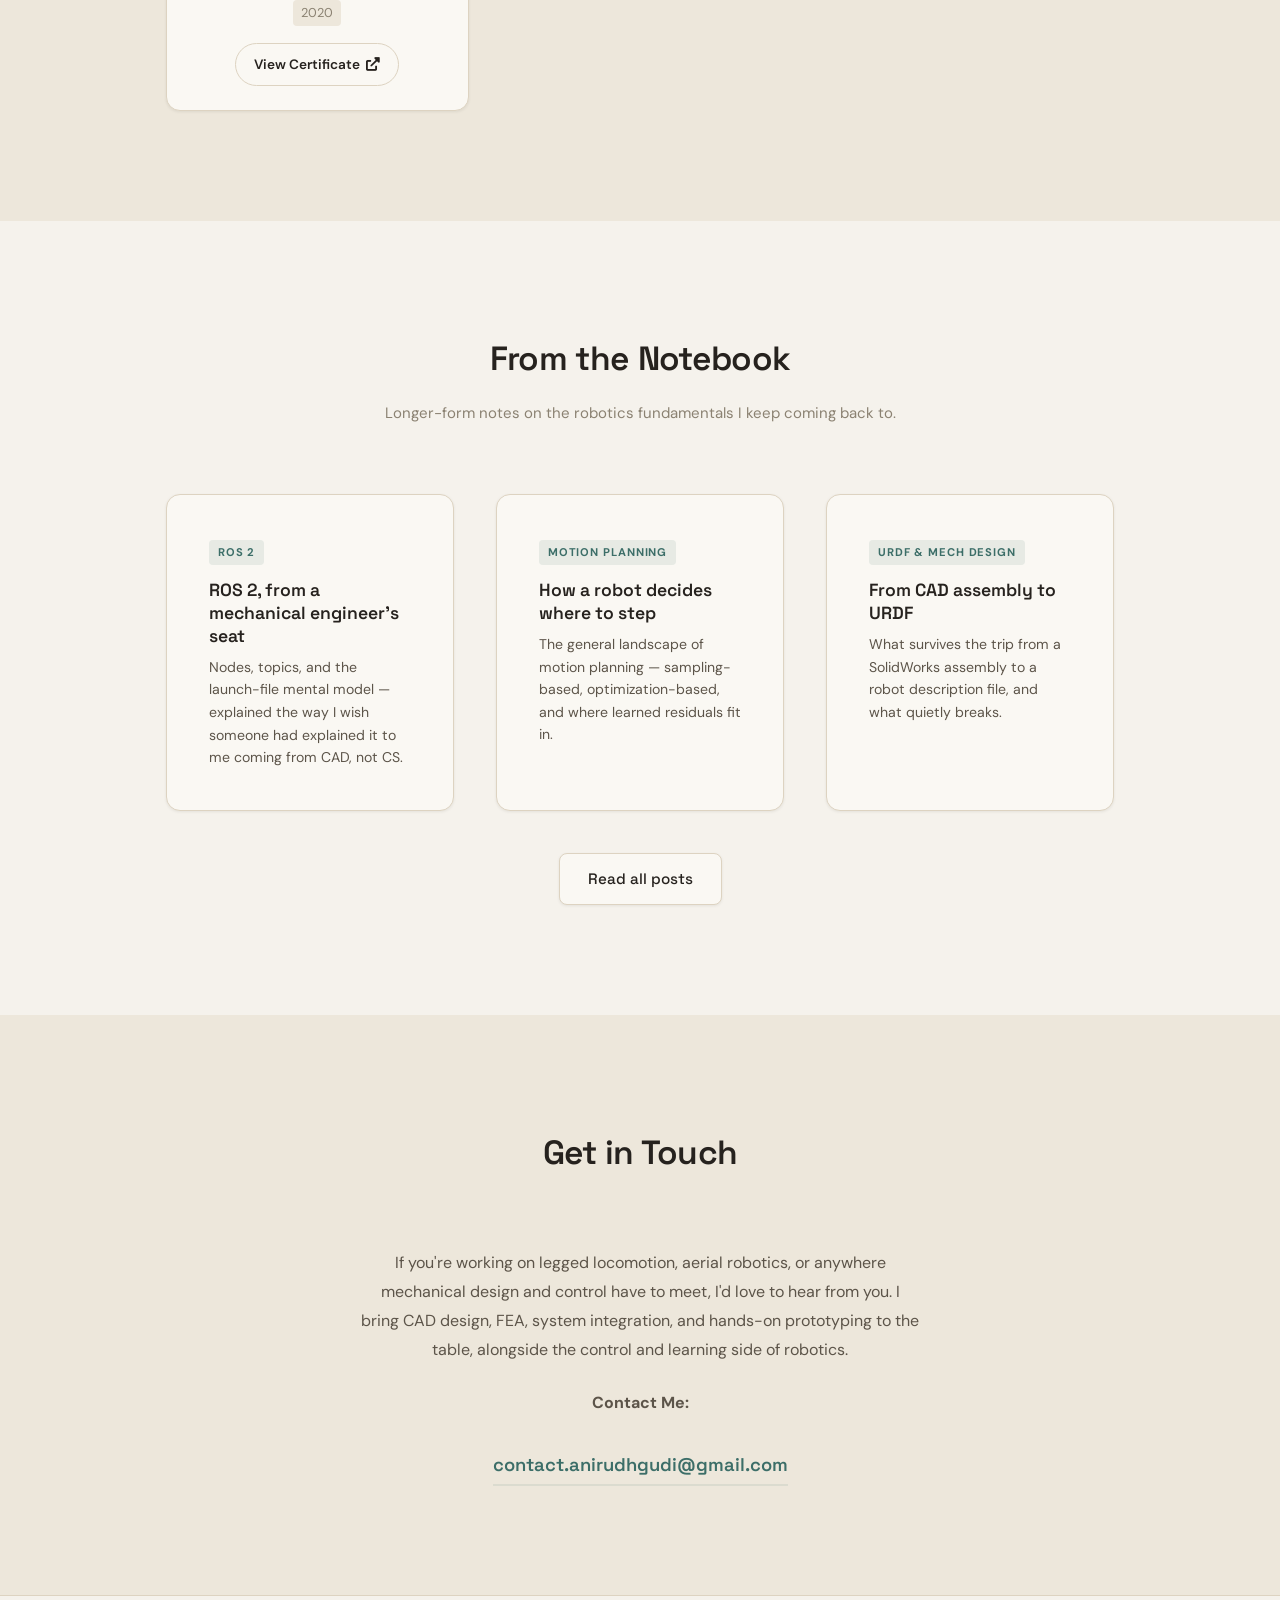
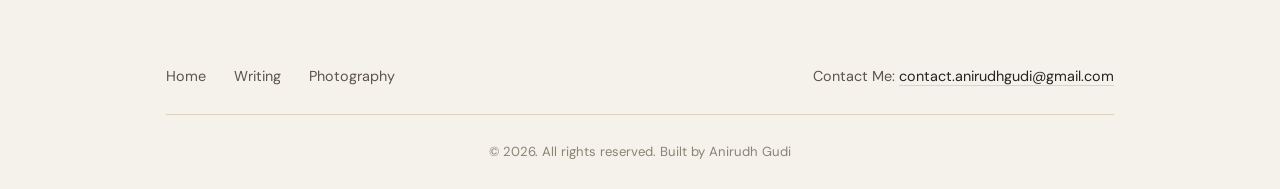
==== commit 5c48efe2: "Frodobot" ====
--- a/index.html
+++ b/index.html
@@ -269,6 +269,20 @@
             <h2 class="section-title reveal">Latest Projects</h2>
 
             <div class="projects-grid">
+                <!-- Project 10: Frodobot Navigation Pipeline -->
+                <div class="project-card reveal" data-project="10">
+                    <img src="assets/Media/Frodobot.webp" alt="Frodobot Earth Rover Challenge" class="project-image">
+                    <h3 class="project-title">IROS 2026 Earth Rover Challenge Navigation Pipeline</h3>
+                    <p class="project-desc"><strong>ROS 2, Sensor Fusion, Python, C++</strong><br>
+                        Autonomous vision-based navigation system using Frodobot telemetry, EKF state estimation, and
+                        vision-language-action models for GPS-denied environments.</p>
+                    <a href="https://github.com/anirudhgudi/EarthroverChallenge/tree/main/earth-rovers-sdk/examples/ros2/zero_shot_ws/src/er2_nav_stack/"
+                        target="_blank" rel="noopener noreferrer" class="project-report-link"
+                        onclick="event.stopPropagation()">
+                        <i class="fab fa-github"></i> View GitHub
+                    </a>
+                </div>
+
                 <!-- Project 0: Quadruped Locomotion -->
                 <div class="project-card reveal" data-project="0">
                     <img src="assets/Media/Arch.png" alt="Quadruped Robotics System" class="project-image">
